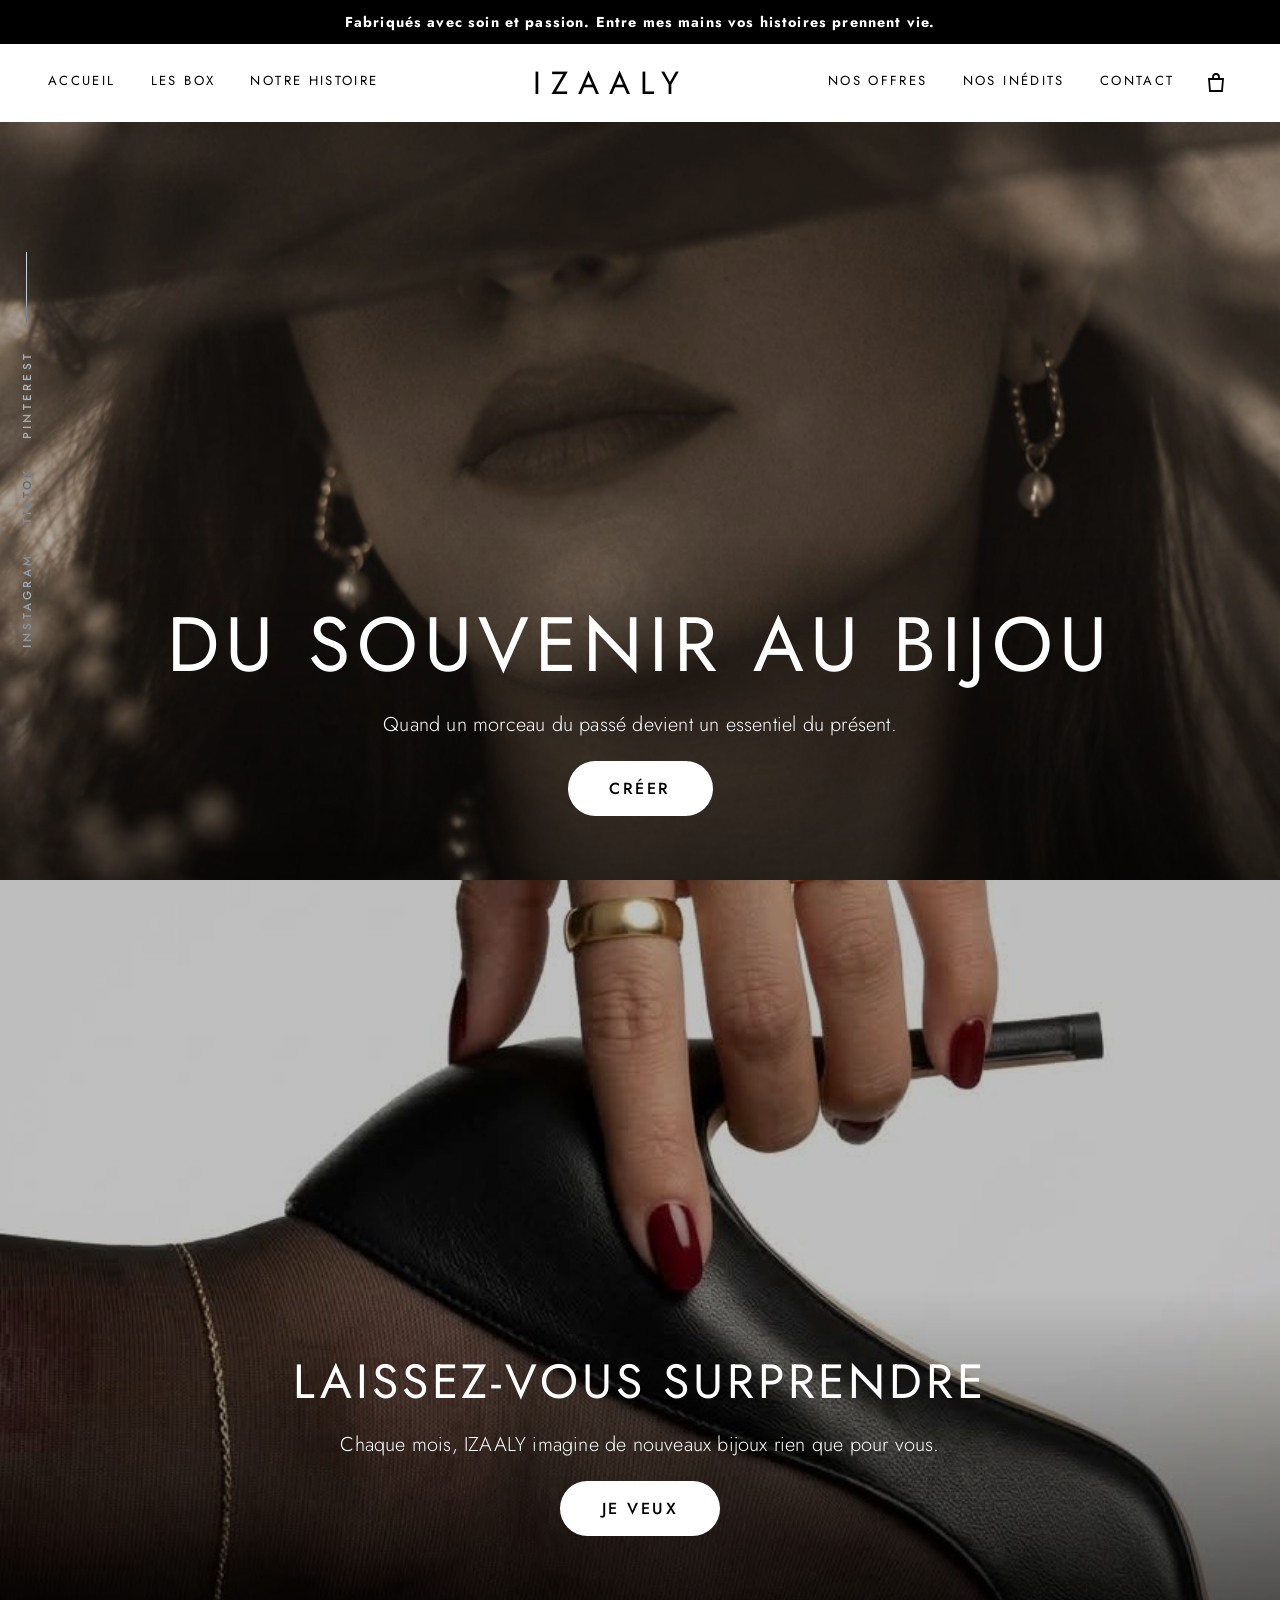
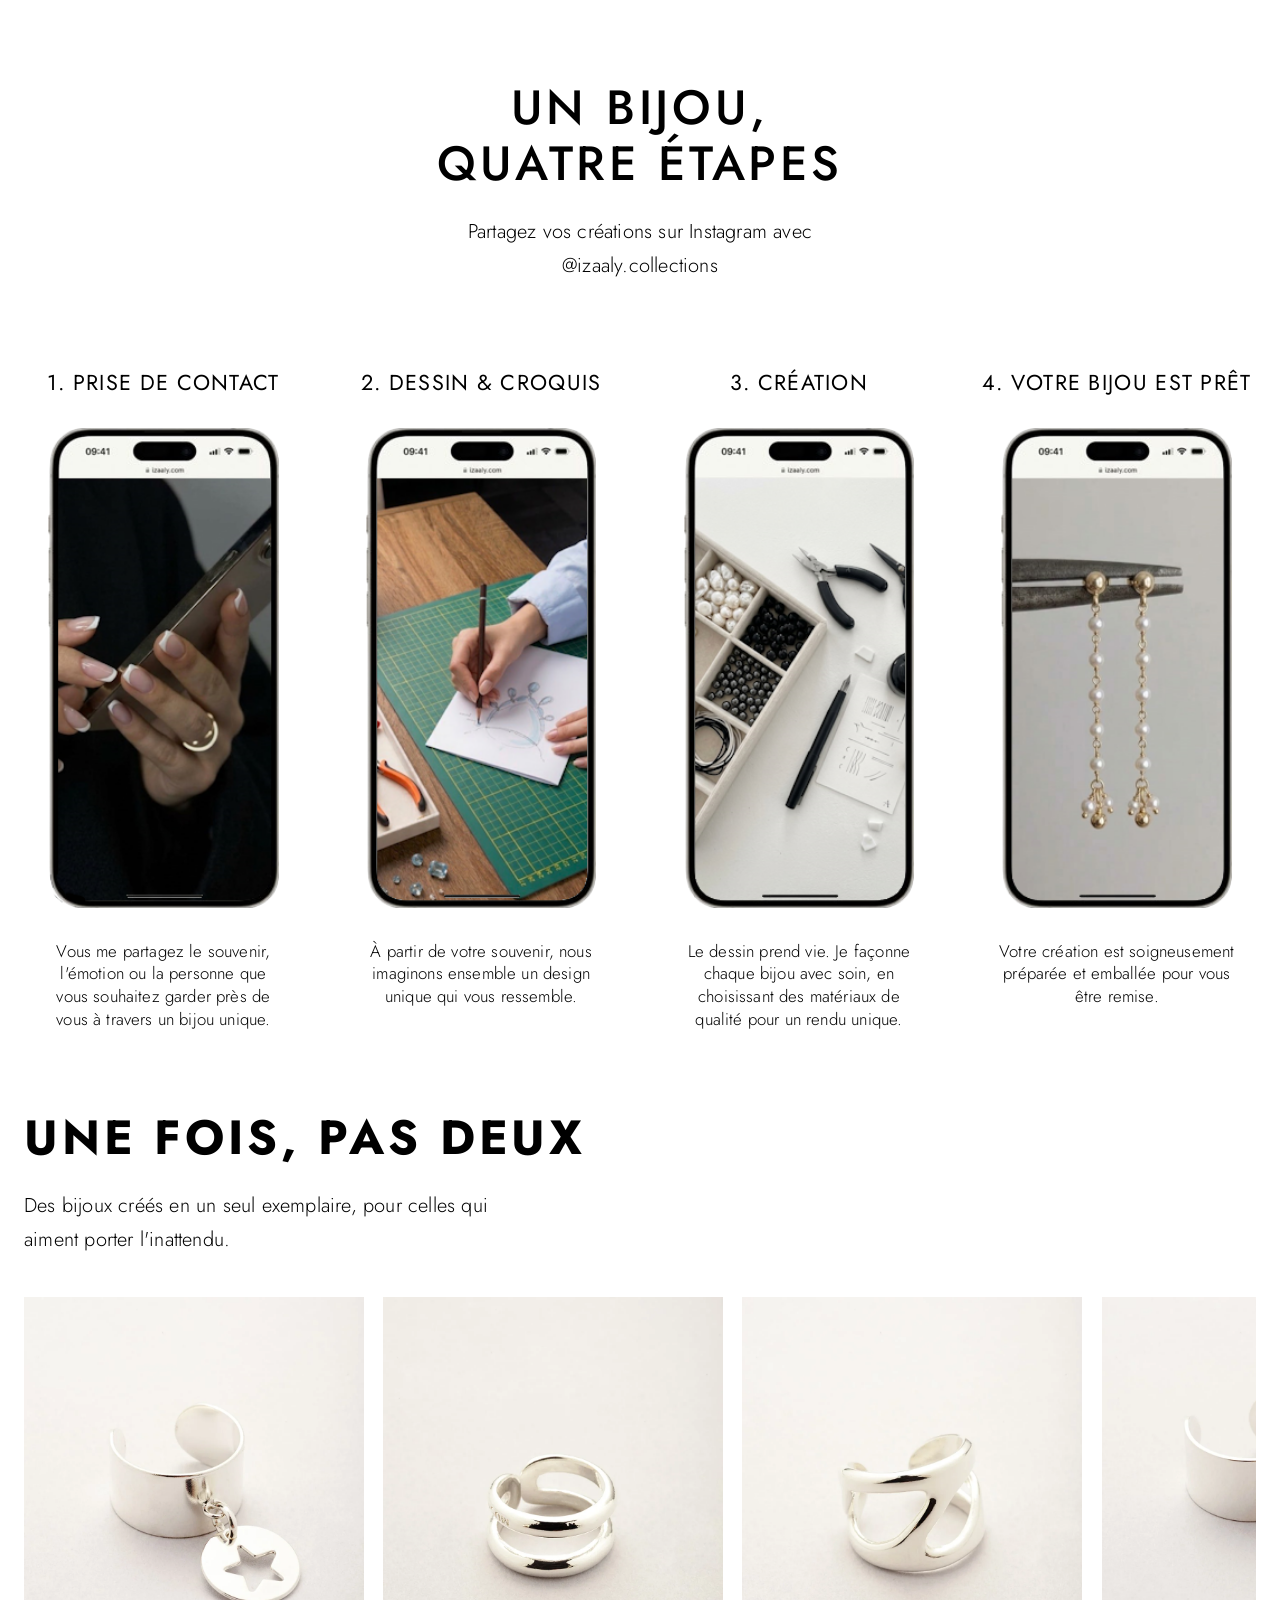
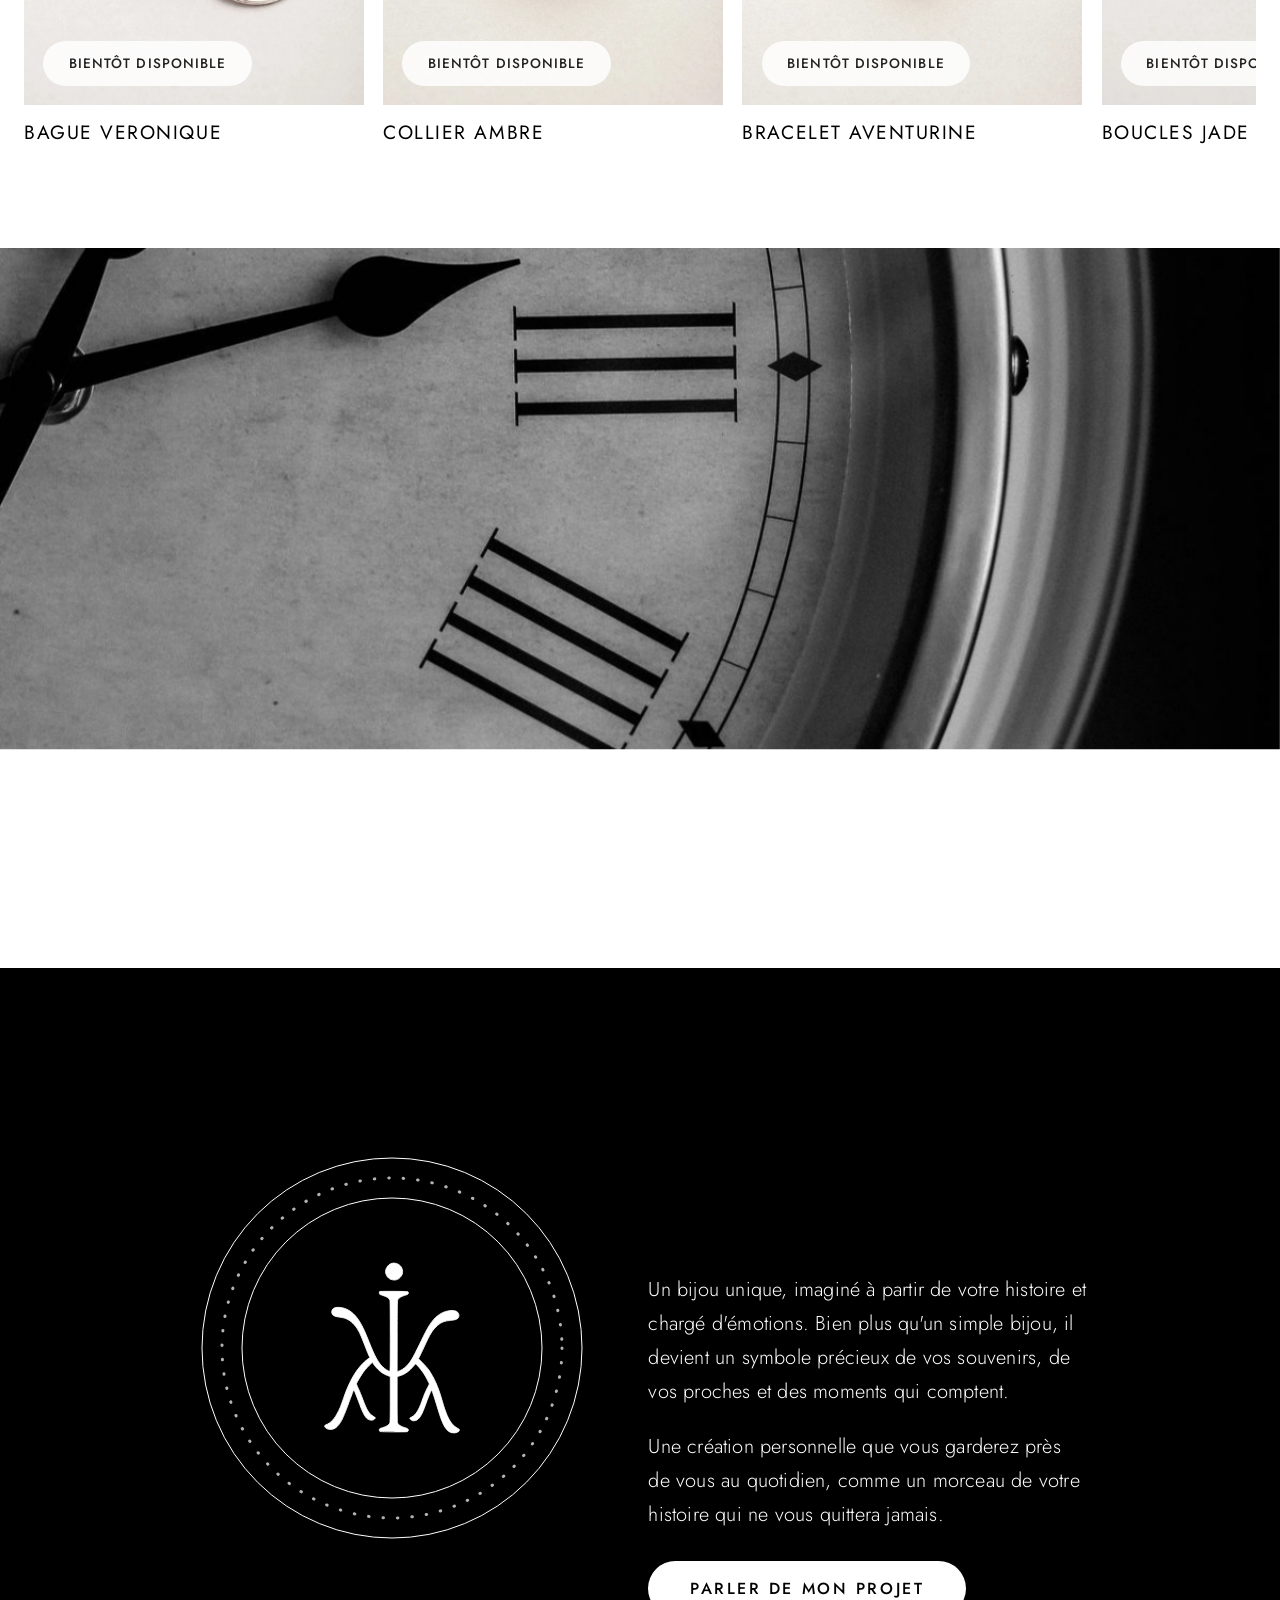
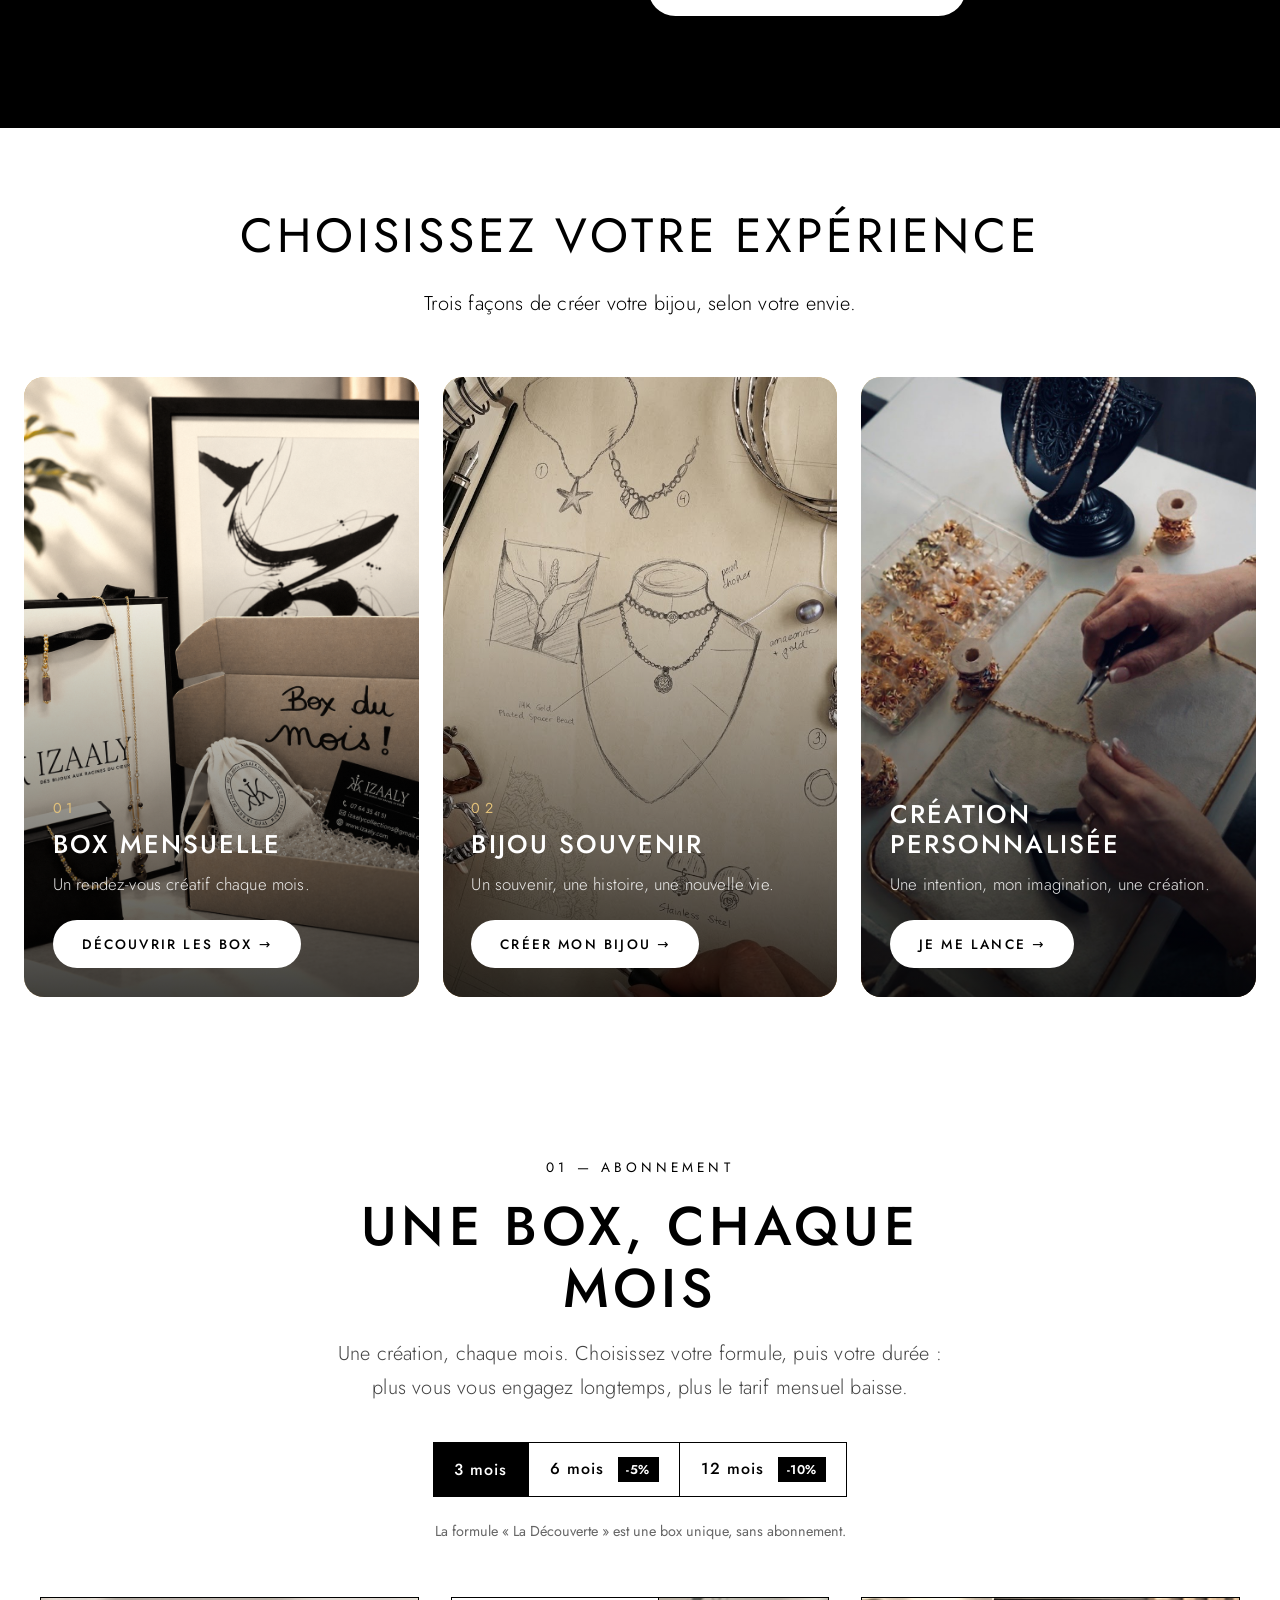
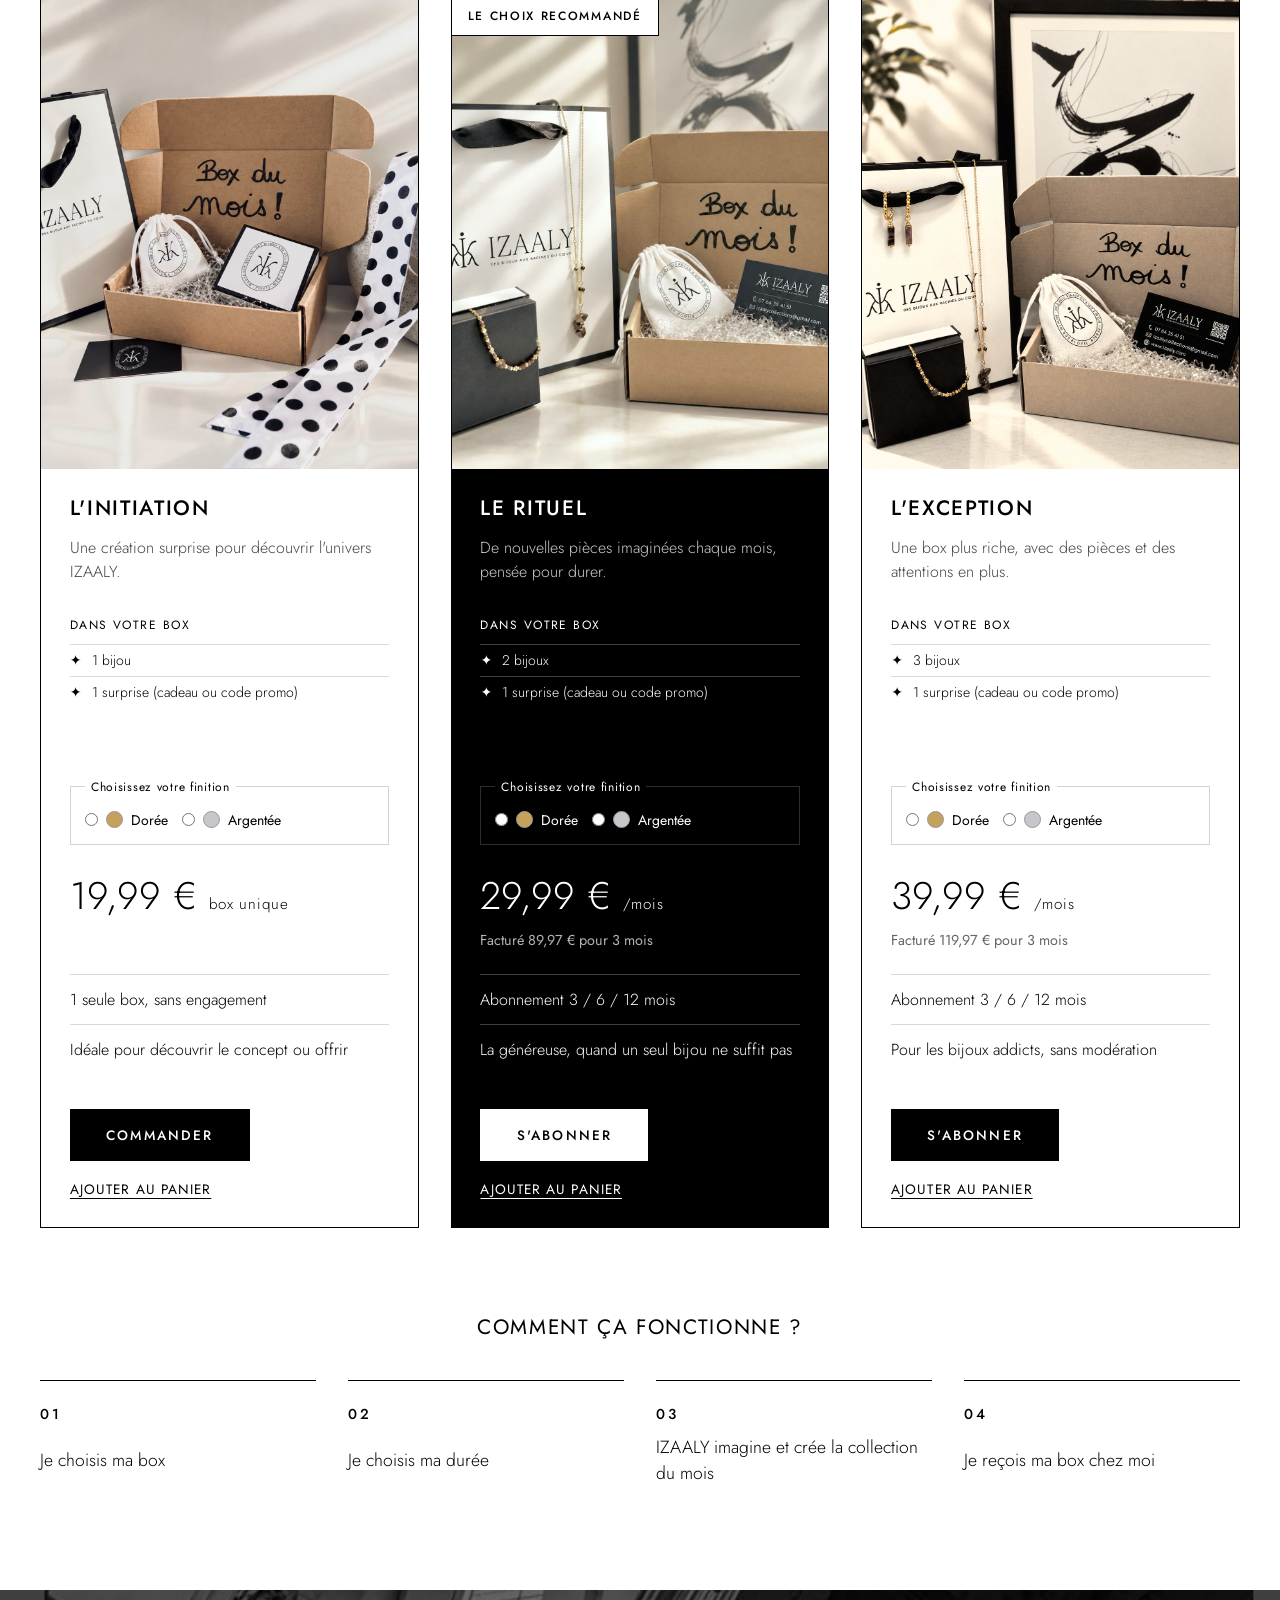
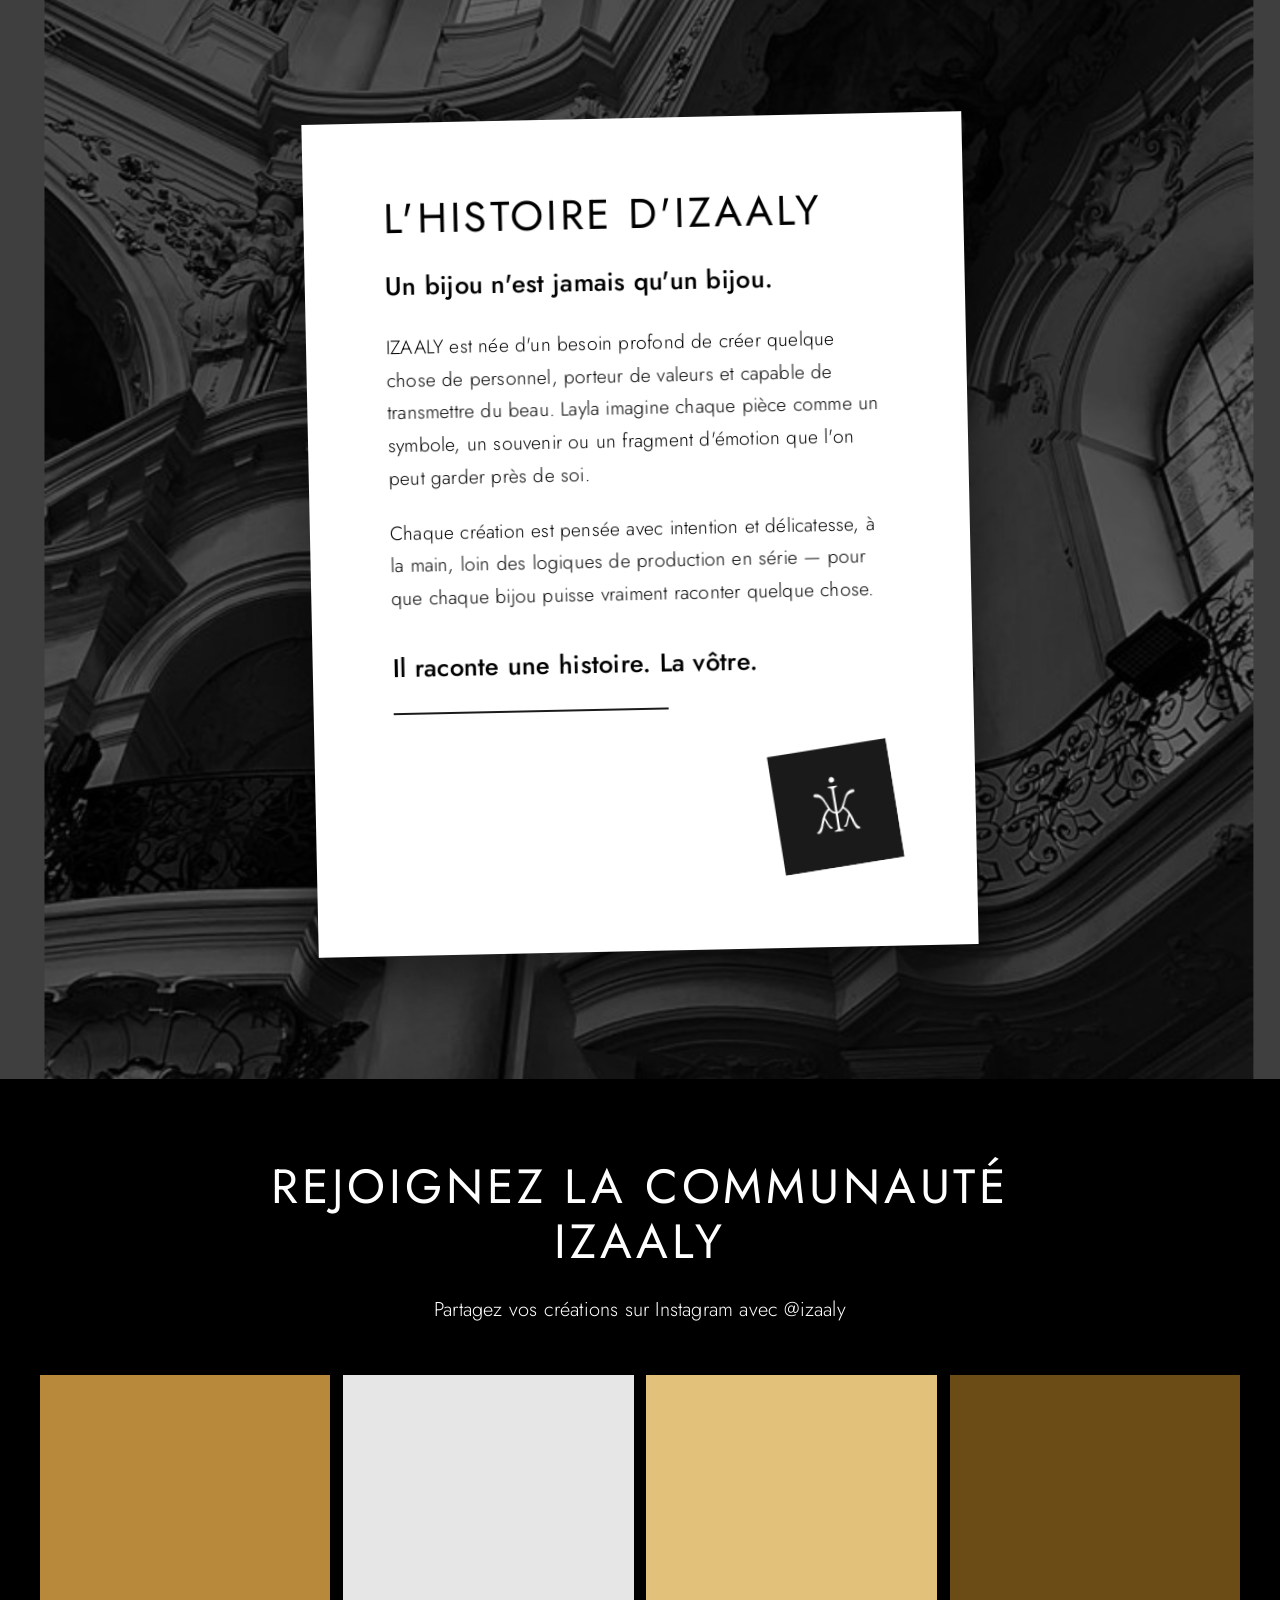
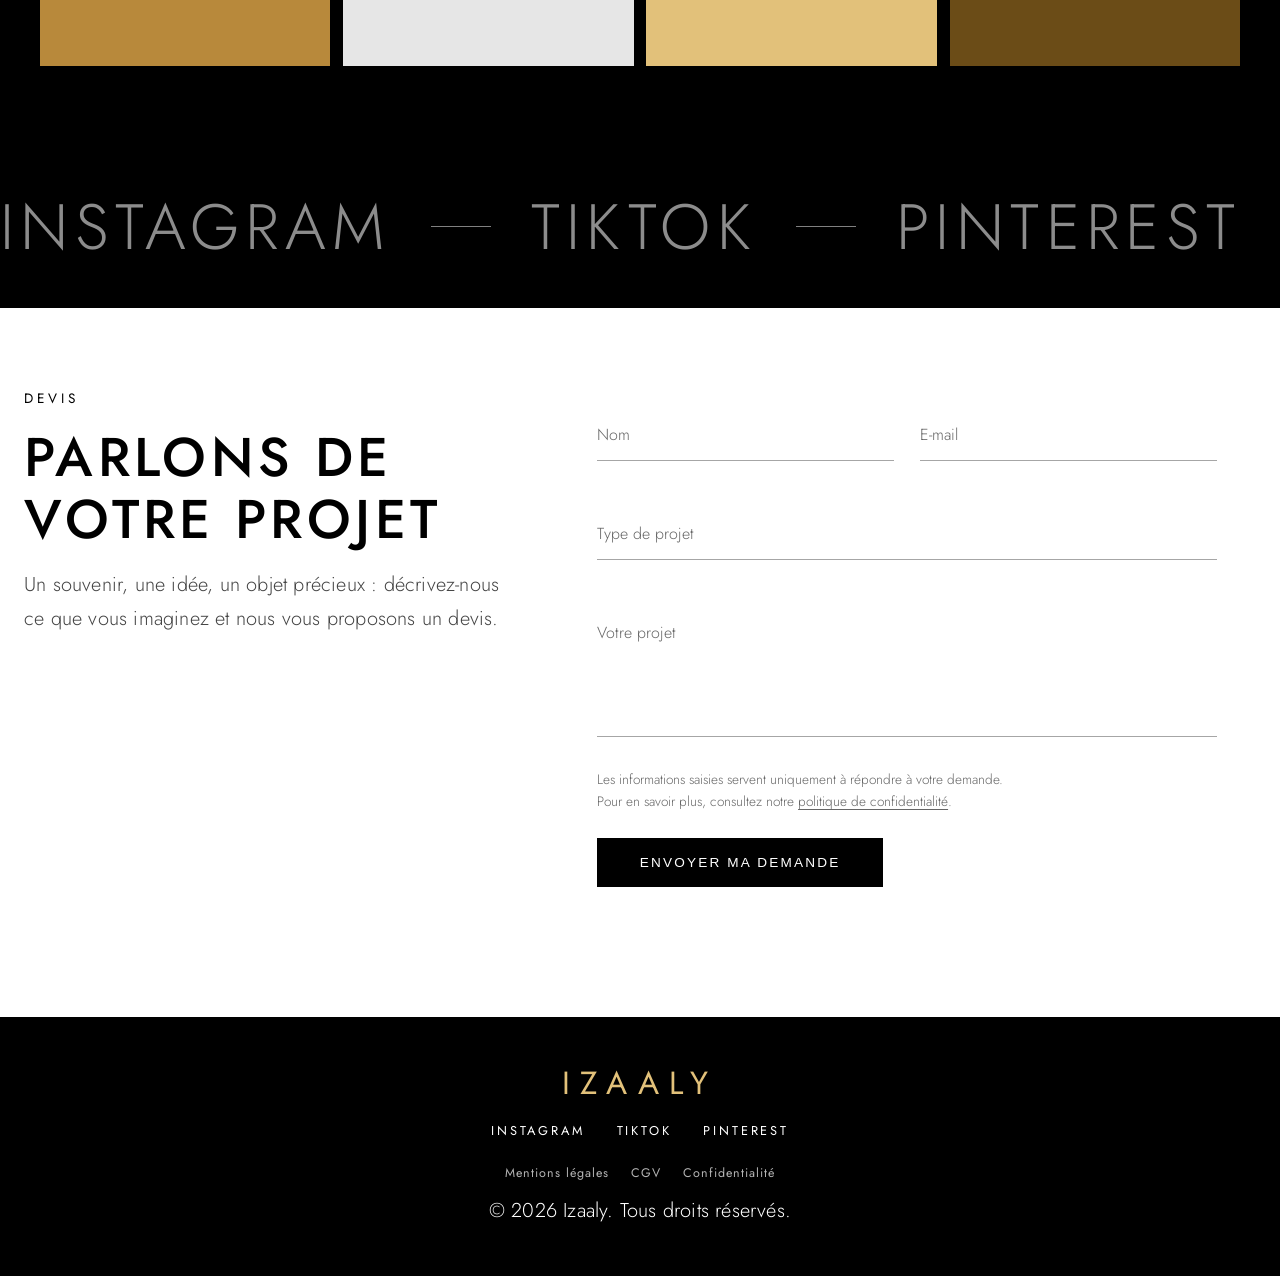
==== index.html @ 2859c308 "Add files via upload" ====
<!DOCTYPE html>
<html lang="fr">

<head>
  <meta charset="UTF-8">
  <meta name="viewport" content="width=device-width, initial-scale=1">
  <title>Izaaly — Bijoux personnalisés et créations sur mesure</title>
  <meta name="description"
    content="Izaaly crée des bijoux personnalisés et sur mesure, façonnés à la main à partir de votre histoire. Composez votre bijou ou découvrez la box mensuelle.">
  <link rel="canonical" href="https://izaaly.com/">
  <meta name="theme-color" content="#000000">

  <!-- Favicon -->
  <link rel="icon" href="./assets/img/favicon.ico" sizes="48x48">
  <link rel="icon" href="./assets/img/logo.svg" type="image/svg+xml">
  <link rel="apple-touch-icon" href="./assets/img/apple-touch-icon.png">

  <!-- Open Graph (Facebook, Instagram, WhatsApp, LinkedIn…) -->
  <meta property="og:type" content="website">
  <meta property="og:site_name" content="Izaaly">
  <meta property="og:locale" content="fr_FR">
  <meta property="og:title" content="Izaaly — Bijoux personnalisés et créations sur mesure">
  <meta property="og:description"
    content="Des bijoux imaginés à partir de votre histoire, façonnés à la main. Composez le vôtre ou découvrez la box mensuelle.">
  <meta property="og:url" content="https://izaaly.com/">
  <meta property="og:image" content="https://izaaly.com/assets/img/og-image.PNG">
  <meta property="og:image:width" content="1200">
  <meta property="og:image:height" content="630">
  <meta property="og:image:alt" content="Bijou Izaaly porté par une cliente">

  <!-- Carte Twitter / X -->
  <meta name="twitter:card" content="summary_large_image">
  <meta name="twitter:title" content="Izaaly — Bijoux personnalisés et créations sur mesure">
  <meta name="twitter:description" content="Des bijoux imaginés à partir de votre histoire, façonnés à la main.">
  <meta name="twitter:image" content="https://izaaly.com/assets/img/og-image.PNG">

  <!-- Données structurées -->
  <script type="application/ld+json">
{
  "@context": "https://schema.org",
  "@graph": [
    {
      "@type": "Organization",
      "@id": "https://izaaly.com/#organisation",
      "name": "Izaaly",
      "url": "https://izaaly.com/",
      "logo": "https://izaaly.com/assets/img/logo.svg",
      "description": "Bijoux personnalisés et créations sur mesure, façonnés à la main.",
      "sameAs": [
        "https://www.instagram.com/izaaly.collections/",
        "https://www.tiktok.com/@izaaly.collections",
        "https://pinterest.com/izaaly"
      ]
    },
    {
      "@type": "WebSite",
      "name": "Izaaly",
      "url": "https://izaaly.com/",
      "inLanguage": "fr-FR",
      "publisher": { "@id": "https://izaaly.com/#organisation" }
    }
  ]
}
</script>
  <link rel="preconnect" href="https://fonts.googleapis.com">
  <link rel="preconnect" href="https://fonts.gstatic.com" crossorigin>
  <link
    href="https://fonts.googleapis.com/css2?family=Jost:ital,wght@0,300;0,400;0,500;0,600;0,700;1,300;1,400&display=swap"
    rel="stylesheet">
  <link rel="stylesheet" href="./assets/css/style.css">
  <link rel="stylesheet" href="./assets/css/surmesure.css">
  <link rel="stylesheet" href="./assets/css/shop.css">
</head>

<body>

  <aside class="social-rail" aria-label="Réseaux sociaux">
    <a href="https://www.instagram.com/izaaly.collections/" data-social="instagram" target="_blank"
      rel="noopener">Instagram</a>
    <a href="https://www.tiktok.com/@izaaly.collections" data-social="tiktok" target="_blank" rel="noopener">TikTok</a>
    <a href="https://pinterest.com/izaaly" data-social="pinterest" target="_blank" rel="noopener">Pinterest</a>
  </aside>

  <div class="topbar" aria-live="polite">
    <span class="msg active" data-edit="topbar.1">Bijoux en acier inoxydable façonnés à la demande</span>
    <span class="msg" data-edit="topbar.2">Fabriqués avec soin et passion. Entre mes mains vos histoires prennent
      vie.</span>
    <span class="msg" data-edit="topbar.3">Livrés dans un écrin IZAALY</span>
  </div>

  <header class="header" id="header">
    <button class="burger" aria-label="Ouvrir le menu" aria-expanded="false"
      aria-controls="menu"><span></span><span></span><span></span></button>

    <nav class="nav-left" aria-label="Navigation principale">
      <a href="#hero">Accueil</a>
      <a href="#box">Les box</a>
      <a href="#histoire">Notre histoire</a>
    </nav>

    <a href="#" class="logo">IZAALY</a>

    <nav class="nav-right" aria-label="Navigation secondaire">
      <a href="#offres">Nos offres</a>
      <a href="#inedits">Nos inédits</a>
      <a href="#contact">Contact</a>
    </nav>
  </header>

  <nav class="menu" id="menu" aria-hidden="true">
    <ul>
      <li><a href="#hero">Accueil</a></li>
      <li><a href="#offres">Nos offres</a></li>
      <li><a href="#box">Les box</a></li>
      <li><a href="#inedits">Nos inédits</a></li>
      <li><a href="#histoire">Notre histoire</a></li>
      <li><a href="#contact">Contact</a></li>
    </ul>
    <div class="menu-social">
      <a href="https://www.instagram.com/izaaly.collections/" data-social="instagram" target="_blank"
        rel="noopener">Instagram</a>
      <a href="https://www.tiktok.com/@izaaly.collections" data-social="tiktok" target="_blank"
        rel="noopener">TikTok</a>
      <a href="https://pinterest.com/izaaly" data-social="pinterest" target="_blank" rel="noopener">Pinterest</a>
    </div>
  </nav>

  <main>
    <!-- HERO -->
    <section class="hero tile" id="hero">
      <div class="ph ph-hero" data-parallax data-bg="hero.image" data-overlay="0.25"></div>
      <div class="tile-text center light">
        <h1 data-edit="hero.titre">du souvenir au bijou</h1>
        <p class="serif" data-edit="hero.texte">Quand un morceau du passé devient un essentiel du présent.</p>
        <a href="#offres" class="btn" data-edit="hero.bouton">Créer</a>
      </div>
    </section>

    <!-- OFFRIR -->
    <section class="tile tile-gift">
      <div class="ph ph-gift" data-bg="gift.image" data-overlay="0.25"></div>
      <div class="tile-text center light">
        <h2 data-edit="gift.titre">LAISSEZ-VOUS SURPRENDRE</h2>
        <p class="serif" data-edit="gift.texte">Chaque mois, IZAALY imagine de nouveaux bijoux rien que pour vous.</p>
        <a href="#box" class="btn" data-edit="gift.bouton">je veux</a>
      </div>
    </section>

    <!-- CONCEPT -->
    <section class="section concept">
      <h2 class="center reveal" data-edit="concept.titre">Un bijou, <br> quatre étapes</h2>
      <p class="serif center reveal" data-edit="concept.texte">Partagez vos créations sur Instagram avec
        @izaaly.collections</p>
      <div class="steps" id="steps">
        <article class="step">
          <h3 data-edit="etape1.titre">1. Prise de contact</h3><img class="step-img" src="./assets/img/3.png"
            alt="Choisissez un modèle" data-img="etape1.image">
          <p class="serif" data-edit="etape1.texte">Vous me partagez le souvenir, l'émotion ou la personne que vous
            souhaitez garder près de vous
            à travers un bijou unique.</p>
        </article>
        <article class="step">
          <h3 data-edit="etape2.titre">2. Dessin & croquis</h3><img class="step-img" src="./assets/img/4.png"
            alt="Personnalisez votre bijou" data-img="etape2.image">
          <p class="serif" data-edit="etape2.texte">À partir de votre souvenir, nous imaginons ensemble un design unique
            qui vous ressemble.</p>
        </article>
        <article class="step">
          <h3 data-edit="etape3.titre">3. Création</h3><img class="step-img" src="./assets/img/5.png"
            alt="Validez votre création" data-img="etape3.image">
          <p class="serif" data-edit="etape3.texte">Le dessin prend vie. Je façonne chaque bijou avec soin, en
            choisissant des matériaux de
            qualité pour un rendu unique.</p>
        </article>
        <article class="step">
          <h3 data-edit="etape4.titre">4. Votre bijou est prêt</h3><img class="step-img" src="./assets/img/6.png"
            alt="Recevez votre bijou" data-img="etape4.image">
          <p class="serif" data-edit="etape4.texte">Votre création est soigneusement préparée et emballée pour vous être
            remise.</p>
        </article>
      </div>
    </section>

    <!-- MODELES -->
    <section class="section models" id="inedits">
      <h2 class="reveal" data-edit="modeles.titre">une fois, pas deux</h2>
      <p class="serif reveal" data-edit="modeles.texte">Des bijoux créés en un seul exemplaire, pour celles qui aiment
        porter l'inattendu.</p>
      <div class="rail" id="rail">
        <article class="model">
          <div class="ph ph-m1" data-bg="modele1.image"><a href="#" class="btn small">Ajouter au panier</a></div>
          <h3 data-edit="modele1.nom">Bague veronique</h3>
        </article>
        <article class="model">
          <div class="ph ph-m2" data-bg="modele2.image"><a href="#" class="btn small">Ajouter au panier</a></div>
          <h3 data-edit="modele2.nom">collier ambre</h3>
        </article>
        <article class="model">
          <div class="ph ph-m3" data-bg="modele3.image"><a href="#" class="btn small">Ajouter au panier</a></div>
          <h3 data-edit="modele3.nom">bracelet aventurine</h3>
        </article>
        <article class="model">
          <div class="ph ph-m4" data-bg="modele4.image"><a href="#" class="btn small">Ajouter au panier</a></div>
          <h3 data-edit="modele4.nom">boucles jade</h3>
        </article>
      </div>
    </section>

    <!-- ENGAGEMENT -->
    <section class="tile tile-right">
      <div class="ph ph-craft" data-parallax data-bg="engagement.image"></div>
      <div class="tile-text right light">
        <h2 data-edit="engagement.titre1">Immortalisez l'instant</h2>
        <p class="serif" data-edit="engagement.texte1">Ce qui compte mérite de durer.</p>
        <h2 data-edit="engagement.titre2">Un souvenir, un bijou</h2>
        <p class="serif" data-edit="engagement.texte2">Pour le garder près de vous.</p>
      </div>
    </section>

    <!-- SUR MESURE : remplace le bloc <div class="bespoke-art reveal"> existant -->
    <style>
      :root {
        --white: #fff;
        --black: #000
      }

      .container_bespoke {
        background: #000;
        color: #fff;
      }

      .container_bespoke h2,
      .container_bespoke h3,
      .container_bespoke p,
      .container_bespoke .eyebrow,
      .container_bespoke .serif {
        color: #fff;
      }

      .container_bespoke .bespoke-line {
        background: #fff;
      }

      .container_bespoke .btn {
        background: #fff;
        color: #000;
      }

      .container_bespoke .btn:hover {
        background: var(--gold);
        color: #fff;
      }

      .dark {
        background: #000;
        color: #fff
      }

      .section {
        padding: 5rem 1.5rem;
        display: grid;
        gap: 1.5rem
      }

      .reveal {
        opacity: 0;
        transform: translateY(24px);
        transition: opacity .9s, transform .9s
      }

      .reveal.in {
        opacity: 1;
        transform: none
      }

      .bespoke {
        align-items: center;
        gap: 3.5rem;
        overflow: hidden
      }

      .bespoke-art {
        width: 100%;
        max-width: 460px;
        margin: 0 auto
      }

      .bespoke-art svg {
        display: block;
        width: 100%;
        height: auto
      }

      .bespoke-art circle,
      .bespoke-art path {
        fill: none;
        stroke: var(--white);
        stroke-width: 1;
        stroke-dasharray: 1;
        stroke-dashoffset: 1
      }

      .bespoke-art.in circle,
      .bespoke-art.in path {
        animation: draw 2.6s cubic-bezier(.4, 0, .2, 1) forwards
      }

      .bespoke-art.in circle:nth-child(2) {
        animation-delay: .3s
      }

      .bespoke-art.in circle:nth-child(3) {
        animation-delay: .6s
      }

      .bespoke-art.in path {
        animation-delay: .9s
      }

      .bespoke-art circle.dots {
        stroke-width: 3;
        stroke-linecap: round;
        stroke-dasharray: .5 14;
        stroke-dashoffset: 0;
        opacity: .7;
        transform-box: fill-box;
        transform-origin: center;
        animation: spin 80s linear infinite
      }

      .bespoke-art.in circle.dots {
        animation: spin 80s linear infinite
      }

      @keyframes draw {
        to {
          stroke-dashoffset: 0
        }
      }

      @keyframes spin {
        to {
          transform: rotate(360deg)
        }
      }

      /* Logo Izaaly : tracé au trait, puis remplissage */
      .bespoke-art path.logo-mark {
        fill: var(--white);
        fill-opacity: 0;
        stroke: var(--white);
        stroke-width: 25;
        stroke-dasharray: 1;
        stroke-dashoffset: 1;
      }

      .bespoke-art.in path.logo-mark {
        animation:
          draw 3.2s 0.6s cubic-bezier(0.4, 0, 0.2, 1) forwards,
          fillin 1.4s 2.6s ease forwards;
      }

      @keyframes fillin {
        to {
          fill-opacity: 1;
        }
      }

      @media (prefers-reduced-motion: reduce) {
        .bespoke-art path.logo-mark {
          stroke-dashoffset: 0;
          fill-opacity: 1;
        }
      }
    </style>
    <!-- SUR MESURE -->
    <div class="container_bespoke">
      <section class="bespoke">

        <div class="bespoke-art reveal" aria-hidden="true">
          <svg viewBox="0 0 400 400">
            <circle cx="200" cy="200" r="190" pathLength="1" />
            <circle cx="200" cy="200" r="150" pathLength="1" />
            <g transform="translate(200 200) scale(0.0342 -0.0342) translate(-5340 -5632)">
              <path class="logo-mark" pathLength="1"
                d="M5517 8084 c106 -51 157 -175 121 -296 -15 -51 -77 -121 -131 -147 -94 -45 -229 -16 -295 65 -32 38 -62 116 -62 159 0 45 31 123 66 163 77 90 185 110 301 56z m296 -815 c5 -9 7 -28 3 -42 -5 -22 -18 -29 -104 -56 -108 -33 -172 -73 -199 -123 -17 -31 -18 -96 -21 -1071 l-2 -1038 22 6 c80 22 174 81 248 155 134 134 181 216 495 865 173 360 306 541 475 650 167 108 391 145 501 83 70 -39 89 -146 36 -196 -38 -36 -96 -53 -211 -62 -173 -14 -284 -56 -386 -147 -144 -127 -221 -252 -400 -648 -45 -99 -99 -213 -120 -253 l-38 -73 117 -117 c65 -64 145 -155 178 -202 155 -216 290 -519 388 -870 147 -525 263 -739 456 -841 50 -27 63 -38 61 -54 -9 -52 -72 -85 -162 -85 -105 0 -185 50 -255 160 -75 118 -125 247 -231 600 -99 328 -155 491 -167 487 -15 -5 -82 -162 -160 -377 -88 -239 -122 -319 -167 -388 -45 -71 -89 -107 -152 -123 -39 -11 -52 -10 -90 4 -38 15 -68 47 -68 71 0 2 25 16 55 30 116 57 204 193 299 461 70 196 113 300 167 402 27 50 49 97 49 104 0 20 -99 210 -154 294 -53 82 -186 245 -227 279 -22 19 -23 19 -46 -10 -158 -191 -286 -284 -452 -330 l-61 -17 0 -651 c0 -445 4 -664 11 -691 20 -72 89 -117 242 -160 61 -18 83 -41 73 -80 -3 -12 -16 -25 -28 -29 -41 -11 -778 -7 -799 4 -20 11 -26 54 -11 78 5 7 41 21 81 32 128 36 197 81 220 143 7 19 11 246 11 691 l0 663 -82 31 c-46 17 -112 50 -148 74 -80 51 -192 163 -249 247 l-43 63 -31 -28 c-67 -60 -171 -172 -225 -244 -62 -81 -199 -311 -209 -348 -4 -17 13 -61 55 -150 34 -70 91 -210 128 -312 110 -308 192 -438 309 -496 62 -30 70 -51 29 -83 -62 -49 -161 -34 -231 35 -48 49 -114 173 -167 319 -82 222 -160 422 -181 465 l-23 45 -17 -40 c-9 -22 -66 -175 -127 -340 -172 -468 -229 -585 -333 -691 -67 -68 -125 -94 -209 -94 -115 1 -220 100 -138 131 150 57 261 173 368 389 58 116 83 177 155 389 200 582 420 931 738 1171 l34 26 -20 39 c-21 41 -38 85 -168 415 -43 107 -93 226 -112 265 -93 185 -211 320 -341 388 -83 43 -118 53 -257 73 -161 23 -215 60 -215 149 0 89 63 135 183 135 166 0 322 -67 455 -195 153 -146 262 -341 443 -795 176 -442 268 -613 403 -746 66 -65 176 -134 213 -134 11 0 13 175 13 1024 0 700 -3 1034 -11 1053 -24 65 -84 106 -209 143 -41 13 -81 27 -87 33 -14 10 -18 69 -6 80 4 4 191 6 416 5 362 -3 411 -5 420 -19z" />
            </g>
            <circle class="dots" cx="200" cy="200" r="170" />
          </svg>
        </div>

        <div class="bespoke-text">
          <p class="eyebrow reveal" data-edit="surmesure.eyebrow">Bijou souvenir</p>
          <h2 class="reveal" data-edit="surmesure.titre">Création d'un bijou souvenir</h2>
          <span class="bespoke-line reveal"></span>
          <p class="serif reveal" data-edit="surmesure.texte1">
            Un bijou unique, imaginé à partir de votre histoire et chargé d'émotions.
            Bien plus qu'un simple bijou, il devient un symbole précieux de vos souvenirs,
            de vos proches et des moments qui comptent.
          </p>
          <p class="serif reveal" data-edit="surmesure.texte2">
            Une création personnelle que vous garderez près de vous au quotidien,
            comme un morceau de votre histoire qui ne vous quittera jamais.
          </p>
          <a href="#contactForm" class="btn reveal" data-edit="surmesure.bouton">Parler de mon
            projet</a>
        </div>

      </section>
    </div>

    <!-- OFFRES -->
    <section class="section offers" id="offres">
      <h2 class="center reveal" data-edit="offres.titre">Choisissez votre expérience</h2>
      <p class="serif center reveal" data-edit="offres.texte">Trois façons de créer votre bijou, selon votre envie.</p>

      <div class="offers-grid">

        <a href="#box" class="offer-card reveal">
          <img src="./assets/img/fond1.png" alt="Box mensuelle Izaaly" data-img="offre1.image">
          <div class="offer-body">
            <span class="offer-tag" data-edit="offre1.tag">Idéal pour se faire plaisir</span>
            <span class="offer-num">01</span>
            <h3 data-edit="offre1.titre">Box mensuelle</h3>
            <p class="serif" data-edit="offre1.texte">Un rendez-vous créatif chaque mois.</p>
            <span class="btn" data-edit="offre1.bouton">Découvrir les box →</span>
          </div>
        </a>

        <a href="#surmesure" data-open="surmesure" class="offer-card reveal" style="transition-delay:.15s">
          <img src="./assets/img/sur-mesure.jfif" alt="Bijou souvenir Izaaly" data-img="offre2.image">
          <div class="offer-body">
            <span class="offer-tag" data-edit="offre2.tag">Idéal pour un souvenir</span>
            <span class="offer-num">02</span>
            <h3 data-edit="offre2.titre">Bijou souvenir</h3>
            <p class="serif" data-edit="offre2.texte">Un souvenir, une histoire, une nouvelle vie.</p>
            <span class="btn" data-edit="offre2.bouton">Créer mon bijou →</span>
          </div>
        </a>

        <a href="#carteblanche" data-open="carteblanche" class="offer-card reveal" style="transition-delay:.3s">
          <img src="./assets/img/creation-personnalisee.jpg" alt="Création personnalisée Izaaly"
            data-img="offre3.image">
          <div class="offer-body">
            <span class="offer-tag" data-edit="offre3.tag">Idéal pour se faire surprendre</span>
            <h3 data-edit="offre3.titre">Création personnalisée</h3>
            <p class="serif" data-edit="offre3.texte">Une intention, mon imagination, une création.</p>
            <span class="btn" data-edit="offre3.bouton">Je me lance →</span>
          </div>
        </a>

      </div>
    </section>

    <!-- BOX / ABONNEMENT -->
    <section class="section boxes" id="box">
      <div class="boxes-head">
        <span class="eyebrow reveal" data-edit="box.eyebrow">01 — Abonnement</span>
        <h2 class="reveal" data-edit="box.titre">Une box, chaque mois</h2>
        <p class="serif reveal" data-edit="box.texte">Une création, chaque mois. Choisissez votre formule, puis votre
          durée : plus vous vous
          engagez longtemps, plus le tarif mensuel baisse.</p>
      </div>

      <div class="duration reveal" role="group" aria-label="Durée de l'abonnement">
        <button type="button" data-m="3" data-d="0" aria-pressed="true">3 mois</button>
        <button type="button" data-m="6" data-d="0.05" aria-pressed="false">6 mois <span
            class="promo">-5%</span></button>
        <button type="button" data-m="12" data-d="0.10" aria-pressed="false">12 mois <span
            class="promo">-10%</span></button>
      </div>
      <p class="box-note reveal" data-edit="box.note">La formule « La Découverte » est une box unique, sans abonnement.
      </p>

      <div class="box-grid">

        <article class="box-card reveal">
          <div class="box-photo"><img src="./assets/img/box-decouverte.jpg" alt="Box La Découverte"
              data-img="box1.image" onerror="this.remove()">
          </div>
          <div class="box-body">
            <h3 data-edit="box1.nom">l'initiation</h3>
            <p class="box-desc" data-edit="box1.desc">Une création surprise pour découvrir l'univers IZAALY.</p>


            <div class="box-includes">
              <p class="box-includes-title">Dans votre box</p>
              <ul class="box-includes-list">
                <li>1 bijou</li>
                <li>1 surprise (cadeau ou code promo)</li>
              </ul>
            </div>

            <fieldset class="box-finish">
              <legend>Choisissez votre finition</legend>
              <label class="finish-option">
                <input type="radio" name="finition-box1" value="doree" required>
                <span class="finish-dot finish-gold"></span> Dorée
              </label>
              <label class="finish-option">
                <input type="radio" name="finition-box1" value="argentee" required>
                <span class="finish-dot finish-silver"></span> Argentée
              </label>
            </fieldset>

            <p class="price"><span data-price1>19,99</span> € <small data-edit="box1.unite">box unique</small></p>
            <p class="billed">&nbsp;</p>
            <ul>
              <li data-edit="box1.li1">1 seule box, sans engagement</li>
              <li data-edit="box1.li2">Idéale pour découvrir le concept ou offrir</li>
            </ul>
            <a href="#box" class="btn" data-box="1" data-edit="box1.bouton">Commander</a>
          </div>
        </article>

        <article class="box-card featured reveal" data-base="29.99" style="transition-delay:.15s">
          <span class="badge" data-edit="box2.badge">Le choix recommandé</span>
          <div class="box-photo"><img src="./assets/img/box-essentielle.jpg" alt="Box L'Essentiel" data-img="box2.image"
              onerror="this.remove()"></div>
          <div class="box-body">
            <h3 data-edit="box2.nom">Le rituel</h3>
            <p class="box-desc" data-edit="box2.desc">De nouvelles pièces imaginées chaque mois, pensée pour durer.</p>


            <div class="box-includes">
              <p class="box-includes-title">Dans votre box</p>
              <ul class="box-includes-list">
                <li>2 bijoux</li>
                <li>1 surprise (cadeau ou code promo)</li>
              </ul>
            </div>

            <fieldset class="box-finish">
              <legend>Choisissez votre finition</legend>
              <label class="finish-option">
                <input type="radio" name="finition-box2" value="doree" required>
                <span class="finish-dot finish-gold"></span> Dorée
              </label>
              <label class="finish-option">
                <input type="radio" name="finition-box2" value="argentee" required>
                <span class="finish-dot finish-silver"></span> Argentée
              </label>
            </fieldset>


            <p class="price"><span data-price>29,99</span> € <small data-edit="box2.unite">/mois</small></p>
            <p class="billed" data-billed>Facturé 89,97 € pour 3 mois</p>
            <ul>
              <li data-edit="box2.li1">Abonnement 3 / 6 / 12 mois</li>
              <li data-edit="box2.li2">La généreuse, quand un seul bijou ne suffit pas</li>
            </ul>
            <a href="#box" class="btn" data-box="2" data-edit="box2.bouton">S'abonner</a>
          </div>
        </article>

        <article class="box-card reveal" data-base="39.99" style="transition-delay:.3s">
          <div class="box-photo"><img src="./assets/img/fond1.png" alt="Box L'Exception" data-img="box3.image"
              onerror="this.remove()"></div>
          <div class="box-body">
            <h3 data-edit="box3.nom">L'Exception</h3>
            <p class="box-desc" data-edit="box3.desc">Une box plus riche, avec des pièces et des attentions en plus.</p>



            <div class="box-includes">
              <p class="box-includes-title">Dans votre box</p>
              <ul class="box-includes-list">
                <li>3 bijoux</li>
                <li>1 surprise (cadeau ou code promo)</li>
              </ul>
            </div>

            <fieldset class="box-finish">
              <legend>Choisissez votre finition</legend>
              <label class="finish-option">
                <input type="radio" name="finition-box3" value="doree" required>
                <span class="finish-dot finish-gold"></span> Dorée
              </label>
              <label class="finish-option">
                <input type="radio" name="finition-box3" value="argentee" required>
                <span class="finish-dot finish-silver"></span> Argentée
              </label>
            </fieldset>


            <p class="price"><span data-price>39,99</span> € <small data-edit="box3.unite">/mois</small></p>
            <p class="billed" data-billed>Facturé 119,97 € pour 3 mois</p>
            <ul>
              <li data-edit="box3.li1">Abonnement 3 / 6 / 12 mois</li>
              <li data-edit="box3.li2">Pour les bijoux addicts, sans modération</li>
            </ul>
            <a href="#box" class="btn" data-box="3" data-edit="box3.bouton">S'abonner</a>
          </div>
        </article>
      </div>

      <div class="how">
        <h3 class="reveal" data-edit="how.titre">Comment ça fonctionne ?</h3>
        <ol class="how-steps">
          <li class="reveal"><span>01</span>
            <p data-edit="how.1">Je choisis ma box</p>
          </li>
          <li class="reveal" style="transition-delay:.15s"><span>02</span>
            <p data-edit="how.2">Je choisis ma durée</p>
          </li>
          <li class="reveal" style="transition-delay:.3s"><span>03</span>
            <p data-edit="how.3">IZAALY imagine et crée la collection du mois</p>
          </li>
          <li class="reveal" style="transition-delay:.45s"><span>04</span>
            <p data-edit="how.4">Je reçois ma box chez moi</p>
          </li>
        </ol>
      </div>
    </section>

    <!-- HISTOIRE -->
    <section class="story" id="histoire">
      <div class="sheet">
        <h2 data-write data-edit="histoire.titre">L'histoire d'IZAALY</h2>
        <p class="lead" data-write data-edit="histoire.accroche">Un bijou n'est jamais qu'un bijou.</p>
        <p data-write data-edit="histoire.p1">IZAALY est née d'un besoin profond de créer quelque chose de personnel,
          porteur de valeurs et
          capable de transmettre du beau. Layla imagine chaque pièce comme un symbole, un souvenir ou un fragment
          d'émotion que l'on peut garder près de soi.</p>
        <p data-write data-edit="histoire.p2">Chaque création est pensée avec intention et délicatesse, à la main, loin
          des logiques de
          production en série — pour que chaque bijou puisse vraiment raconter quelque chose.</p>
        <p class="closing" data-write data-edit="histoire.fin">Il raconte une histoire. La vôtre.</p>
        <span class="rule"></span>
        <img class="stamp" src="./assets/img/logo.svg" alt="" aria-hidden="true">
      </div>
    </section>

    <!-- AVIS CLIENTES -->
    <section class="section voices" id="avis">
      <div class="voices-head">
        <span class="eyebrow reveal" data-edit="avis.eyebrow">Elles portent IZAALY</span>
        <h2 class="reveal" data-edit="avis.titre">Votre bijou, votre histoire</h2>
        <p class="serif reveal" data-edit="avis.texte">4,9 sur 5, basé sur les avis de nos clientes.</p>
      </div>

      <div class="voices-track" id="voicesTrack"></div>

      <div class="voices-ctrl">
        <button type="button" class="vbtn" id="vPrev">Précédent</button>
        <div class="vbar"><span id="voicesBar"></span></div>
        <button type="button" class="vbtn" id="vNext">Suivant</button>
      </div>
    </section>


    <!-- COMMUNAUTE -->
    <section class="section community dark">
      <h2 class="center reveal" data-edit="communaute.titre">Rejoignez la communauté Izaaly</h2>
      <p class="serif center reveal" data-edit="communaute.texte">Partagez vos créations sur Instagram avec @izaaly</p>
      <div class="grid">
        <div class="ph ph-g1" data-bg="communaute.image1" style="background-size:cover;background-position:center">
        </div>
        <div class="ph ph-g2" data-bg="communaute.image2" style="background-size:cover;background-position:center">
        </div>
        <div class="ph ph-g3" data-bg="communaute.image3" style="background-size:cover;background-position:center">
        </div>
        <div class="ph ph-g4" data-bg="communaute.image4" style="background-size:cover;background-position:center">
        </div>
      </div>
    </section>

    <!-- BANDEAU RÉSEAUX -->
    <section class="marquee" aria-label="Suivez IZAALY">
      <div class="marquee-track">
        <div class="mq-group">
          <a href="https://www.instagram.com/izaaly.collections/" data-social="instagram" target="_blank"
            rel="noopener">Instagram</a><i class="sep"></i>
          <a href="https://www.tiktok.com/@izaaly.collections" data-social="tiktok" target="_blank"
            rel="noopener">TikTok</a><i class="sep"></i>
          <a href="https://pinterest.com/izaaly" data-social="pinterest" target="_blank" rel="noopener">Pinterest</a><i
            class="sep"></i>
          <span data-text="social.handle">@izaaly.collections</span>
        </div>
        <div class="mq-group" aria-hidden="true">
          <a href="https://www.instagram.com/izaaly.collections/" data-social="instagram" tabindex="-1">Instagram</a><i
            class="sep"></i>
          <a href="https://www.tiktok.com/@izaaly.collections" data-social="tiktok" tabindex="-1">TikTok</a><i
            class="sep"></i>
          <a href="https://pinterest.com/izaaly" data-social="pinterest" tabindex="-1">Pinterest</a><i class="sep"></i>
          <span data-text="social.handle">@izaaly</span><i class="sep"></i>
        </div>
      </div>
    </section>

    <!-- CONTACT / DEVIS -->
    <section class="section contact" id="contact">
      <div class="contact-intro">
        <span class="eyebrow reveal" data-edit="contact.eyebrow">Devis</span>
        <h2 class="reveal" data-edit="contact.titre">Parlons de votre projet</h2>
        <p class="serif reveal" data-edit="contact.texte">Un souvenir, une idée, un objet précieux : décrivez-nous ce
          que vous imaginez et nous
          vous proposons un devis.</p>
      </div>

      <form class="contact-form" id="contactForm" action="https://formspree.io/f/mwlvlbzv" method="POST">
        <div class="row">
          <div class="field reveal">
            <input type="text" id="c-nom" name="nom" placeholder=" " required autocomplete="name">
            <label for="c-nom" data-text="form.nom">Nom</label>
          </div>
          <div class="field reveal">
            <input type="email" id="c-mail" name="email" placeholder=" " required autocomplete="email">
            <label for="c-mail" data-text="form.email">E-mail</label>
          </div>
        </div>

        <div class="field reveal">
          <select data-options="form.types" id="c-type" name="projet" required>
            <option value="" disabled selected hidden></option>
            <option>Bijou souvenir</option>
            <option>Création personnalisée</option>
            <option>Box mensuelle</option>
            <option>Autre demande</option>
          </select>
          <label for="c-type" data-text="form.type">Type de projet</label>
        </div>

        <div class="field reveal">
          <textarea id="c-msg" name="message" placeholder=" " required rows="4"></textarea>
          <label for="c-msg" data-text="form.msg">Votre projet</label>
        </div>

        <input type="text" name="_gotcha" tabindex="-1" autocomplete="off" style="position:absolute;left:-9999px"
          aria-hidden="true">

        <p class="form-legal">
          Les informations saisies servent uniquement à répondre à votre demande.
          Pour en savoir plus, consultez notre
          <a href="./confidentialite.html">politique de confidentialité</a>.
        </p>

        <button type="submit" class="btn reveal" data-text="form.bouton">Envoyer ma demande</button>
        <p class="form-status" role="status" aria-live="polite"></p>
      </form>
    </section>

  </main>

  <footer class="footer">
    <span class="logo">IZAALY</span>
    <nav class="footer-social" aria-label="Réseaux sociaux">
      <a href="https://www.instagram.com/izaaly.collections/" data-social="instagram" target="_blank"
        rel="noopener">Instagram</a>
      <a href="https://www.tiktok.com/@izaaly.collections" data-social="tiktok" target="_blank"
        rel="noopener">TikTok</a>
      <a href="https://pinterest.com/izaaly" data-social="pinterest" target="_blank" rel="noopener">Pinterest</a>
    </nav>
    <nav class="footer-legal" aria-label="Informations légales">
      <a href="./mentions-legales.html">Mentions légales</a>
      <a href="./cgv.html">CGV</a>
      <a href="./confidentialite.html">Confidentialité</a>
    </nav>
    <p class="serif" data-edit="footer.copyright">© 2026 Izaaly. Tous droits réservés.</p>
  </footer>

  <script src="./assets/js/content.js"></script>
  <script src="./assets/js/script.js"></script>
  <script src="./assets/js/surmesure.js"></script>
  <script src="./assets/js/cartblanche.js"></script>
  <script src="./assets/js/shop.js"></script>

  <script>
    if (new URLSearchParams(location.search).has('admin')) {
      const s = document.createElement('script'); s.src = './assets/js/admin.js'; document.body.appendChild(s);
    }
  </script>
</body>

</html>
---- assets/css/style.css ----
:root {
  --gold: #b8893b;
  --gold-l: #e2c17a;
  --beige: #ffffff;
  --beige-d: #e6e6e6;
  --black: #000;
  --white: #fff;
  --sans: "Jost", system-ui, sans-serif;
  --serif: "Jost", system-ui, sans-serif;
}
* {
  box-sizing: border-box;
  margin: 0;
  padding: 0;
}
html {
  scroll-behavior: smooth;
}
body {
  background: var(--beige);
  color: var(--black);
  font-family: var(--sans);
  font-weight: 400;
  overflow-x: hidden;
}
a {
  color: inherit;
  text-decoration: none;
}
h1,
h2,
h3 {
  font-weight: 300;
  text-transform: none;
  line-height: 1.1;
  letter-spacing: 0;
}
h1 {
  font-size: clamp(2.8rem, 10vw, 6rem);
}
h2 {
  font-size: clamp(2.2rem, 7vw, 3.8rem);
}
h3 {
  font-size: 1.6rem;
  font-weight: 400;
}
.serif {
  font-family: var(--serif);
  font-size: clamp(1.25rem, 3.6vw, 1.7rem);
  line-height: 1.3;
}
.center {
  text-align: center;
}

/* Bandeau + header */
.topbar {
  position: relative;
  height: 44px;
  overflow: hidden;
  background: var(--black);
  color: #fff;
}
.topbar .msg {
  position: absolute;
  inset: 0;
  display: flex;
  align-items: center;
  justify-content: center;
  padding: 0 1rem;
  text-align: center;
  font-family: "Jost", system-ui, sans-serif;
  font-weight: 700;
  font-size: 0.9rem;
  letter-spacing: 0.08em;
  opacity: 0;
  transform: translateY(100%);
  transition:
    opacity 0.6s,
    transform 0.6s;
}
.topbar .msg.active {
  opacity: 1;
  transform: none;
}
.topbar .msg.leaving {
  opacity: 0;
  transform: translateY(-100%);
}
.header {
  position: sticky;
  top: 0;
  z-index: 50;
  display: flex;
  align-items: center;
  justify-content: space-between;
  padding: 1.1rem 1.4rem;
  background: var(--beige);
  transition:
    padding 0.3s,
    box-shadow 0.3s;
}
.header.small {
  padding: 0.55rem 1.4rem;
  box-shadow: 0 1px 0 var(--beige-d);
}
.logo {
  font-size: 2rem;
  font-weight: 400;
  letter-spacing: 0.3em;
  color: var(--black);
  transition: font-size 0.3s;
}
.header.small .logo {
  font-size: 1.4rem;
}
.burger {
  background: none;
  border: 0;
  cursor: pointer;
  display: grid;
  gap: 6px;
  width: 32px;
}
.burger span {
  height: 3px;
  background: var(--black);
  border-radius: 2px;
  transition: transform 0.3s;
}
.burger:hover span:nth-child(2) {
  transform: translateX(6px);
}
.cart {
  display: flex;
  gap: 0.4rem;
  align-items: center;
  font-size: 1.3rem;
}

/* Boutons */
.btn {
  display: inline-block;
  background: var(--white);
  color: var(--black);
  padding: 1rem 2.6rem;
  border-radius: 999px;
  font-weight: 500;
  letter-spacing: 0.14em;
  text-transform: uppercase;
  font-size: 1rem;
  border: 0;
  cursor: pointer;
  transition:
    background 0.3s,
    color 0.3s,
    transform 0.3s;
}
.btn:hover {
  background: var(--gold);
  color: var(--white);
  transform: translateY(-2px);
}
.btn.small {
  padding: 0.8rem 1.6rem;
  font-size: 0.85rem;
  letter-spacing: 0.08em;
}
:focus-visible {
  outline: 3px solid var(--gold);
  outline-offset: 3px;
}

/* Tuiles plein écran */
.tile {
  position: relative;
  display: block;
  min-height: 80vh;
  overflow: hidden;
  color: var(--white);
}
.tile > .ph {
  position: absolute;
  inset: -8% 0;
  will-change: transform;
}
.tile-text {
  position: absolute;
  left: 0;
  right: 0;
  bottom: 0;
  padding: 2.5rem 1.5rem 3rem;
  display: grid;
  gap: 1.2rem;
  justify-items: center;
  background: linear-gradient(transparent, rgba(0, 0, 0, 0.55));
}
.tile-text.right {
  justify-items: end;
  text-align: right;
  top: auto;
  bottom: 2rem;
}
.tile-text .btn {
  justify-self: center;
}
.hero {
  min-height: 82vh;
}

/* Placeholders (remplacez par background-image:url(...)) */
.ph {
  background: var(--beige-d);
}
.ph-hero {
  background:
    linear-gradient(rgba(0, 0, 0, 0.25), rgba(0, 0, 0, 0.25)),
    url("../img/fond1.jpg") center / cover no-repeat;
}
.ph-gift {
  background:
    linear-gradient(rgba(0, 0, 0, 0.25), rgba(0, 0, 0, 0.25)),
    url("../img/2-.jpg") center / cover no-repeat;
}
.ph-craft {
  background: url("../img/11.jpg") center / cover no-repeat;
}
.ph-s1,
.ph-s2,
.ph-s3,
.ph-s4 {
  aspect-ratio: 3/4;
  width: 100%;
  margin: 1.5rem 0;
  border-radius: 15px;
}
.ph-s1 {
  background: url("../img/3.png");
}
.ph-s2 {
  background: url("../img/4.png");
}
.ph-s3 {
  background: url("../img/5.png");
}
.ph-s4 {
  background: url("./../img/66.png");
}
.ph-m1,
.ph-m2,
.ph-m3,
.ph-m4 {
  aspect-ratio: 5/6;
  position: relative;
  display: flex;
  align-items: flex-end;
  padding: 1.2rem;
  transition: filter 0.4s;
}
.ph-m1 {
  background: url("../img/7.webp") center / cover no-repeat;
}
.ph-m2 {
  background: url("../img/8.webp") center / cover no-repeat;
}
.ph-m3 {
  background: url("../img/9.webp") center / cover no-repeat;
}
.ph-m4 {
  background: url("../img/10.webp") center / cover no-repeat;
}
.ph-c1 {
  background: linear-gradient(160deg, var(--beige-d), var(--gold-l));
}
.ph-c2 {
  background: linear-gradient(160deg, var(--gold-l), var(--gold));
}
.ph-c3 {
  background: linear-gradient(160deg, var(--beige), var(--beige-d));
}
.ph-c4 {
  background: linear-gradient(160deg, var(--gold), #3a2a10);
}
.ph-avatar {
  width: min(62vw, 280px);
  aspect-ratio: 1;
  border-radius: 50%;
  margin: 0 auto 2rem;
}
.a1 {
  background: var(--gold-l);
}
.a2 {
  background: var(--gold);
}
.a3 {
  background: var(--beige-d);
}
.ph-g1,
.ph-g2,
.ph-g3,
.ph-g4 {
  aspect-ratio: 1;
}
.ph-g1 {
  background: var(--gold);
}
.ph-g2 {
  background: var(--beige-d);
}
.ph-g3 {
  background: var(--gold-l);
}
.ph-g4 {
  background: #6b4c17;
}

/* Sections */
.section {
  padding: 5rem 1.5rem;
  display: grid;
  gap: 1.5rem;
}
.section > p.serif {
  max-width: 40ch;
}
.section.center-all,
.center {
  margin-inline: auto;
}
.section > .center {
  max-width: 30ch;
  margin-inline: auto;
}
.dark {
  background: var(--black);
  color: var(--white);
}

/* Étapes : défilement horizontal */
.steps,
.rail {
  display: flex;
  gap: 1.2rem;
  overflow-x: auto;
  scroll-snap-type: x mandatory;
  padding: 1rem 0 1.5rem;
  scrollbar-width: none;
  cursor: grab;
}
.steps::-webkit-scrollbar,
.rail::-webkit-scrollbar {
  display: none;
}
.step {
  flex: 0 0 min(78vw, 360px);
  scroll-snap-align: center;
  background: #fafafa;
  border-radius: 32px;
  padding: 2rem 1.6rem;
  text-align: center;
  border: 1px solid var(--beige-d);
  transition: transform 0.4s;
}
.step:hover {
  transform: translateY(-6px);
}
.step h3 {
  font-weight: 400;
}
.model {
  flex: 0 0 min(72vw, 340px);
  scroll-snap-align: start;
}
.model h3 {
  margin-top: 1rem;
}
.model:hover .ph {
  filter: brightness(1.05) saturate(1.2);
}

/* Catégories */
.cats {
  display: grid;
}
.cat {
  min-height: 70vh;
  color: var(--black);
}
.cat .ph {
  transition: transform 0.8s;
}
.cat:hover .ph {
  transform: scale(1.05);
}
.cat-info {
  position: absolute;
  left: 1.5rem;
  bottom: 2rem;
}
.cat .btn {
  position: absolute;
  right: 1.5rem;
  bottom: 2rem;
}

/* Communauté */
.grid {
  display: grid;
  grid-template-columns: 1fr 1fr;
  gap: 0.8rem;
  max-width: 900px;
  margin: 1.5rem auto 0;
  width: 100%;
}
.press .quote {
  font-style: italic;
}
.footer {
  background: var(--black);
  color: var(--beige);
  text-align: center;
  padding: 3rem 1.5rem;
  display: grid;
  gap: 0.8rem;
}
.footer .logo {
  color: var(--gold-l);
}

/* Animations */
.reveal {
  opacity: 0;
  transform: translateY(24px);
  transition:
    opacity 0.9s,
    transform 0.9s;
}
.reveal.in {
  opacity: 1;
  transform: none;
}

/* Section concept : 4 colonnes alignées, sans bordures */
.concept {
  padding-block: 6rem;
}
.concept .step-img {
  height: clamp(320px, 38vw, 480px);
  width: auto;
  max-width: 100%;
  object-fit: contain;
  display: block;
  margin: 2rem auto;
  border-radius: 30px;
}
.concept .step {
  background: none;
  border: 0;
  border-radius: 0;
  padding: 0;
  color: var(--black);
  text-align: center;
  display: flex;
  flex-direction: column;
  align-items: center;
}
.concept .step:hover {
  transform: none;
}
.concept .step h3 {
  font-size: 1.35rem;
  letter-spacing: 0.06em;
}
.concept .step .ph {
  width: 100%;
  aspect-ratio: 3/4;
  background-color: transparent;
  background-size: contain;
  background-repeat: no-repeat;
  background-position: center;
  margin: 2rem 0;
}
.concept .step p.serif {
  font-size: 1.25rem;
  max-width: 24ch;
  line-height: 1.35;
}
.concept h2 {
  font-weight: 700;
}
/* Typographie : Jost, élégante et ronde */
h1,
h2,
h3,
.logo {
  font-weight: 400;
  text-transform: uppercase;
  letter-spacing: 0.08em;
  line-height: 1.15;
}
h1 {
  font-size: clamp(2.2rem, 8vw, 4.8rem);
}
h2 {
  font-size: clamp(1.7rem, 5vw, 3rem);
}
h3 {
  font-size: 1.2rem;
}
.concept h2 {
  font-weight: 500;
}
.serif {
  font-weight: 300;
  font-size: clamp(1.05rem, 2.4vw, 1.25rem);
  line-height: 1.7;
  letter-spacing: 0.01em;
}
.concept .step p.serif {
  font-size: 1.05rem;
}
.btn {
  font-weight: 500;
  letter-spacing: 0.16em;
}
.logo {
  letter-spacing: 0.3em;
}

/* Section "À vous de jouer" : plus proche de la section du dessus + titre en gras */
.concept {
  padding-bottom: 3rem;
}
.models {
  padding-top: 1.5rem;
}
.models h2 {
  font-weight: 700;
}

/* Rapprocher "À vous de jouer" de la section du dessus */
.section.concept {
  padding-bottom: 0;
}
.section.concept .steps {
  padding-bottom: 0;
}
.section.models {
  padding-top: 4rem;
}

/* Catégories : photo + photo au survol */
.cat-media {
  overflow: hidden;
  background: var(--beige-d);
}
.cat-media img {
  position: absolute;
  inset: 0;
  width: 100%;
  height: 100%;
  object-fit: cover;
  transition:
    opacity 0.7s ease,
    transform 1.2s cubic-bezier(0.2, 0.7, 0.2, 1);
}
.cat-media .img-hover {
  opacity: 0;
  transform: scale(1.08);
}

/* ===== SECTION OFFRES (cartes visuelles) ===== */
.offers {
  gap: 1.2rem;
  padding: 5rem 1.5rem;
}
.offers-grid {
  display: grid;
  grid-template-columns: 1fr;
  gap: 1.2rem;
  max-width: 1300px;
  margin: 2rem auto 0;
  width: 100%;
}
.offer-card {
  position: relative;
  display: block;
  min-height: 520px;
  overflow: hidden;
  border-radius: 20px;
  color: #fff;
  background: linear-gradient(160deg, var(--gold-l), var(--gold));
}
.offer-card img {
  position: absolute;
  inset: 0;
  width: 100%;
  height: 100%;
  object-fit: cover;
  transition: transform 1s cubic-bezier(0.2, 0.7, 0.2, 1);
}
.offer-card:hover img {
  transform: scale(1.06);
}
.offer-card::after {
  content: "";
  position: absolute;
  inset: 0;
  background: linear-gradient(transparent 30%, rgba(0, 0, 0, 0.75));
}
.offer-body {
  position: absolute;
  left: 0;
  right: 0;
  bottom: 0;
  z-index: 1;
  display: grid;
  gap: 0.7rem;
  justify-items: start;
  padding: 1.8rem;
}
.offer-tag {
  position: absolute;
  top: -440px;
  left: 1.8rem;
  background: rgba(255, 255, 255, 0.92);
  color: #000;
  padding: 0.5rem 1rem;
  border-radius: 999px;
  font-size: 0.8rem;
  font-weight: 500;
  letter-spacing: 0.06em;
}
.offer-num {
  color: var(--gold-l);
  letter-spacing: 0.3em;
  font-size: 0.9rem;
}
.offer-card h3 {
  color: #fff;
  font-size: 1.6rem;
  font-weight: 500;
}
.offer-card .serif {
  color: rgba(255, 255, 255, 0.9);
  font-size: 1.05rem;
}
.offer-card .btn {
  margin-top: 0.6rem;
  padding: 0.9rem 1.8rem;
  font-size: 0.85rem;
}
.offer-card:hover .btn {
  background: var(--gold);
  color: #fff;
}

@media (min-width: 900px) {
  .offers {
    padding: 7rem 8%;
  }
  .offers-grid {
    grid-template-columns: repeat(3, 1fr);
    gap: 1.5rem;
  }
  .offer-card {
    min-height: 620px;
  }
  .offer-tag {
    top: -540px;
  }
}

/* Survol (souris) + navigation clavier */
@media (hover: hover) {
  .cat:hover .img-main,
  .cat:focus-visible .img-main {
    opacity: 0;
    transform: scale(1.04);
  }
  .cat:hover .img-hover,
  .cat:focus-visible .img-hover {
    opacity: 1;
    transform: scale(1);
  }
}

/* Texte lisible sur photo */
.cat {
  color: var(--white);
}
.cat::after {
  content: "";
  position: absolute;
  inset: 0;
  background: linear-gradient(transparent 50%, rgba(0, 0, 0, 0.5));
  pointer-events: none;
}
.cat-info,
.cat .btn {
  z-index: 1;
}

/* ===== SECTION SUR MESURE ===== */
.container_bespoke {
  background: #000;
  color: #fff;
}
.bespoke {
  display: grid;
  grid-template-columns: 1fr;
  justify-items: center;
  align-items: center;
  gap: 2.5rem;
  max-width: 1100px;
  margin: 0 auto;
  padding: 5rem 1.5rem;
}
.bespoke-art {
  width: 100%;
  max-width: 340px;
}
.bespoke-art svg {
  display: block;
  width: 100%;
  height: auto;
}
.bespoke-text {
  display: grid;
  gap: 1.3rem;
  justify-items: center;
  text-align: center;
  max-width: 520px;
}
.bespoke-text h2,
.bespoke-text p {
  color: #fff;
}
.bespoke-text .eyebrow {
  color: var(--gold-l);
  font-size: 0.85rem;
  letter-spacing: 0.3em;
  text-transform: uppercase;
}
.bespoke-line {
  display: block;
  width: 60px;
  height: 1px;
  background: var(--gold-l);
}
.bespoke-text .btn {
  justify-self: center;
  margin-top: 0.5rem;
}

/* Ordinateur : SVG à gauche, texte juste à côté */
@media (min-width: 900px) {
  .bespoke {
    grid-template-columns: minmax(0, 400px) minmax(0, 520px);
    justify-content: center;
    gap: 4.5rem;
    padding: 7rem 8%;
  }
  .bespoke-art {
    max-width: 400px;
  }
  .bespoke-text {
    justify-items: start;
    text-align: left;
  }
  .bespoke-text .btn {
    justify-self: start;
  }
}

/* Animation du SVG */
.bespoke-art circle,
.bespoke-art path {
  fill: none;
  stroke: #fff;
  stroke-width: 1;
  stroke-dasharray: 1;
  stroke-dashoffset: 1;
}
.bespoke-art.in circle,
.bespoke-art.in path {
  animation: draw 2.6s cubic-bezier(0.4, 0, 0.2, 1) forwards;
}
.bespoke-art.in circle:nth-child(2) {
  animation-delay: 0.3s;
}
.bespoke-art circle.dots {
  stroke-width: 3;
  stroke-linecap: round;
  stroke-dasharray: 0.5 14;
  stroke-dashoffset: 0;
  opacity: 0.7;
  transform-box: fill-box;
  transform-origin: center;
  animation: spin 80s linear infinite;
}
.bespoke-art.in circle.dots {
  animation: spin 80s linear infinite;
}
.bespoke-art path.logo-mark {
  fill: #fff;
  fill-opacity: 0;
  stroke: #fff;
  stroke-width: 25;
  stroke-dasharray: 1;
  stroke-dashoffset: 1;
}
.bespoke-art.in path.logo-mark {
  animation:
    draw 3.2s 0.6s cubic-bezier(0.4, 0, 0.2, 1) forwards,
    fillin 1.4s 2.6s ease forwards;
}
@keyframes draw {
  to {
    stroke-dashoffset: 0;
  }
}
@keyframes spin {
  to {
    transform: rotate(360deg);
  }
}
@keyframes fillin {
  to {
    fill-opacity: 1;
  }
}

/* Dégradé jusqu'en bas de la photo */
.tile-text.right {
  bottom: 0;
  padding-bottom: 3rem;
}

@media (min-width: 900px) {
  .section.models {
    padding-top: 5rem;
  }
}

@media (min-width: 900px) {
  .concept {
    padding-bottom: 4rem;
  }
  .models {
    padding-top: 2rem;
  }
}
/* Ordinateur : les 4 étapes côte à côte, sans défilement */
@media (min-width: 900px) {
  .concept .steps {
    display: grid;
    grid-template-columns: repeat(4, 1fr);
    gap: 3rem;
    overflow: visible;
    cursor: default;
    max-width: 1300px;
    margin: 3rem auto 0;
  }
}

@keyframes fade {
  from {
    opacity: 0;
  }
  to {
    opacity: 1;
  }
}

@media (min-width: 900px) {
  .cats {
    grid-template-columns: 1fr 1fr;
  }
  .cat {
    min-height: 85vh;
  }
  .tile-text {
    padding: 4rem 10%;
  }
  .section {
    padding: 7rem 8%;
  }
  .steps .step,
  .model {
    flex-basis: 340px;
  }
  .grid {
    grid-template-columns: repeat(4, 1fr);
    max-width: 1200px;
  }
}
@media (prefers-reduced-motion: reduce) {
  * {
    animation: none !important;
    transition: none !important;
  }
  .reveal {
    opacity: 1;
    transform: none;
  }
}

/* ===== SECTION BOX : minimaliste noir et blanc ===== */
.boxes {
  background: #fff;
  color: #000;
  padding: 5rem 1.5rem;
  justify-items: center;
  text-align: center;
  gap: 1.4rem;
}
.boxes-head {
  display: grid;
  gap: 1.1rem;
  justify-items: center;
  max-width: 640px;
}
.boxes .eyebrow {
  font-size: 0.85rem;
  letter-spacing: 0.3em;
  text-transform: uppercase;
}
.boxes h2 {
  font-size: clamp(2rem, 6vw, 3.4rem);
  font-weight: 500;
}
.boxes .serif {
  color: #444;
}
.box-note {
  font-size: 0.9rem;
  color: #666;
}

/* Durée */
.duration {
  display: inline-flex;
  border: 1px solid #000;
  margin-top: 0.8rem;
}
.duration button {
  font: inherit;
  font-weight: 500;
  letter-spacing: 0.06em;
  background: #fff;
  color: #000;
  border: 0;
  border-radius: 0;
  padding: 0.85rem 1.3rem;
  cursor: pointer;
  transition:
    background 0.3s,
    color 0.3s;
}
.duration button + button {
  border-left: 1px solid #000;
}
.duration button[aria-pressed="true"] {
  background: #000;
  color: #fff;
}

/* Cartes */
.box-grid {
  display: grid;
  gap: 1.5rem;
  width: 100%;
  max-width: 1200px;
  margin-top: 2rem;
}
.box-card {
  position: relative;
  display: flex;
  flex-direction: column;
  border: 1px solid #000;
  border-radius: 0;
  background: #fff;
  text-align: left;
}
.box-photo {
  position: relative;
  aspect-ratio: 4/5;
  overflow: hidden;
  background: #ececec;
}
.box-photo img {
  position: absolute;
  inset: 0;
  width: 100%;
  height: 100%;
  object-fit: cover;
  transition: transform 1s cubic-bezier(0.2, 0.7, 0.2, 1);
}
.box-card:hover .box-photo img {
  transform: scale(1.04);
}
.box-body {
  display: grid;
  gap: 0.9rem;
  padding: 1.8rem;
  flex: 1;
  align-content: start;
}
.box-card h3 {
  font-size: 1.3rem;
  font-weight: 500;
}
.price {
  font-size: 2.4rem;
  font-weight: 300;
  line-height: 1;
}
.price small {
  font-size: 0.95rem;
  letter-spacing: 0.06em;
}
.billed {
  font-size: 0.9rem;
  color: #666;
  min-height: 1.2em;
}
.box-card ul {
  list-style: none;
  margin: 0.6rem 0 1.2rem;
  padding: 0;
}
.box-card li {
  padding: 0.8rem 0;
  border-top: 1px solid rgba(0, 0, 0, 0.15);
  font-weight: 300;
  line-height: 1.5;
}
.box-card .btn {
  justify-self: start;
  margin-top: auto;
  background: #000;
  color: #fff;
  border: 1px solid #000;
  border-radius: 0;
  padding: 0.95rem 2.2rem;
  font-size: 0.85rem;
}
.box-card .btn:hover {
  background: #fff;
  color: #000;
  transform: none;
}

/* Formule recommandée : en noir */
.box-card.featured {
  background: #000;
  color: #fff;
}
.box-card.featured .billed {
  color: rgba(255, 255, 255, 0.7);
}
.box-card.featured li {
  border-top-color: rgba(255, 255, 255, 0.25);
}
.box-card.featured .btn {
  background: #fff;
  color: #000;
  border-color: #fff;
}
.box-card.featured .btn:hover {
  background: #000;
  color: #fff;
}
.badge {
  position: absolute;
  top: 0;
  left: 0;
  z-index: 2;
  background: #fff;
  color: #000;
  padding: 0.6rem 1rem;
  font-size: 0.75rem;
  font-weight: 500;
  letter-spacing: 0.14em;
  text-transform: uppercase;
  border: 1px solid #000;
  border-width: 0 1px 1px 0;
}

/* Comment ça fonctionne */
.how {
  margin-top: 4rem;
  display: grid;
  gap: 2.5rem;
  justify-items: center;
  width: 100%;
  max-width: 1200px;
}
.how h3 {
  font-size: 1.3rem;
}
.how-steps {
  display: grid;
  gap: 0;
  width: 100%;
  list-style: none;
  padding: 0;
  text-align: left;
}
.how-steps li {
  display: grid;
  gap: 0.6rem;
  padding: 1.5rem 0;
  border-top: 1px solid #000;
  font-weight: 300;
  font-size: 1.1rem;
}
.how-steps span {
  font-weight: 500;
  letter-spacing: 0.2em;
  font-size: 0.9rem;
}

@media (min-width: 900px) {
  .boxes {
    padding: 7rem 8%;
  }
  .box-grid {
    grid-template-columns: repeat(3, 1fr);
    gap: 2rem;
  }
  .how-steps {
    grid-template-columns: repeat(4, 1fr);
    gap: 2rem;
  }
}

/* ===== Animation des 4 étapes au scroll ===== */
.how-steps li {
  position: relative;
  border-top: 0;
}
.how-steps li:nth-child(1) {
  --d: 0s;
}
.how-steps li:nth-child(2) {
  --d: 0.15s;
}
.how-steps li:nth-child(3) {
  --d: 0.3s;
}
.how-steps li:nth-child(4) {
  --d: 0.45s;
}

/* 1. Le filet noir se dessine de gauche à droite */
.how-steps li::before {
  content: "";
  position: absolute;
  top: 0;
  left: 0;
  width: 100%;
  height: 1px;
  background: #000;
  transform: scaleX(0);
  transform-origin: left;
  transition: transform 1.1s cubic-bezier(0.2, 0.7, 0.2, 1);
  transition-delay: var(--d);
}
.how-steps li.in::before {
  transform: scaleX(1);
}

/* 2. Le numéro se resserre en apparaissant */
.how-steps span {
  display: inline-block;
  opacity: 0;
  letter-spacing: 0.7em;
  transform: translateY(14px);
  transition:
    opacity 0.8s ease,
    letter-spacing 1s cubic-bezier(0.2, 0.7, 0.2, 1),
    transform 0.8s cubic-bezier(0.2, 0.7, 0.2, 1);
  transition-delay: calc(var(--d) + 0.3s);
}
.how-steps li.in span {
  opacity: 1;
  letter-spacing: 0.2em;
  transform: none;
}

/* Survol : le filet s'épaissit */
.how-steps li::after {
  content: "";
  position: absolute;
  top: 0;
  left: 0;
  width: 100%;
  height: 3px;
  background: #000;
  transform: scaleX(0);
  transform-origin: left;
  transition: transform 0.5s cubic-bezier(0.2, 0.7, 0.2, 1);
}
.how-steps li:hover::after {
  transform: scaleX(1);
}

@media (prefers-reduced-motion: reduce) {
  .how-steps li::before {
    transform: scaleX(1);
  }
  .how-steps span {
    opacity: 1;
    letter-spacing: 0.2em;
    transform: none;
  }
}

/* ===== SECTION HISTOIRE : feuille manuscrite ===== */
.story {
  position: relative;
  display: grid;
  place-items: center;
  padding: 4rem 1.2rem;
  background: #111 url("../img/histoire.png") center / cover no-repeat;
}
.story::before {
  content: "";
  position: absolute;
  inset: 0;
  background: rgba(0, 0, 0, 0.45);
}
.sheet {
  position: relative;
  z-index: 1;
  width: min(100%, 660px);
  padding: 3rem 1.8rem 3.4rem;
  background: #fff;
  color: #000;
  box-shadow: 0 30px 60px rgba(0, 0, 0, 0.55);
  transform: rotate(-1deg);
  display: grid;
  gap: 1.4rem;
}
.sheet h2 {
  font-size: clamp(1.7rem, 5vw, 2.6rem);
  line-height: 1.15;
}
.sheet p {
  font-family: var(--serif);
  font-weight: 300;
  font-size: clamp(1.05rem, 2.4vw, 1.2rem);
  line-height: 1.7;
  letter-spacing: 0.01em;
}
.sheet .lead {
  font-size: clamp(1.3rem, 3.2vw, 1.6rem);
  font-weight: 500;
}
.sheet .closing {
  font-size: clamp(1.3rem, 3.2vw, 1.6rem);
  font-weight: 500;
  margin-top: 0.6rem;
}

/* Trait sous la dernière phrase */
.sheet .rule {
  display: block;
  width: 55%;
  height: 2px;
  background: #1b1b1b;
  transform: scaleX(0);
  transform-origin: left;
  transition: transform 1s ease var(--end, 0ms);
}
.sheet.writing .rule {
  transform: scaleX(1);
}

/* Écriture lettre par lettre */
.sheet .w {
  display: inline-block;
  white-space: nowrap;
}
.sheet .ch {
  opacity: 0;
  filter: blur(3px);
  transition:
    opacity 0.35s ease,
    filter 0.5s ease;
}
.sheet.writing .ch {
  opacity: 1;
  filter: none;
}

@media (min-width: 900px) {
  .story {
    padding: 8rem 8%;
  }
  .sheet {
    padding: 4.5rem 5rem 5rem;
    transform: rotate(-1.2deg);
  }
}
@media (prefers-reduced-motion: reduce) {
  .sheet .ch {
    opacity: 1;
    filter: none;
    transition: none;
  }
  .sheet .rule {
    transform: scaleX(1);
    transition: none;
  }
}

/* ===== Tampon IZAALY ===== */
.sheet .stamp {
  justify-self: end;
  width: 96px;
  height: 96px;
  margin-top: 1.2rem;
  opacity: 0;
  mix-blend-mode: multiply;
  transform-origin: center;
}
.sheet.writing .stamp {
  animation: stamp 0.7s cubic-bezier(0.2, 0.8, 0.3, 1) both;
  animation-delay: calc(var(--end, 0ms) + 1000ms);
}
@keyframes stamp {
  0% {
    opacity: 0;
    transform: scale(2.6) rotate(-22deg);
    filter: blur(8px);
  }
  55% {
    opacity: 1;
    transform: scale(0.9) rotate(-8deg);
    filter: blur(0);
  }
  75% {
    opacity: 0.95;
    transform: scale(1.05) rotate(-8deg);
  }
  100% {
    opacity: 0.9;
    transform: scale(1) rotate(-8deg);
  }
}

@media (min-width: 900px) {
  .sheet .stamp {
    width: 120px;
    height: 120px;
  }
}
@media (prefers-reduced-motion: reduce) {
  .sheet .stamp {
    opacity: 0.9;
    transform: rotate(-8deg);
    animation: none !important;
  }
}

/* ===== Section "Fabriqué à la demande" : voile noir d'angle ===== */
.tile-right::after {
  content: "";
  position: absolute;
  inset: 0;
  z-index: 1;
  pointer-events: none;
  background: radial-gradient(
    circle at 100% 100%,
    rgba(0, 0, 0, 0.92) 0%,
    rgba(0, 0, 0, 0.78) 30%,
    rgba(0, 0, 0, 0.4) 55%,
    transparent 78%
  );
  transform: scale(0);
  transform-origin: 100% 100%;
  opacity: 0;
  transition:
    transform 1.5s cubic-bezier(0.2, 0.7, 0.2, 1),
    opacity 1.2s ease;
}
.tile-right.in::after {
  transform: scale(1);
  opacity: 1;
}

/* Le texte passe au-dessus du voile (l'ancien dégradé du bas est retiré) */
.tile-right .tile-text {
  z-index: 2;
  background: none;
}

/* Apparition des textes, l'un après l'autre */
.tile-right .tile-text > * {
  opacity: 0;
  transform: translateY(20px);
  transition:
    opacity 0.9s ease,
    transform 0.9s cubic-bezier(0.2, 0.7, 0.2, 1);
}
.tile-right.in .tile-text > * {
  opacity: 1;
  transform: none;
}
.tile-right.in .tile-text > *:nth-child(1) {
  transition-delay: 0.6s;
}
.tile-right.in .tile-text > *:nth-child(2) {
  transition-delay: 0.8s;
}
.tile-right.in .tile-text > *:nth-child(3) {
  transition-delay: 1.05s;
}
.tile-right.in .tile-text > *:nth-child(4) {
  transition-delay: 1.25s;
}

@media (prefers-reduced-motion: reduce) {
  .tile-right::after {
    transform: none;
    opacity: 1;
  }
  .tile-right .tile-text > * {
    opacity: 1;
    transform: none;
  }
}

/* Pourcentage mis en avant */
.duration .promo {
  display: inline-block;
  margin-left: 0.5rem;
  padding: 0.2rem 0.55rem;
  background: #000;
  color: #fff;
  font-size: 0.8rem;
  font-weight: 600;
  letter-spacing: 0.04em;
  transition:
    background 0.3s,
    color 0.3s;
}
/* Bouton sélectionné (fond noir) : l'étiquette s'inverse en blanc */
.duration button[aria-pressed="true"] .promo {
  background: #fff;
  color: #000;
}
/* ===== MENU MOBILE ===== */
.menu{
  position:fixed;inset:0;z-index:45;
  display:flex;align-items:center;justify-content:center;
  padding:6rem 2rem 3rem;
  background:#000 url("../img/IMG_0389.jpeg") center / cover no-repeat;
  opacity:0;visibility:hidden;
  transition:opacity .5s ease, visibility 0s linear .5s;
}
.menu::before{content:"";position:absolute;inset:0;background:rgba(0,0,0,.90) !important;}
.menu ul{position:relative;list-style:none;display:grid;gap:1.8rem;text-align:center}
.menu a{
  position:relative;display:inline-block;color:#fff;
  font-size:clamp(1.7rem,7.5vw,2.4rem);font-weight:300;
  text-transform:uppercase;letter-spacing:.16em;
  opacity:0;translate:0 20px;
  transition:opacity .6s ease, translate .6s cubic-bezier(.2,.7,.2,1);
}
.menu a::after{
  content:"";position:absolute;left:0;bottom:-.3rem;width:100%;height:1px;
  background:#fff;transform:scaleX(0);transform-origin:left;transition:transform .4s ease;
}
.menu a:hover::after{transform:scaleX(1)}
.menu li:nth-child(1) a{--i:0}.menu li:nth-child(2) a{--i:1}.menu li:nth-child(3) a{--i:2}
.menu li:nth-child(4) a{--i:3}.menu li:nth-child(5) a{--i:4}

body.menu-open{overflow:hidden}
body.menu-open .menu{opacity:1;visibility:visible;transition:opacity .5s ease, visibility 0s}
body.menu-open .menu a{opacity:1;translate:none;transition-delay:calc(.12s * var(--i) + .2s)}

/* Header par-dessus le menu : blanc sur l'image, burger qui devient une croix */
.header{transition:padding .3s, box-shadow .3s, background .4s}
body.menu-open .header{background:transparent;box-shadow:none}
body.menu-open .header .logo,
body.menu-open .header .cart{color:#fff}
.burger span{transition:transform .35s, opacity .25s, background .3s}
body.menu-open .burger span{background:#fff}
body.menu-open .burger span:nth-child(1){transform:translateY(9px) rotate(45deg)}
body.menu-open .burger span:nth-child(2){opacity:0}
body.menu-open .burger span:nth-child(3){transform:translateY(-9px) rotate(-45deg)}

/* ===== ANIMATION D'ARRIVÉE ===== */
@keyframes heroIn{from{opacity:0;scale:1.18}to{opacity:1;scale:1}}
@keyframes rise{from{opacity:0;translate:0 28px}to{opacity:1;translate:0 0}}
@keyframes dropIn{from{opacity:0;translate:0 -16px}to{opacity:1;translate:0 0}}
@keyframes logoIn{from{opacity:0;letter-spacing:.6em}to{opacity:1;letter-spacing:.3em}}

.topbar{animation:dropIn .8s ease backwards}
.header .logo{animation:logoIn 1.6s cubic-bezier(.2,.7,.2,1) .2s backwards}
.hero .ph-hero{animation:heroIn 2.4s cubic-bezier(.2,.7,.2,1) backwards}
.hero .tile-text>*{animation:rise 1.1s cubic-bezier(.2,.7,.2,1) backwards}
.hero .tile-text>*:nth-child(1){animation-delay:.7s}
.hero .tile-text>*:nth-child(2){animation-delay:1s}
.hero .tile-text>*:nth-child(3){animation-delay:1.25s}

/* ===== CONTACT / DEVIS ===== */
.contact{
  background:#fff;
  padding:5rem 1.5rem;
  gap:3rem;
  scroll-margin-top:70px;
}
.contact-intro{display:grid;gap:1.1rem;align-content:start;max-width:480px}
.contact .eyebrow{font-size:.85rem;letter-spacing:.3em;text-transform:uppercase}
.contact h2{font-size:clamp(2rem,6vw,3.4rem);font-weight:500}
.contact .serif{color:#444}

.contact-form{display:grid;gap:1.6rem;max-width:620px;width:100%}
.contact-form .row{display:grid;gap:1.6rem}

/* Champs : simple ligne, étiquette flottante */
.field{position:relative;padding-top:1.3rem}
.field input,.field select,.field textarea{
  width:100%;
  font:inherit;font-weight:300;font-size:1.1rem;
  color:#000;background:none;
  border:0;border-bottom:1px solid rgba(0,0,0,.35);border-radius:0;
  padding:.8rem 0;outline:none;
  appearance:none;-webkit-appearance:none;
  transition:border-color .3s;
}
.field textarea{resize:none;min-height:130px}
.field label{
  position:absolute;left:0;top:2.2rem;
  font-weight:300;color:#666;pointer-events:none;
  transition:top .35s cubic-bezier(.2,.7,.2,1),font-size .35s,letter-spacing .35s,color .3s;
}
.field input:focus+label,
.field input:not(:placeholder-shown)+label,
.field textarea:focus+label,
.field textarea:not(:placeholder-shown)+label,
.field select:focus+label,
.field select:valid+label{
  top:0;font-size:.72rem;letter-spacing:.2em;text-transform:uppercase;color:#000;
}
/* Trait noir qui se dessine au clic */
.field::after{
  content:"";position:absolute;left:0;bottom:0;width:100%;height:2px;
  background:#000;transform:scaleX(0);transform-origin:left;
  transition:transform .6s cubic-bezier(.2,.7,.2,1);
}
.field:focus-within::after{transform:scaleX(1)}

/* Apparition des champs, l'un après l'autre */
.contact-form .row .field:nth-child(2){transition-delay:.12s}
.contact-form>.field:nth-of-type(2){transition-delay:.2s}
.contact-form>.field:nth-of-type(3){transition-delay:.3s}
.contact-form>.btn{transition-delay:.4s}

/* Bouton : le blanc balaie le noir au survol */
.contact-form .btn{
  justify-self:start;
  background:linear-gradient(#fff,#fff) no-repeat left center / 0% 100% #000;
  color:#fff;
  border:1px solid #000;border-radius:0;
  padding:1rem 2.6rem;font-size:.85rem;
  transition:background-size .5s cubic-bezier(.2,.7,.2,1),color .4s,opacity .3s,transform .9s;
}
.contact-form .btn:hover{background-size:100% 100%;color:#000;transform:none}
.contact-form .btn:disabled{opacity:.5;cursor:default}

.form-status{min-height:1.5em;font-weight:300;opacity:0;transform:translateY(8px);transition:opacity .6s,transform .6s}
.form-status.ok,.form-status.err{opacity:1;transform:none}
.form-status.err{color:#b00020}

@media(min-width:900px){
  .contact{
    padding:7rem 8%;
    grid-template-columns:1fr 1.2fr;
    gap:6rem;
    max-width:1400px;margin:0 auto;
  }
  .contact-form .row{grid-template-columns:1fr 1fr}
}
@media (prefers-reduced-motion:reduce){
  .field::after{transition:none}
}

/* ===== AVIS CLIENTES : carrousel ===== */
.voices{background:#fff;padding:5rem 0 4rem;gap:2.5rem;overflow:hidden}
.voices-head{display:grid;gap:1rem;justify-items:center;text-align:center;padding:0 1.5rem}
.voices .eyebrow{font-size:.85rem;letter-spacing:.3em;text-transform:uppercase}
.voices h2{font-size:clamp(2rem,6vw,3.4rem);font-weight:500}
.voices .serif{color:#444}

.voices-track{
  display:flex;align-items:flex-start;gap:1.2rem;
  overflow-x:auto;scrollbar-width:none;
  padding:0 1.5rem 3.5rem;
  cursor:grab;user-select:none;-webkit-user-select:none;
}
.voices-track::-webkit-scrollbar{display:none}
.voices-track.drag{cursor:grabbing}

.vcard{flex:0 0 min(72vw,300px);display:grid;gap:1.1rem;align-content:start}
.vcard:nth-child(even){margin-top:3rem}
.vphoto{position:relative;aspect-ratio:4/5;overflow:hidden;background:#ececec}
.vphoto img{
  position:absolute;inset:0;width:100%;height:100%;object-fit:cover;
  -webkit-user-drag:none;pointer-events:none;
  transition:filter .7s ease,transform 1.2s cubic-bezier(.2,.7,.2,1);
}
@media(hover:hover){
  .vphoto img{filter:grayscale(1)}
  .vcard:hover .vphoto img{filter:none;transform:scale(1.05)}
}
.vcard blockquote{font-weight:300;font-size:1.1rem;line-height:1.6}
.vname{font-size:.8rem;font-weight:500;letter-spacing:.18em;text-transform:uppercase}
.vname span{display:block;margin-top:.3rem;font-weight:300;letter-spacing:.06em;text-transform:none;color:#666;font-size:.9rem}

/* Commandes */
.voices-ctrl{display:flex;align-items:center;gap:1.2rem;padding:0 1.5rem}
.vbar{flex:1;height:1px;background:rgba(0,0,0,.2);overflow:hidden}
.vbar span{display:block;height:100%;background:#000;transform:scaleX(0);transform-origin:left}
.vbtn{
  font:inherit;font-size:.78rem;font-weight:500;letter-spacing:.14em;text-transform:uppercase;
  background:#fff;color:#000;border:1px solid #000;border-radius:0;
  padding:.75rem 1.2rem;cursor:pointer;transition:background .3s,color .3s;
}
.vbtn:hover{background:#000;color:#fff}

@media(min-width:900px){
  .voices{padding:7rem 0 5rem}
  .voices-track{padding:0 8% 4rem;gap:1.6rem}
  .vcard{flex-basis:340px}
  .voices-ctrl{padding:0 8%;max-width:1400px;margin:0 auto;width:100%}
}

/* ===== NAVBAR ORDINATEUR ===== */
.nav-left,.nav-right{display:none}

@media(min-width:900px){
  .burger,.menu{display:none}

  .header{justify-content:space-between;padding:1.3rem 3rem}
  .header.small{padding:.7rem 3rem}

  .nav-left,.nav-right{display:flex;flex:1;gap:2.2rem;align-items:center}
  .nav-right{justify-content:flex-end}

  .nav-left a,.nav-right a{
    position:relative;
    padding-bottom:.35rem;
    font-size:.82rem;
    font-weight:400;
    letter-spacing:.18em;
    text-transform:uppercase;
    white-space:nowrap;
  }
  /* Trait noir qui se dessine au survol */
  .nav-left a::after,.nav-right a::after{
    content:"";position:absolute;left:0;bottom:0;width:100%;height:1px;
    background:#000;transform:scaleX(0);transform-origin:left;
    transition:transform .45s cubic-bezier(.2,.7,.2,1);
  }
  .nav-left a:hover::after,.nav-right a:hover::after{transform:scaleX(1)}

  /* Panier collé au bord droit, sans décaler le logo */
  .cart{
    display:flex !important;
    position:absolute;
    right:3rem;top:50%;
    translate:0 -50%;
  }
}

/* ===== HERO ORDINATEUR : photo pleine largeur, remontée ===== */
@media(min-width:900px){
  .hero.tile{min-height:calc(100svh - 142px)}

  .hero.tile > .ph-hero{
    background-position:center top, center 18%;
  }
}

/* ===== RÉSEAUX ===== */

/* Colonne verticale, ordinateur uniquement */
.social-rail{display:none}
@media(min-width:900px){
  .social-rail{
    position:fixed;left:1.2rem;top:50%;z-index:40;
    display:flex;align-items:center;gap:1.8rem;
    writing-mode:vertical-rl;
    transform:translateY(-50%) rotate(180deg);
    mix-blend-mode:difference;   /* blanc sur fond sombre, noir sur fond clair */
    color:#fff;
  }
  .social-rail::after{content:"";width:1px;height:70px;background:#fff}
  .social-rail a{
    font-size:.72rem;font-weight:500;
    letter-spacing:.28em;text-transform:uppercase;
    transition:letter-spacing .4s cubic-bezier(.2,.7,.2,1);
  }
  .social-rail a:hover{letter-spacing:.5em}
}

/* Menu mobile */
.menu-social{
  position:absolute;left:0;right:0;bottom:2.4rem;
  display:flex;justify-content:center;gap:1.8rem;
}
.menu .menu-social a{--i:5;font-size:.8rem;letter-spacing:.22em}

/* Bandeau défilant */
.marquee{background:#000;color:#fff;overflow:hidden;padding:2.2rem 0}
.marquee-track{display:flex;width:max-content;animation:mq 34s linear infinite}
.marquee:hover .marquee-track{animation-play-state:paused}
.mq-group{display:flex;align-items:center;gap:2.5rem;padding-right:2.5rem}
.mq-group a,.mq-group span{
  font-size:clamp(1.8rem,5vw,4rem);font-weight:300;
  text-transform:uppercase;letter-spacing:.1em;white-space:nowrap;
}
.mq-group a{opacity:.55;transition:opacity .4s}
.mq-group a:hover{opacity:1}
.sep{display:block;width:60px;height:1px;background:#fff;opacity:.5;flex:none}
@keyframes mq{to{transform:translateX(-50%)}}

/* Pied de page */
.footer-social{display:flex;justify-content:center;flex-wrap:wrap;gap:2rem;margin:.4rem 0}
.footer-social a{
  position:relative;color:#fff;padding-bottom:.3rem;
  font-size:.8rem;font-weight:400;letter-spacing:.22em;text-transform:uppercase;
}
.footer-social a::after{
  content:"";position:absolute;left:0;bottom:0;width:100%;height:1px;background:#fff;
  transform:scaleX(0);transform-origin:left;transition:transform .45s cubic-bezier(.2,.7,.2,1);
}
.footer-social a:hover::after{transform:scaleX(1)}

@media (prefers-reduced-motion:reduce){
  .marquee-track{animation:none}
}
/* ===== Pied de page légal + pages légales ===== */
.footer-legal{display:flex;justify-content:center;flex-wrap:wrap;gap:1.4rem}
.footer-legal a{font-size:.78rem;letter-spacing:.08em;color:rgba(255,255,255,.7);transition:color .3s}
.footer-legal a:hover{color:#fff}
.legal-head{display:flex;justify-content:space-between;align-items:center;padding:1.3rem 1.5rem;border-bottom:1px solid #e6e6e6}
.legal-head a:last-child{font-size:.8rem;letter-spacing:.14em;text-transform:uppercase}
.legal{max-width:760px;margin:0 auto;padding:4rem 1.5rem 6rem}
.legal h1{font-size:clamp(1.8rem,5vw,2.8rem);margin-bottom:.6rem}
.legal h2{font-size:1.1rem;margin:2.4rem 0 .6rem}
.legal p,.legal li{font-weight:300;line-height:1.75;margin:.5rem 0}
.legal ul{padding-left:1.2rem}
.legal .maj{color:#666;font-size:.9rem}
.legal .todo{background:#fff3b0;padding:0 .25rem}

/* Description des box, note des avis */
.box-desc{font-weight:300;line-height:1.5;color:#444}
.box-card.featured .box-desc{color:rgba(255,255,255,.8)}
.vnote{font-size:.8rem;font-weight:500;letter-spacing:.2em}

/* Mention RGPD du formulaire */
.form-legal {
  max-width: 52ch;
  font-size: 0.85rem;
  font-weight: 300;
  line-height: 1.6;
  color: #666;
}
.form-legal a {
  text-decoration: underline;
  text-underline-offset: 3px;
}
.form-legal a:hover {
  color: var(--gold);
}

/* Remplace le panier : garde le logo centré sur mobile */
.header-spacer { width: 32px; }
@media (min-width: 900px) {
  .header-spacer { display: none; }
}

html { overflow-x: clip; }

/* Mobile : logo centré (remplace l'ancien panier) */
.header::after {
  content: "";
  width: 32px; /* même largeur que le burger */
}
@media (min-width: 900px) {
  .header::after { display: none; }
}


/* Contenu des box */
.box-includes {
  margin: 18px 0;
}

.box-includes-title {
  font-size: 12px;
  text-transform: uppercase;
  letter-spacing: 0.12em;
  margin-bottom: 10px;
}

.box-includes-list {
  list-style: none;
  padding: 0;
  margin: 0;
}

.box-includes-list li {
  padding: 5px 0;
  font-size: 14px;
}

.box-includes-list li::before {
  content: "✦";
  margin-right: 10px;
}

/* Choix de finition */
.box-finish {
  border: 1px solid rgba(128, 128, 128, 0.35);
  padding: 14px;
  margin: 18px 0;
  display: flex;
  flex-wrap: wrap;
  gap: 14px;
}

.box-finish legend {
  padding: 0 6px;
  font-size: 12px;
  letter-spacing: 0.06em;
}

.finish-option {
  display: inline-flex;
  align-items: center;
  gap: 8px;
  cursor: pointer;
  font-size: 14px;
}

.finish-option input {
  accent-color: #000;
}

.finish-dot {
  display: inline-block;
  width: 17px;
  height: 17px;
  border-radius: 50%;
  border: 1px solid #999;
}

.finish-gold {
  background: #c6a15b;
}

.finish-silver {
  background: #c5c7cb;
}
---- assets/css/surmesure.css ----
/* surmesure.css — assistant « Bijou à partir d'un objet » */
.sm-lock { overflow: hidden; }
.sm-root {
  position: fixed; inset: 0; z-index: 9000;
  display: flex; flex-direction: column; height: 100vh; height: 100dvh;
  background: #000; color: #fff;
  font-family: "Jost", system-ui, sans-serif; font-weight: 300;
  animation: smFade .4s ease;
}
.sm-root * { box-sizing: border-box; }
.sm-head { display: flex; justify-content: space-between; align-items: center; padding: 1rem 1.4rem; }
.sm-logo { font-size: 1.3rem; font-weight: 400; letter-spacing: .3em; }
.sm-x { background: none; border: 1px solid #666; color: #fff; padding: .55rem 1rem; font: 500 .8rem Jost, sans-serif; letter-spacing: .1em; text-transform: uppercase; cursor: pointer; }
.sm-x:hover { border-color: #fff; }
.sm-bar { height: 2px; background: #2a2a2a; }
.sm-bar i { display: block; height: 100%; width: 0; background: #fff; transition: width .6s cubic-bezier(.2,.7,.2,1); }
.sm-main { flex: 1; overflow-y: auto; display: flex; padding: 1.5rem 1.4rem 2rem; }
.sm-stage { margin: auto; width: min(640px, 100%); animation: smIn .5s cubic-bezier(.2,.7,.2,1); }
.sm-stage.back { animation-name: smInBack; }
.sm-count { font-size: .8rem; letter-spacing: .2em; text-transform: uppercase; color: #999; margin-bottom: .8rem; }
.sm-root h2 { font-size: clamp(1.6rem, 5vw, 2.4rem); font-weight: 300; text-transform: none; letter-spacing: .02em; line-height: 1.2; margin-bottom: .8rem; outline: none; color: #fff; }
.sm-hint { color: #bbb; line-height: 1.6; margin-bottom: 1.5rem; font-size: 1.05rem; }
.sm-label { font-size: .8rem; letter-spacing: .15em; text-transform: uppercase; color: #999; margin: 1.4rem 0 .6rem; }
.sm-grid { display: grid; gap: .7rem; grid-template-columns: 1fr; }
.sm-chips { display: flex; flex-wrap: wrap; gap: .6rem; }
@media (min-width: 560px) { .sm-grid { grid-template-columns: 1fr 1fr; } }
.sm-card { position: relative; display: block; cursor: pointer; }
.sm-card input { position: absolute; opacity: 0; inset: 0; width: 100%; height: 100%; margin: 0; cursor: pointer; }
.sm-card span { display: block; padding: .95rem 1.1rem; border: 1px solid #555; font-size: 1.05rem; transition: background .25s, color .25s, border-color .25s, transform .25s; }
.sm-card:hover span { border-color: #fff; }
.sm-card input:checked + span { background: #fff; color: #000; border-color: #fff; transform: scale(1.02); }
.sm-card input:focus-visible + span { outline: 3px solid #b8893b; outline-offset: 2px; }
.sm-f { display: grid; gap: .4rem; margin-top: 1.1rem; font-size: .9rem; color: #ccc; }
.sm-f input, .sm-f textarea { font: inherit; font-size: 1.1rem; color: #fff; background: none; border: 0; border-bottom: 1px solid #777; padding: .7rem 0; outline: none; border-radius: 0; resize: none; color-scheme: dark; width: 100%; }
.sm-f input:focus, .sm-f textarea:focus { border-color: #fff; }
.sm-check { display: flex; gap: .7rem; align-items: flex-start; margin-top: 1.4rem; font-size: .9rem; line-height: 1.5; color: #ccc; cursor: pointer; }
.sm-check input { margin-top: .25rem; width: 1.1rem; height: 1.1rem; accent-color: #fff; flex: none; }
.sm-check a { text-decoration: underline; }
.sm-err { min-height: 1.4em; margin-top: 1rem; color: #ff8a8a; font-size: .95rem; }
.sm-steps { list-style: none; counter-reset: s; display: grid; gap: .8rem; margin: 1.4rem 0; padding: 0; }
.sm-steps li { counter-increment: s; display: flex; gap: 1rem; align-items: baseline; color: #ddd; }
.sm-steps li::before { content: "0" counter(s); letter-spacing: .2em; color: #b8893b; font-weight: 500; }
.sm-ring { width: 150px; margin: 0 0 1.2rem; }
.sm-ring circle { fill: none; stroke: #fff; stroke-width: 1.2; stroke-dasharray: 1; stroke-dashoffset: 1; animation: smDraw 2.4s cubic-bezier(.4,0,.2,1) forwards; }
.sm-ring circle:nth-child(2) { animation-delay: .3s; }
.sm-ring circle.d { stroke-width: 4; stroke-linecap: round; stroke-dasharray: .5 14; stroke-dashoffset: 0; opacity: .7; transform-box: fill-box; transform-origin: center; animation: smSpin 60s linear infinite; }
.sm-foot { display: flex; justify-content: space-between; gap: 1rem; padding: 1rem 1.4rem calc(1rem + env(safe-area-inset-bottom, 0px)); border-top: 1px solid #222; }
.sm-btn { font: 500 .95rem Jost, sans-serif; letter-spacing: .14em; text-transform: uppercase; padding: 1rem 2.2rem; border-radius: 999px; border: 1px solid #fff; background: #fff; color: #000; cursor: pointer; transition: background .3s, color .3s, transform .3s; }
.sm-btn:hover { background: #b8893b; border-color: #b8893b; color: #fff; transform: translateY(-2px); }
.sm-btn:disabled { opacity: .5; cursor: default; transform: none; }
.sm-btn.ghost { background: none; color: #fff; border-color: #555; }
.sm-btn.ghost:hover { border-color: #fff; background: none; color: #fff; }
.sm-btn[hidden] { display: none; }
.sm-hp { position: absolute; left: -9999px; }
.sm-root :focus-visible { outline: 3px solid #b8893b; outline-offset: 3px; }
@keyframes smFade { from { opacity: 0; } to { opacity: 1; } }
@keyframes smIn { from { opacity: 0; transform: translateX(28px); } to { opacity: 1; transform: none; } }
@keyframes smInBack { from { opacity: 0; transform: translateX(-28px); } to { opacity: 1; transform: none; } }
@keyframes smDraw { to { stroke-dashoffset: 0; } }
@keyframes smSpin { to { transform: rotate(360deg); } }
@media (prefers-reduced-motion: reduce) {
  .sm-root, .sm-root * { animation: none !important; transition: none !important; }
  .sm-ring circle { stroke-dashoffset: 0; }
}
---- assets/css/shop.css ----
/* shop.css — panier, pièces inédites, box, page de commande. Thème Izaaly : noir, blanc, doré (#b8893b), Jost. */

/* ===== Bouton panier du header ===== */
#header .cart-btn {
  position: relative; display: grid; place-items: center;
  width: 32px; height: 32px; padding: 0; border: 0; background: none;
  color: var(--black); cursor: pointer; transition: transform .3s;
}
#header .cart-btn:hover { transform: translateY(-2px); }
.header.has-cart::after { display: none; }              /* remplace le faux élément d'équilibrage mobile */
.cart-count {
  position: absolute; top: -6px; right: -9px; min-width: 18px; height: 18px; padding: 0 4px;
  border-radius: 999px; background: #000; color: #fff; text-align: center;
  font: 500 .7rem/18px "Jost", system-ui, sans-serif;
}
.cart-count[hidden] { display: none; }
body.menu-open .header .cart-btn { color: #fff; }
body.menu-open .header .cart-count { background: #fff; color: #000; }
@media (min-width: 900px) {
  #header .cart-btn { position: absolute; right: 3rem; top: 50%; translate: 0 -50%; }
  #header .cart-btn:hover { transform: none; }
  .header.has-cart .nav-right { padding-right: 3.6rem; }
}

/* ===== Pièces inédites ===== */
.ph-prod {
  aspect-ratio: 5 / 6; position: relative; display: flex; align-items: flex-end;
  padding: 1.2rem; background: var(--beige-d) center / cover no-repeat; transition: filter .4s;
}
.model-desc { margin-top: .4rem; font-weight: 300; font-size: .95rem; line-height: 1.5; color: #555; }
.model-price { margin-top: .5rem; font-weight: 500; letter-spacing: .06em; }
.model.is-sold .ph { filter: grayscale(1) opacity(.75); }
.model.is-sold h3 { color: #777; }
.btn.small:disabled { opacity: .85; cursor: default; transform: none; background: #fff; color: #555; }
.btn.small[aria-disabled="true"] { cursor: default; opacity: .85; }
.btn.small[aria-disabled="true"]:hover { background: #fff; color: #000; transform: none; }

/* ===== Box : lien « Ajouter au panier » sous le bouton principal ===== */
.box-add {
  justify-self: start; margin-top: .2rem; padding: 0; border: 0; background: none; color: inherit; cursor: pointer;
  font: 400 .85rem "Jost", sans-serif; letter-spacing: .08em; text-transform: uppercase;
  text-decoration: underline; text-underline-offset: 4px; transition: color .3s;
}
.box-add:hover { color: var(--gold); }

/* ===== Tiroir ===== */
.shop-lock { overflow: hidden; }
.shop-over { position: fixed; inset: 0; z-index: 9100; background: rgba(0, 0, 0, .55); opacity: 0; transition: opacity .3s; }
.shop-over.open { opacity: 1; }
.shop-drawer {
  position: fixed; top: 0; right: 0; bottom: 0; z-index: 9101;
  display: flex; flex-direction: column; width: min(420px, 100%);
  background: #fff; color: #000; font-family: "Jost", system-ui, sans-serif;
  transform: translateX(100%); transition: transform .32s cubic-bezier(.2, .7, .2, 1);
}
.shop-drawer.open { transform: none; }
.shop-over[hidden], .shop-drawer[hidden], .shop-toast[hidden] { display: none; }
.shop-top { display: flex; justify-content: space-between; align-items: center; padding: 1.2rem 1.4rem; border-bottom: 1px solid #000; }
.shop-top h2 { font-size: 1.1rem; font-weight: 500; letter-spacing: .14em; text-transform: uppercase; }
.shop-x, .shop-rm {
  border: 0; background: none; color: #000; cursor: pointer; text-decoration: underline;
  text-underline-offset: 4px; font: 400 .85rem "Jost", sans-serif; letter-spacing: .08em; text-transform: uppercase;
}
.shop-x:hover, .shop-rm:hover { color: var(--gold); }
.shop-list { flex: 1; overflow-y: auto; list-style: none; padding: 0 1.4rem; }
.shop-item { display: grid; grid-template-columns: 72px 1fr auto; gap: 1rem; align-items: center; padding: 1rem 0; border-bottom: 1px solid rgba(0, 0, 0, .15); }
.shop-img { width: 72px; height: 86px; background: var(--beige-d) center / cover no-repeat; }
.shop-img.is-box { display: grid; place-items: center; background: #000; color: var(--gold-l); font: 500 .8rem "Jost", sans-serif; letter-spacing: .25em; }
.shop-name { font-weight: 500; letter-spacing: .06em; text-transform: uppercase; font-size: .9rem; }
.shop-detail { margin-top: .25rem; font-weight: 300; font-size: .85rem; line-height: 1.4; color: #555; }
.shop-price { margin-top: .3rem; font-weight: 300; }
.shop-empty { padding: 2rem 1.4rem; font-weight: 300; color: #555; }
.shop-empty[hidden], .shop-foot[hidden] { display: none; }
.shop-foot { padding: 1.2rem 1.4rem calc(1.2rem + env(safe-area-inset-bottom, 0px)); border-top: 1px solid #000; display: grid; gap: .9rem; }
.shop-total { display: flex; justify-content: space-between; font-size: 1.1rem; }
.shop-total strong { font-weight: 500; }
.shop-note { font-size: .85rem; font-weight: 300; line-height: 1.5; color: #555; }
.shop-methods { font-size: .8rem; letter-spacing: .08em; text-transform: uppercase; color: #777; }
.shop-err { min-height: 1.2em; color: #b00020; font-size: .9rem; }
.shop-pay {
  width: 100%; padding: 1rem 1.6rem; border: 1px solid #000; border-radius: 999px; background: #000; color: #fff; cursor: pointer;
  font: 500 .95rem "Jost", sans-serif; letter-spacing: .16em; text-transform: uppercase; transition: background .3s, border-color .3s, transform .3s;
}
.shop-pay:hover { background: var(--gold); border-color: var(--gold); transform: translateY(-2px); }
.shop-pay:disabled { opacity: .45; cursor: default; transform: none; background: #000; border-color: #000; }
.shop-drawer :focus-visible, .shop-thanks :focus-visible, .order :focus-visible { outline: 3px solid var(--gold); outline-offset: 3px; }

/* ===== Message et remerciement ===== */
.shop-toast {
  position: fixed; left: 50%; bottom: 1.4rem; z-index: 9200; translate: -50% 0; max-width: calc(100% - 2rem);
  padding: .9rem 1.4rem; background: #000; color: #fff; font: 400 .95rem "Jost", sans-serif; text-align: center;
  animation: shopRise .4s cubic-bezier(.2, .7, .2, 1);
}
.shop-toast.bad { background: #b00020; }
.shop-thanks { position: fixed; inset: 0; z-index: 9300; display: grid; place-items: center; padding: 1.4rem; background: rgba(0, 0, 0, .7); }
.shop-thanks-box { width: min(460px, 100%); display: grid; gap: 1.2rem; padding: 2rem; background: #fff; color: #000; text-align: center; font-family: "Jost", sans-serif; animation: shopRise .5s cubic-bezier(.2, .7, .2, 1); }
.shop-thanks-box h2 { font-size: 1.4rem; font-weight: 400; letter-spacing: .1em; text-transform: uppercase; }
.shop-thanks-box p { font-weight: 300; line-height: 1.6; }
@keyframes shopRise { from { opacity: 0; transform: translateY(16px); } to { opacity: 1; transform: none; } }

/* ===== Page de commande ===== */
.order { max-width: 1100px; margin: 0 auto; padding: 2rem 1.5rem 5rem; }
.order-back { display: inline-block; margin-bottom: 1.4rem; font-size: .85rem; letter-spacing: .1em; text-transform: uppercase; text-decoration: underline; text-underline-offset: 4px; }
.order-back:hover { color: var(--gold); }
.order h1 { margin-bottom: 2rem; font-size: clamp(1.8rem, 5vw, 3rem); }
.order [hidden] { display: none; }
.order-lead { font-weight: 300; line-height: 1.7; max-width: 52ch; }
.order-lead a { text-decoration: underline; text-underline-offset: 4px; }
.order-grid { display: grid; gap: 1.5rem; align-items: start; }
.order-card { display: grid; gap: 1.2rem; padding: 1.6rem; border: 1px solid #000; background: #fff; }
.order-card h2 { font-size: 1.1rem; font-weight: 500; letter-spacing: .14em; }
.order-card .shop-list { flex: none; overflow: visible; padding: 0; }
.order-sums { display: grid; gap: .7rem; }
.order-sums div { display: flex; justify-content: space-between; gap: 1rem; font-weight: 300; }
.order-sums .is-total { padding-top: .8rem; border-top: 1px solid #000; font-size: 1.2rem; font-weight: 500; }
.order-note { font-size: .9rem; font-weight: 300; line-height: 1.6; color: #444; }
.order-off { padding: 1rem 1.2rem; border: 1px dashed var(--gold); background: #faf6ee; font-weight: 300; line-height: 1.6; }
.pm-group { display: grid; gap: .7rem; }
.pm {
  display: grid; gap: .2rem; text-align: left; padding: 1rem 1.2rem; border: 1px solid #000; background: #fff; color: #000; cursor: pointer;
  font-family: "Jost", sans-serif; transition: background .25s, color .25s;
}
.pm strong { font-weight: 500; letter-spacing: .1em; text-transform: uppercase; font-size: .95rem; }
.pm span { font-weight: 300; font-size: .85rem; opacity: .8; }
.pm[aria-pressed="true"] { background: #000; color: #fff; }
.pm.is-off { cursor: not-allowed; border-style: dashed; border-color: #999; color: #777; background: #f6f6f6; }
.order-cgv { display: flex; gap: .7rem; align-items: flex-start; font-size: .9rem; line-height: 1.5; cursor: pointer; }
.order-cgv input { margin-top: .25rem; width: 1.1rem; height: 1.1rem; accent-color: #000; flex: none; }
.order-cgv a { text-decoration: underline; text-underline-offset: 3px; }
.order-secure { font-size: .8rem; letter-spacing: .06em; color: #666; text-align: center; }
@media (min-width: 900px) {
  .order-grid { grid-template-columns: 1.15fr 1fr; gap: 2rem; }
  .order-card.is-pay { position: sticky; top: 90px; }
}
@media (prefers-reduced-motion: reduce) {
  .shop-drawer, .shop-over, .shop-toast, .shop-thanks-box { transition: none !important; animation: none !important; }
}

/* ===== Page de commande : étapes, choix, formulaires, compte ===== */
.order-steps { display: grid; gap: 1.5rem; }
.step-n { margin-right: .6rem; color: var(--gold); letter-spacing: .2em; }
.order-sub { font-size: .8rem; font-weight: 500; letter-spacing: .16em; text-transform: uppercase; color: #555; }
h2.order-sub { margin: 2rem 0 1rem; }
.opt-group { display: grid; gap: .7rem; }
.opt { position: relative; display: block; cursor: pointer; }
.opt input { position: absolute; inset: 0; width: 100%; height: 100%; margin: 0; opacity: 0; cursor: pointer; }
.opt > span { display: grid; gap: .25rem; padding: 1rem 1.2rem; border: 1px solid #000; background: #fff; color: #000; transition: background .25s, color .25s; }
.opt strong { font-weight: 500; letter-spacing: .1em; text-transform: uppercase; font-size: .95rem; }
.opt small { font-weight: 300; font-size: .88rem; line-height: 1.4; opacity: .85; }
.opt input:checked + span { background: #000; color: #fff; }
.opt input:disabled { cursor: not-allowed; }
.opt input:disabled + span { border-style: dashed; border-color: #999; color: #777; background: #f6f6f6; }
.opt input:focus-visible + span { outline: 3px solid var(--gold); outline-offset: 3px; }
.of { display: grid; gap: .4rem; margin-top: .9rem; font-size: .9rem; color: #444; }
.of input { font: inherit; font-size: 1.05rem; padding: .7rem 0; border: 0; border-bottom: 1px solid #000; border-radius: 0; background: none; color: #000; outline: none; width: 100%; }
.of input:focus { border-bottom-width: 2px; }
.of-row { display: grid; gap: 1rem; }
.of-actions, .acct-in { display: flex; gap: .8rem; flex-wrap: wrap; align-items: center; justify-content: space-between; margin-top: 1rem; }
.acct-in { margin-top: 0; }
.ob { padding: .8rem 1.4rem; border: 1px solid #000; border-radius: 999px; background: #000; color: #fff; cursor: pointer; font: 500 .8rem "Jost", sans-serif; letter-spacing: .12em; text-transform: uppercase; transition: background .3s, color .3s; }
.ob:hover { background: var(--gold); border-color: var(--gold); color: #fff; }
.ob.ghost { background: #fff; color: #000; }
.cp-msg { min-height: 1.2em; margin-top: .6rem; font-size: .9rem; line-height: 1.5; color: #b00020; }
.cp-msg.ok { color: #1c6b36; }
.cp-form { display: grid; gap: .6rem; align-content: start; }
.cp-form .box-add { justify-self: start; }
.cp-orders { list-style: none; display: grid; gap: .8rem; padding: 0; }
.cp-order { padding: 1rem 1.2rem; border: 1px solid #000; }
.cp-h { font-weight: 500; letter-spacing: .06em; }
.cp-d { margin-top: .3rem; font-weight: 300; font-size: .92rem; color: #444; }
@media (min-width: 560px) { .of-row { grid-template-columns: 1fr 1fr; } }
@media (min-width: 900px) {
  .order-grid:has(.order-steps) { grid-template-columns: 1.15fr 1fr; }
  .order-grid .order-steps { grid-column: 1; grid-row: 1; }
  .order-grid .is-recap { grid-column: 2; grid-row: 1; position: sticky; top: 90px; }
  .order-card.is-pay { position: static; }
}
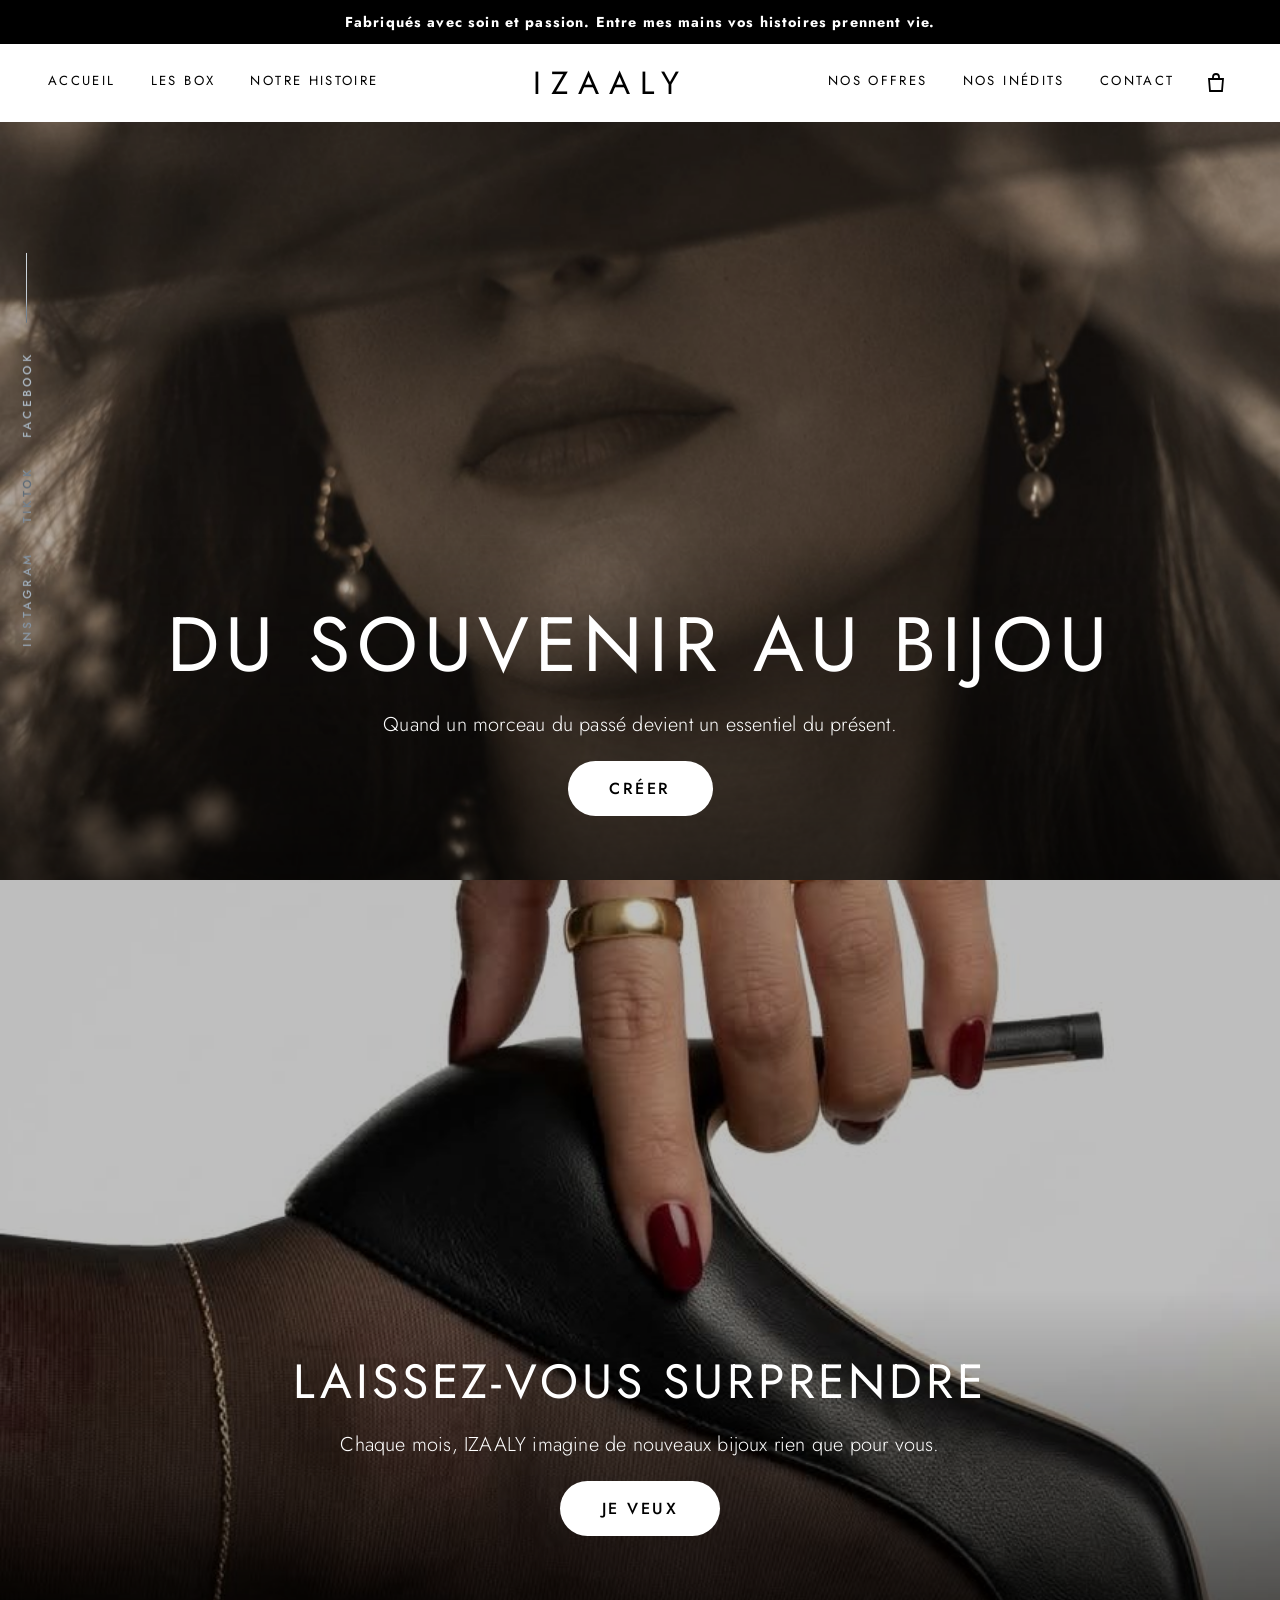
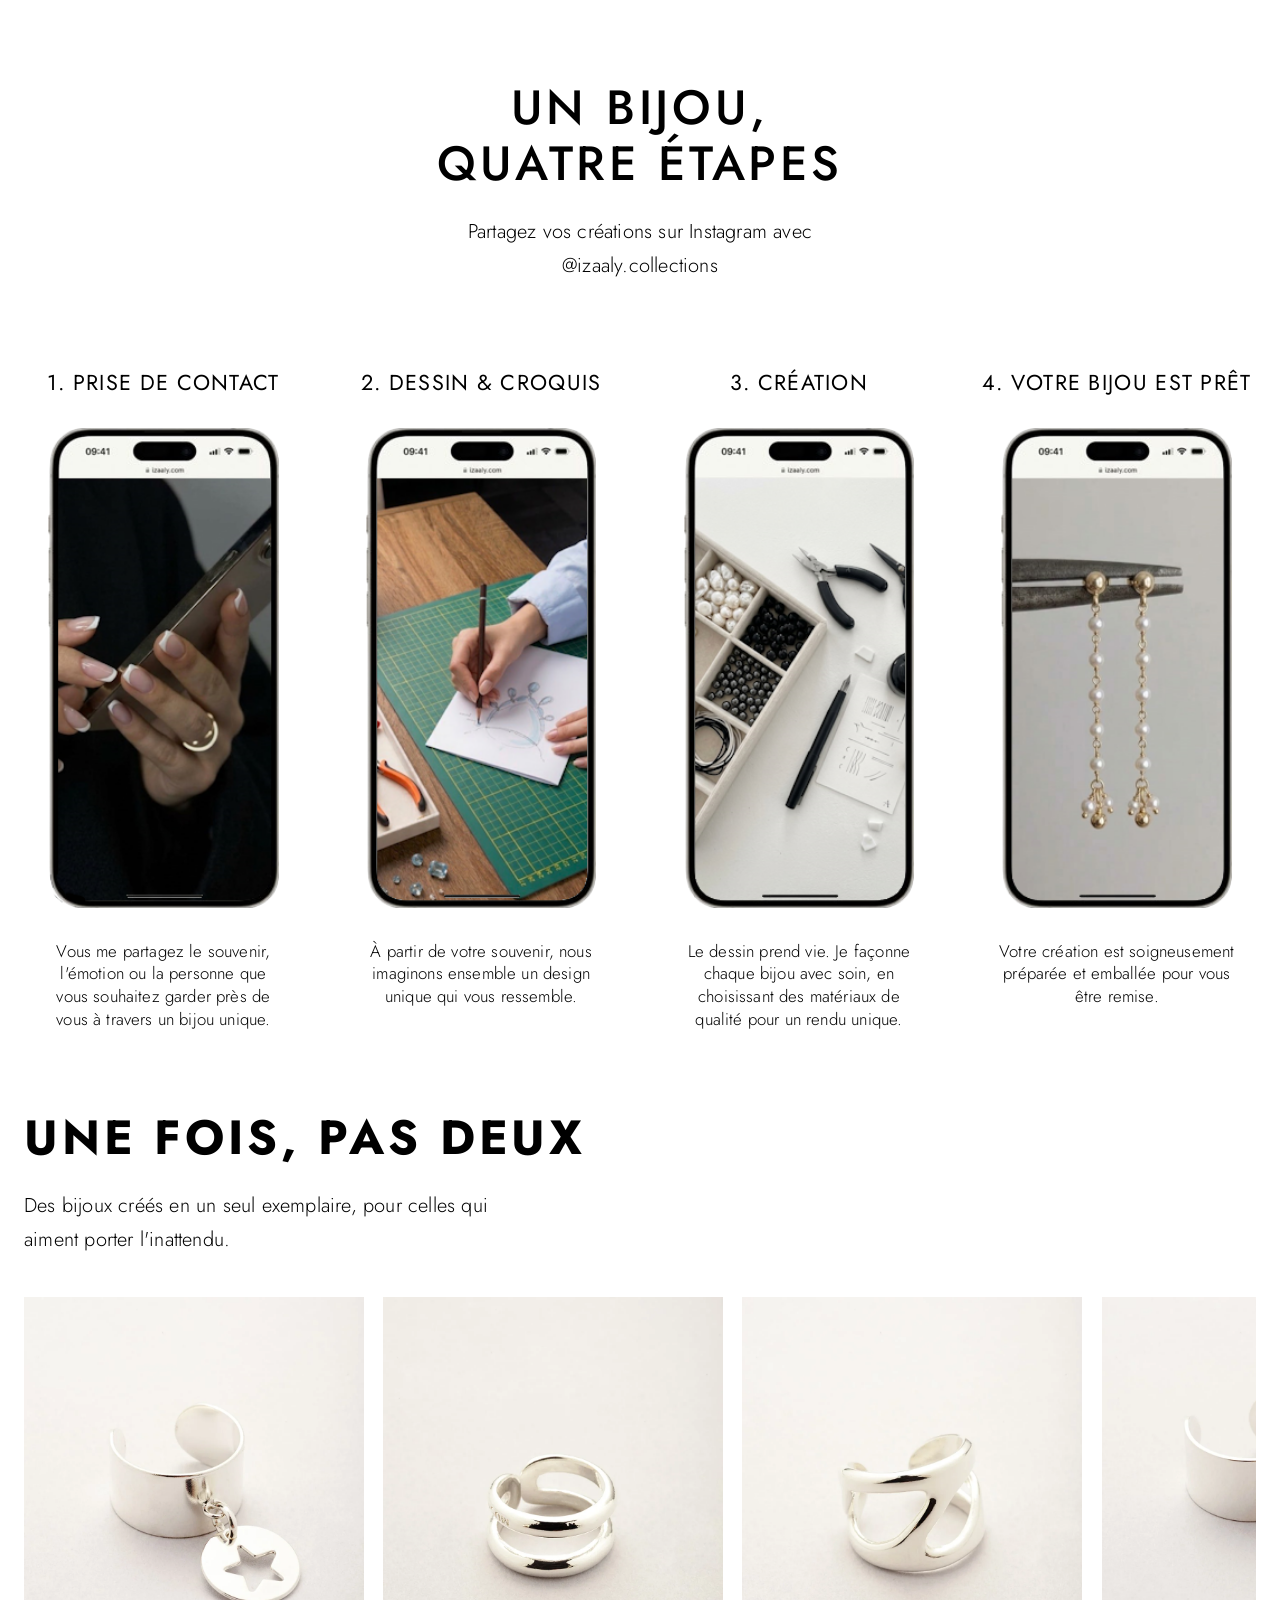
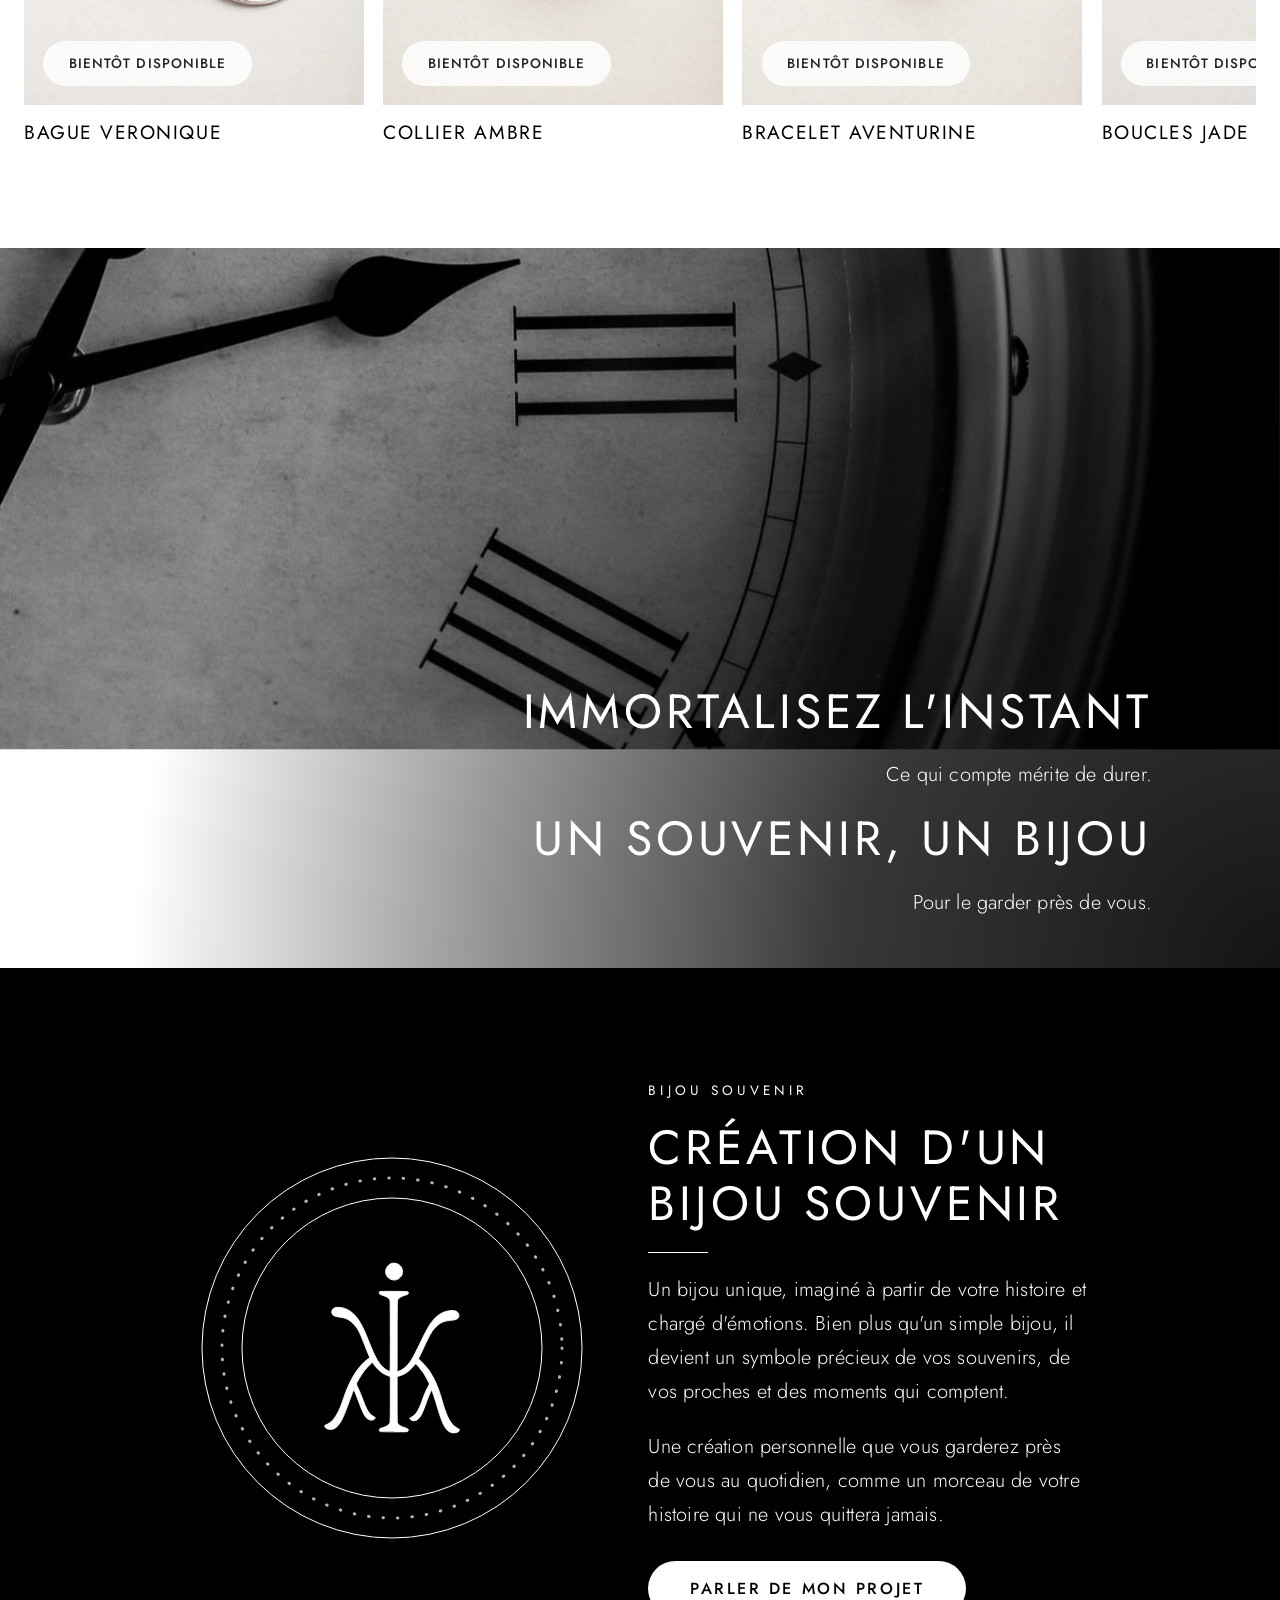
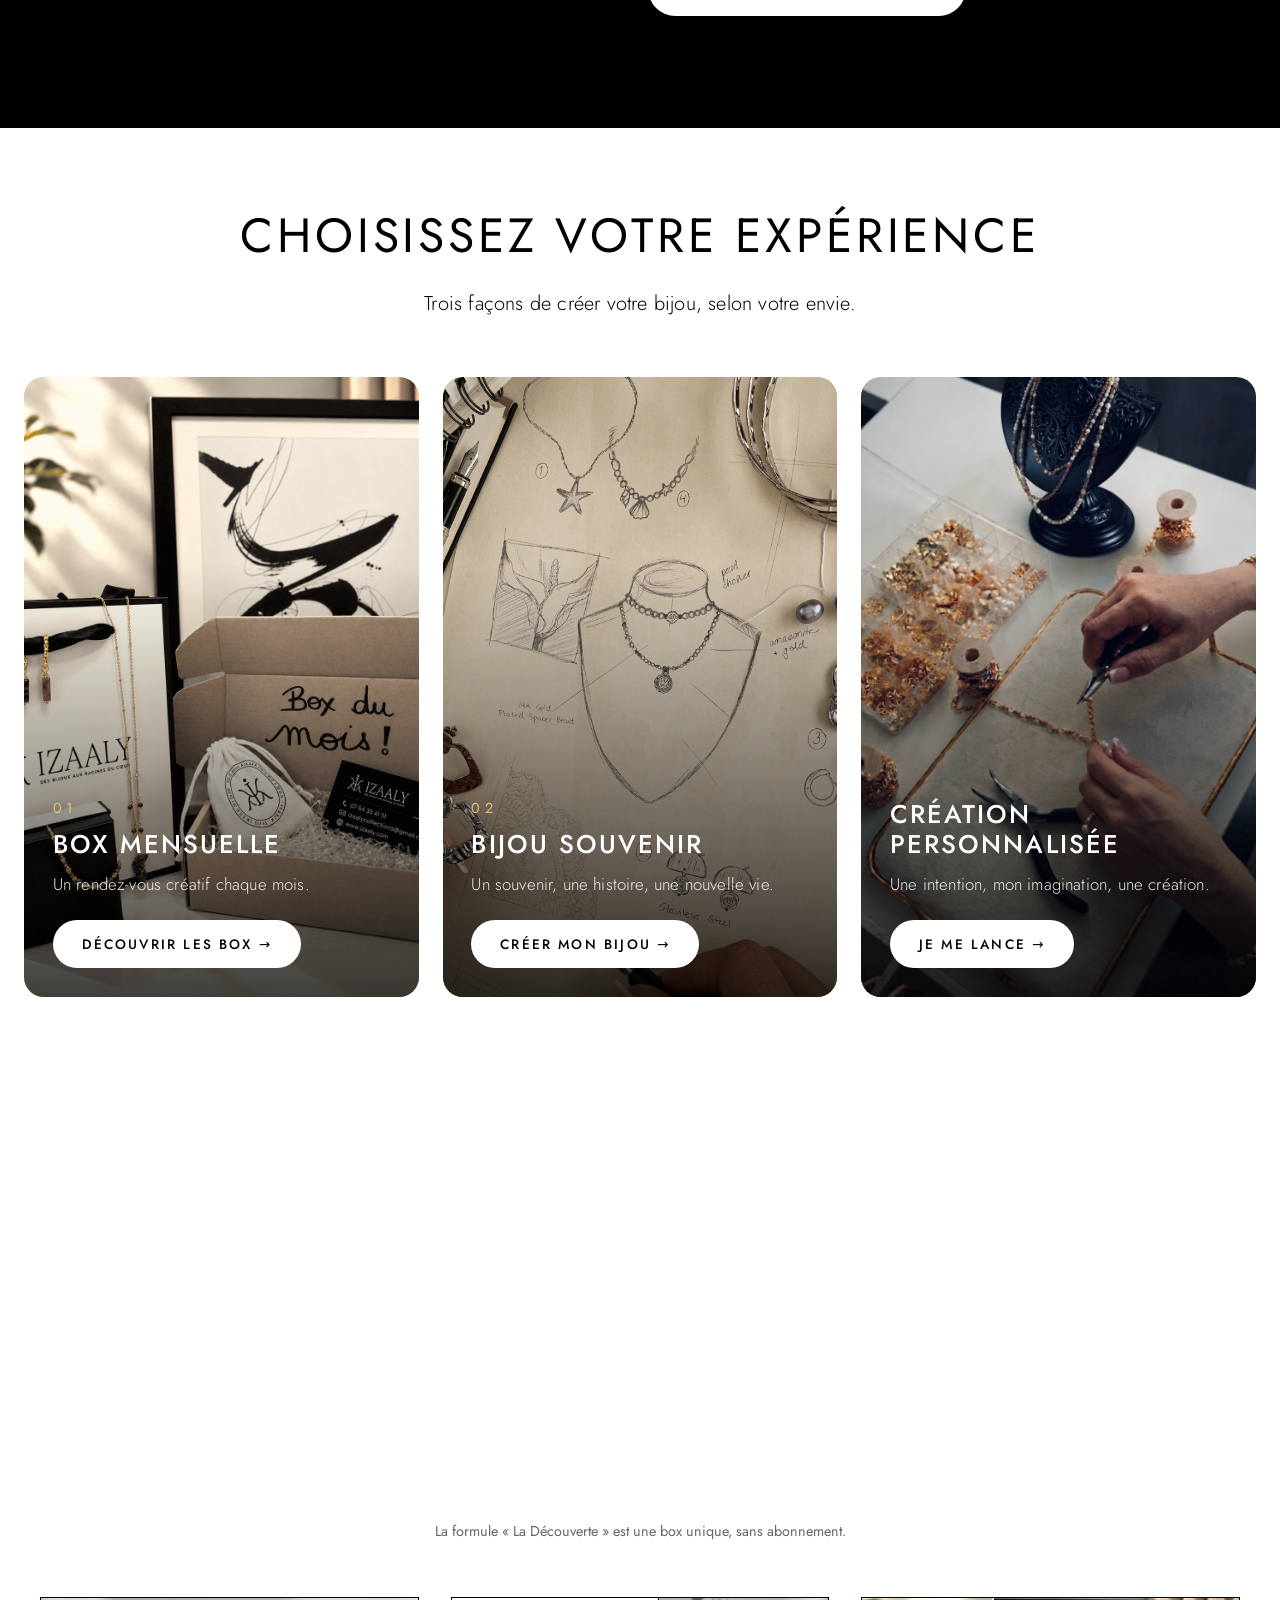
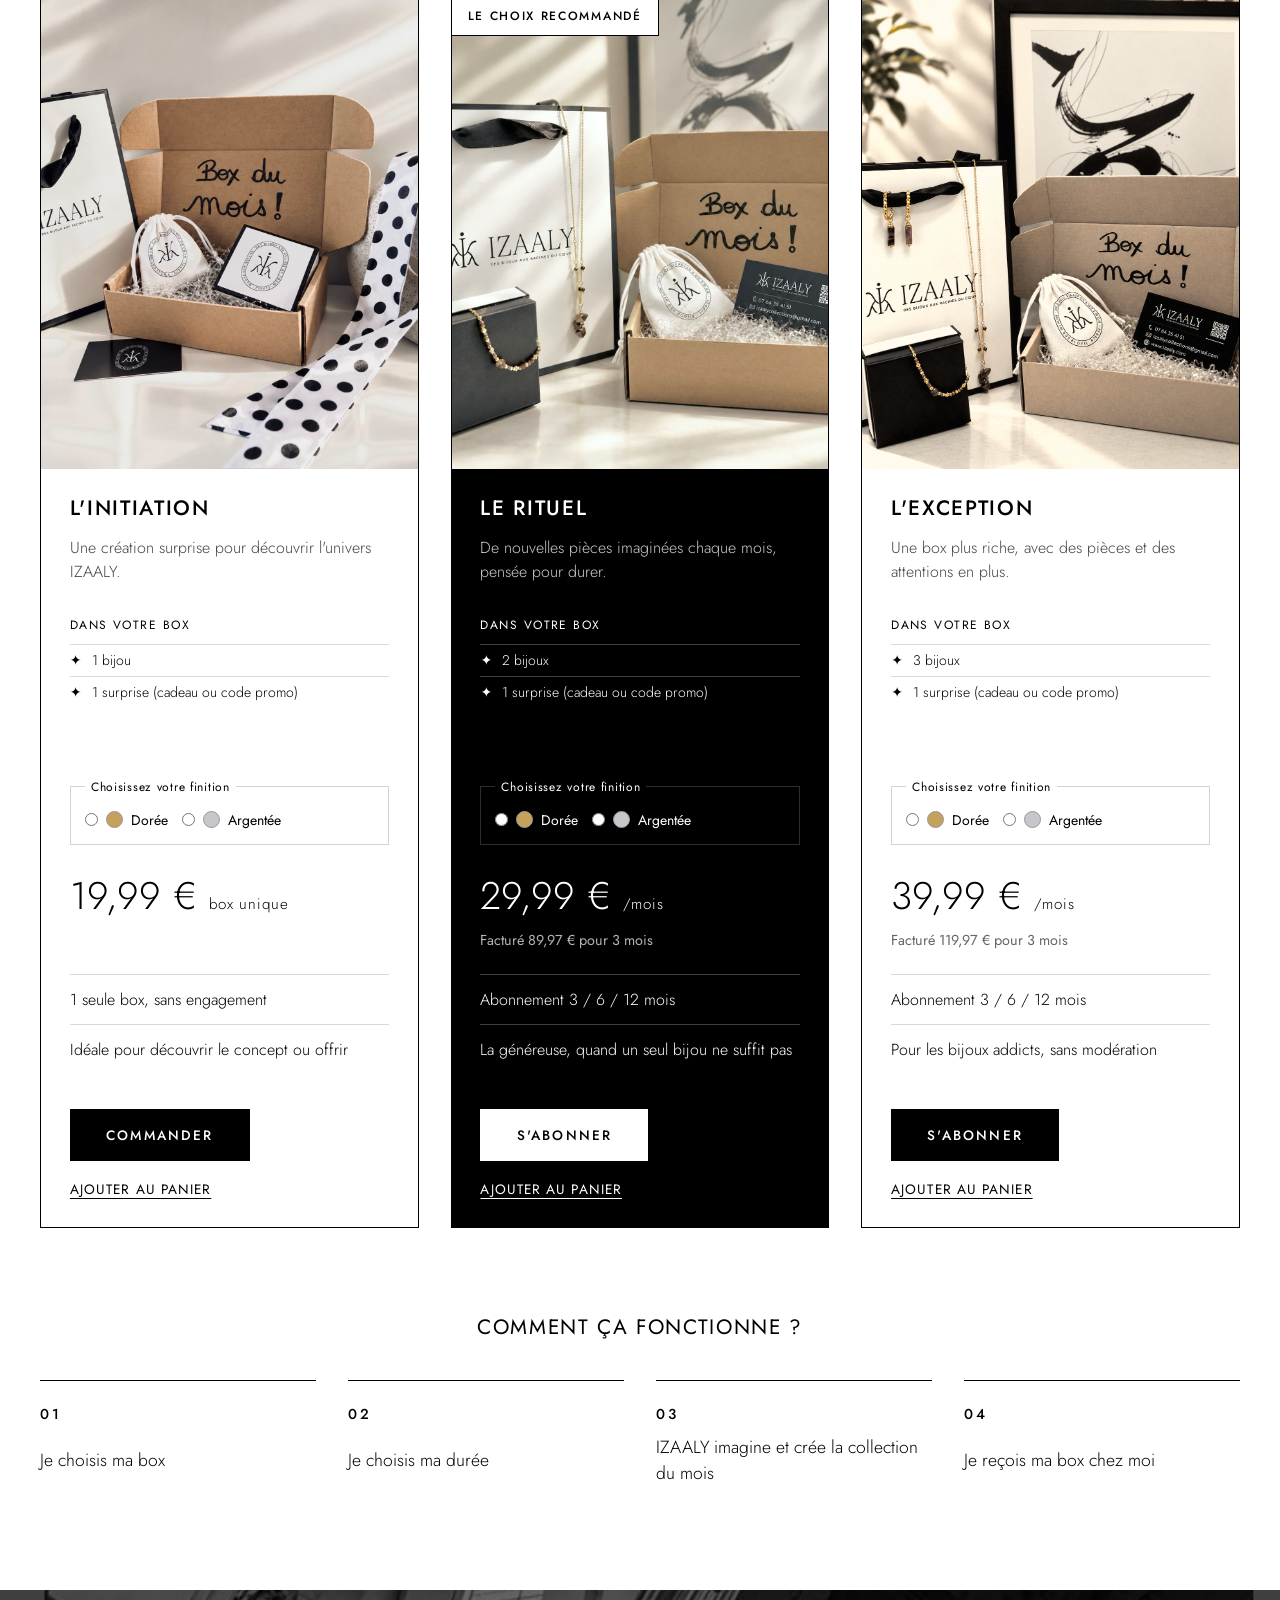
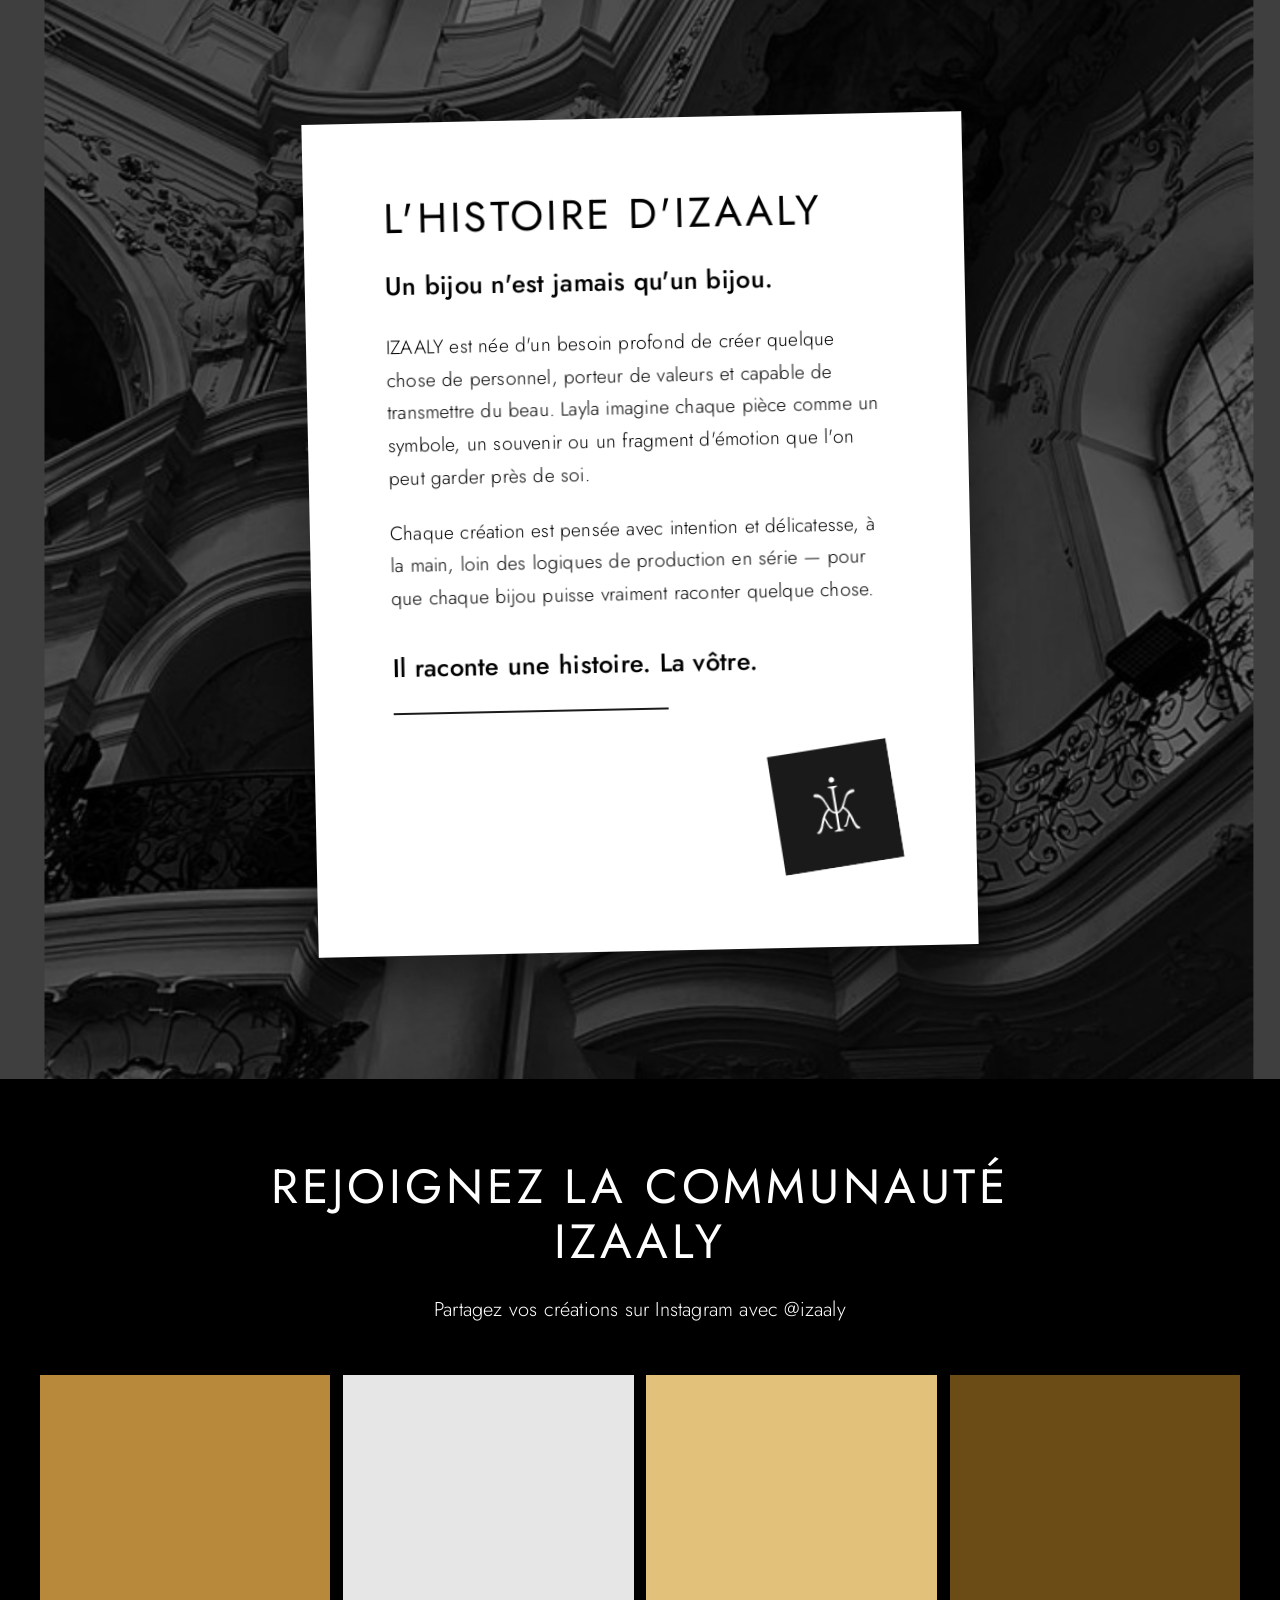
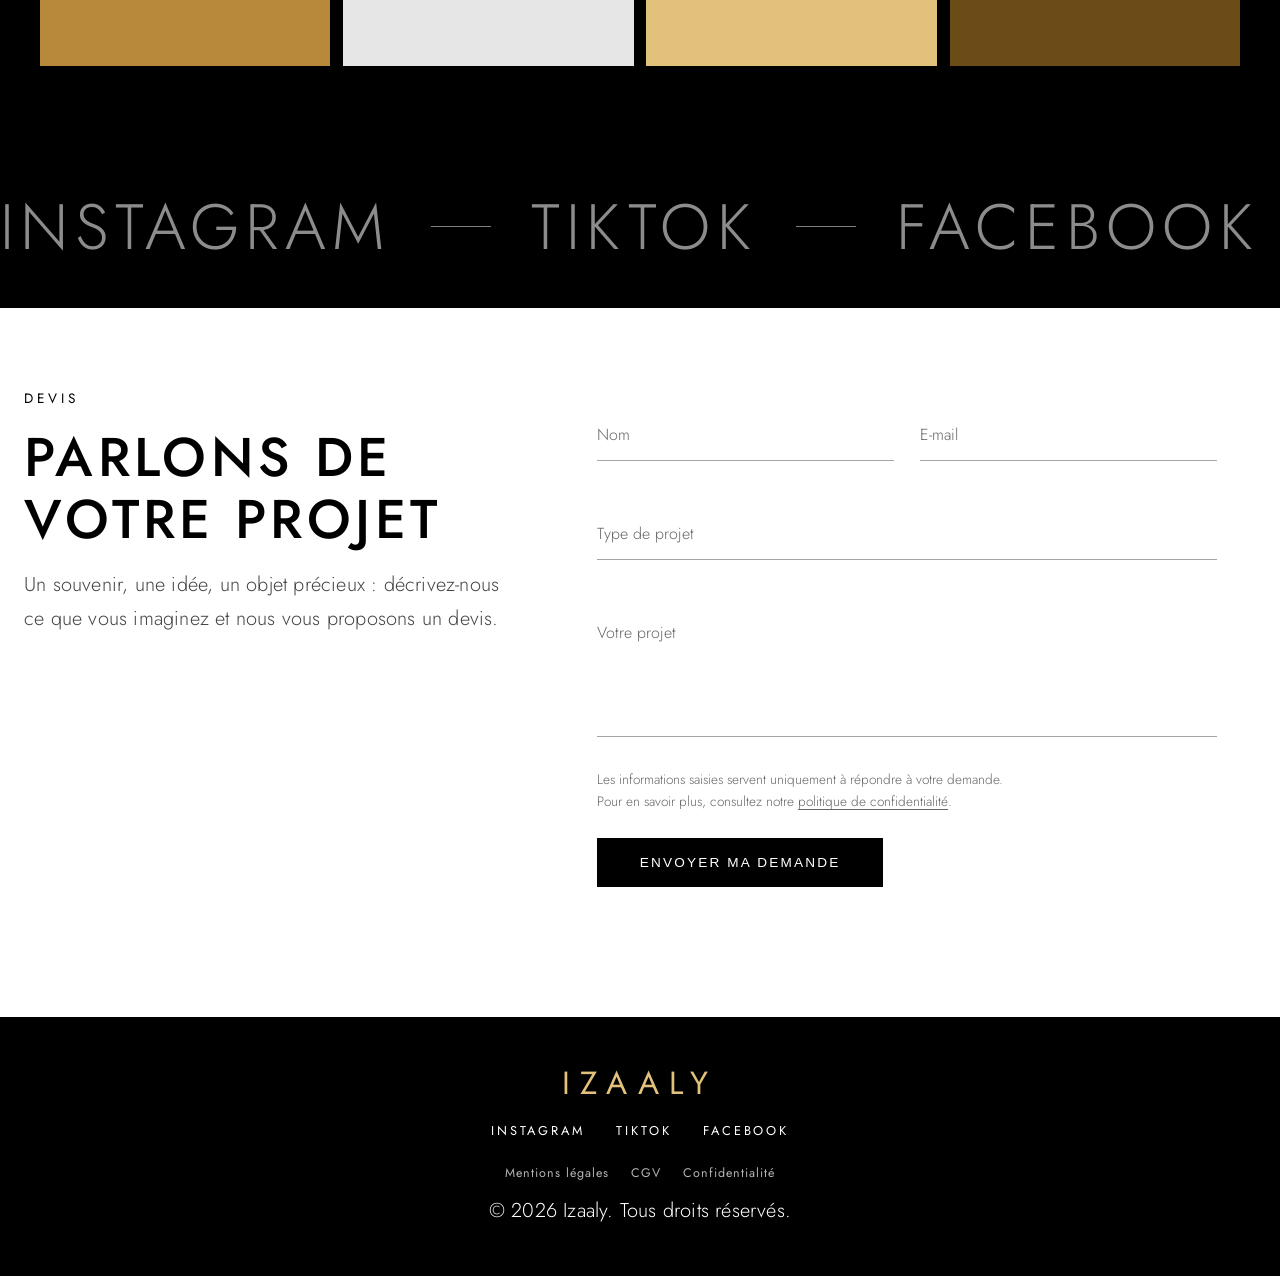
==== commit 922b3e56: "Update index.html" ====
--- a/index.html
+++ b/index.html
@@ -49,7 +49,7 @@
       "sameAs": [
         "https://www.instagram.com/izaaly.collections/",
         "https://www.tiktok.com/@izaaly.collections",
-        "https://pinterest.com/izaaly"
+        "https://www.facebook.com/people/Izaaly-Collections/61576125283925/#"
       ]
     },
     {
@@ -78,7 +78,7 @@
     <a href="https://www.instagram.com/izaaly.collections/" data-social="instagram" target="_blank"
       rel="noopener">Instagram</a>
     <a href="https://www.tiktok.com/@izaaly.collections" data-social="tiktok" target="_blank" rel="noopener">TikTok</a>
-    <a href="https://pinterest.com/izaaly" data-social="pinterest" target="_blank" rel="noopener">Pinterest</a>
+    <a href="https://www.facebook.com/people/Izaaly-Collections/61576125283925/#" data-social="facebook" target="_blank" rel="noopener">Facebook</a>
   </aside>
 
   <div class="topbar" aria-live="polite">
@@ -121,7 +121,7 @@
         rel="noopener">Instagram</a>
       <a href="https://www.tiktok.com/@izaaly.collections" data-social="tiktok" target="_blank"
         rel="noopener">TikTok</a>
-      <a href="https://pinterest.com/izaaly" data-social="pinterest" target="_blank" rel="noopener">Pinterest</a>
+      <a href="https://www.facebook.com/people/Izaaly-Collections/61576125283925/#" data-social="facebook" target="_blank" rel="noopener">Facebook</a>
     </div>
   </nav>
 
@@ -673,7 +673,7 @@
             rel="noopener">Instagram</a><i class="sep"></i>
           <a href="https://www.tiktok.com/@izaaly.collections" data-social="tiktok" target="_blank"
             rel="noopener">TikTok</a><i class="sep"></i>
-          <a href="https://pinterest.com/izaaly" data-social="pinterest" target="_blank" rel="noopener">Pinterest</a><i
+          <a href="https://www.facebook.com/people/Izaaly-Collections/61576125283925/#" data-social="facebook" target="_blank" rel="noopener">Facebook</a><i
             class="sep"></i>
           <span data-text="social.handle">@izaaly.collections</span>
         </div>
@@ -682,7 +682,7 @@
             class="sep"></i>
           <a href="https://www.tiktok.com/@izaaly.collections" data-social="tiktok" tabindex="-1">TikTok</a><i
             class="sep"></i>
-          <a href="https://pinterest.com/izaaly" data-social="pinterest" tabindex="-1">Pinterest</a><i class="sep"></i>
+          <a href="https://www.facebook.com/people/Izaaly-Collections/61576125283925/#" data-social="facebook" tabindex="-1">Facebook</a><i class="sep"></i>
           <span data-text="social.handle">@izaaly</span><i class="sep"></i>
         </div>
       </div>
@@ -749,7 +749,7 @@
         rel="noopener">Instagram</a>
       <a href="https://www.tiktok.com/@izaaly.collections" data-social="tiktok" target="_blank"
         rel="noopener">TikTok</a>
-      <a href="https://pinterest.com/izaaly" data-social="pinterest" target="_blank" rel="noopener">Pinterest</a>
+      <a href="https://www.facebook.com/people/Izaaly-Collections/61576125283925/#" data-social="facebook" target="_blank" rel="noopener">Facebook</a>
     </nav>
     <nav class="footer-legal" aria-label="Informations légales">
       <a href="./mentions-legales.html">Mentions légales</a>
@@ -772,4 +772,4 @@
   </script>
 </body>
 
-</html>+</html>
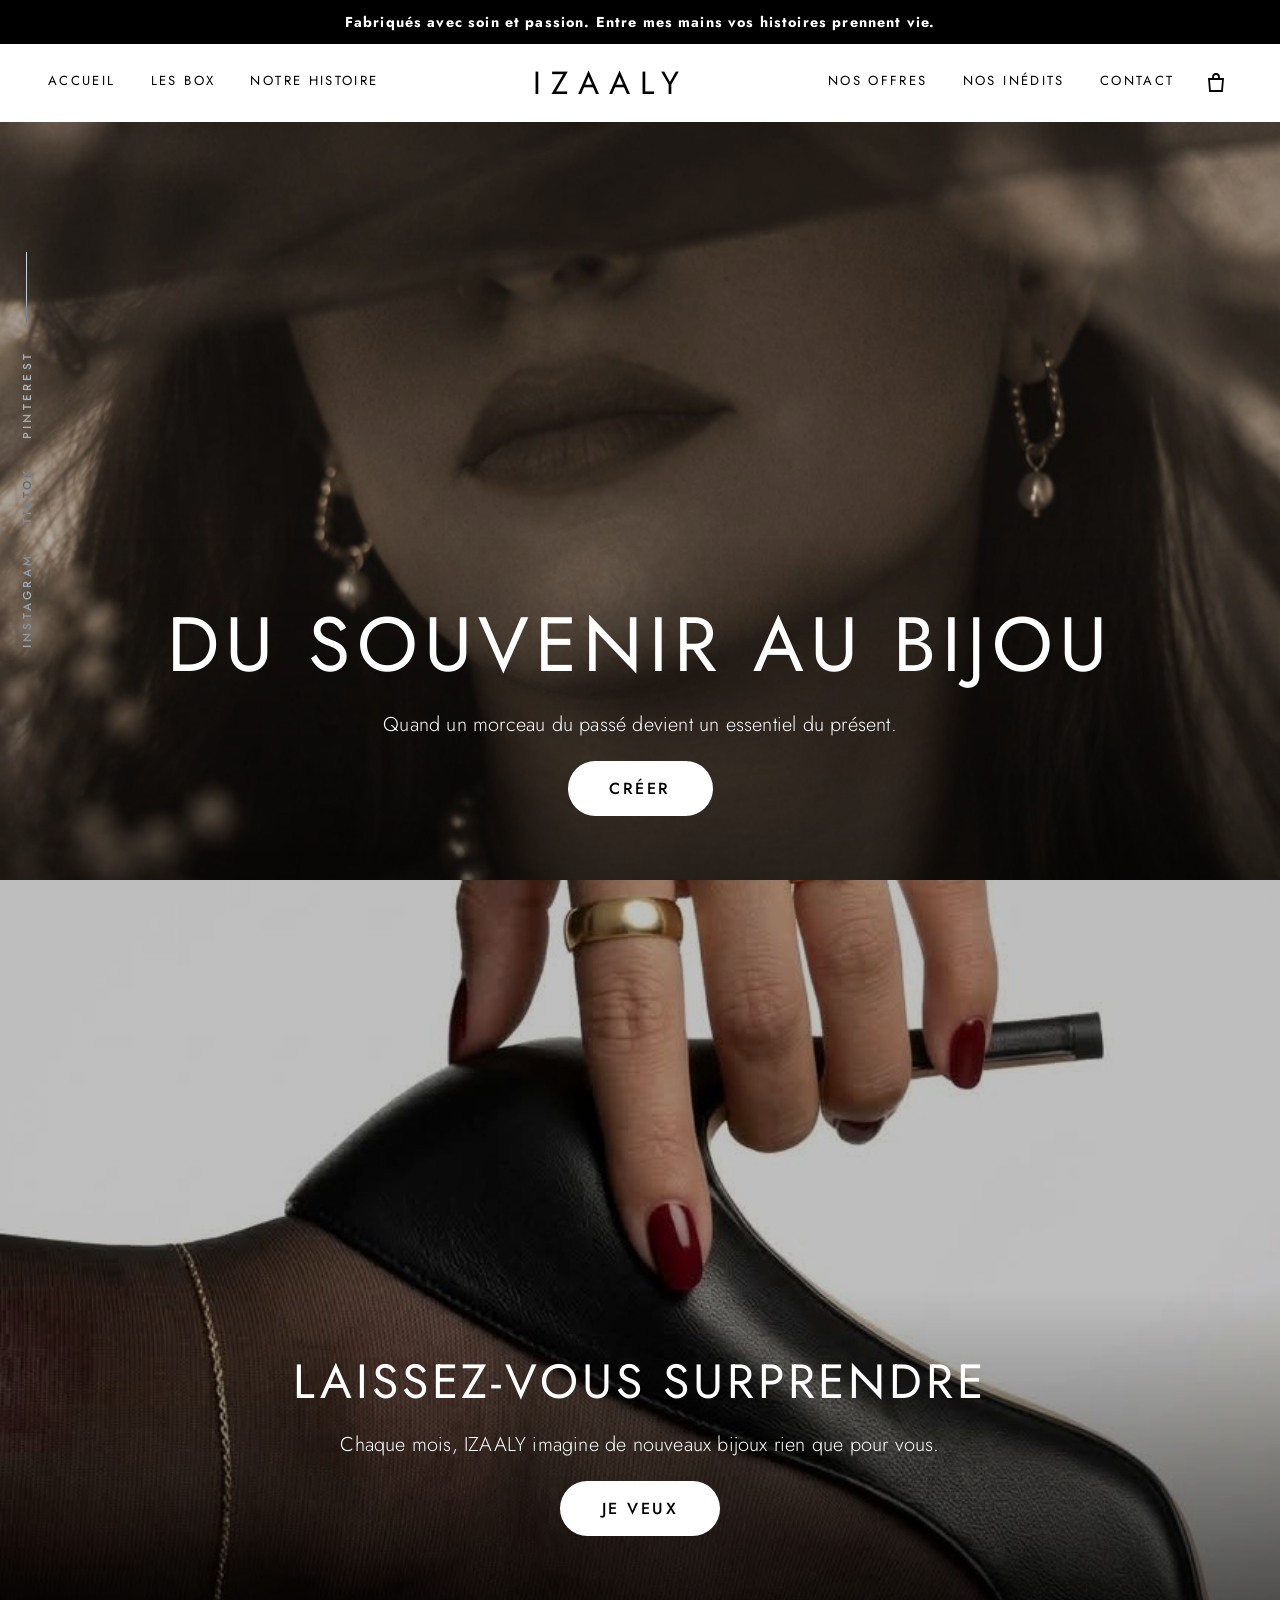
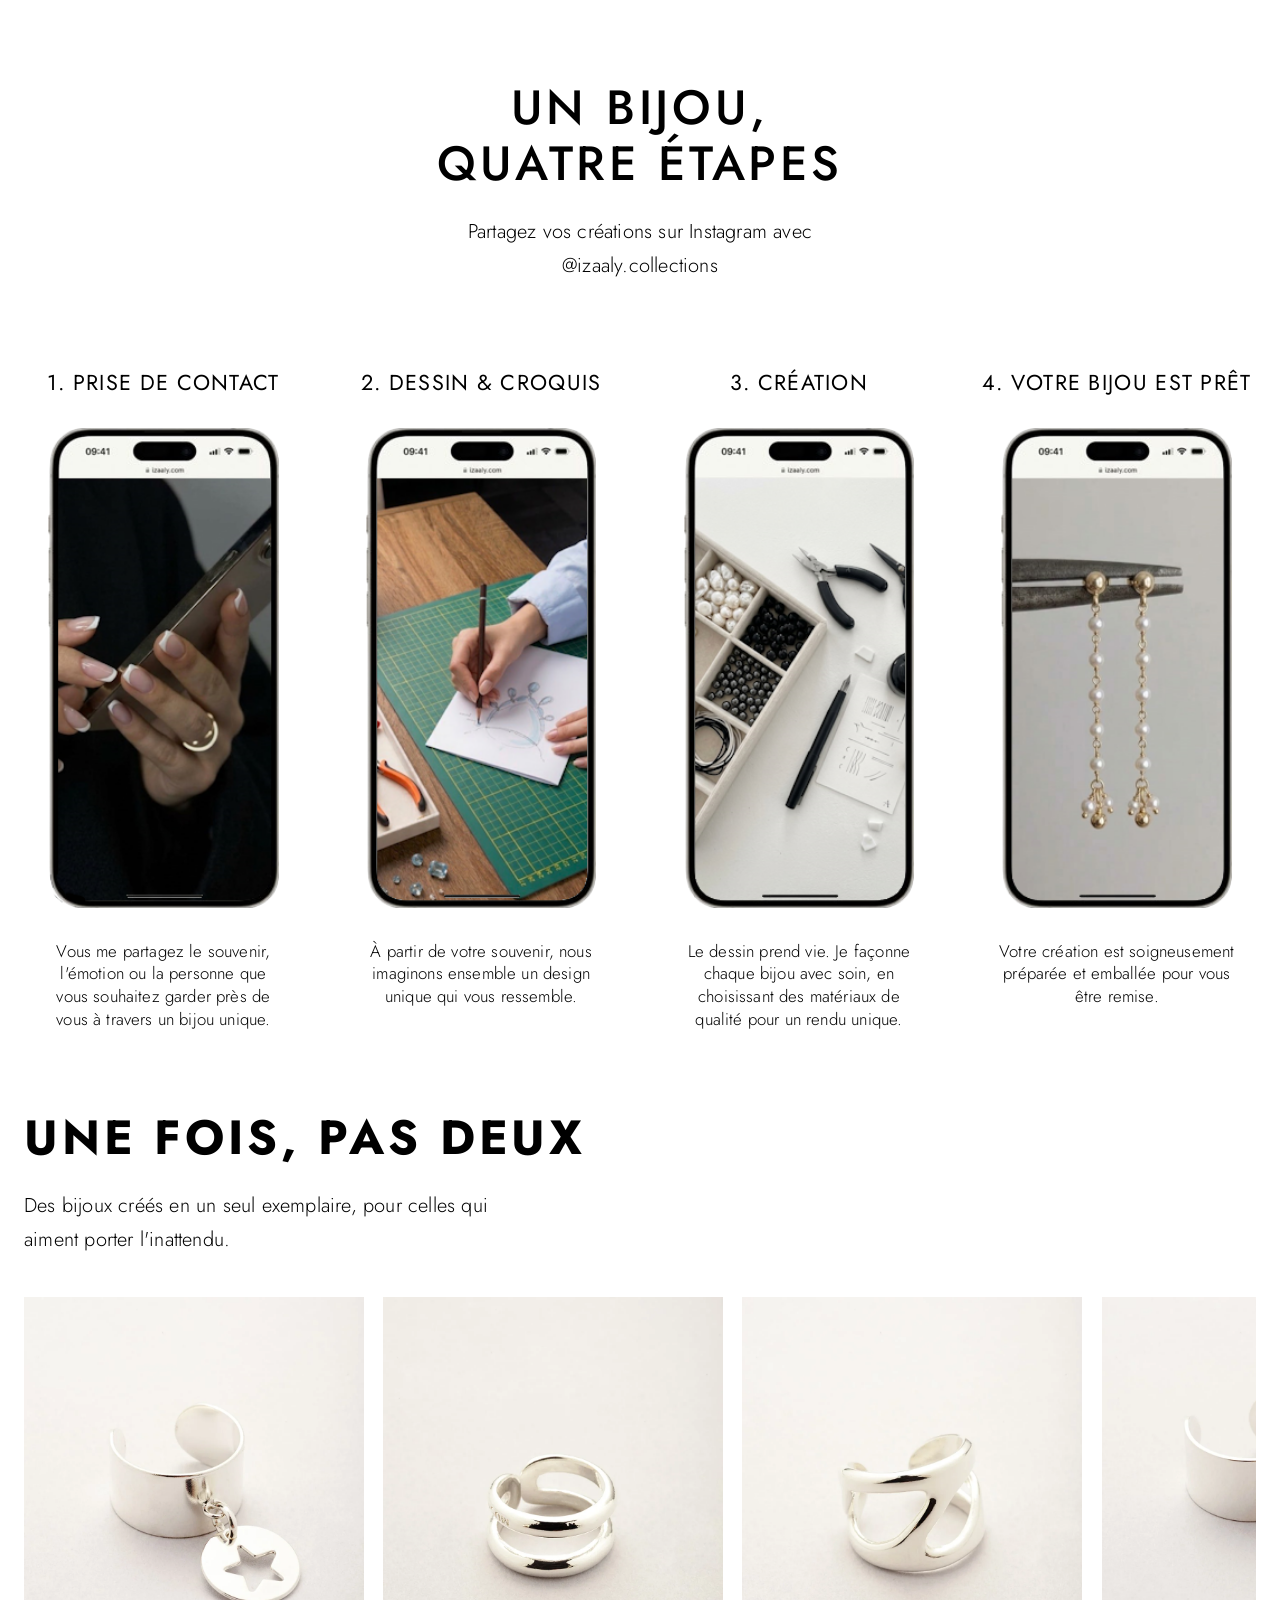
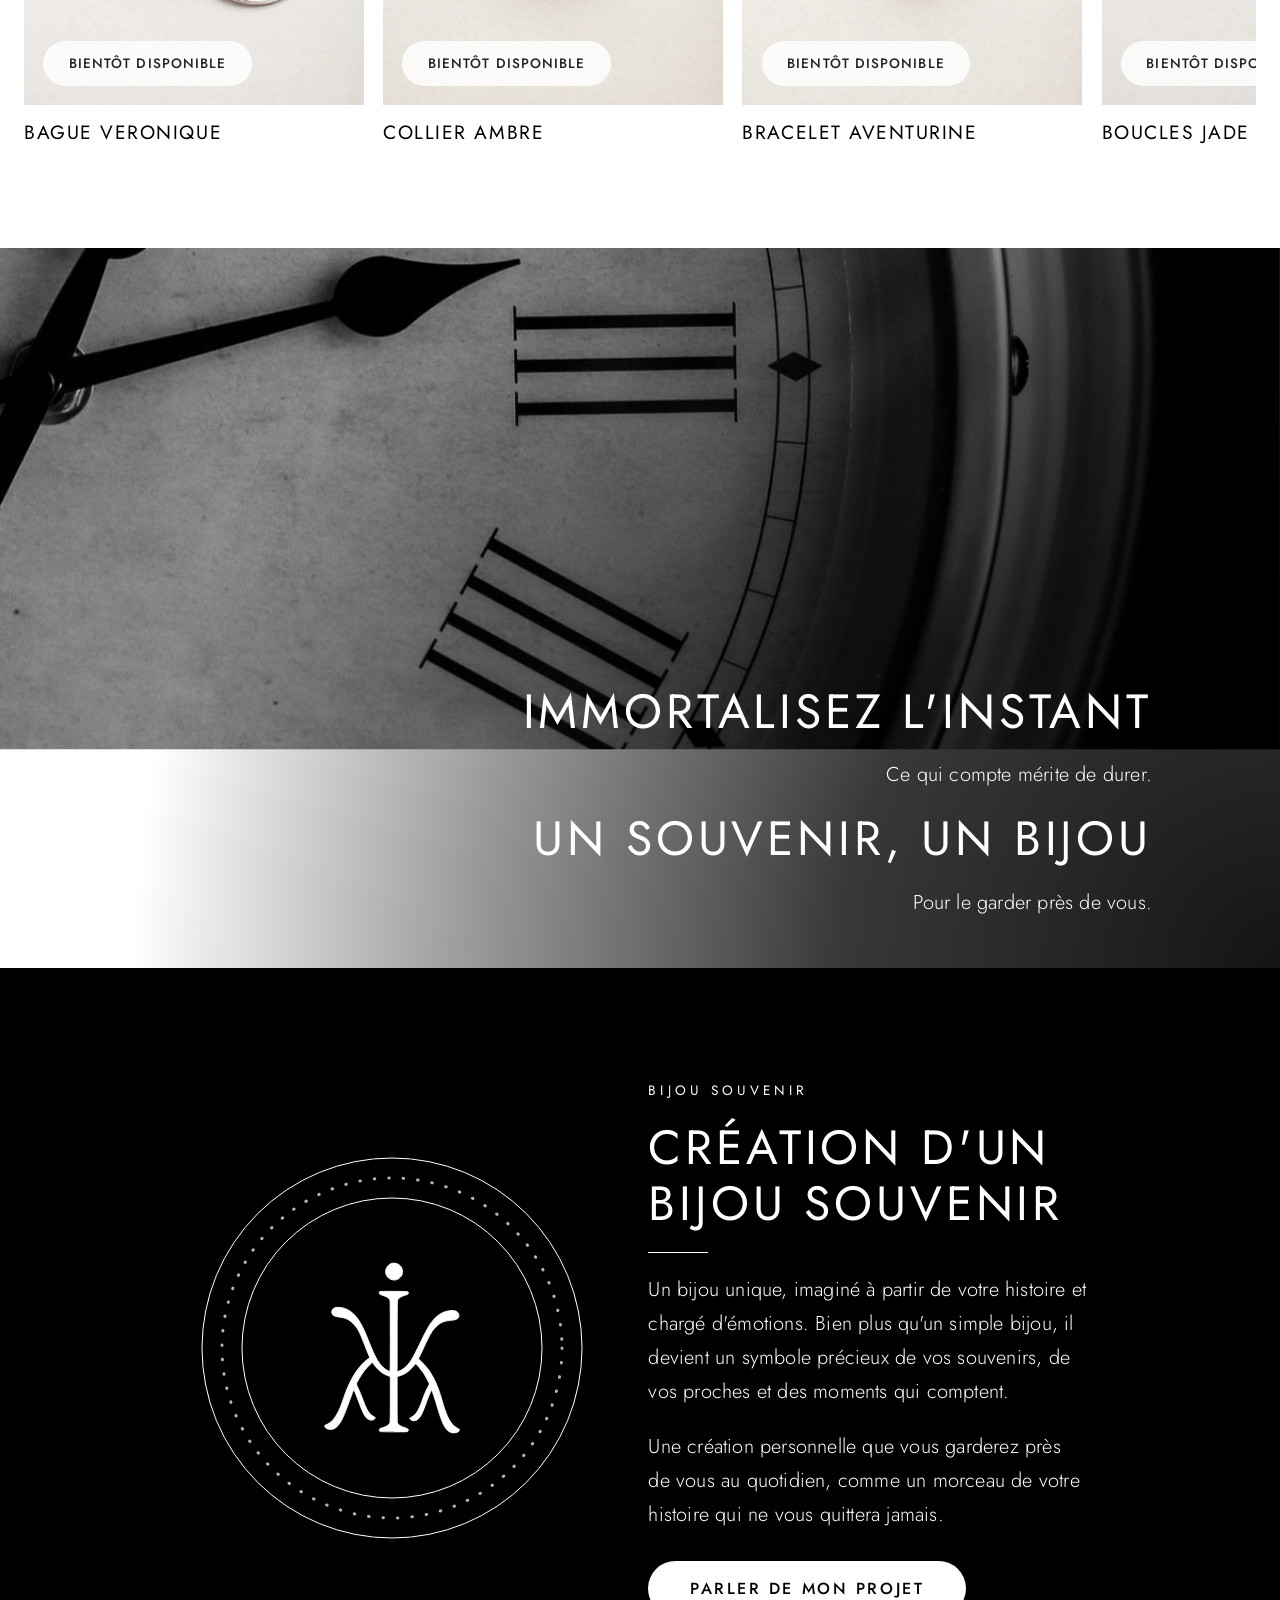
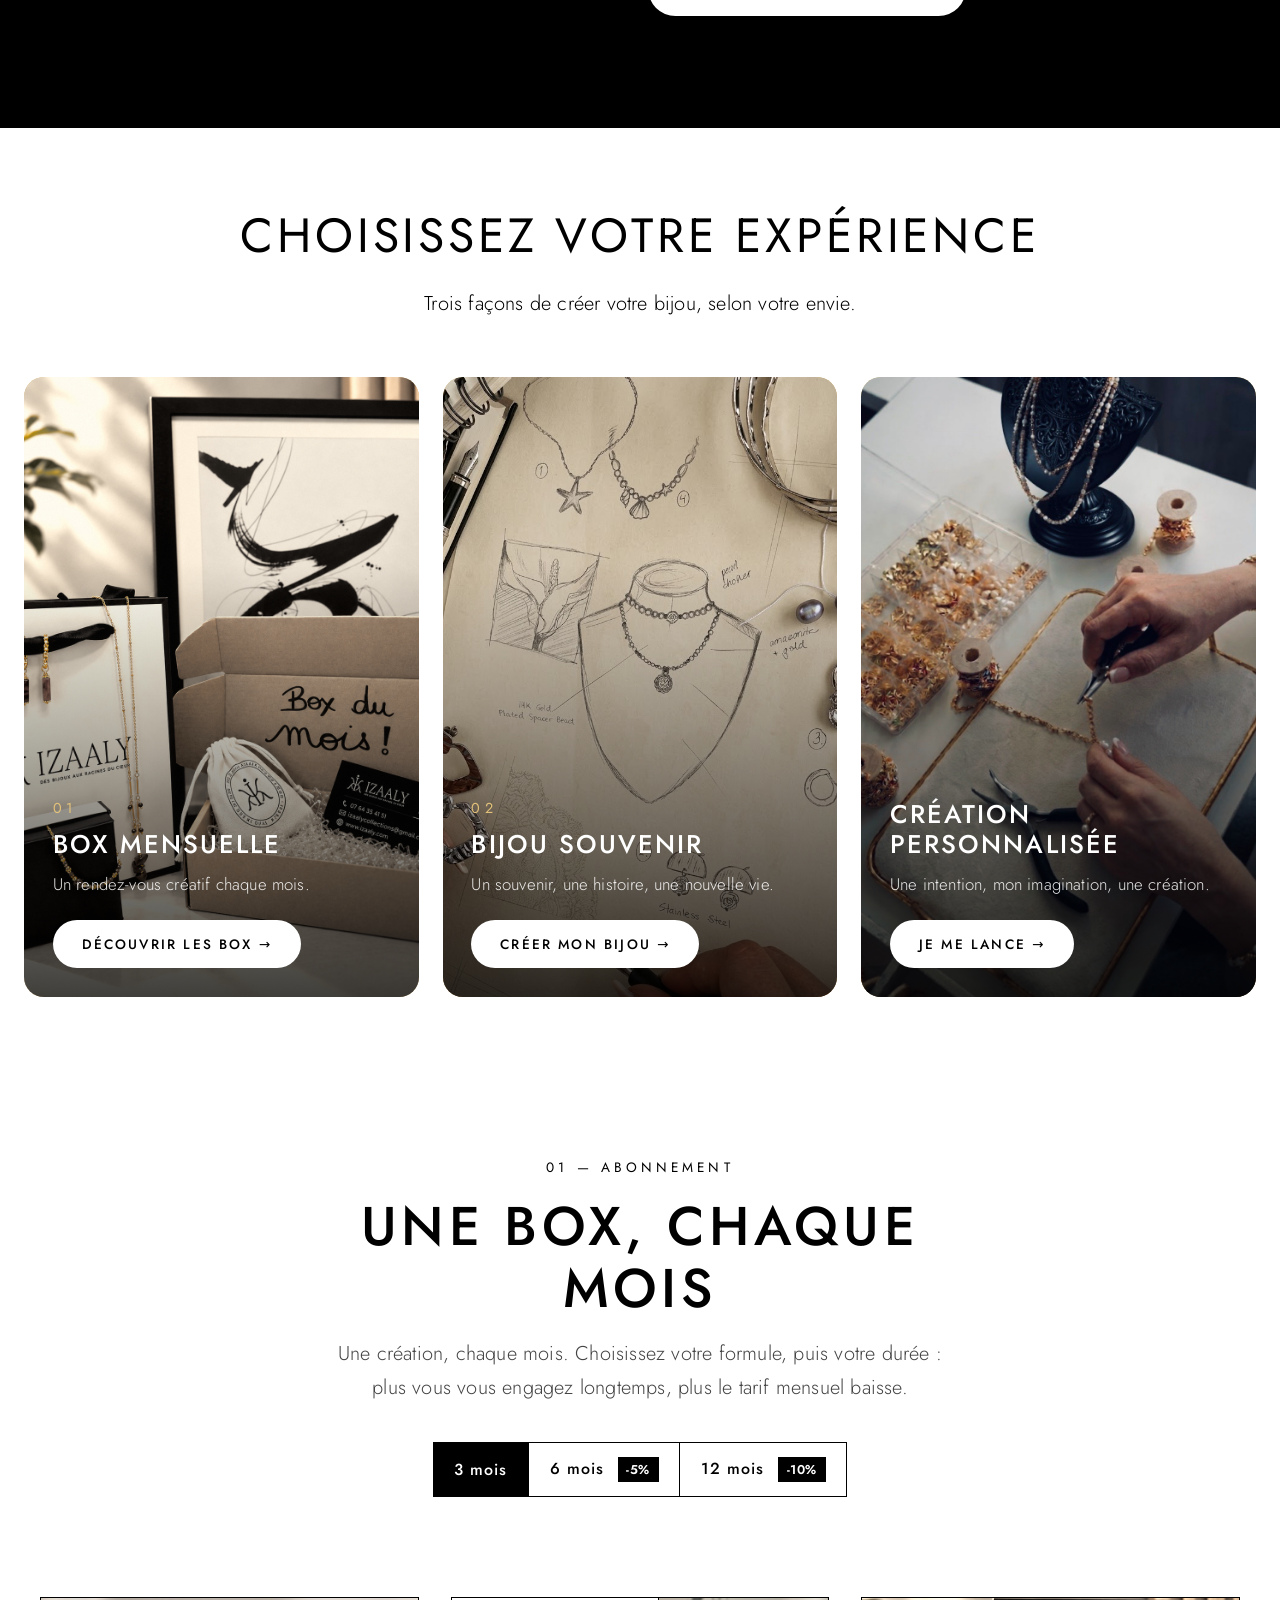
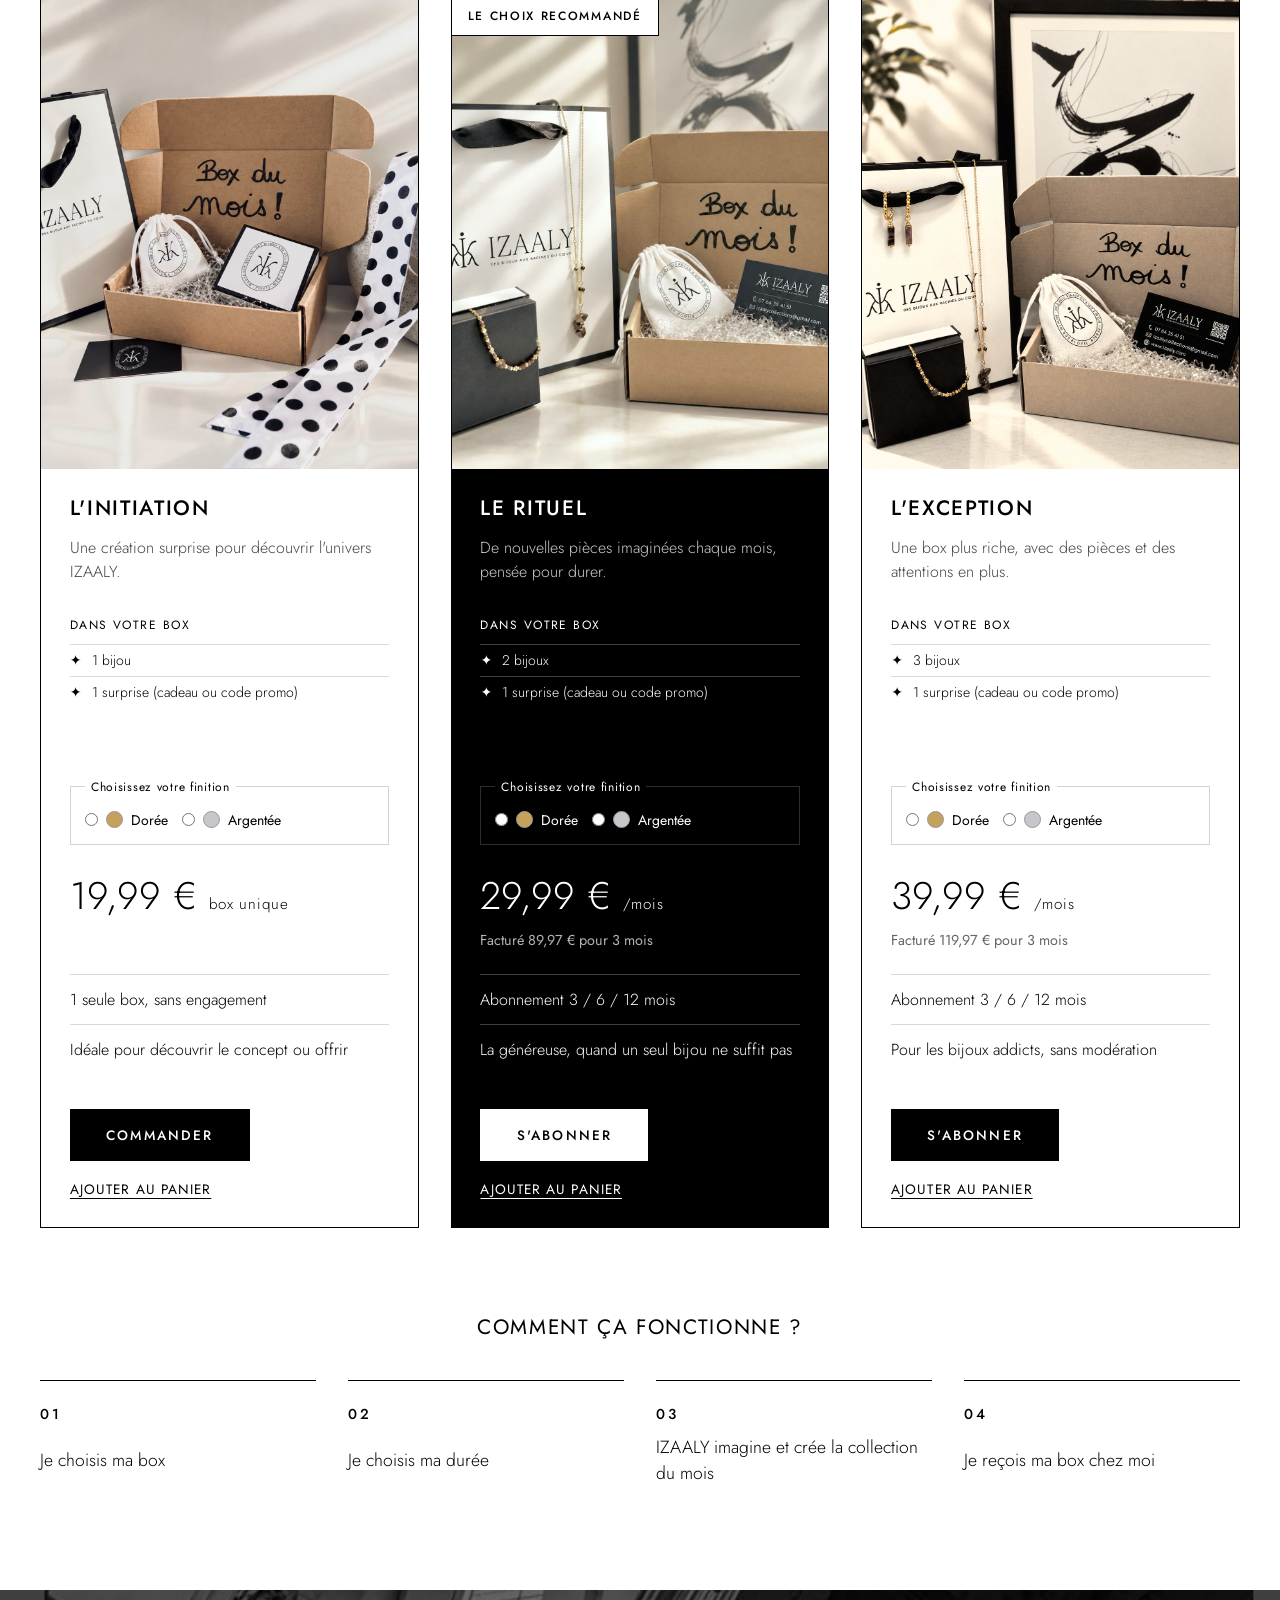
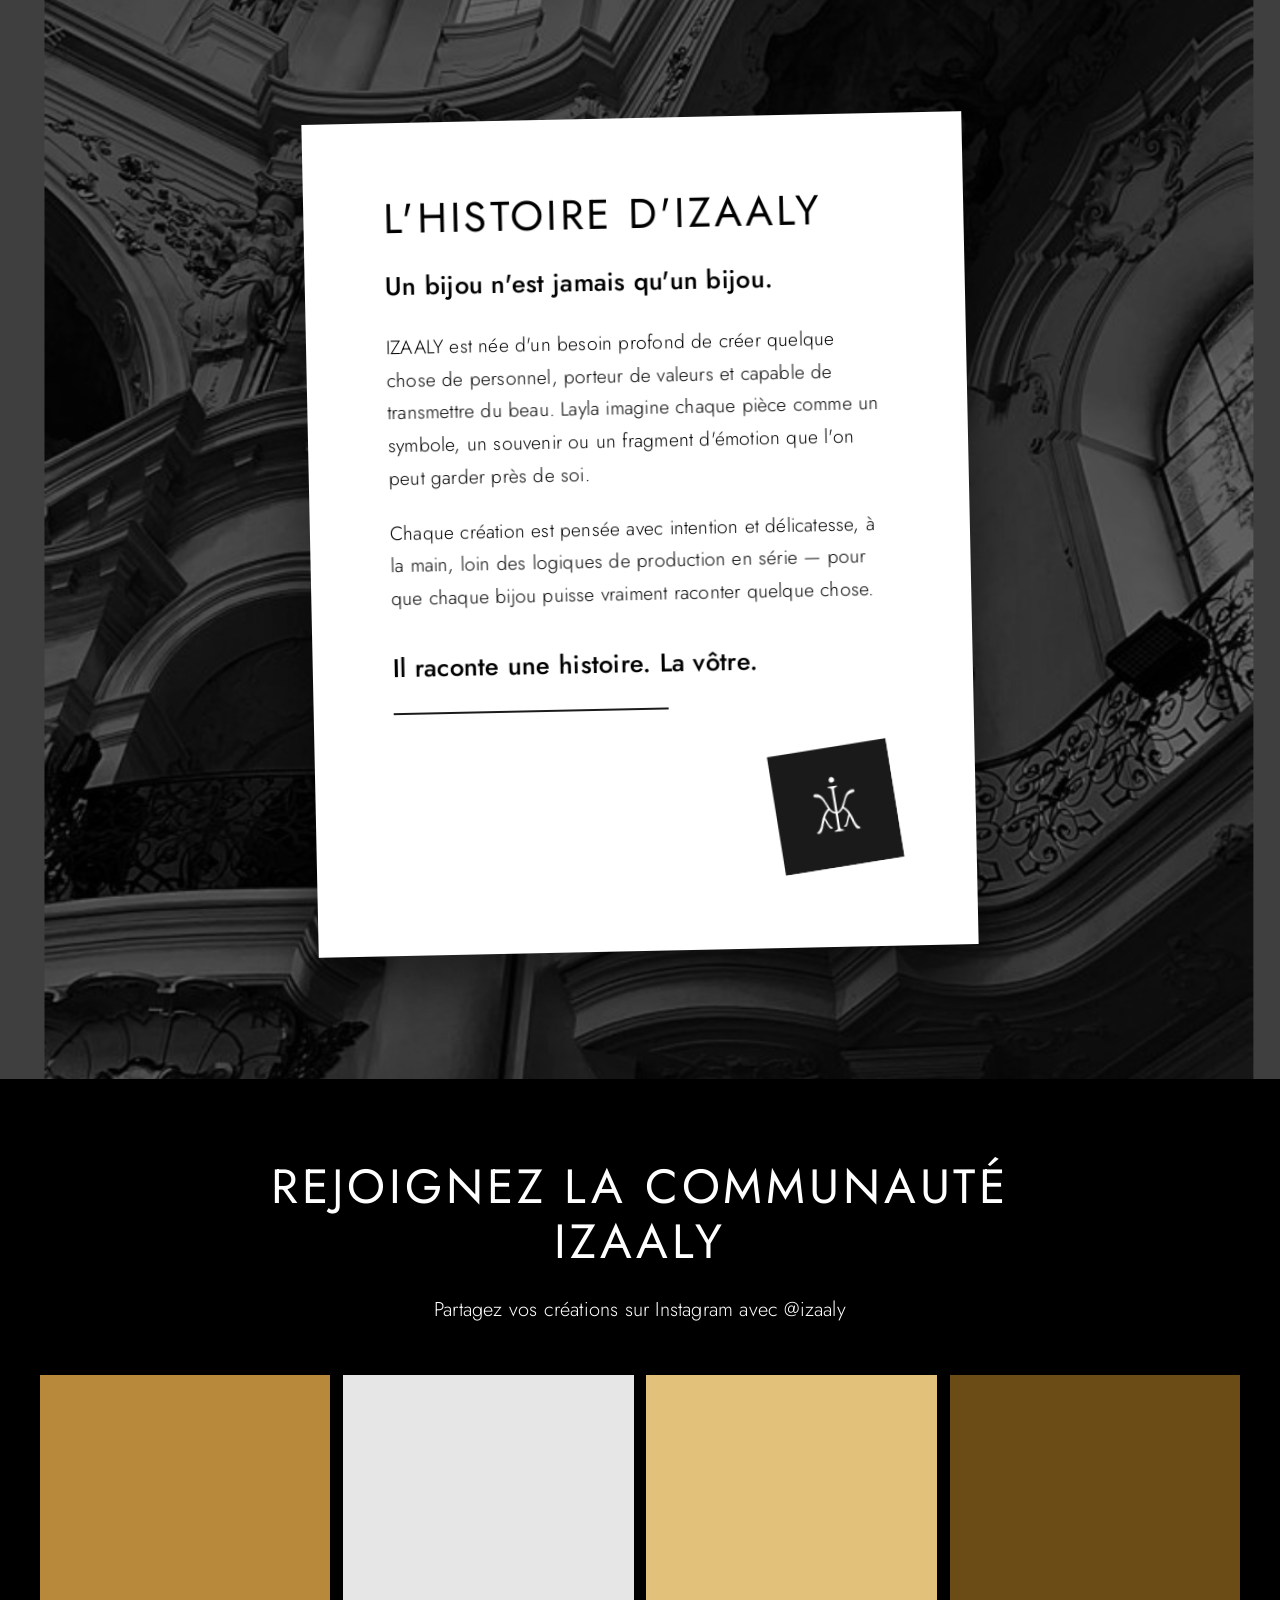
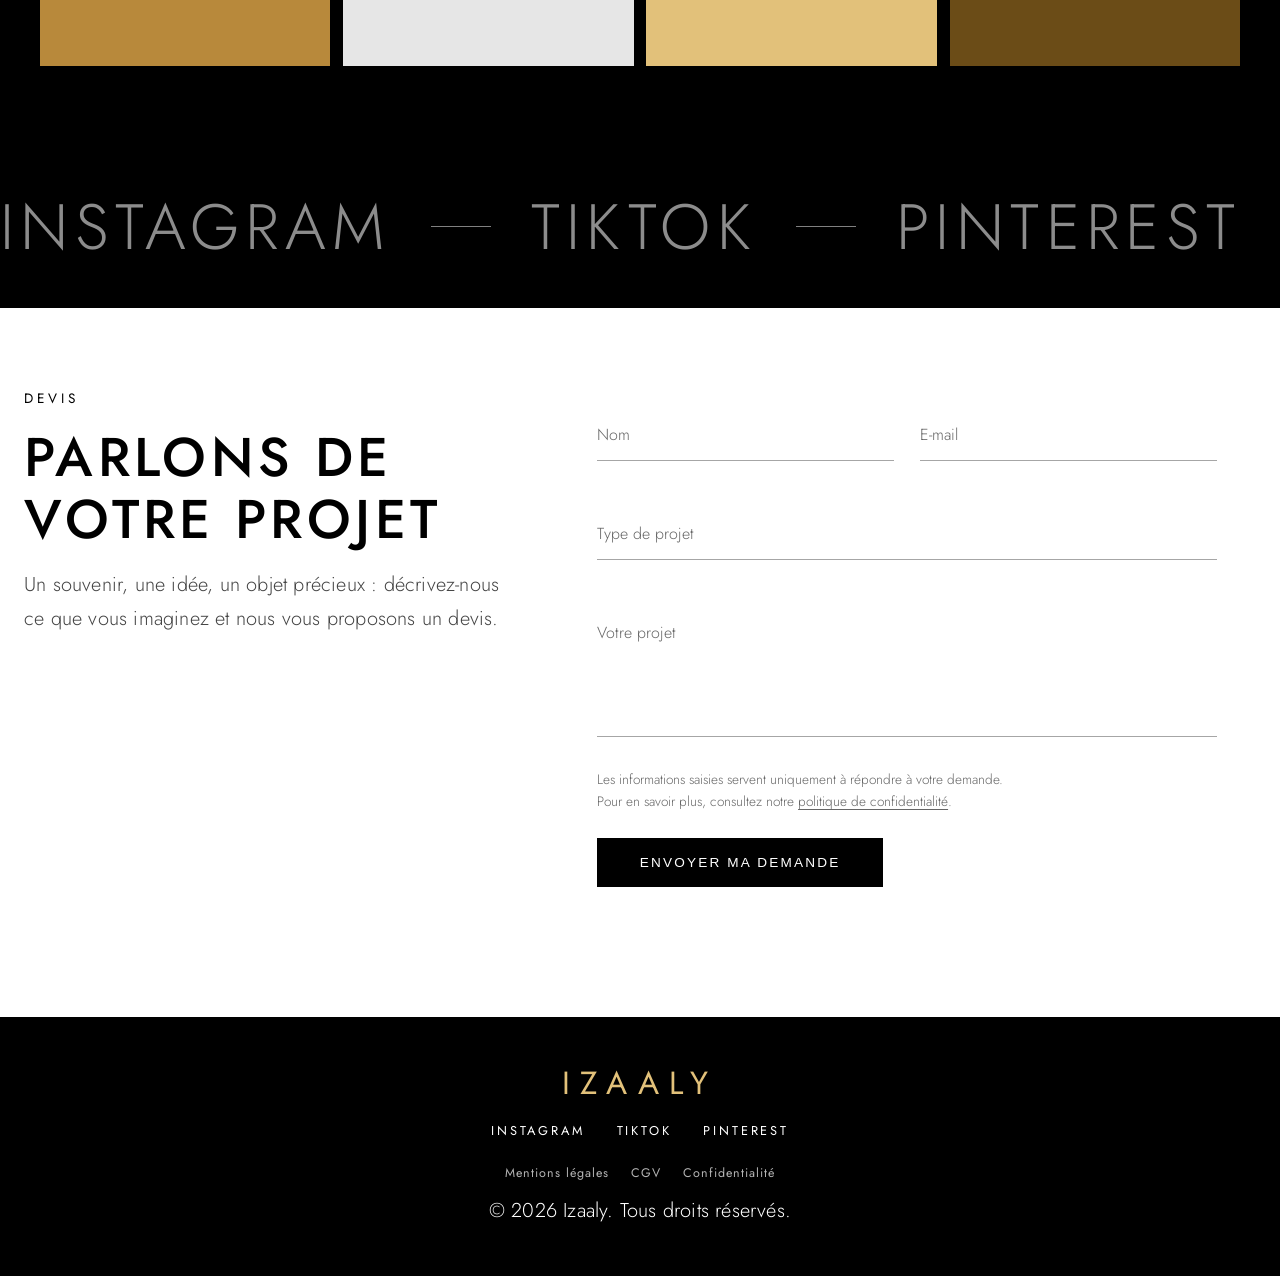
==== commit c76a45ff: "Update social media links and add localization attributes Replaced Facebook links with Pinterest lin" ====
--- a/index.html
+++ b/index.html
@@ -49,7 +49,7 @@
       "sameAs": [
         "https://www.instagram.com/izaaly.collections/",
         "https://www.tiktok.com/@izaaly.collections",
-        "https://www.facebook.com/people/Izaaly-Collections/61576125283925/#"
+        "https://pinterest.com/izaaly"
       ]
     },
     {
@@ -78,7 +78,7 @@
     <a href="https://www.instagram.com/izaaly.collections/" data-social="instagram" target="_blank"
       rel="noopener">Instagram</a>
     <a href="https://www.tiktok.com/@izaaly.collections" data-social="tiktok" target="_blank" rel="noopener">TikTok</a>
-    <a href="https://www.facebook.com/people/Izaaly-Collections/61576125283925/#" data-social="facebook" target="_blank" rel="noopener">Facebook</a>
+    <a href="https://pinterest.com/izaaly" data-social="pinterest" target="_blank" rel="noopener">Pinterest</a>
   </aside>
 
   <div class="topbar" aria-live="polite">
@@ -93,35 +93,35 @@
       aria-controls="menu"><span></span><span></span><span></span></button>
 
     <nav class="nav-left" aria-label="Navigation principale">
-      <a href="#hero">Accueil</a>
-      <a href="#box">Les box</a>
-      <a href="#histoire">Notre histoire</a>
+      <a href="#hero" data-edit="nav.accueil">Accueil</a>
+      <a href="#box" data-edit="nav.box">Les box</a>
+      <a href="#histoire" data-edit="nav.histoire">Notre histoire</a>
     </nav>
 
     <a href="#" class="logo">IZAALY</a>
 
     <nav class="nav-right" aria-label="Navigation secondaire">
-      <a href="#offres">Nos offres</a>
-      <a href="#inedits">Nos inédits</a>
-      <a href="#contact">Contact</a>
+      <a href="#offres" data-edit="nav.offres">Nos offres</a>
+      <a href="#inedits" data-edit="nav.inedits">Nos inédits</a>
+      <a href="#contact" data-edit="nav.contact">Contact</a>
     </nav>
   </header>
 
   <nav class="menu" id="menu" aria-hidden="true">
     <ul>
-      <li><a href="#hero">Accueil</a></li>
-      <li><a href="#offres">Nos offres</a></li>
-      <li><a href="#box">Les box</a></li>
-      <li><a href="#inedits">Nos inédits</a></li>
-      <li><a href="#histoire">Notre histoire</a></li>
-      <li><a href="#contact">Contact</a></li>
+      <li><a href="#hero" data-edit="nav.accueil">Accueil</a></li>
+      <li><a href="#offres" data-edit="nav.offres">Nos offres</a></li>
+      <li><a href="#box" data-edit="nav.box">Les box</a></li>
+      <li><a href="#inedits" data-edit="nav.inedits">Nos inédits</a></li>
+      <li><a href="#histoire" data-edit="nav.histoire">Notre histoire</a></li>
+      <li><a href="#contact" data-edit="nav.contact">Contact</a></li>
     </ul>
     <div class="menu-social">
       <a href="https://www.instagram.com/izaaly.collections/" data-social="instagram" target="_blank"
         rel="noopener">Instagram</a>
       <a href="https://www.tiktok.com/@izaaly.collections" data-social="tiktok" target="_blank"
         rel="noopener">TikTok</a>
-      <a href="https://www.facebook.com/people/Izaaly-Collections/61576125283925/#" data-social="facebook" target="_blank" rel="noopener">Facebook</a>
+      <a href="https://pinterest.com/izaaly" data-social="pinterest" target="_blank" rel="noopener">Pinterest</a>
     </div>
   </nav>
 
@@ -484,15 +484,15 @@
 
 
             <div class="box-includes">
-              <p class="box-includes-title">Dans votre box</p>
+              <p class="box-includes-title" data-edit="box1.inclus.titre">Dans votre box</p>
               <ul class="box-includes-list">
-                <li>1 bijou</li>
-                <li>1 surprise (cadeau ou code promo)</li>
+                <li data-edit="box1.inclus.bijoux">1 bijou</li>
+                <li data-edit="box1.inclus.surprise">1 surprise (cadeau ou code promo)</li>
               </ul>
             </div>
 
             <fieldset class="box-finish">
-              <legend>Choisissez votre finition</legend>
+              <legend data-edit="box1.finition.titre">Choisissez votre finition</legend>
               <label class="finish-option">
                 <input type="radio" name="finition-box1" value="doree" required>
                 <span class="finish-dot finish-gold"></span> Dorée
@@ -523,15 +523,15 @@
 
 
             <div class="box-includes">
-              <p class="box-includes-title">Dans votre box</p>
+              <p class="box-includes-title" data-edit="box2.inclus.titre">Dans votre box</p>
               <ul class="box-includes-list">
-                <li>2 bijoux</li>
-                <li>1 surprise (cadeau ou code promo)</li>
+                <li data-edit="box2.inclus.bijoux">2 bijoux</li>
+                <li data-edit="box2.inclus.surprise">1 surprise (cadeau ou code promo)</li>
               </ul>
             </div>
 
             <fieldset class="box-finish">
-              <legend>Choisissez votre finition</legend>
+              <legend data-edit="box2.finition.titre">Choisissez votre finition</legend>
               <label class="finish-option">
                 <input type="radio" name="finition-box2" value="doree" required>
                 <span class="finish-dot finish-gold"></span> Dorée
@@ -563,15 +563,15 @@
 
 
             <div class="box-includes">
-              <p class="box-includes-title">Dans votre box</p>
+              <p class="box-includes-title" data-edit="box3.inclus.titre">Dans votre box</p>
               <ul class="box-includes-list">
-                <li>3 bijoux</li>
-                <li>1 surprise (cadeau ou code promo)</li>
+                <li data-edit="box3.inclus.bijoux">3 bijoux</li>
+                <li data-edit="box3.inclus.surprise">1 surprise (cadeau ou code promo)</li>
               </ul>
             </div>
 
             <fieldset class="box-finish">
-              <legend>Choisissez votre finition</legend>
+              <legend data-edit="box3.finition.titre">Choisissez votre finition</legend>
               <label class="finish-option">
                 <input type="radio" name="finition-box3" value="doree" required>
                 <span class="finish-dot finish-gold"></span> Dorée
@@ -642,9 +642,9 @@
       <div class="voices-track" id="voicesTrack"></div>
 
       <div class="voices-ctrl">
-        <button type="button" class="vbtn" id="vPrev">Précédent</button>
+        <button type="button" class="vbtn" id="vPrev" data-edit="avis.precedent">Précédent</button>
         <div class="vbar"><span id="voicesBar"></span></div>
-        <button type="button" class="vbtn" id="vNext">Suivant</button>
+        <button type="button" class="vbtn" id="vNext" data-edit="avis.suivant">Suivant</button>
       </div>
     </section>
 
@@ -673,7 +673,7 @@
             rel="noopener">Instagram</a><i class="sep"></i>
           <a href="https://www.tiktok.com/@izaaly.collections" data-social="tiktok" target="_blank"
             rel="noopener">TikTok</a><i class="sep"></i>
-          <a href="https://www.facebook.com/people/Izaaly-Collections/61576125283925/#" data-social="facebook" target="_blank" rel="noopener">Facebook</a><i
+          <a href="https://pinterest.com/izaaly" data-social="pinterest" target="_blank" rel="noopener">Pinterest</a><i
             class="sep"></i>
           <span data-text="social.handle">@izaaly.collections</span>
         </div>
@@ -682,7 +682,7 @@
             class="sep"></i>
           <a href="https://www.tiktok.com/@izaaly.collections" data-social="tiktok" tabindex="-1">TikTok</a><i
             class="sep"></i>
-          <a href="https://www.facebook.com/people/Izaaly-Collections/61576125283925/#" data-social="facebook" tabindex="-1">Facebook</a><i class="sep"></i>
+          <a href="https://pinterest.com/izaaly" data-social="pinterest" tabindex="-1">Pinterest</a><i class="sep"></i>
           <span data-text="social.handle">@izaaly</span><i class="sep"></i>
         </div>
       </div>
@@ -730,9 +730,9 @@
           aria-hidden="true">
 
         <p class="form-legal">
-          Les informations saisies servent uniquement à répondre à votre demande.
-          Pour en savoir plus, consultez notre
-          <a href="./confidentialite.html">politique de confidentialité</a>.
+          <span data-edit="form.legal.texte">Les informations saisies servent uniquement à répondre à votre demande.
+          Pour en savoir plus, consultez notre</span>
+          <a href="./confidentialite.html" data-edit="form.legal.lien">politique de confidentialité</a>.
         </p>
 
         <button type="submit" class="btn reveal" data-text="form.bouton">Envoyer ma demande</button>
@@ -749,12 +749,12 @@
         rel="noopener">Instagram</a>
       <a href="https://www.tiktok.com/@izaaly.collections" data-social="tiktok" target="_blank"
         rel="noopener">TikTok</a>
-      <a href="https://www.facebook.com/people/Izaaly-Collections/61576125283925/#" data-social="facebook" target="_blank" rel="noopener">Facebook</a>
+      <a href="https://pinterest.com/izaaly" data-social="pinterest" target="_blank" rel="noopener">Pinterest</a>
     </nav>
     <nav class="footer-legal" aria-label="Informations légales">
-      <a href="./mentions-legales.html">Mentions légales</a>
-      <a href="./cgv.html">CGV</a>
-      <a href="./confidentialite.html">Confidentialité</a>
+      <a href="./mentions-legales.html" data-edit="footer.mentions">Mentions légales</a>
+      <a href="./cgv.html" data-edit="footer.cgv">CGV</a>
+      <a href="./confidentialite.html" data-edit="footer.confidentialite">Confidentialité</a>
     </nav>
     <p class="serif" data-edit="footer.copyright">© 2026 Izaaly. Tous droits réservés.</p>
   </footer>
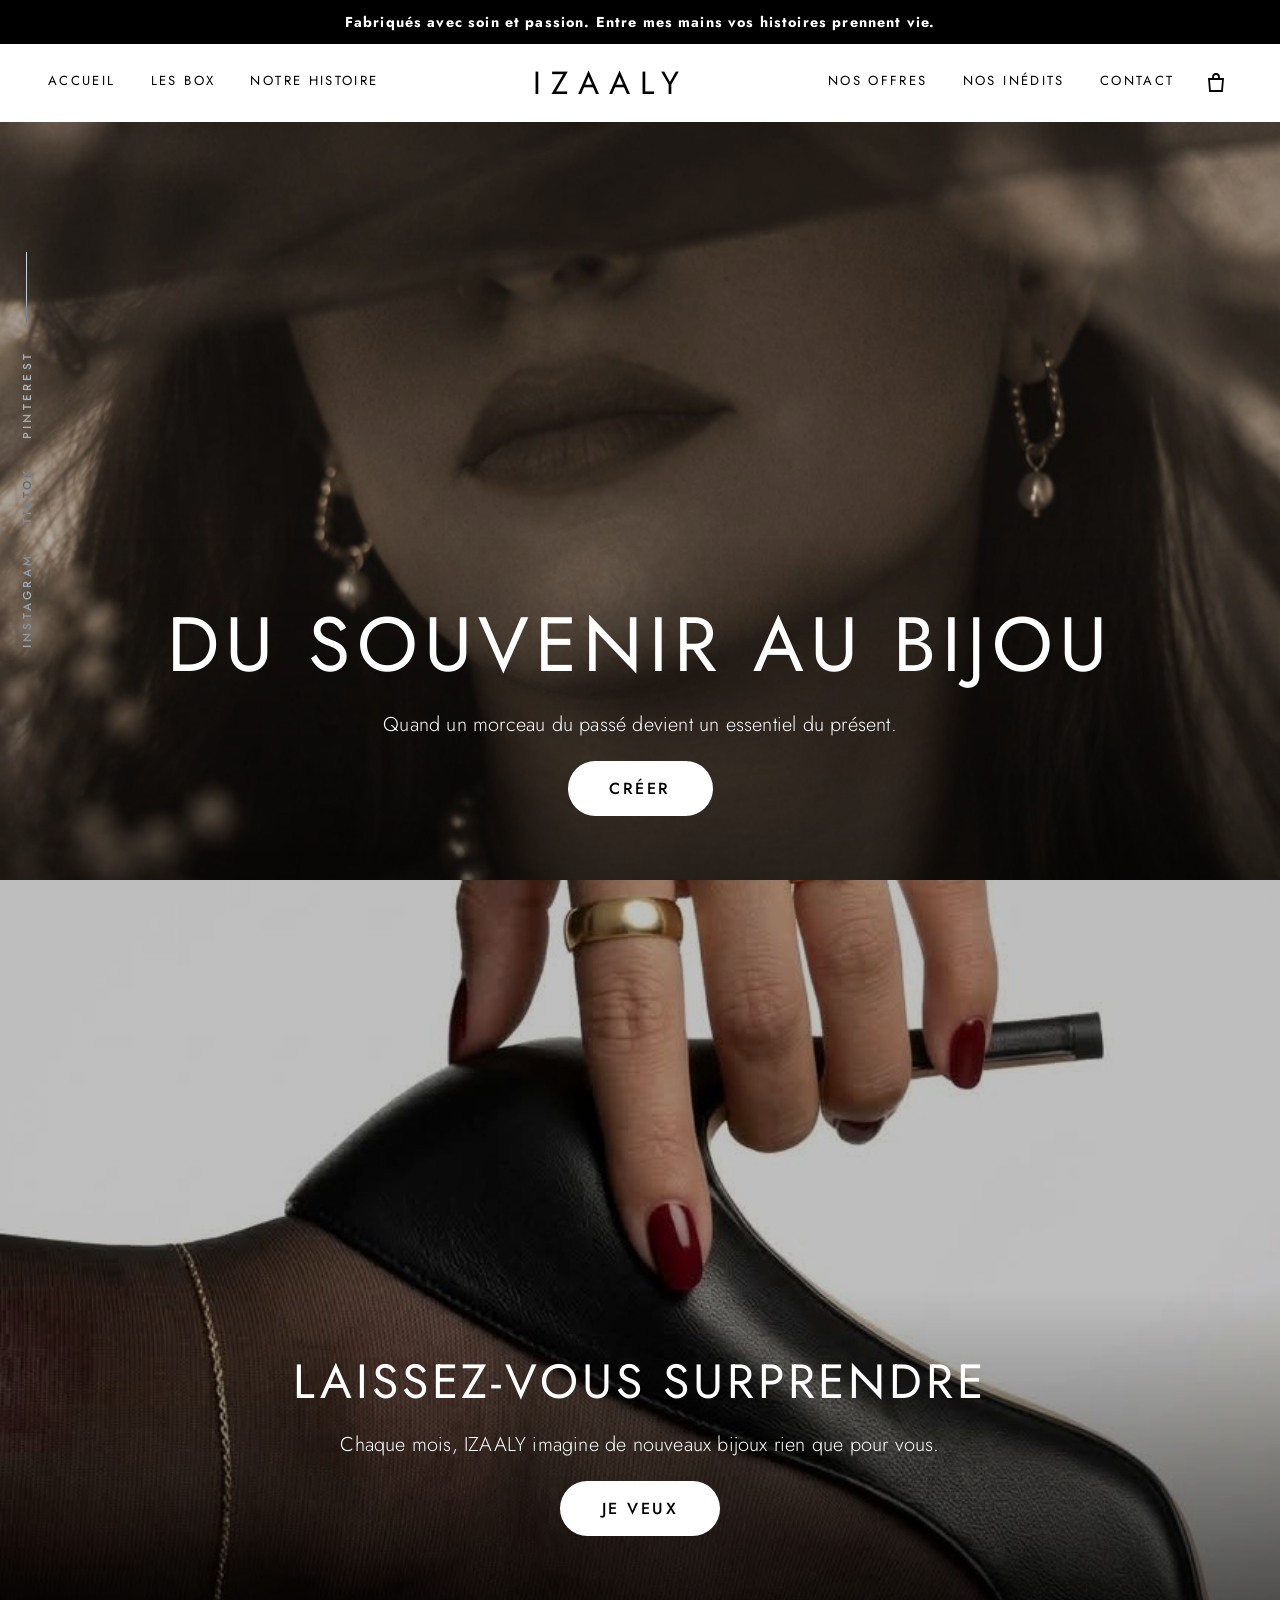
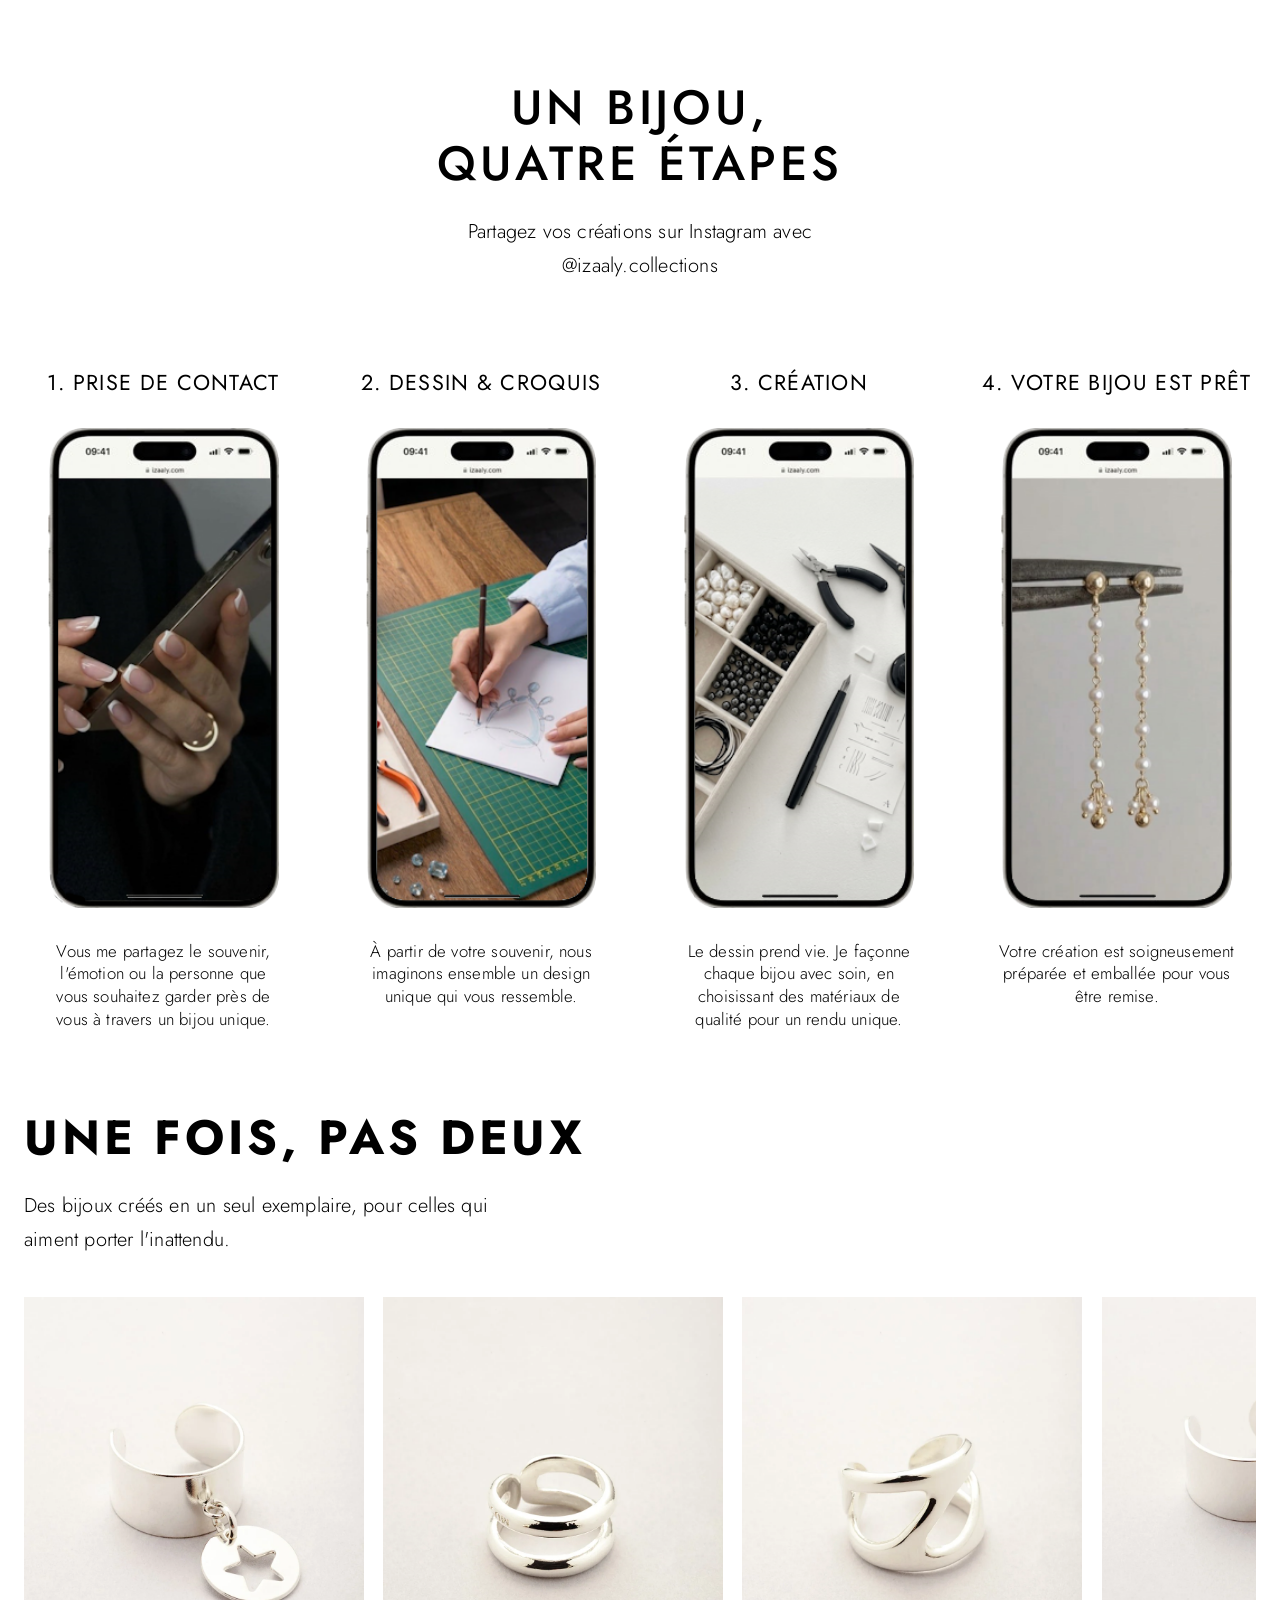
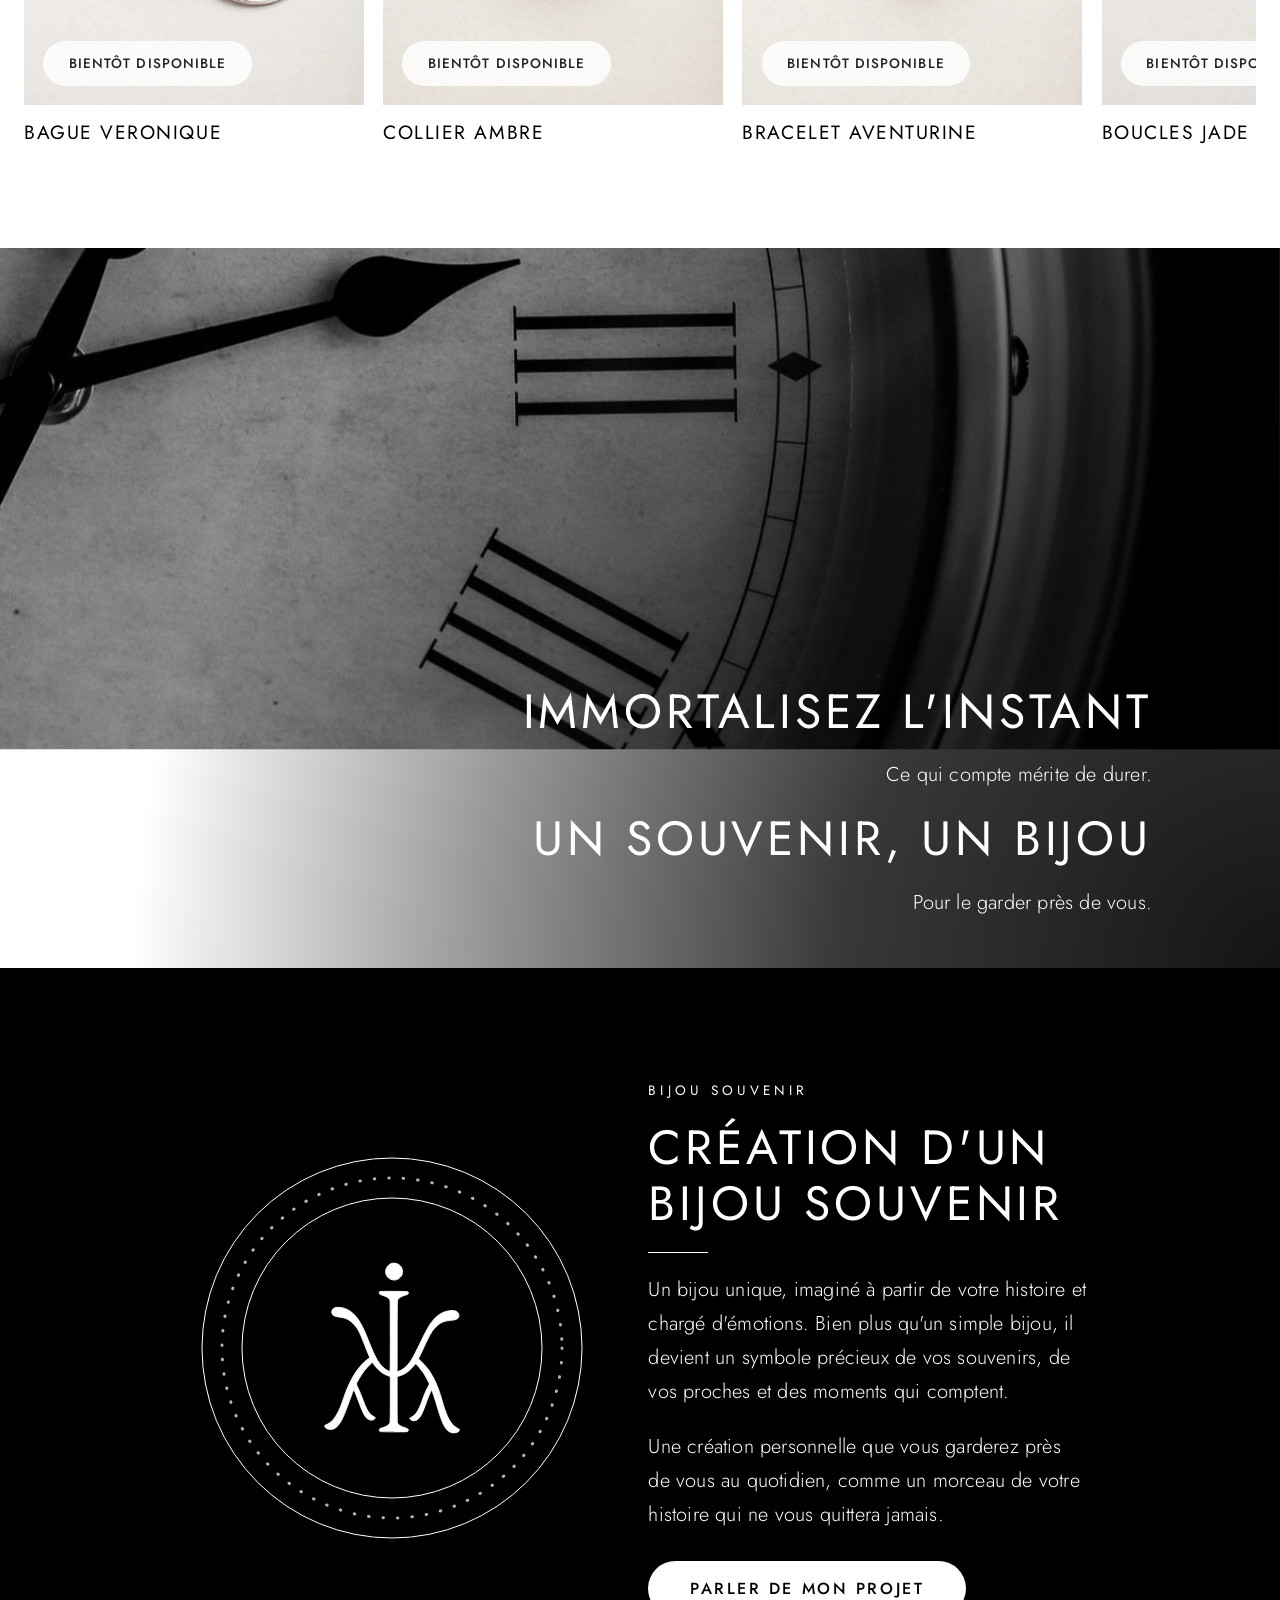
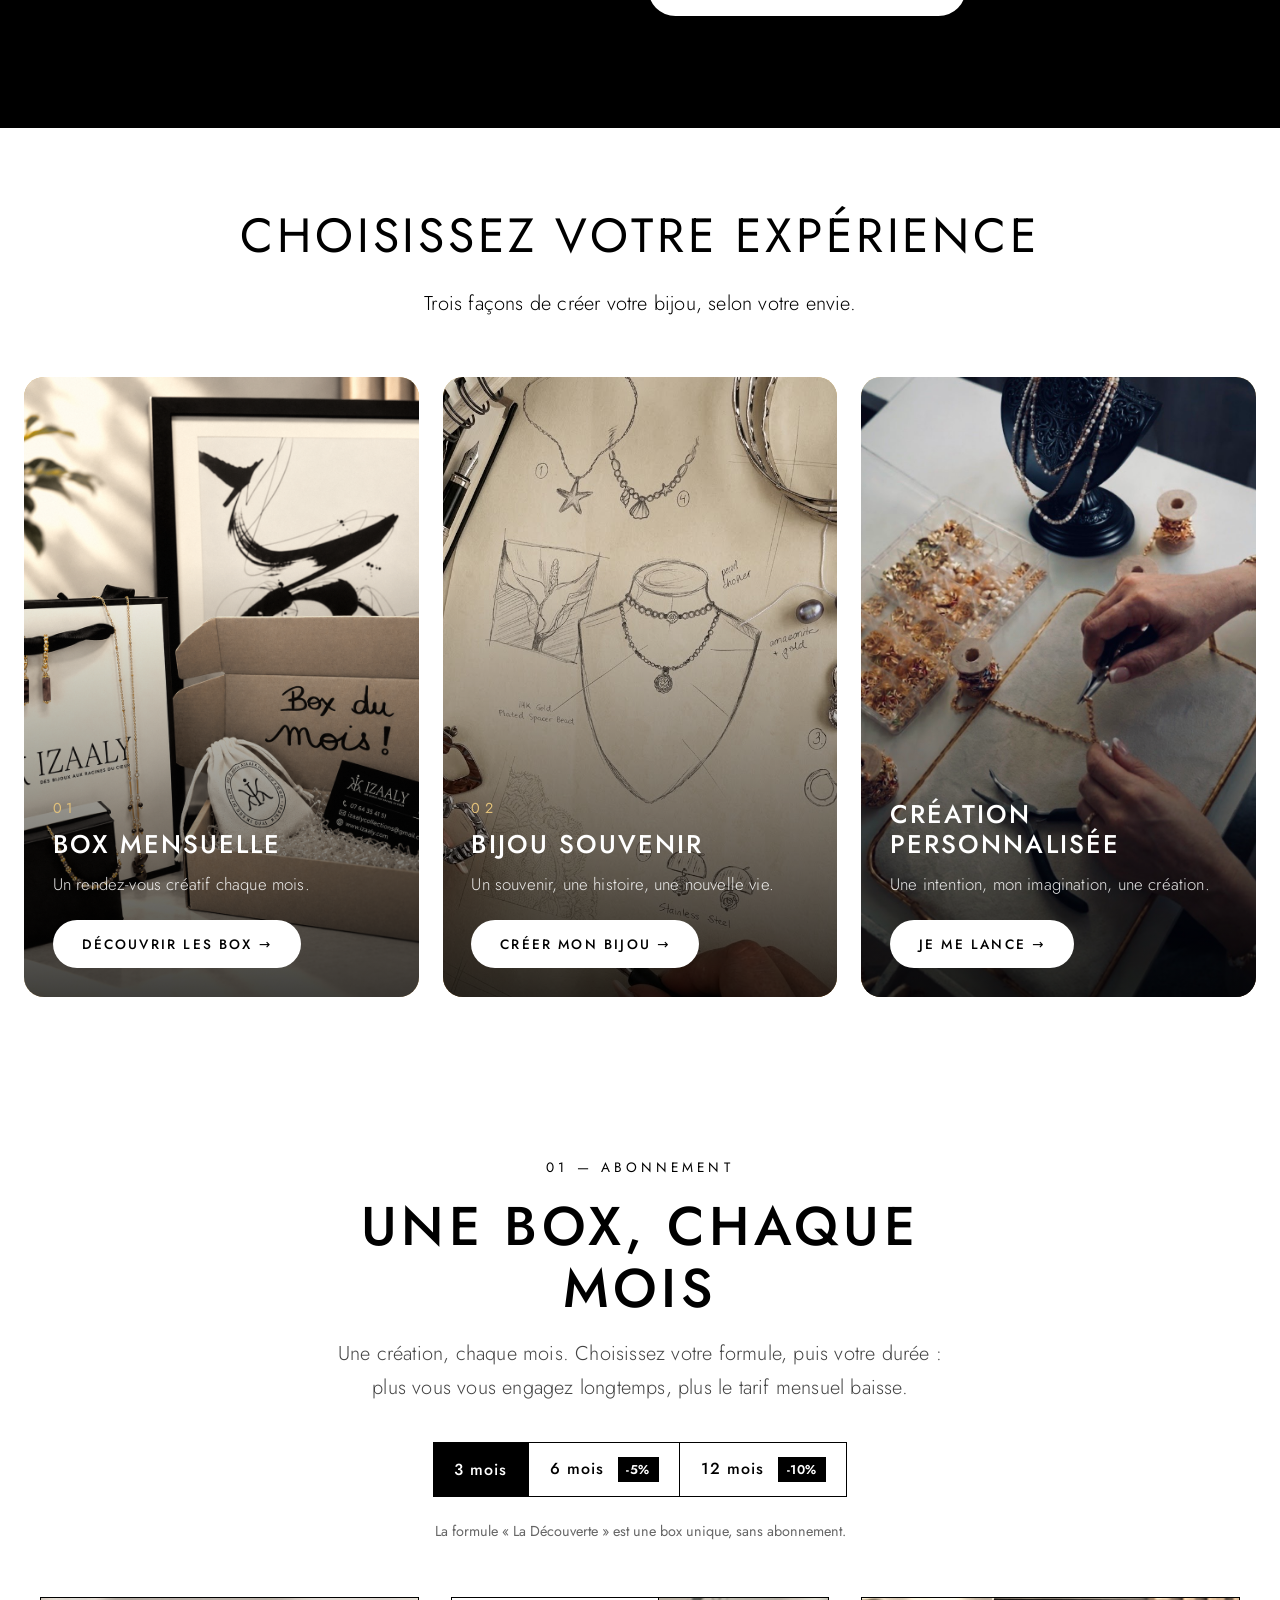
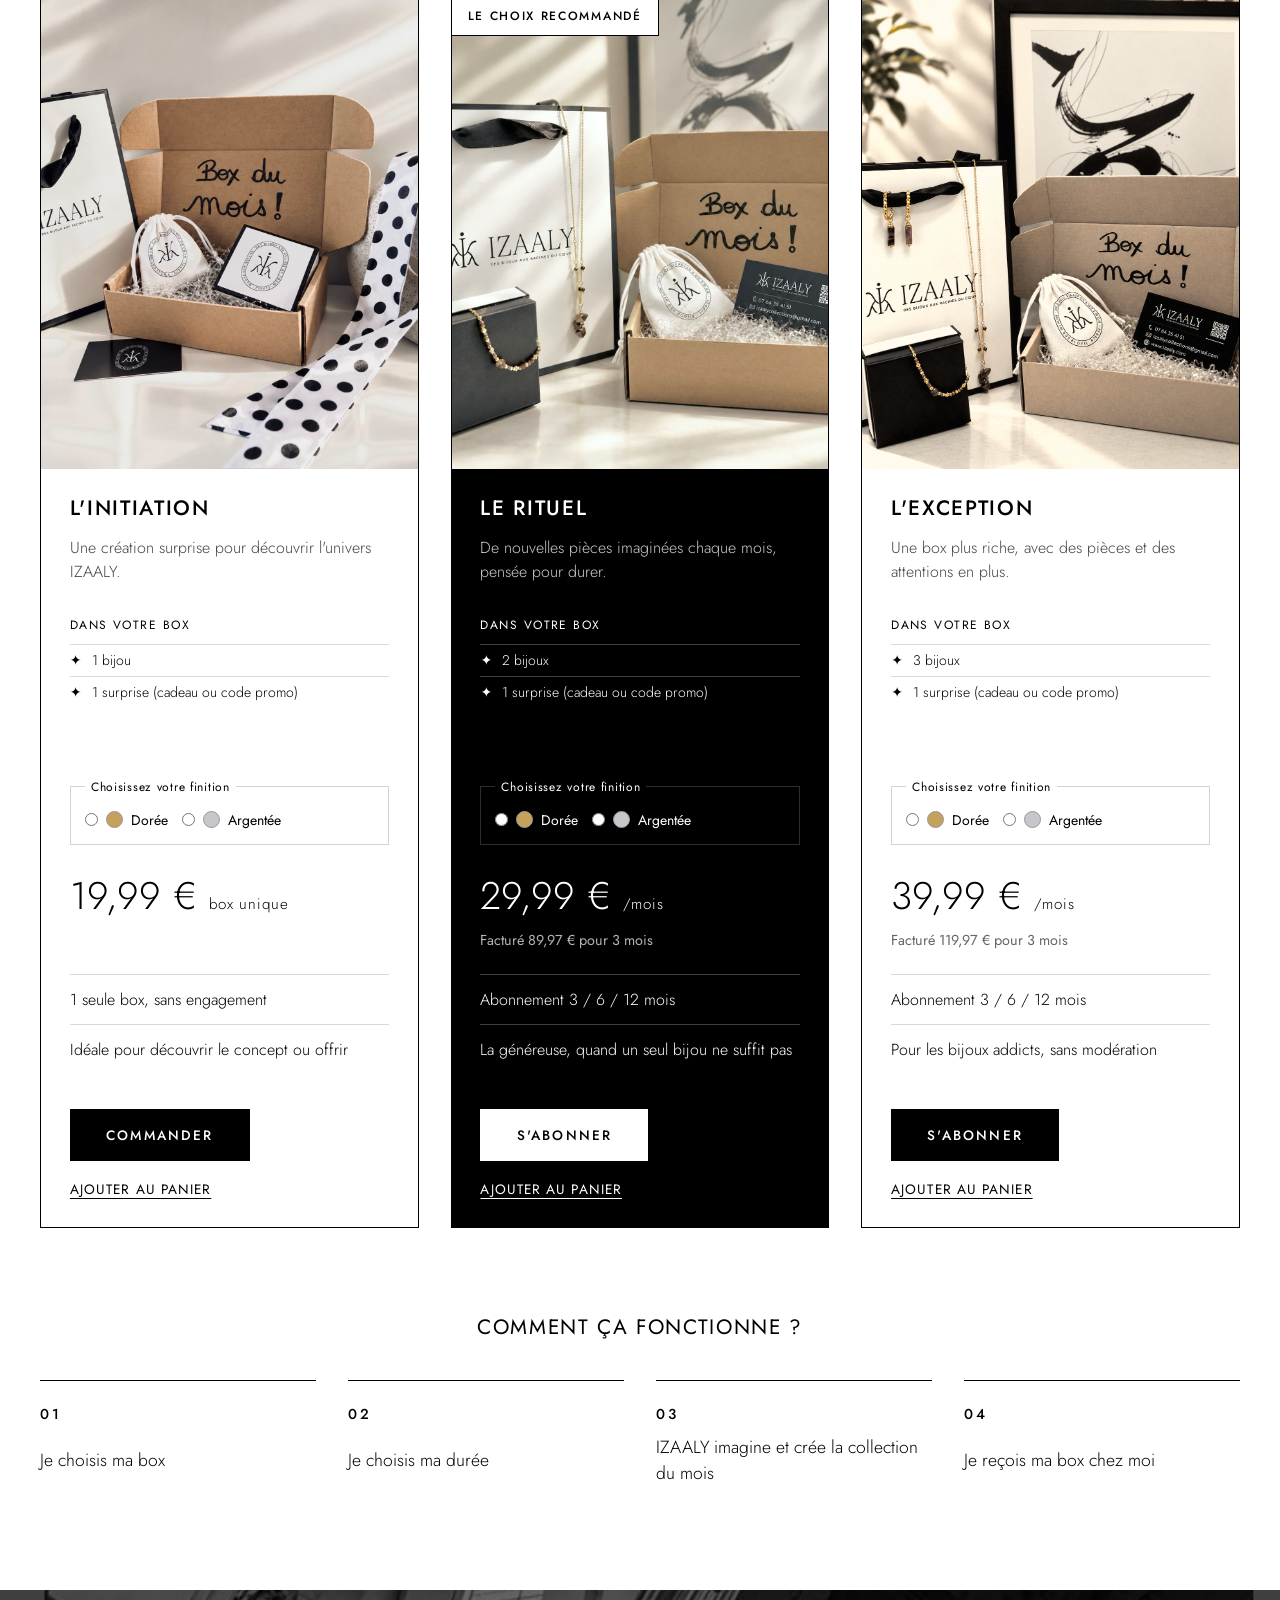
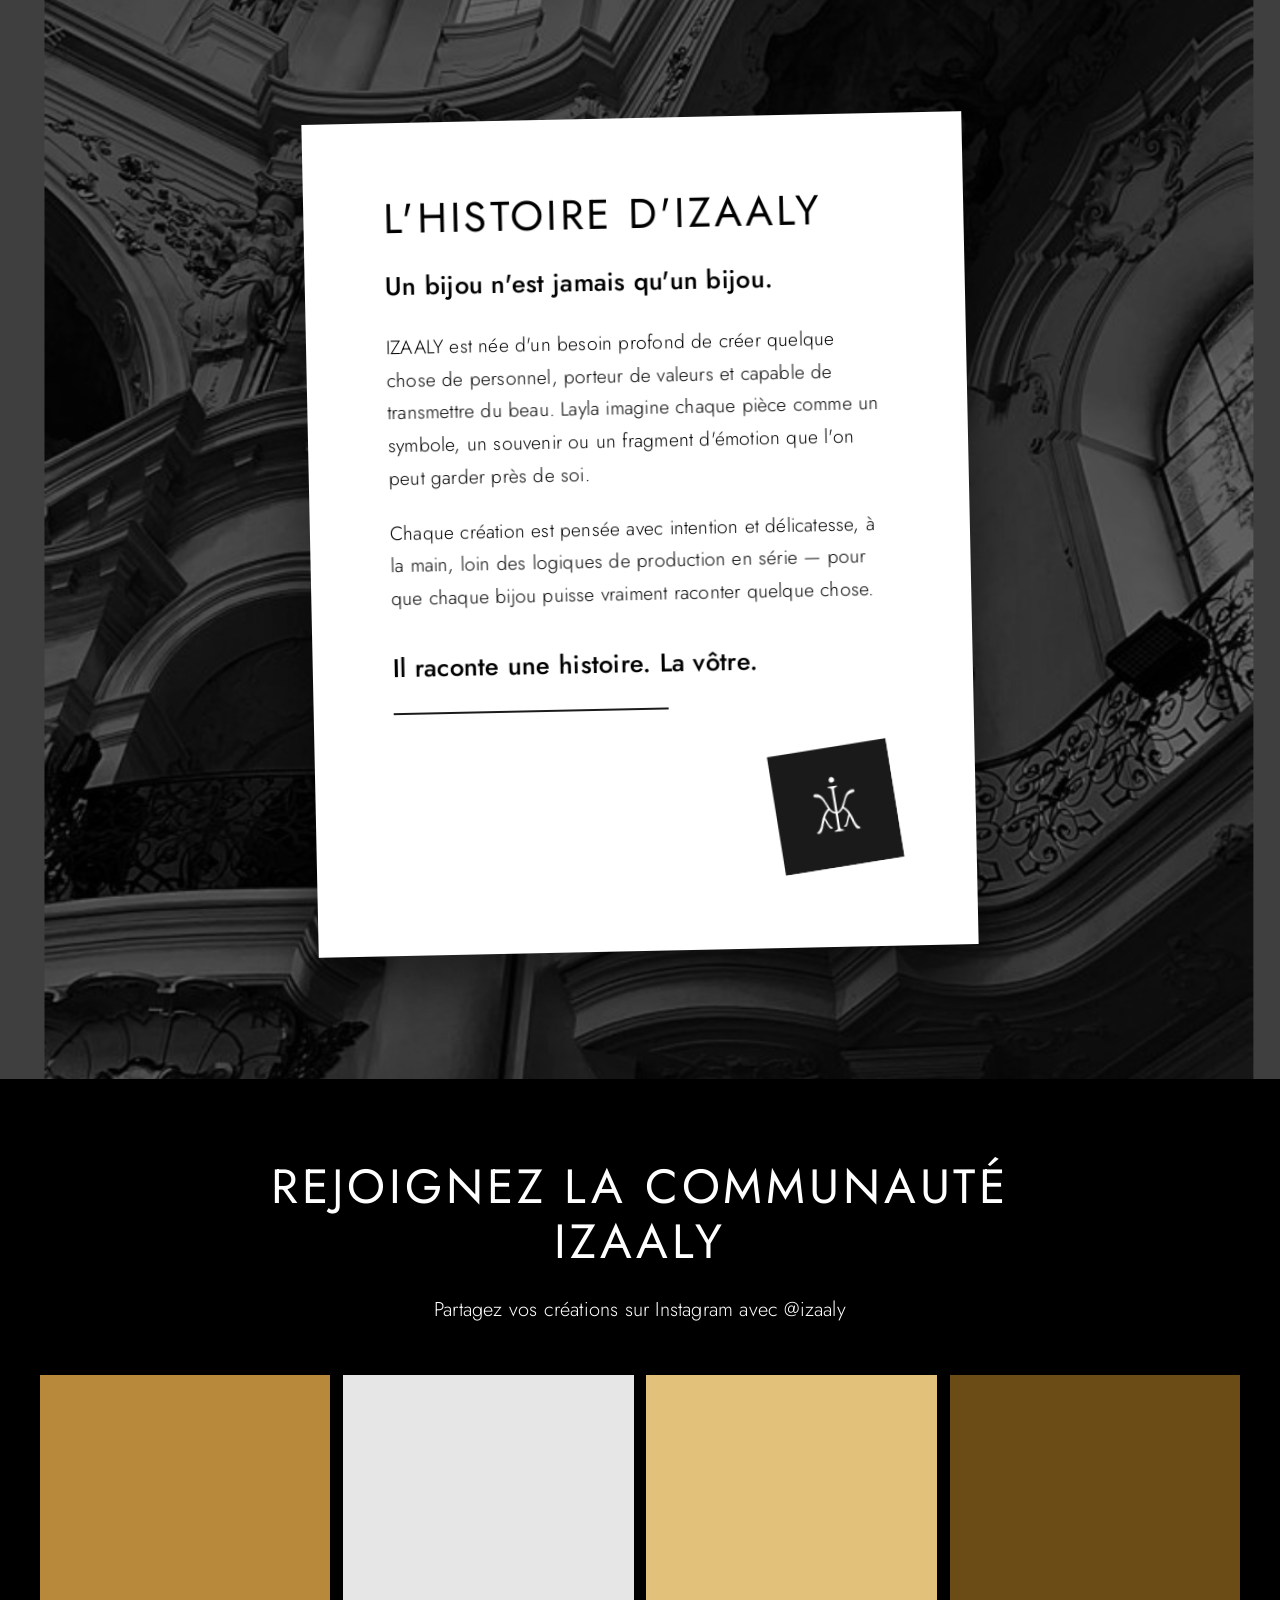
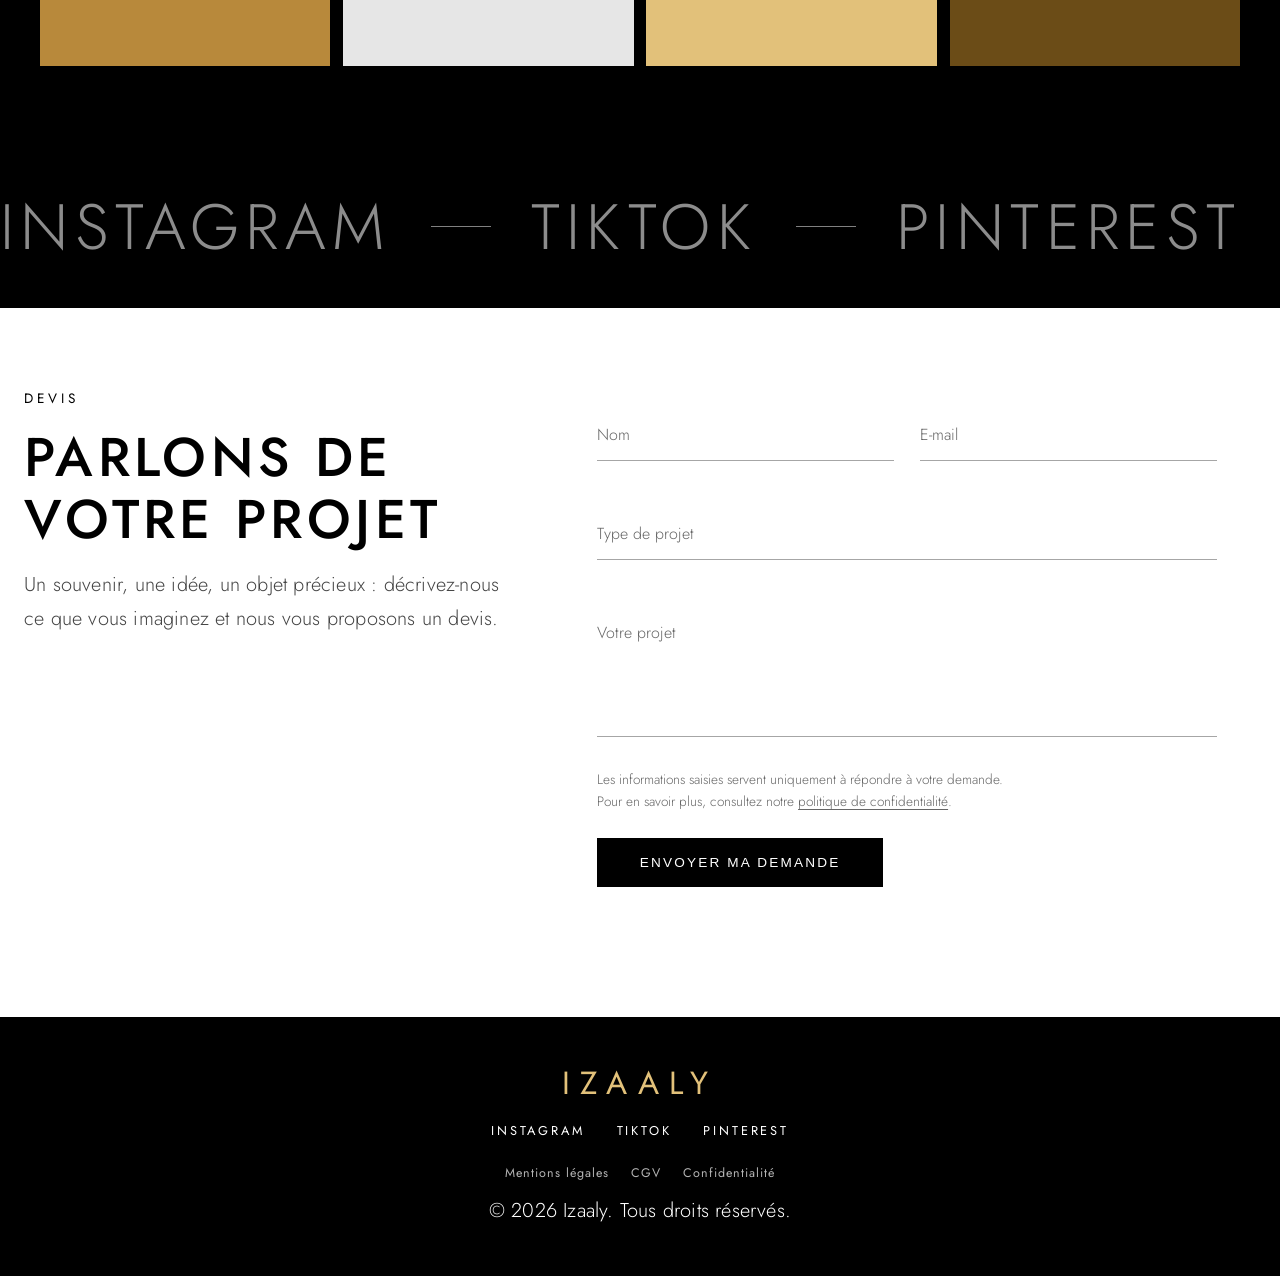
==== commit 45b86367: "Fix image URLs in meta tags Updated Open Graph and Twitter image URLs to use lowercase file extensio" ====
--- a/index.html
+++ b/index.html
@@ -23,7 +23,7 @@
   <meta property="og:description"
     content="Des bijoux imaginés à partir de votre histoire, façonnés à la main. Composez le vôtre ou découvrez la box mensuelle.">
   <meta property="og:url" content="https://izaaly.com/">
-  <meta property="og:image" content="https://izaaly.com/assets/img/og-image.PNG">
+  <meta property="og:image" content="https://izaaly.com/assets/img/og-image.png">
   <meta property="og:image:width" content="1200">
   <meta property="og:image:height" content="630">
   <meta property="og:image:alt" content="Bijou Izaaly porté par une cliente">
@@ -32,7 +32,7 @@
   <meta name="twitter:card" content="summary_large_image">
   <meta name="twitter:title" content="Izaaly — Bijoux personnalisés et créations sur mesure">
   <meta name="twitter:description" content="Des bijoux imaginés à partir de votre histoire, façonnés à la main.">
-  <meta name="twitter:image" content="https://izaaly.com/assets/img/og-image.PNG">
+  <meta name="twitter:image" content="https://izaaly.com/assets/img/og-image.png">
 
   <!-- Données structurées -->
   <script type="application/ld+json">
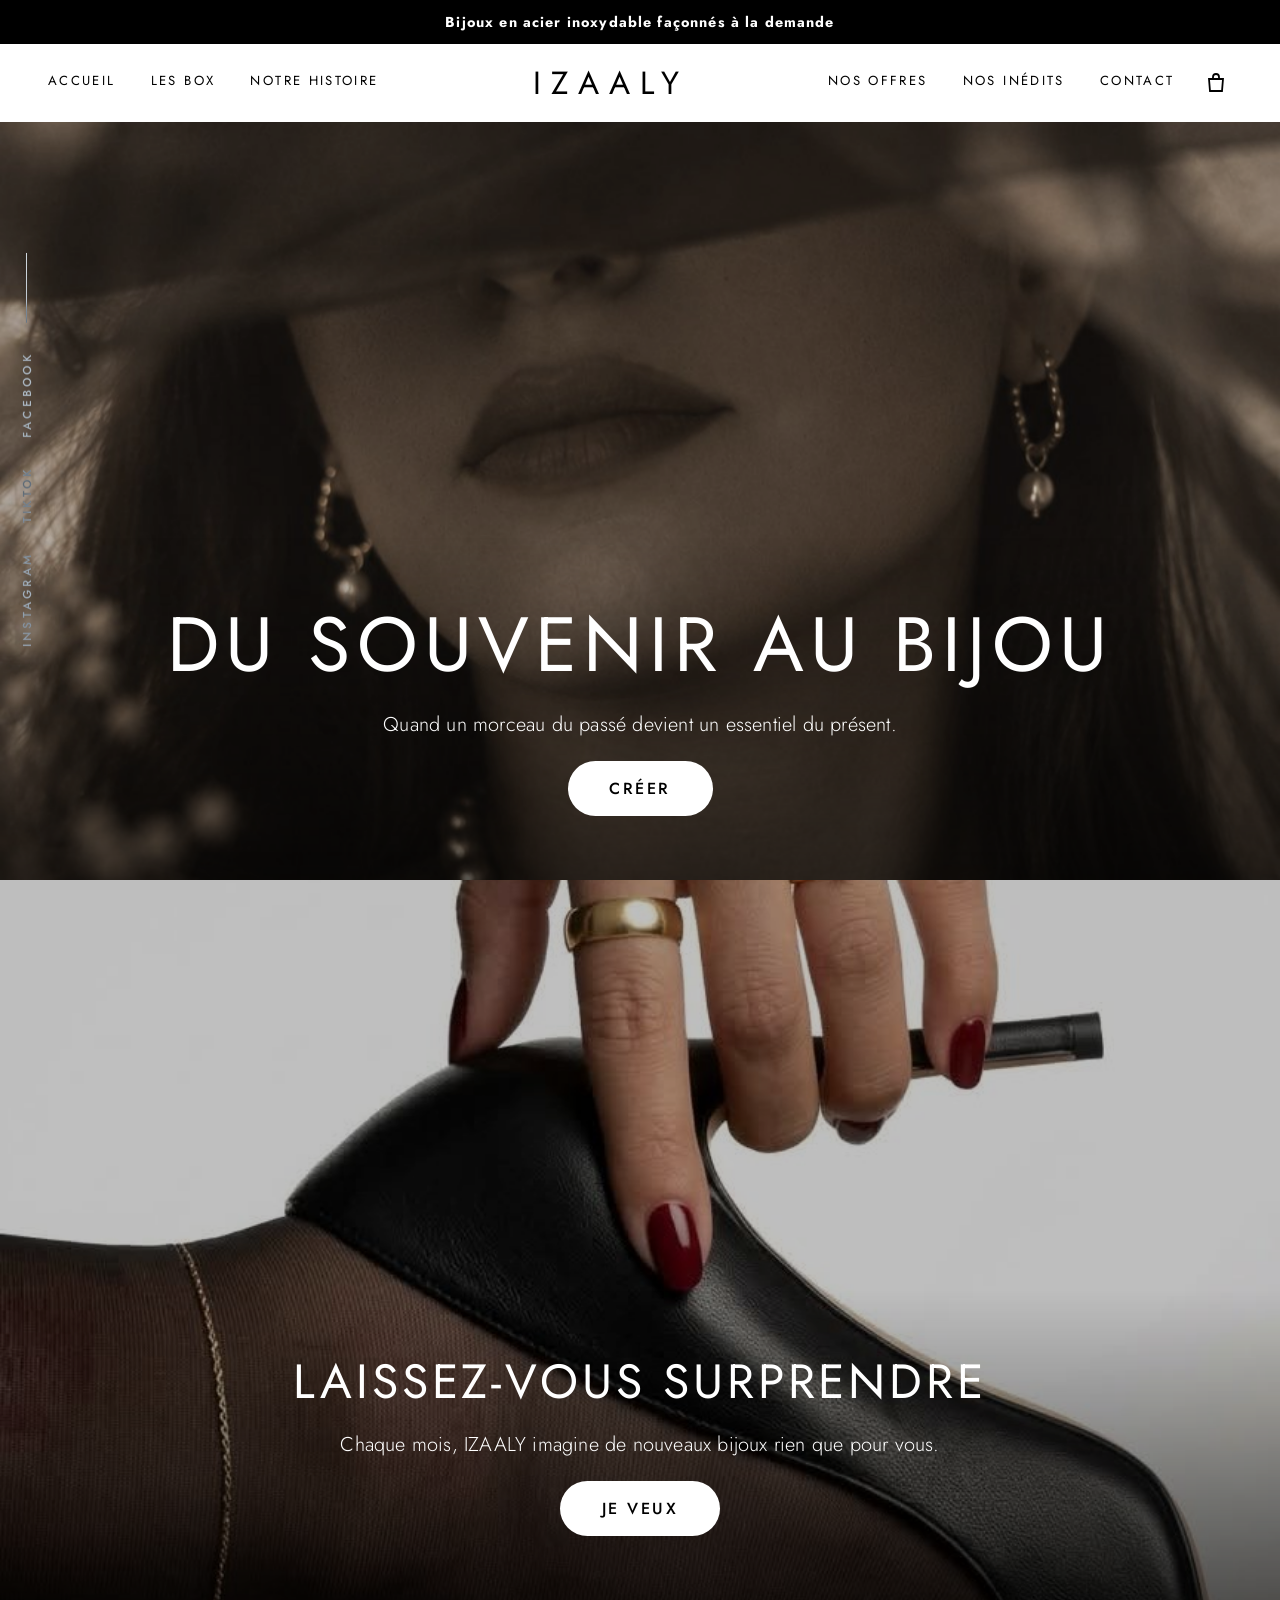
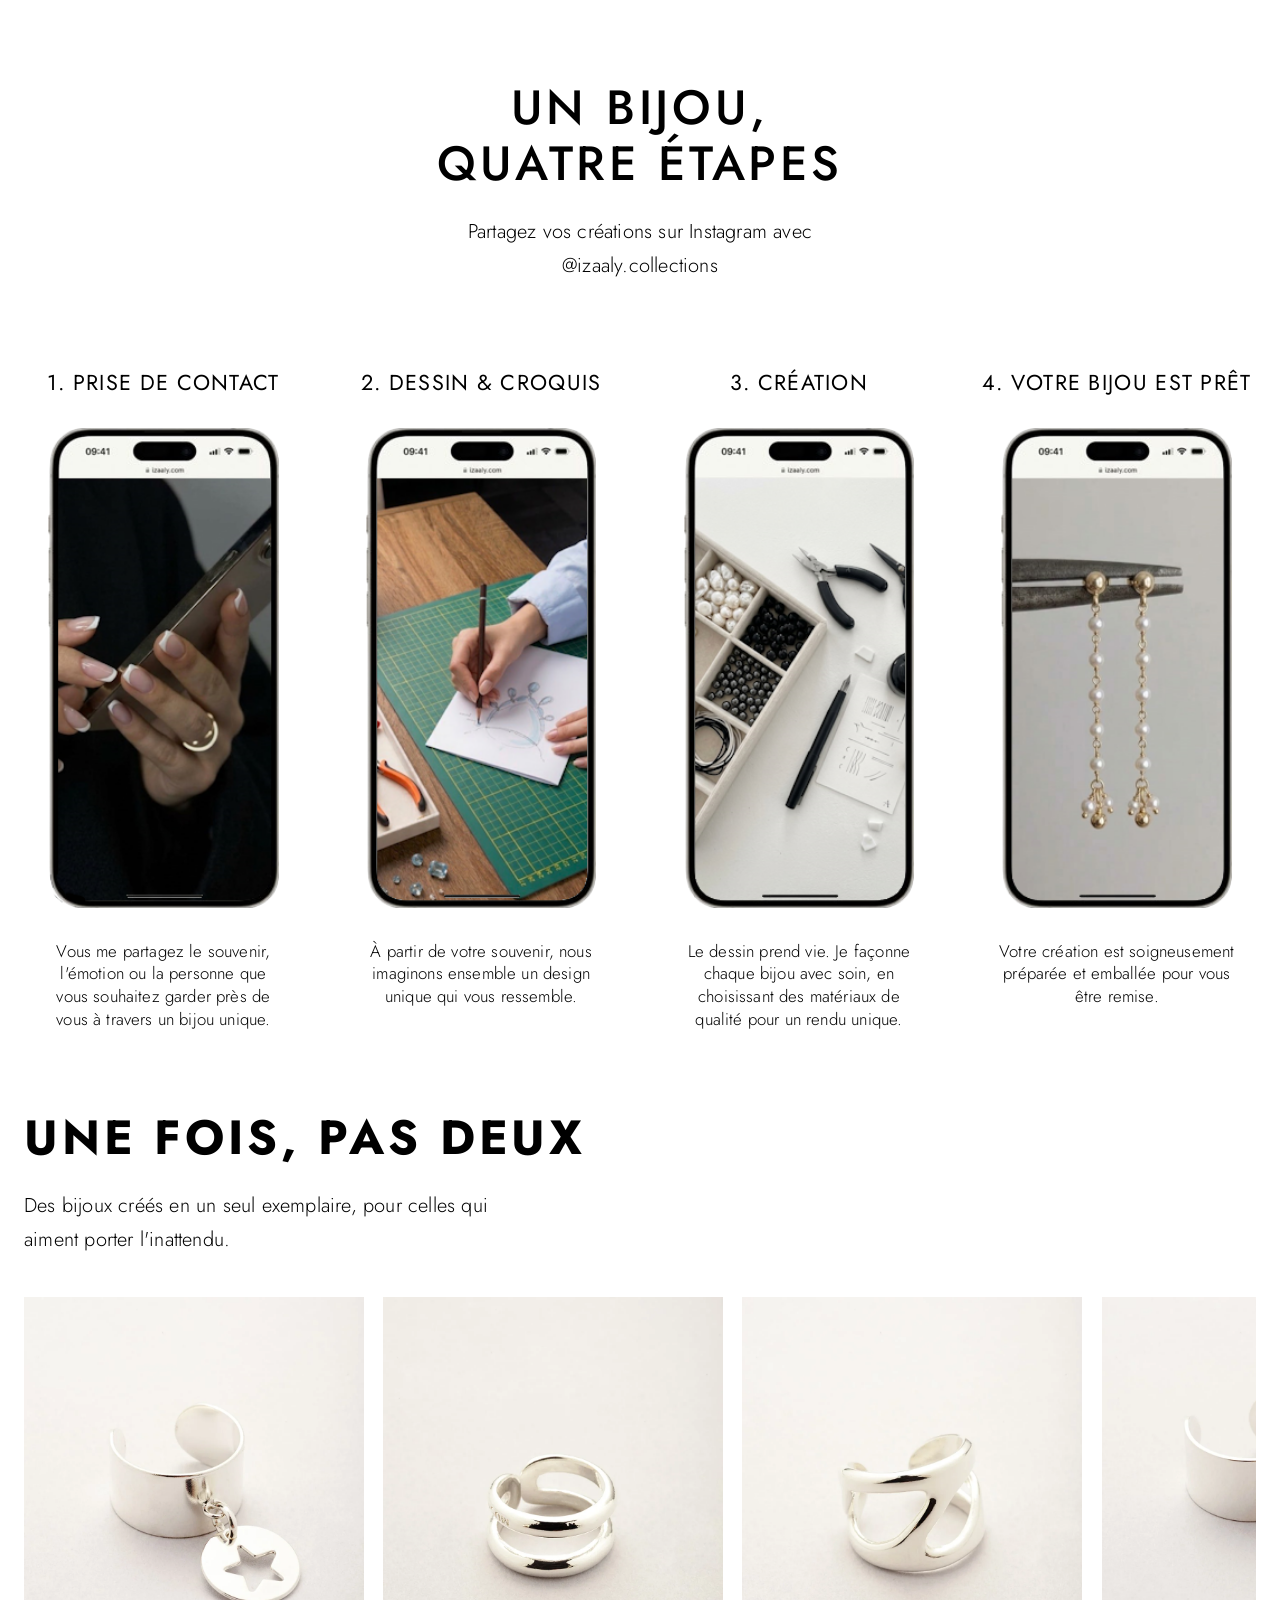
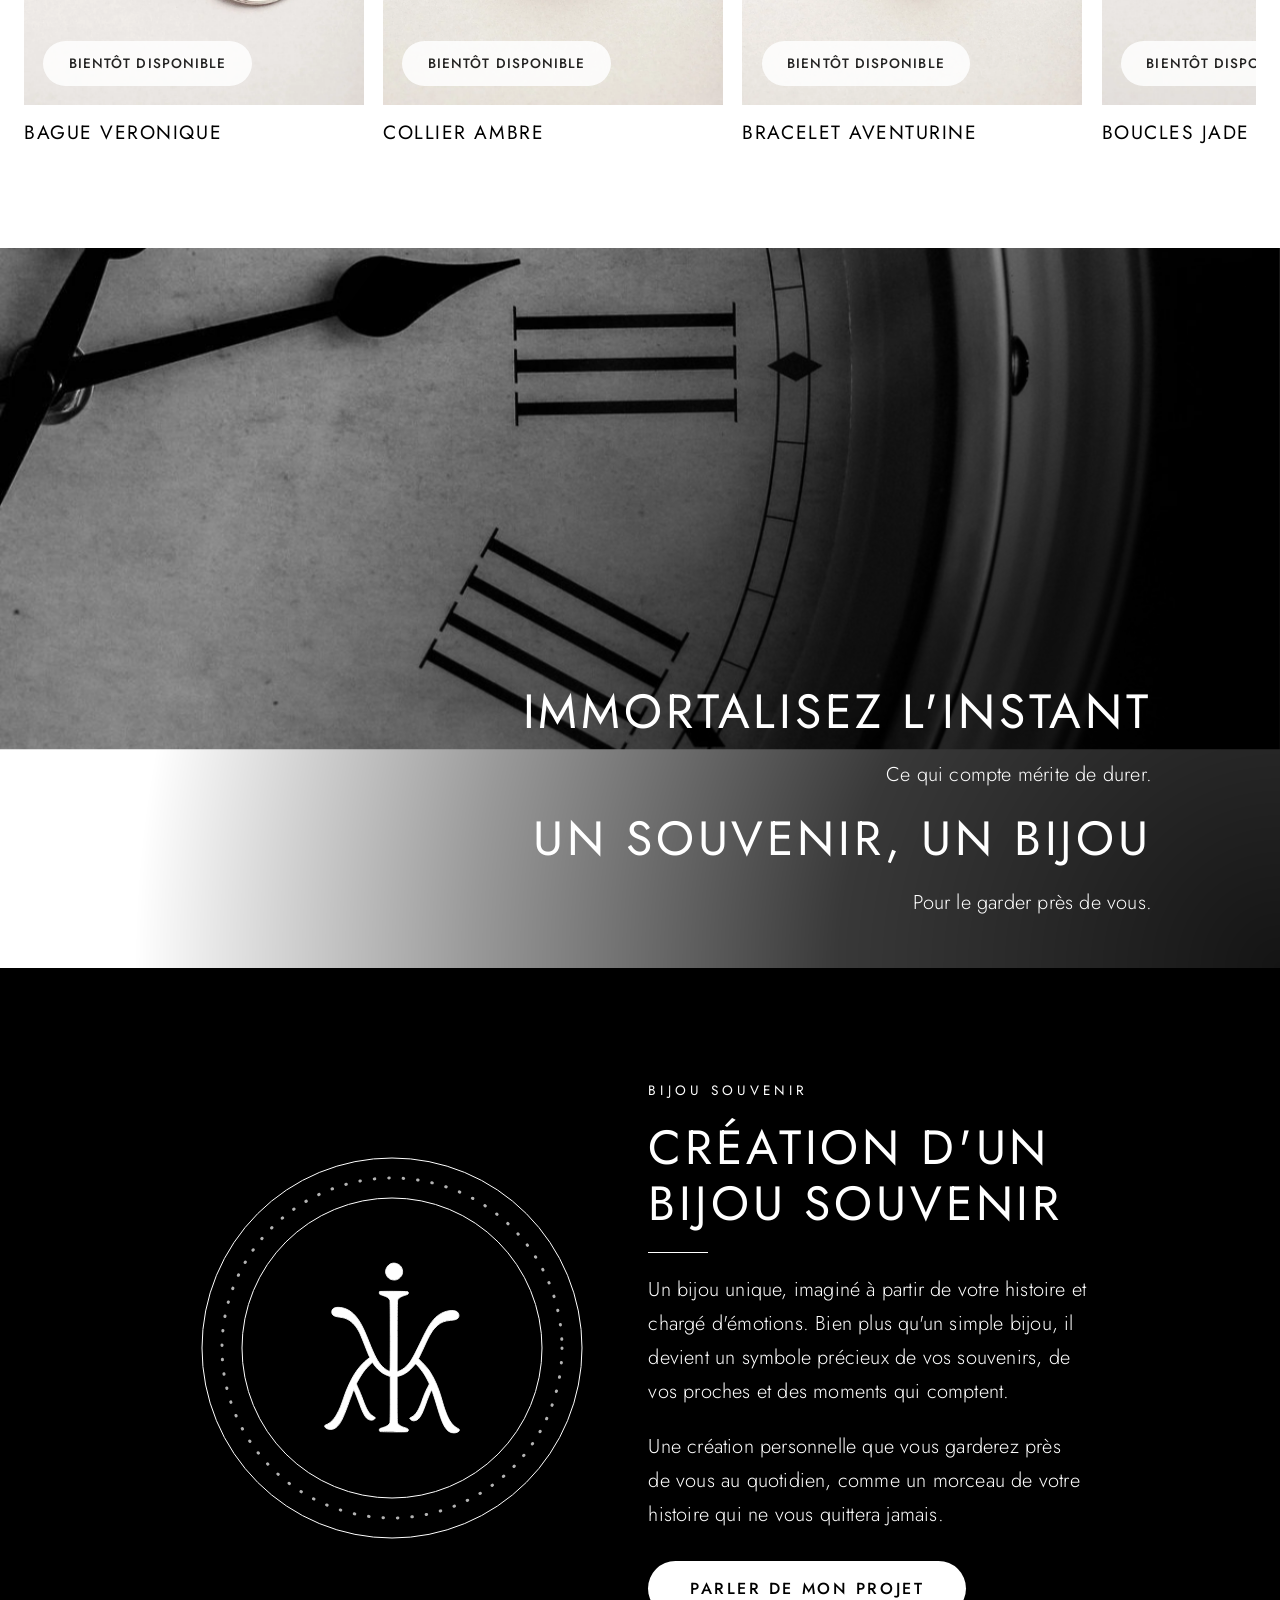
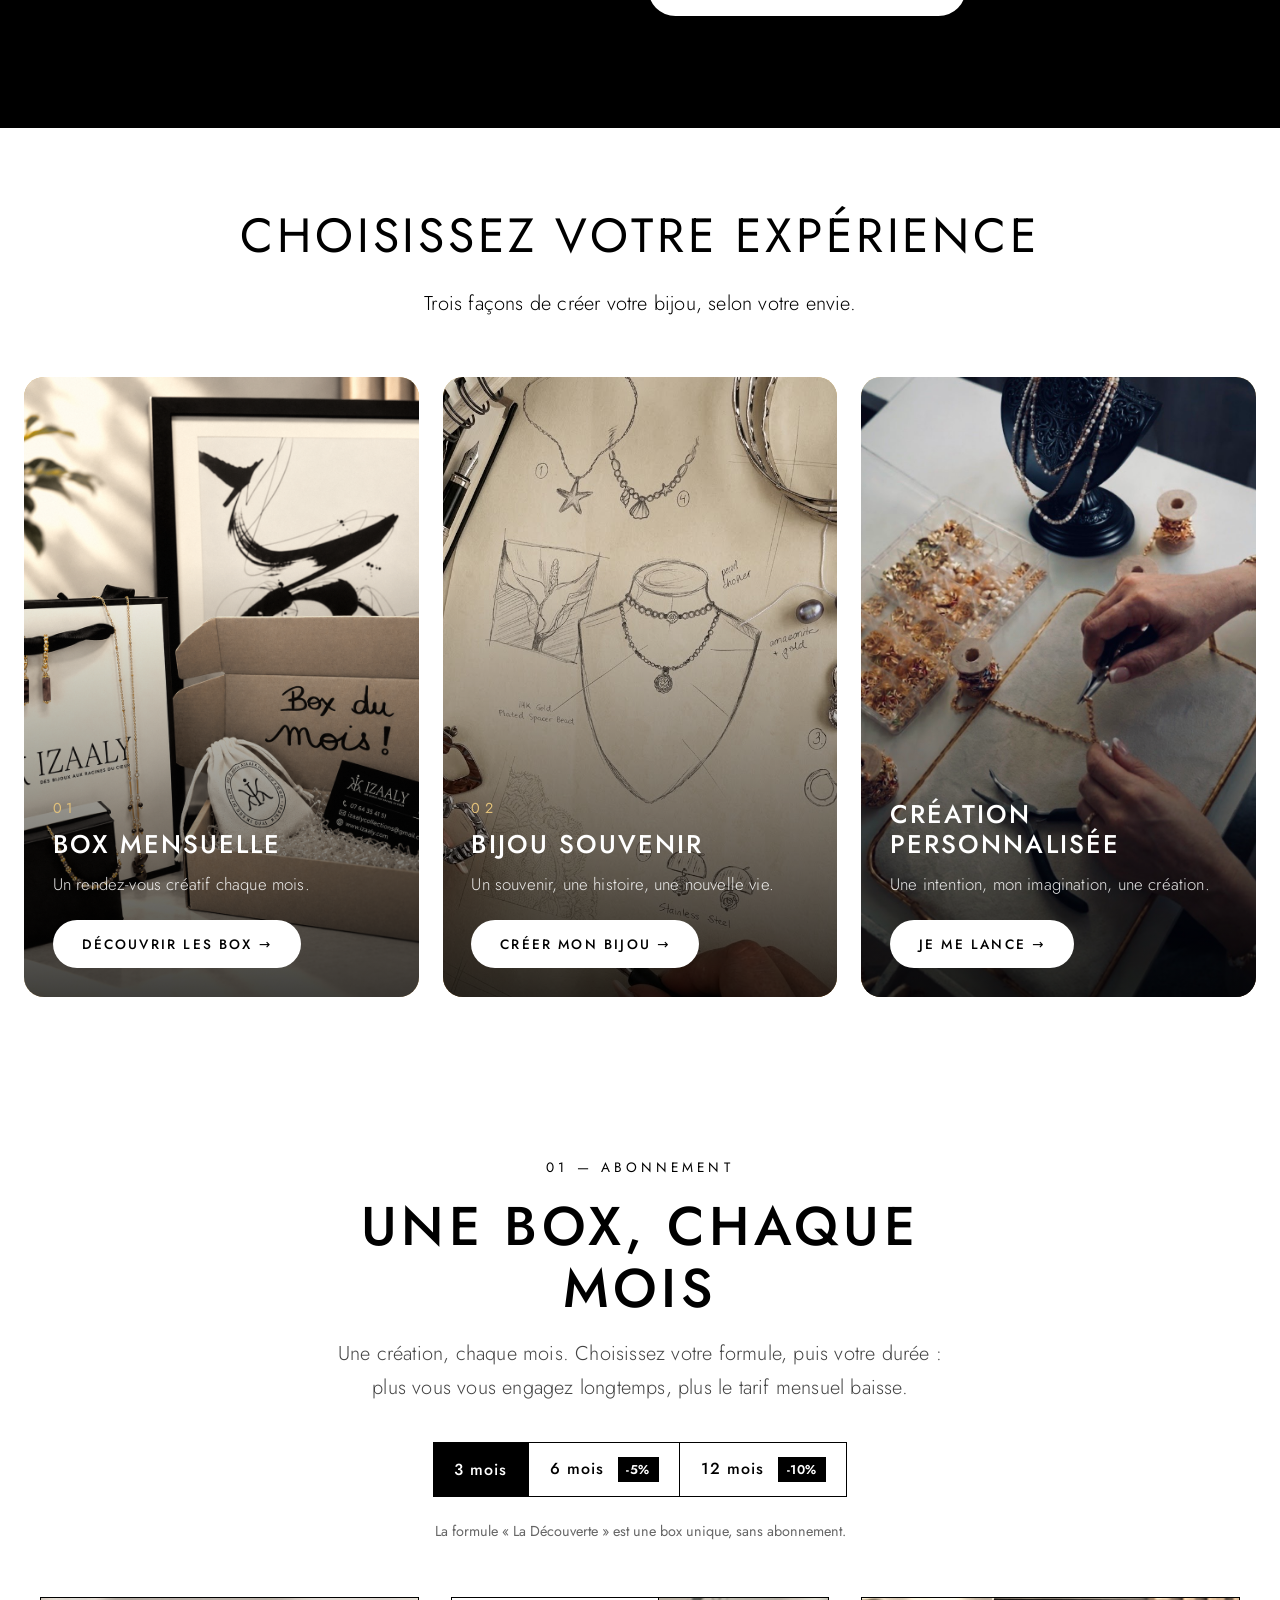
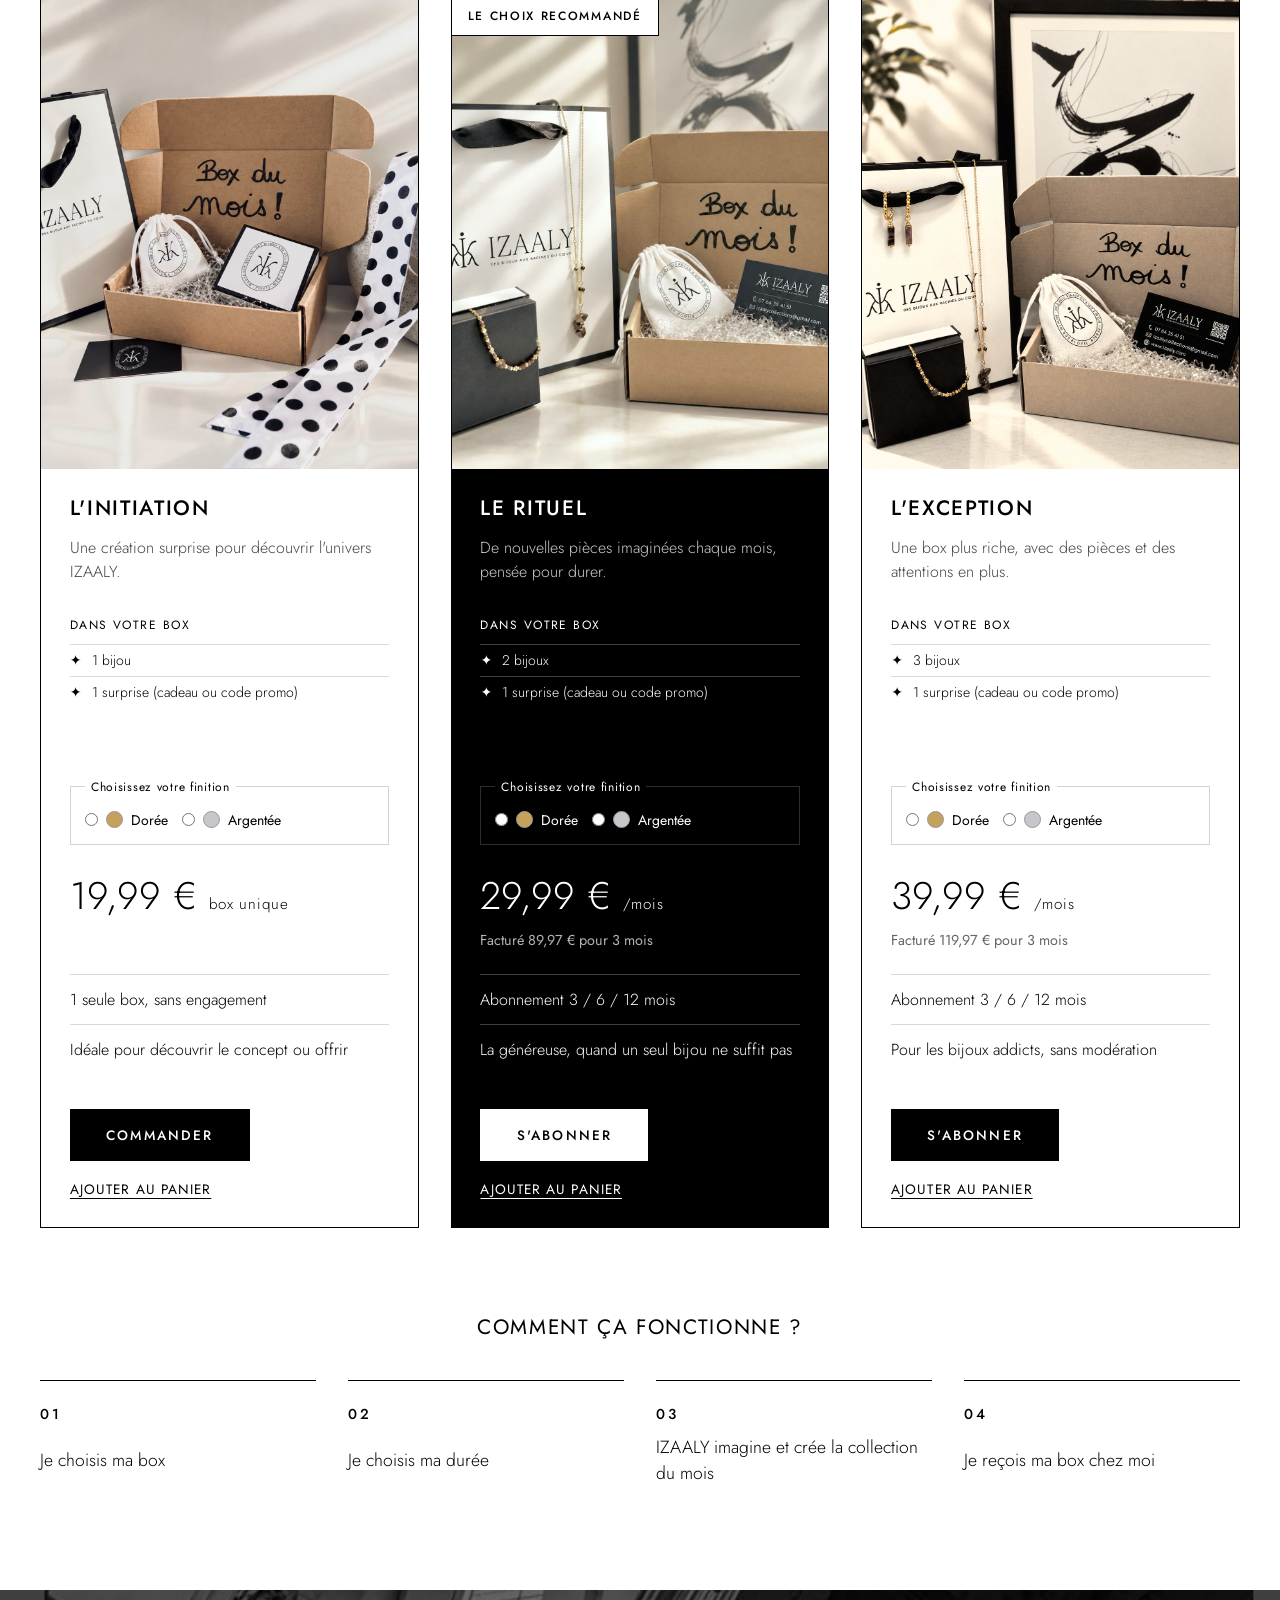
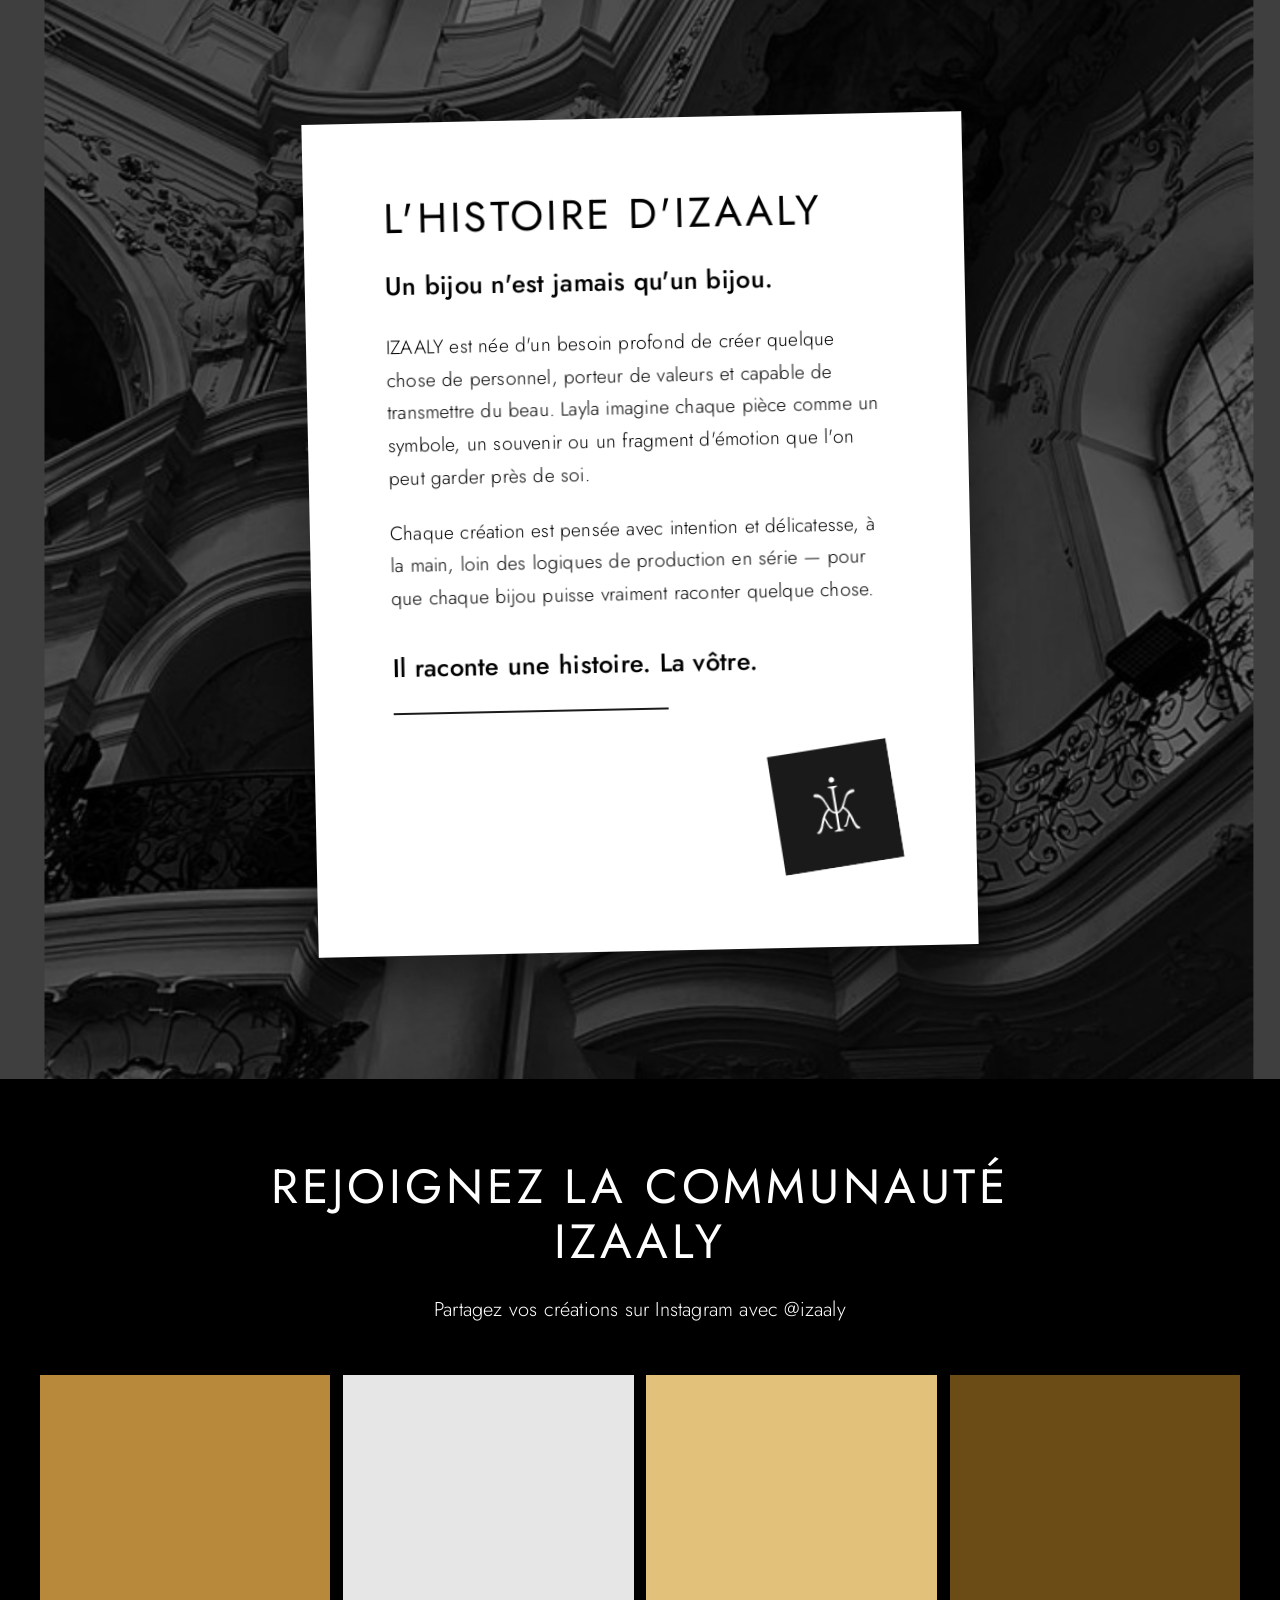
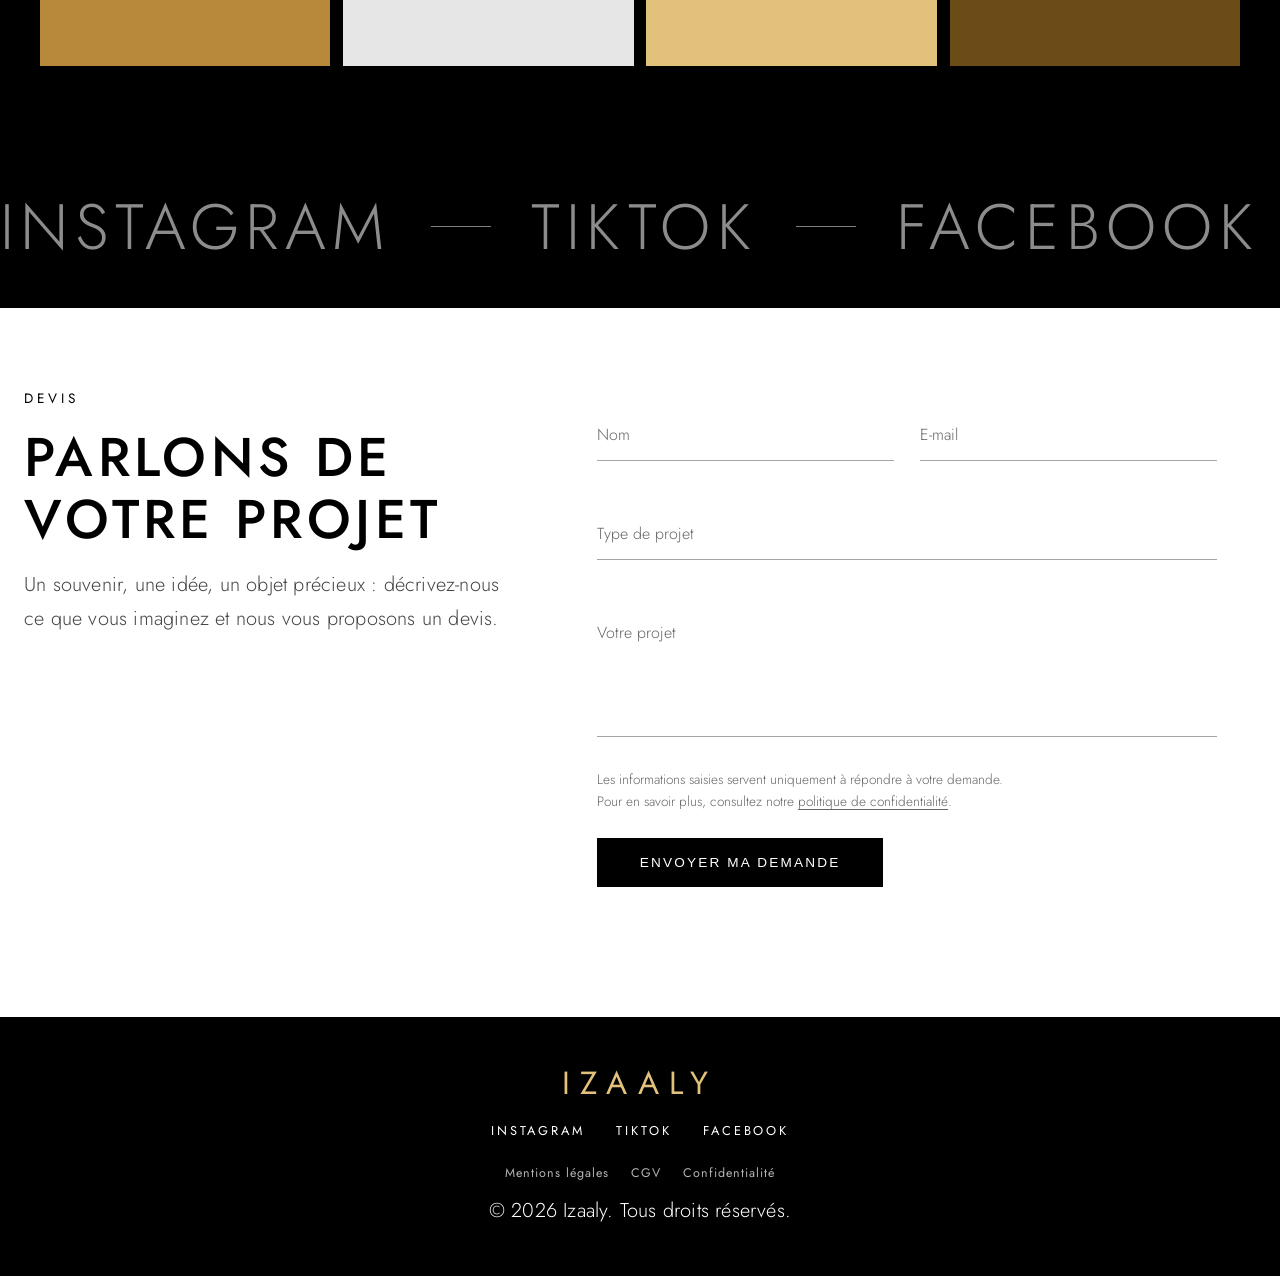
==== commit 722fc84b: "Update index.html" ====
--- a/index.html
+++ b/index.html
@@ -49,7 +49,7 @@
       "sameAs": [
         "https://www.instagram.com/izaaly.collections/",
         "https://www.tiktok.com/@izaaly.collections",
-        "https://pinterest.com/izaaly"
+        "https://www.facebook.com/people/Izaaly-Collections/61576125283925/"
       ]
     },
     {
@@ -78,7 +78,7 @@
     <a href="https://www.instagram.com/izaaly.collections/" data-social="instagram" target="_blank"
       rel="noopener">Instagram</a>
     <a href="https://www.tiktok.com/@izaaly.collections" data-social="tiktok" target="_blank" rel="noopener">TikTok</a>
-    <a href="https://pinterest.com/izaaly" data-social="pinterest" target="_blank" rel="noopener">Pinterest</a>
+    <a href="https://www.facebook.com/people/Izaaly-Collections/61576125283925/" data-social="facebook" target="_blank" rel="noopener">Facebook</a>
   </aside>
 
   <div class="topbar" aria-live="polite">
@@ -121,7 +121,7 @@
         rel="noopener">Instagram</a>
       <a href="https://www.tiktok.com/@izaaly.collections" data-social="tiktok" target="_blank"
         rel="noopener">TikTok</a>
-      <a href="https://pinterest.com/izaaly" data-social="pinterest" target="_blank" rel="noopener">Pinterest</a>
+      <a href="https://https://www.facebook.com/people/Izaaly-Collections/61576125283925/" data-social="facebook" target="_blank" rel="noopener">Facebook</a>
     </div>
   </nav>
 
@@ -673,7 +673,7 @@
             rel="noopener">Instagram</a><i class="sep"></i>
           <a href="https://www.tiktok.com/@izaaly.collections" data-social="tiktok" target="_blank"
             rel="noopener">TikTok</a><i class="sep"></i>
-          <a href="https://pinterest.com/izaaly" data-social="pinterest" target="_blank" rel="noopener">Pinterest</a><i
+          <a href="https://www.facebook.com/people/Izaaly-Collections/61576125283925/" data-social="facebook" target="_blank" rel="noopener">Facebook</a><i
             class="sep"></i>
           <span data-text="social.handle">@izaaly.collections</span>
         </div>
@@ -682,8 +682,8 @@
             class="sep"></i>
           <a href="https://www.tiktok.com/@izaaly.collections" data-social="tiktok" tabindex="-1">TikTok</a><i
             class="sep"></i>
-          <a href="https://pinterest.com/izaaly" data-social="pinterest" tabindex="-1">Pinterest</a><i class="sep"></i>
-          <span data-text="social.handle">@izaaly</span><i class="sep"></i>
+          <a href="https://www.facebook.com/people/Izaaly-Collections/61576125283925/" data-social="facebook" tabindex="-1">Facebook</a><i class="sep"></i>
+          <span data-text="social.handle">@izaalycollections</span><i class="sep"></i>
         </div>
       </div>
     </section>
@@ -749,7 +749,7 @@
         rel="noopener">Instagram</a>
       <a href="https://www.tiktok.com/@izaaly.collections" data-social="tiktok" target="_blank"
         rel="noopener">TikTok</a>
-      <a href="https://pinterest.com/izaaly" data-social="pinterest" target="_blank" rel="noopener">Pinterest</a>
+      <a href="https://www.facebook.com/people/Izaaly-Collections/61576125283925/" data-social="facebook" target="_blank" rel="noopener">Facebook</a>
     </nav>
     <nav class="footer-legal" aria-label="Informations légales">
       <a href="./mentions-legales.html" data-edit="footer.mentions">Mentions légales</a>
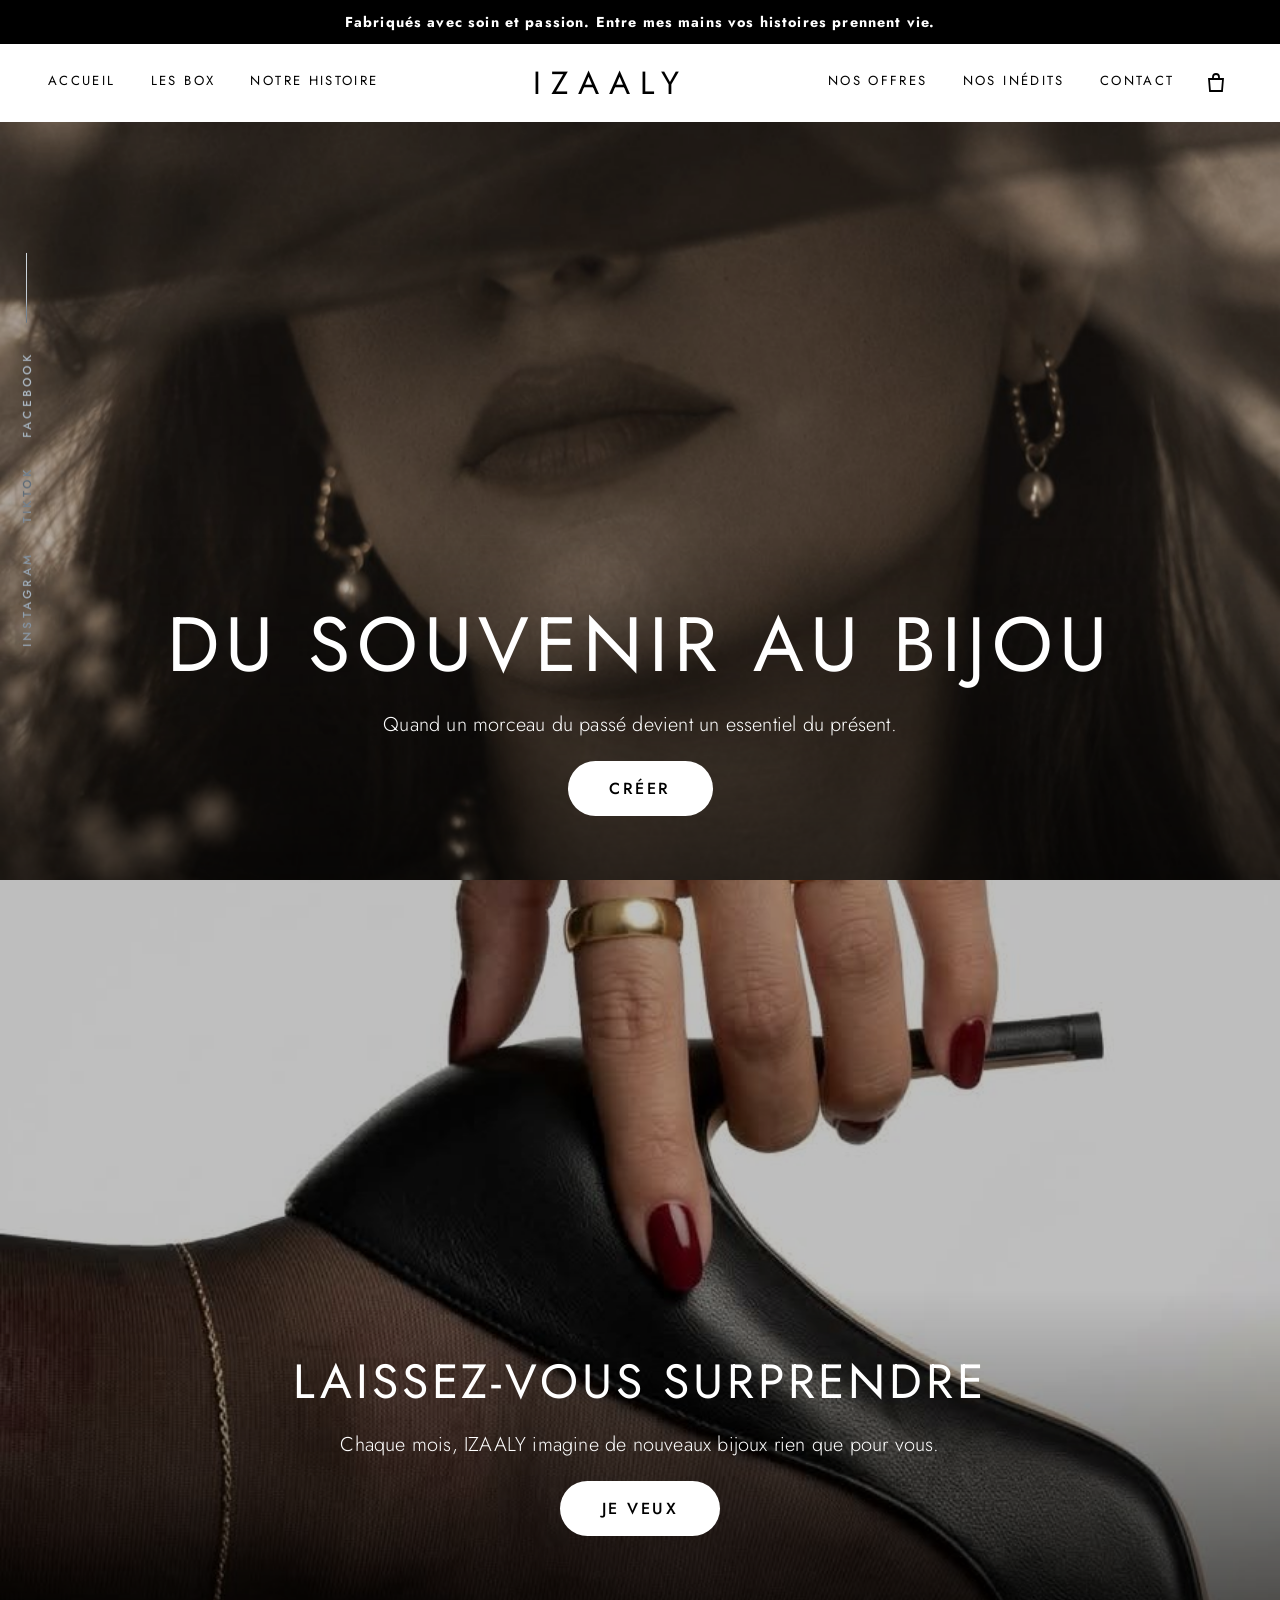
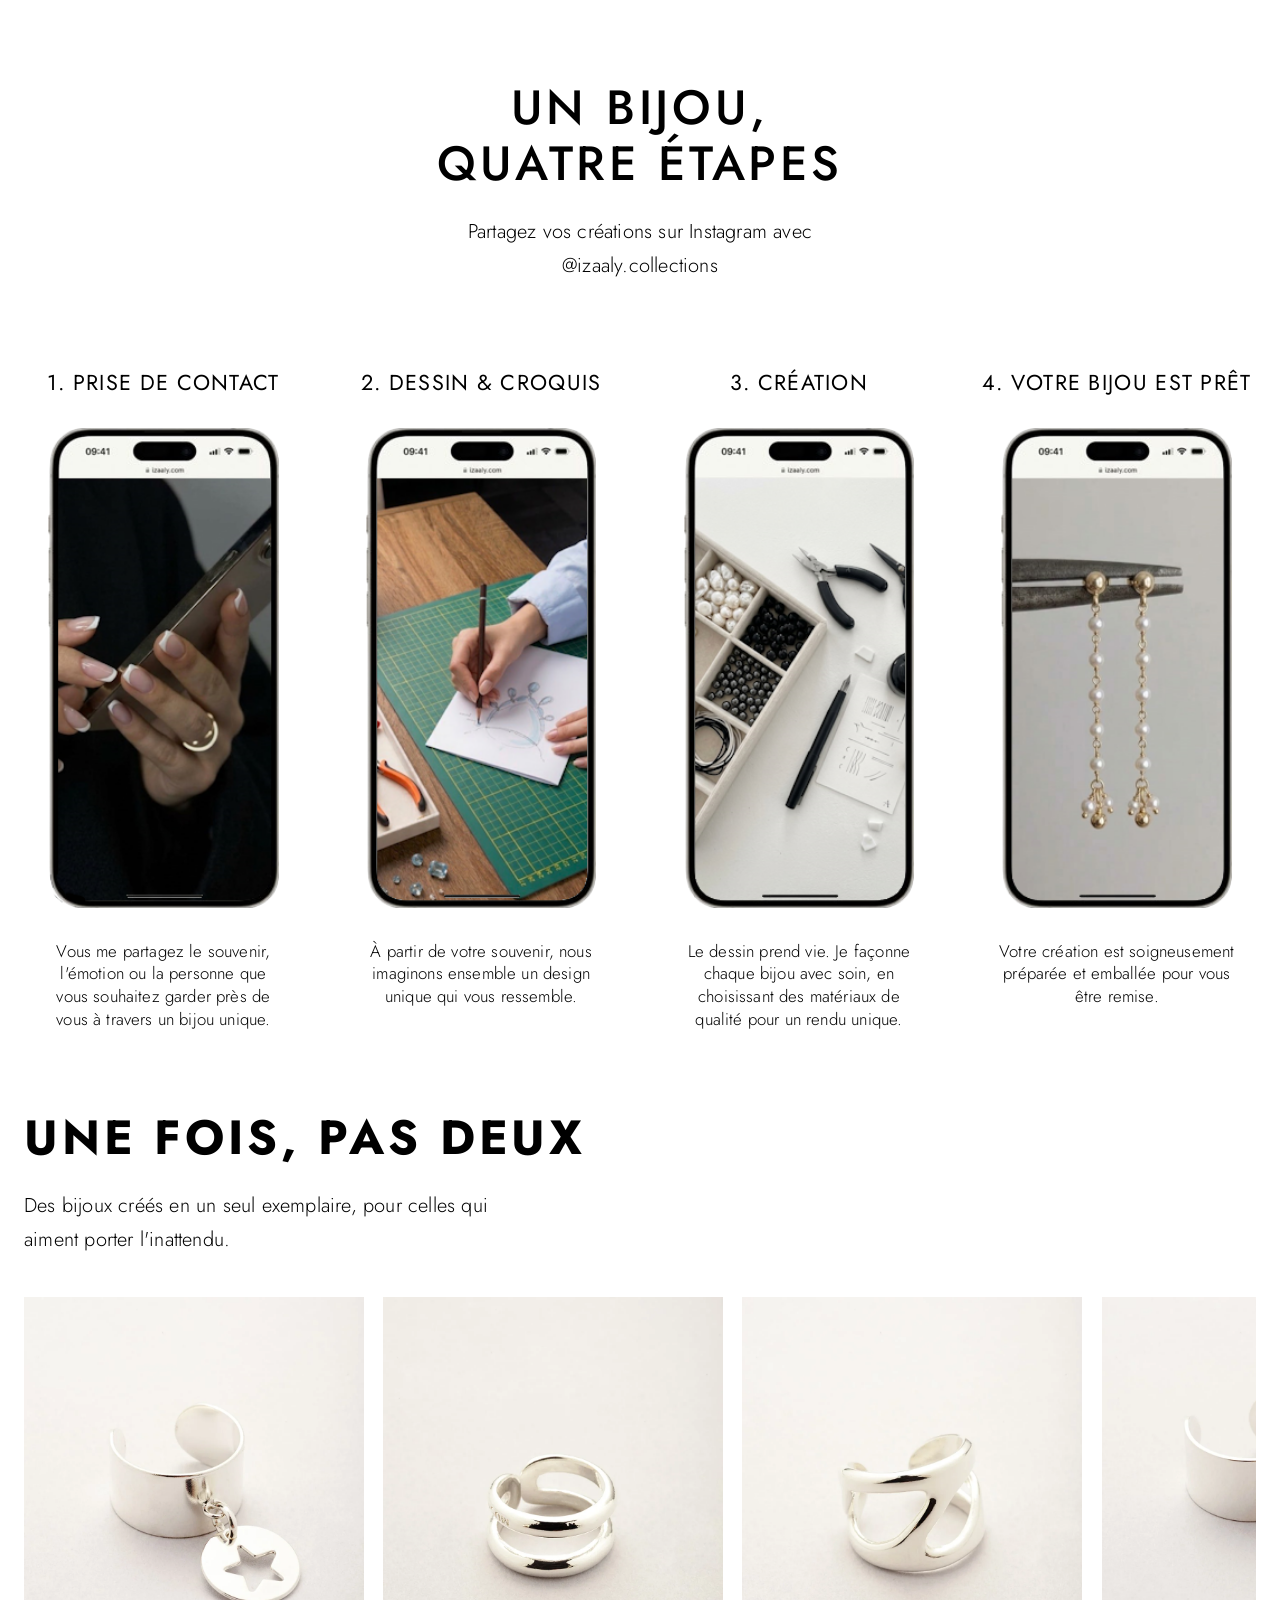
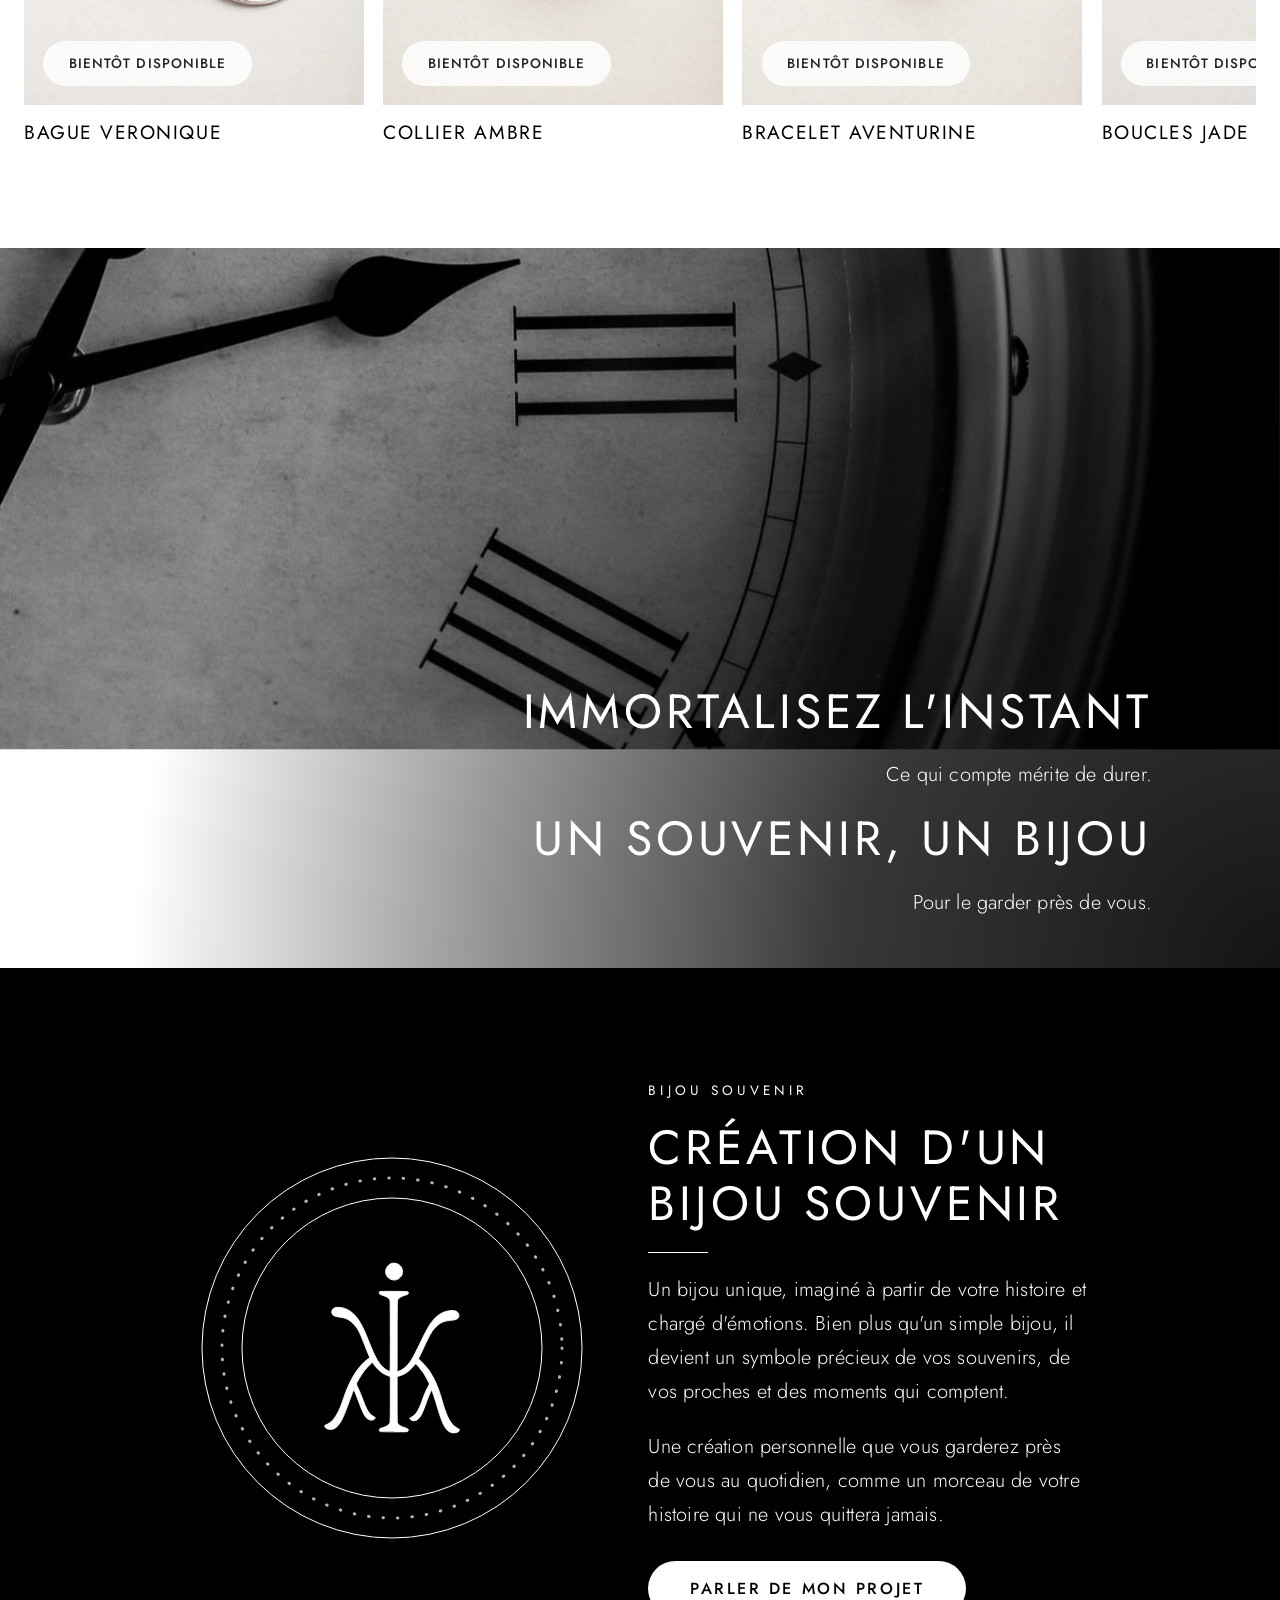
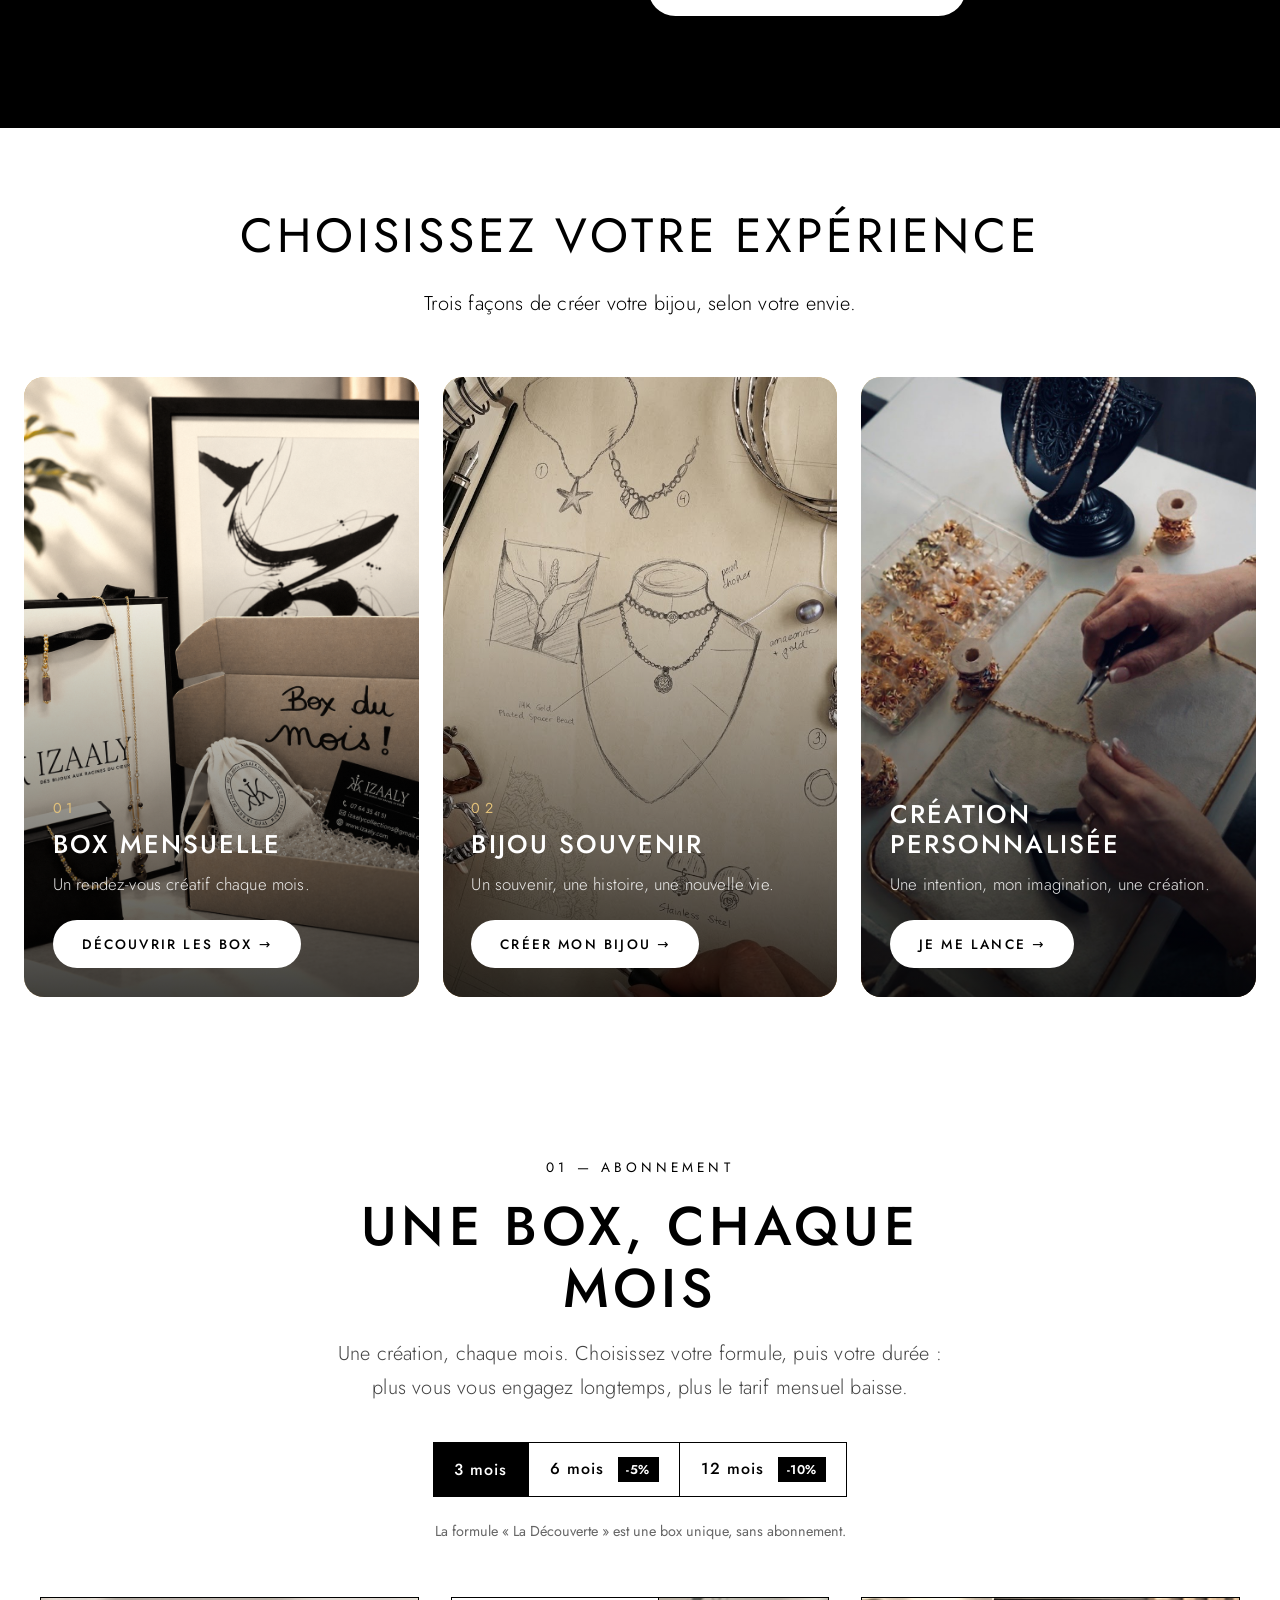
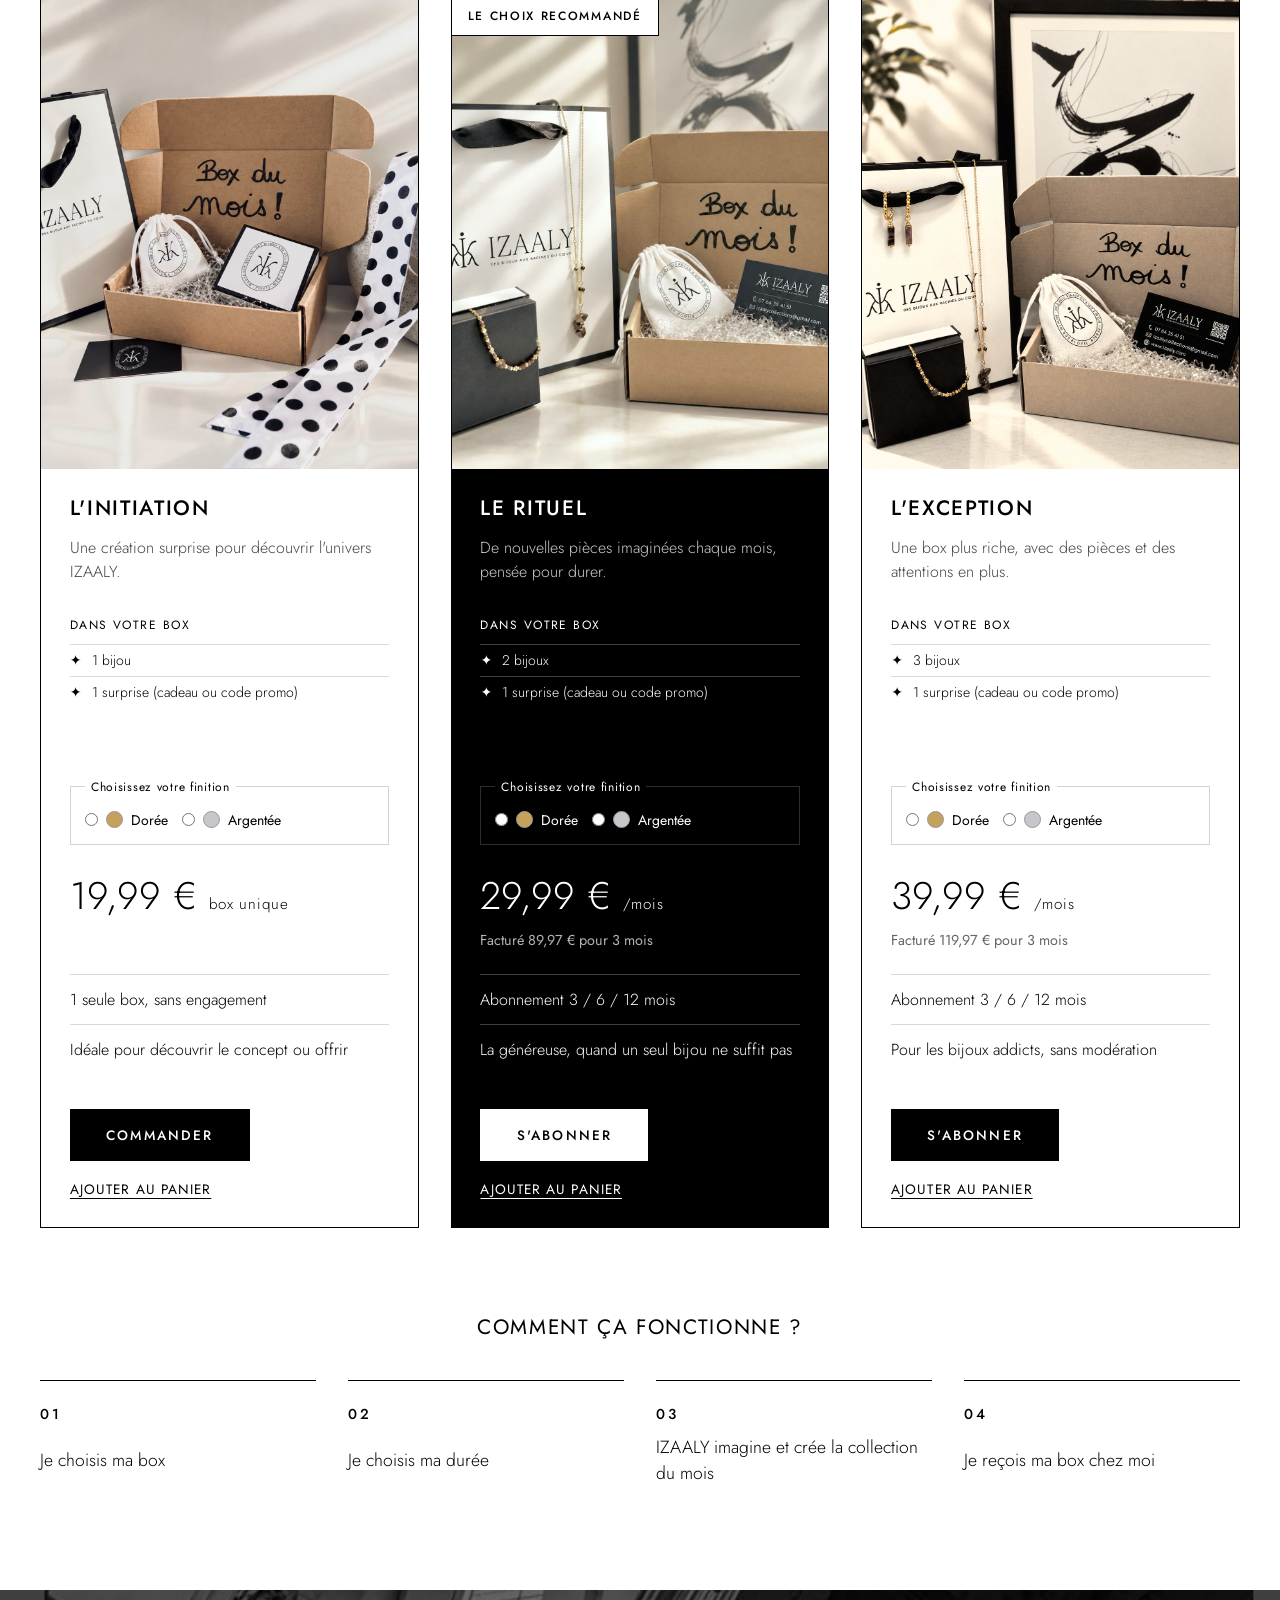
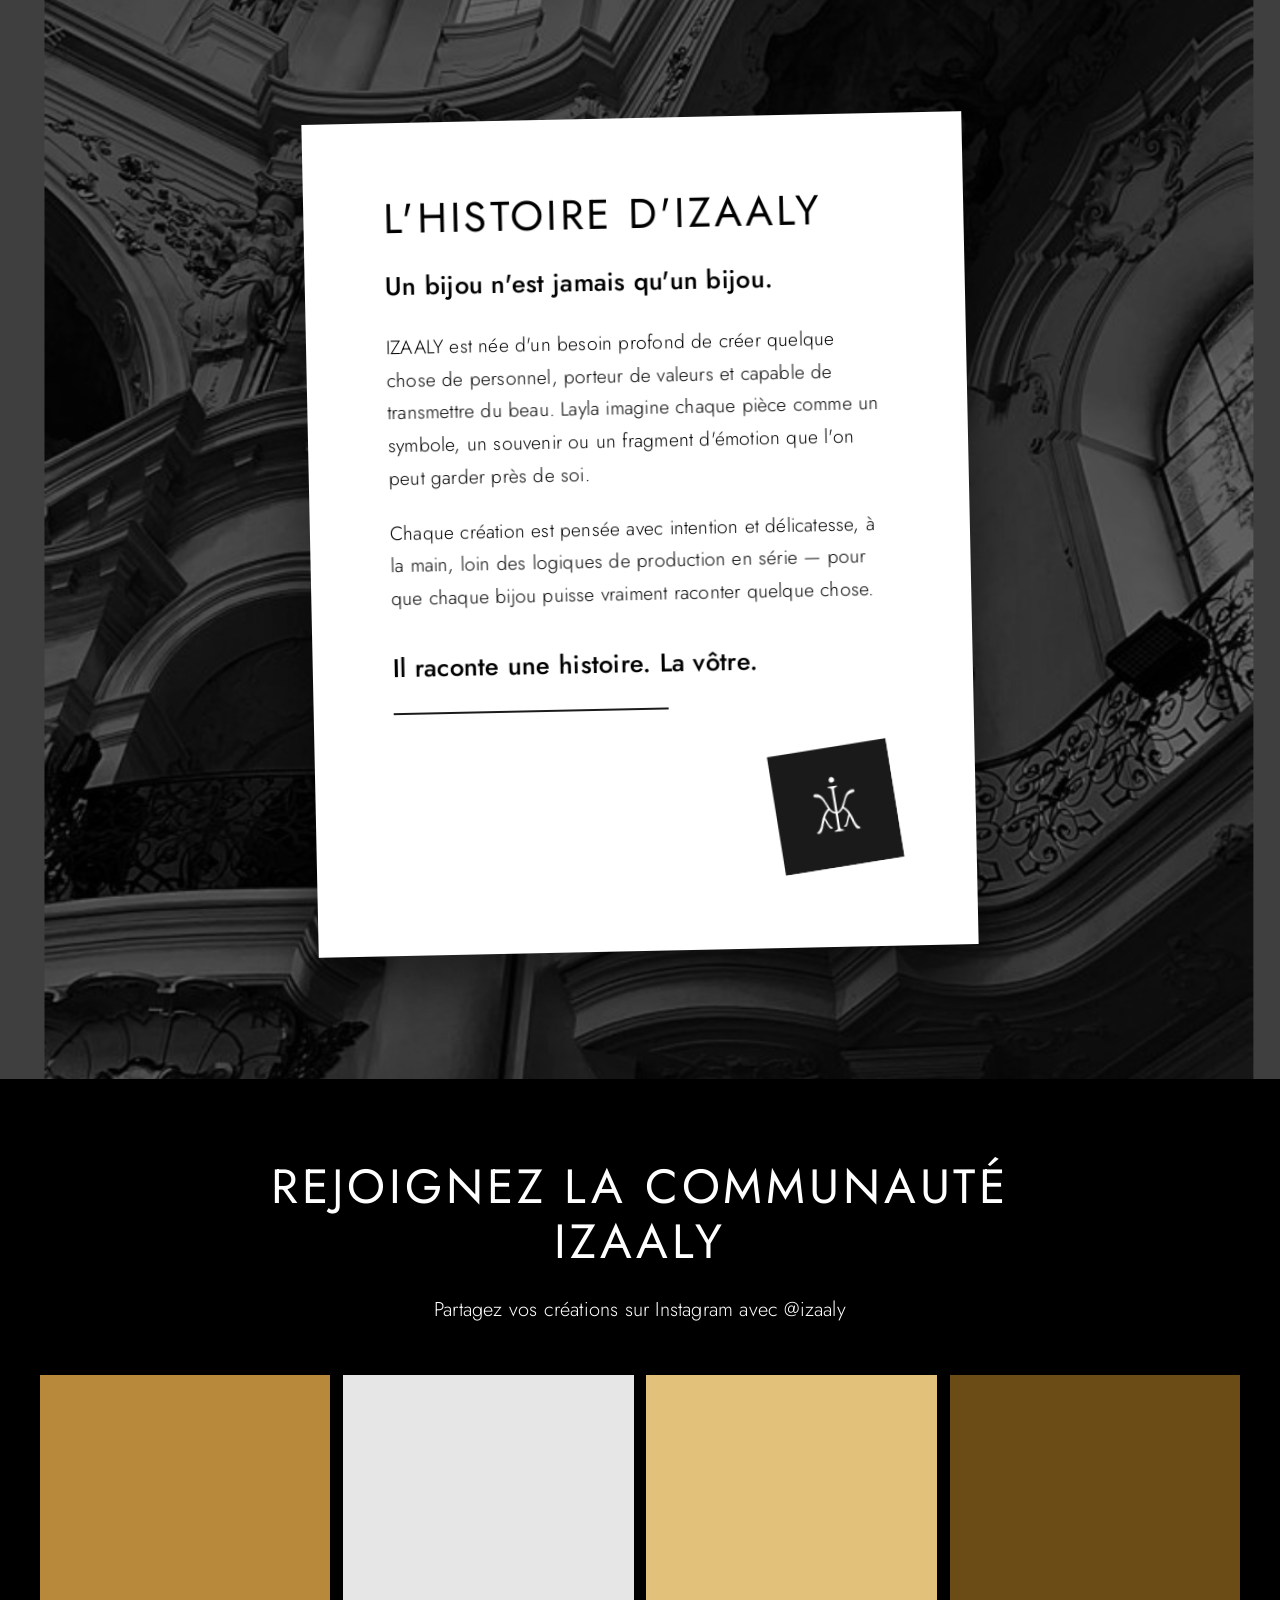
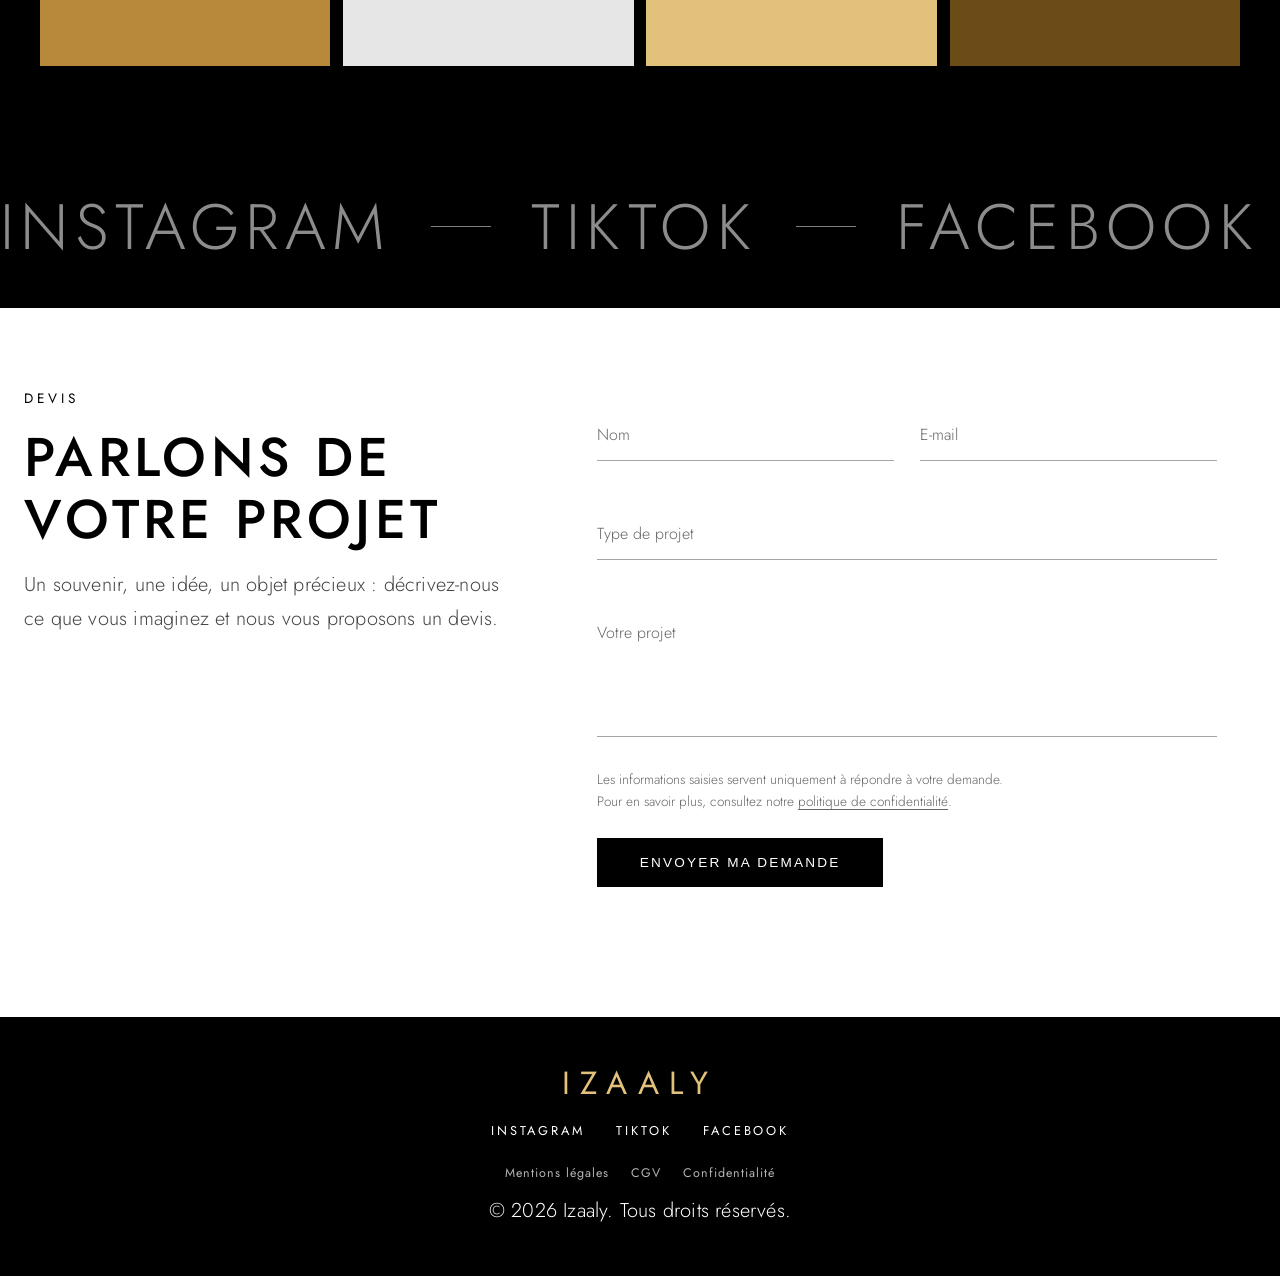
==== commit 716667af: "Update index.html" ====
--- a/index.html
+++ b/index.html
@@ -726,9 +726,6 @@
           <label for="c-msg" data-text="form.msg">Votre projet</label>
         </div>
 
-        <input type="text" name="_gotcha" tabindex="-1" autocomplete="off" style="position:absolute;left:-9999px"
-          aria-hidden="true">
-
         <p class="form-legal">
           <span data-edit="form.legal.texte">Les informations saisies servent uniquement à répondre à votre demande.
           Pour en savoir plus, consultez notre</span>
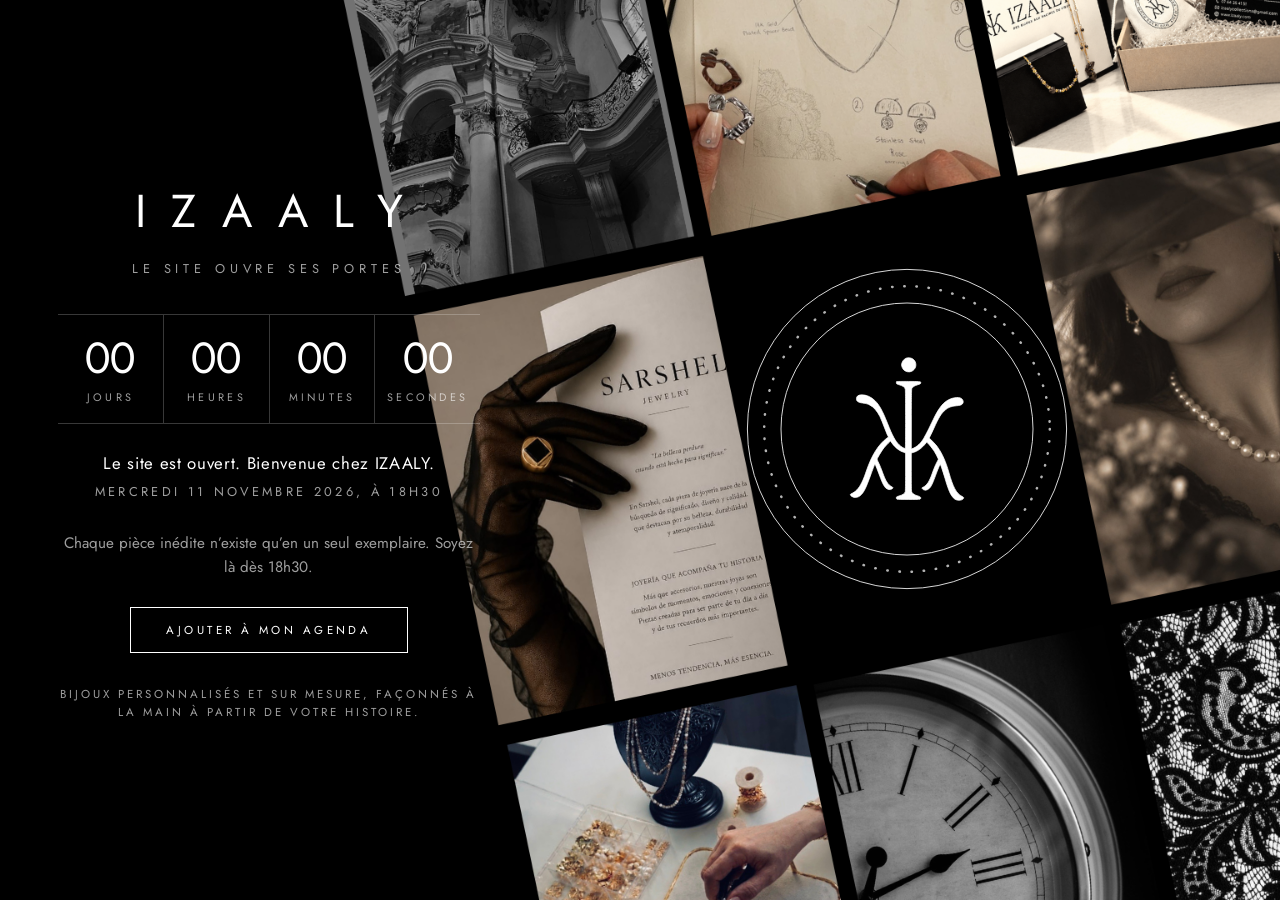
==== commit 0731bffd: "Rename compte-a-rebours.html to index.html" ====
--- a/index.html
+++ b/index.html
@@ -1,384 +1,282 @@
 <!DOCTYPE html>
 <html lang="fr">
-
 <head>
-  <meta charset="UTF-8">
-  <meta name="viewport" content="width=device-width, initial-scale=1">
-  <title>Izaaly — Bijoux personnalisés et créations sur mesure</title>
-  <meta name="description"
-    content="Izaaly crée des bijoux personnalisés et sur mesure, façonnés à la main à partir de votre histoire. Composez votre bijou ou découvrez la box mensuelle.">
-  <link rel="canonical" href="https://izaaly.com/">
-  <meta name="theme-color" content="#000000">
-
-  <!-- Favicon -->
-  <link rel="icon" href="./assets/img/favicon.ico" sizes="48x48">
-  <link rel="icon" href="./assets/img/logo.svg" type="image/svg+xml">
-  <link rel="apple-touch-icon" href="./assets/img/apple-touch-icon.png">
-
-  <!-- Open Graph (Facebook, Instagram, WhatsApp, LinkedIn…) -->
-  <meta property="og:type" content="website">
-  <meta property="og:site_name" content="Izaaly">
-  <meta property="og:locale" content="fr_FR">
-  <meta property="og:title" content="Izaaly — Bijoux personnalisés et créations sur mesure">
-  <meta property="og:description"
-    content="Des bijoux imaginés à partir de votre histoire, façonnés à la main. Composez le vôtre ou découvrez la box mensuelle.">
-  <meta property="og:url" content="https://izaaly.com/">
-  <meta property="og:image" content="https://izaaly.com/assets/img/og-image.png">
-  <meta property="og:image:width" content="1200">
-  <meta property="og:image:height" content="630">
-  <meta property="og:image:alt" content="Bijou Izaaly porté par une cliente">
-
-  <!-- Carte Twitter / X -->
-  <meta name="twitter:card" content="summary_large_image">
-  <meta name="twitter:title" content="Izaaly — Bijoux personnalisés et créations sur mesure">
-  <meta name="twitter:description" content="Des bijoux imaginés à partir de votre histoire, façonnés à la main.">
-  <meta name="twitter:image" content="https://izaaly.com/assets/img/og-image.png">
-
-  <!-- Données structurées -->
-  <script type="application/ld+json">
-{
-  "@context": "https://schema.org",
-  "@graph": [
-    {
-      "@type": "Organization",
-      "@id": "https://izaaly.com/#organisation",
-      "name": "Izaaly",
-      "url": "https://izaaly.com/",
-      "logo": "https://izaaly.com/assets/img/logo.svg",
-      "description": "Bijoux personnalisés et créations sur mesure, façonnés à la main.",
-      "sameAs": [
-        "https://www.instagram.com/izaaly.collections/",
-        "https://www.tiktok.com/@izaaly.collections",
-        "https://www.facebook.com/people/Izaaly-Collections/61576125283925/"
-      ]
-    },
-    {
-      "@type": "WebSite",
-      "name": "Izaaly",
-      "url": "https://izaaly.com/",
-      "inLanguage": "fr-FR",
-      "publisher": { "@id": "https://izaaly.com/#organisation" }
+<meta charset="utf-8">
+<meta name="viewport" content="width=device-width, initial-scale=1">
+<title>IZAALY — Ouverture du site</title>
+<meta name="description" content="Bijoux personnalisés et sur mesure, façonnés à la main. Ouverture le mercredi 11 novembre 2026 à 18h30.">
+
+<!-- Police de secours (proche de Glacial Indifference) -->
+<link rel="preconnect" href="https://fonts.googleapis.com">
+<link rel="preconnect" href="https://fonts.gstatic.com" crossorigin>
+<link href="https://fonts.googleapis.com/css2?family=Jost:wght@300;400;500&display=swap" rel="stylesheet">
+
+<style>
+  /* Glacial Indifference : place les fichiers dans /fonts/ (voir explications) */
+  @font-face {
+    font-family: "Glacial Indifference";
+    src: url("fonts/GlacialIndifference-Regular.woff2") format("woff2"),
+         url("fonts/GlacialIndifference-Regular.otf") format("opentype");
+    font-weight: 400; font-display: swap;
+  }
+  @font-face {
+    font-family: "Glacial Indifference";
+    src: url("fonts/GlacialIndifference-Bold.woff2") format("woff2"),
+         url("fonts/GlacialIndifference-Bold.otf") format("opentype");
+    font-weight: 700; font-display: swap;
+  }
+
+  :root {
+    --noir: #000;
+    --blanc: #fff;
+    --gris: rgba(255,255,255,.62);
+    --trait: rgba(255,255,255,.22);
+    --police: "Glacial Indifference", "Jost", "Helvetica Neue", Arial, sans-serif;
+  }
+
+  * { box-sizing: border-box; margin: 0; padding: 0; }
+  html, body { height: 100%; }
+
+  body {
+    background: var(--noir);
+    color: var(--blanc);
+    font-family: var(--police);
+    font-weight: 400;
+    -webkit-font-smoothing: antialiased;
+  }
+
+  .page {
+    min-height: 100vh;
+    background: var(--noir);
+    position: relative;
+    display: flex;
+    align-items: center;
+  }
+
+  .contenu {
+    width: 42%;
+    padding: 4rem clamp(2rem, 4.5vw, 5rem);
+    text-align: center;
+  }
+
+  .logo {
+    font-size: clamp(2.2rem, 3.6vw, 3.6rem);
+    font-weight: 400;
+    letter-spacing: .55em;
+    margin-right: -.55em; /* recentre malgré l'espacement */
+  }
+
+  .accroche {
+    margin-top: 1.2rem;
+    font-size: .8rem;
+    letter-spacing: .38em;
+    text-transform: uppercase;
+    color: var(--gris);
+  }
+
+  .compteur {
+    margin: 3rem 0 2.2rem;
+    display: grid;
+    grid-template-columns: repeat(4, 1fr);
+    border-top: 1px solid var(--trait);
+    border-bottom: 1px solid var(--trait);
+  }
+  .bloc { padding: 1.6rem .4rem 1.3rem; }
+  .bloc + .bloc { border-left: 1px solid var(--trait); }
+  .nombre {
+    display: block;
+    font-size: clamp(2rem, 3.4vw, 3.4rem);
+    font-weight: 400;
+    line-height: 1;
+    font-variant-numeric: tabular-nums;
+  }
+  .unite {
+    display: block;
+    margin-top: .8rem;
+    font-size: .68rem;
+    letter-spacing: .3em;
+    text-transform: uppercase;
+    color: var(--gris);
+  }
+
+  .phrase { font-size: 1.05rem; letter-spacing: .04em; }
+  .date {
+    margin-top: .5rem;
+    font-size: .8rem;
+    letter-spacing: .26em;
+    text-transform: uppercase;
+    color: var(--gris);
+  }
+
+  .note {
+    margin: 2.6rem auto 0;
+    max-width: 30em;
+    font-size: .95rem;
+    line-height: 1.7;
+    color: var(--gris);
+  }
+
+  .agenda {
+    display: inline-block;
+    margin-top: 2rem;
+    padding: 1rem 2.2rem;
+    background: transparent;
+    color: var(--blanc);
+    border: 1px solid var(--blanc);
+    font-family: var(--police);
+    font-size: .72rem;
+    letter-spacing: .3em;
+    text-transform: uppercase;
+    cursor: pointer;
+    transition: background .3s, color .3s;
+  }
+  .agenda:hover, .agenda:focus-visible { background: var(--blanc); color: var(--noir); outline: none; }
+
+  .signature {
+    margin-top: 3rem;
+    font-size: .72rem;
+    letter-spacing: .26em;
+    text-transform: uppercase;
+    color: var(--gris);
+  }
+
+  /* Tablette / mobile : texte en haut, photos en dessous */
+  @media (max-width: 900px) {
+    .page { flex-direction: column; background: var(--noir); }
+    .contenu { width: 100%; padding: 3.5rem 1.5rem 2.5rem; }
+    .nombre { font-size: clamp(1.8rem, 9vw, 2.8rem); }
+    .unite { letter-spacing: .18em; font-size: .6rem; }
+  }
+
+  /* ===== Pas de scroll : tout s'adapte à la hauteur de l'écran ===== */
+  html, body { height: 100%; overflow: hidden; overscroll-behavior: none; }
+  .page { height: 100vh; height: 100dvh; min-height: 0; overflow: hidden; }
+
+  .contenu { padding: 2vh clamp(2rem, 4.5vw, 5rem); }
+  .logo { font-size: clamp(1.6rem, min(3.6vw, 6vh), 3.6rem); }
+  .accroche { margin-top: 1.6vh; font-size: clamp(.62rem, 1.5vh, .8rem); }
+  .compteur { margin: 4vh 0 3vh; }
+  .bloc { padding: 2.4vh .4rem 2vh; }
+  .nombre { font-size: clamp(1.6rem, min(3.4vw, 6vh), 3.4rem); }
+  .unite { margin-top: 1vh; font-size: clamp(.55rem, 1.3vh, .68rem); }
+  .phrase { font-size: clamp(.85rem, 2vh, 1.05rem); }
+  .date { margin-top: .8vh; font-size: clamp(.62rem, 1.5vh, .8rem); }
+  .note { margin-top: 3.5vh; font-size: clamp(.78rem, 1.9vh, .95rem); line-height: 1.55; }
+  .agenda { margin-top: 3vh; padding: 1.6vh 2.2rem; font-size: clamp(.6rem, 1.4vh, .72rem); }
+  .signature { margin-top: 3.5vh; font-size: clamp(.58rem, 1.4vh, .72rem); line-height: 1.6; }
+
+  @media (max-width: 900px) {
+    .page { flex-direction: column; align-items: stretch; }
+    .contenu { flex: 0 0 auto; padding: 3vh 1.2rem 1.5vh; }
+    .logo { letter-spacing: .4em; margin-right: -.4em; }
+    .compteur { margin: 2.5vh 0 2vh; }
+    .bloc { padding: 1.8vh .2rem 1.5vh; }
+    .nombre { font-size: clamp(1.5rem, min(9vw, 5.5vh), 2.8rem); }
+    .unite { letter-spacing: .16em; }
+    .note { margin-top: 2vh; }
+    .agenda { margin-top: 2vh; }
+    .signature { margin-top: 2vh; letter-spacing: .14em; }
+  }
+
+  /* ===== Photos + logo animé dans le trou noir ===== */
+  .contenu { position: relative; z-index: 2; }
+  .visuel { position: absolute; inset: 0; overflow: hidden; z-index: 1; }
+  .scene {            /* équivalent de background-size: cover, ancré à droite */
+    position: absolute; right: 0; top: 50%; transform: translateY(-50%);
+    width: max(100vw, 177.78vh); width: max(100vw, 177.78dvh);
+    aspect-ratio: 16 / 9;
+  }
+  .fond { display: block; width: 100%; height: 100%; }
+  .logo-anime {       /* centré sur le trou noir de l'image (1472 ; 515 sur 1920×1080) */
+    position: absolute; left: 76.67%; top: 47.7%; width: 21%;
+    transform: translate(-50%, -50%);
+  }
+  .logo-anime svg { display: block; width: 100%; height: auto; overflow: visible; }
+
+  /* Animation du logo (reprise de votre projet) */
+  .bespoke-art circle, .bespoke-art path { fill: none; stroke: #fff; stroke-width: 1; stroke-dasharray: 1; stroke-dashoffset: 1; }
+  .bespoke-art.in circle, .bespoke-art.in path { animation: draw 2.6s cubic-bezier(.4,0,.2,1) forwards; }
+  .bespoke-art.in circle:nth-child(2) { animation-delay: .3s; }
+  .bespoke-art.in circle:nth-child(3) { animation-delay: .6s; }
+  .bespoke-art circle.dots { stroke-width: 3; stroke-linecap: round; stroke-dasharray: .5 14; stroke-dashoffset: 0; opacity: .7;
+    transform-box: fill-box; transform-origin: center; animation: spin 80s linear infinite; }
+  .bespoke-art.in circle.dots { animation: spin 80s linear infinite; }
+  .bespoke-art path.logo-mark { fill: #fff; fill-opacity: 0; stroke: #fff; stroke-width: 25; stroke-dasharray: 1; stroke-dashoffset: 1; }
+  .bespoke-art.in path.logo-mark { animation: draw 3.2s .6s cubic-bezier(.4,0,.2,1) forwards, fillin 1.4s 2.6s ease forwards; }
+  @keyframes draw { to { stroke-dashoffset: 0; } }
+  @keyframes spin { to { transform: rotate(360deg); } }
+  @keyframes fillin { to { fill-opacity: 1; } }
+  @media (prefers-reduced-motion: reduce) {
+    .bespoke-art circle, .bespoke-art path { stroke-dashoffset: 0; }
+    .bespoke-art path.logo-mark { fill-opacity: 1; }
+    .bespoke-art circle.dots { animation: none; }
+  }
+
+  @media (max-width: 900px) {
+    .visuel { position: relative; inset: auto; flex: 1 1 0; min-height: 0; }
+    .scene { top: auto; bottom: 0; transform: none; width: 172vw; }
+  }
+
+  /* ===== Version téléphone : photo plein écran + logo animé + texte blanc ===== */
+  .logo-mobile { display: none; }
+  @media (max-width: 900px) {
+    .page {
+      background: #000 url("./assets/img/fond-mobile.jpg") center / cover no-repeat;
+      flex-direction: column; justify-content: center; align-items: stretch;
     }
-  ]
-}
-</script>
-  <link rel="preconnect" href="https://fonts.googleapis.com">
-  <link rel="preconnect" href="https://fonts.gstatic.com" crossorigin>
-  <link
-    href="https://fonts.googleapis.com/css2?family=Jost:ital,wght@0,300;0,400;0,500;0,600;0,700;1,300;1,400&display=swap"
-    rel="stylesheet">
-  <link rel="stylesheet" href="./assets/css/style.css">
-  <link rel="stylesheet" href="./assets/css/surmesure.css">
-  <link rel="stylesheet" href="./assets/css/shop.css">
+    .visuel { display: none; }
+    .logo-mobile {
+      display: block; position: relative; z-index: 2; flex: 0 0 auto;
+      width: min(46vw, 24vh); margin: 2vh auto 0;
+    }
+    .logo-mobile svg { display: block; width: 100%; height: auto; overflow: visible; }
+    .contenu { padding: 1.5vh 1.2rem 3vh; }
+    .contenu, .contenu * { color: #fff; }
+    .contenu { text-shadow: 0 1px 14px rgba(0,0,0,.55); }
+    .accroche, .unite, .date, .note, .signature { color: rgba(255,255,255,.85); }
+    .compteur, .bloc + .bloc { border-color: rgba(255,255,255,.35); }
+    .agenda { border-color: #fff; }
+    .agenda:hover, .agenda:focus-visible { background: #fff; color: #000; text-shadow: none; }
+  }
+</style>
 </head>
-
 <body>
-
-  <aside class="social-rail" aria-label="Réseaux sociaux">
-    <a href="https://www.instagram.com/izaaly.collections/" data-social="instagram" target="_blank"
-      rel="noopener">Instagram</a>
-    <a href="https://www.tiktok.com/@izaaly.collections" data-social="tiktok" target="_blank" rel="noopener">TikTok</a>
-    <a href="https://www.facebook.com/people/Izaaly-Collections/61576125283925/" data-social="facebook" target="_blank" rel="noopener">Facebook</a>
-  </aside>
-
-  <div class="topbar" aria-live="polite">
-    <span class="msg active" data-edit="topbar.1">Bijoux en acier inoxydable façonnés à la demande</span>
-    <span class="msg" data-edit="topbar.2">Fabriqués avec soin et passion. Entre mes mains vos histoires prennent
-      vie.</span>
-    <span class="msg" data-edit="topbar.3">Livrés dans un écrin IZAALY</span>
-  </div>
-
-  <header class="header" id="header">
-    <button class="burger" aria-label="Ouvrir le menu" aria-expanded="false"
-      aria-controls="menu"><span></span><span></span><span></span></button>
-
-    <nav class="nav-left" aria-label="Navigation principale">
-      <a href="#hero" data-edit="nav.accueil">Accueil</a>
-      <a href="#box" data-edit="nav.box">Les box</a>
-      <a href="#histoire" data-edit="nav.histoire">Notre histoire</a>
-    </nav>
-
-    <a href="#" class="logo">IZAALY</a>
-
-    <nav class="nav-right" aria-label="Navigation secondaire">
-      <a href="#offres" data-edit="nav.offres">Nos offres</a>
-      <a href="#inedits" data-edit="nav.inedits">Nos inédits</a>
-      <a href="#contact" data-edit="nav.contact">Contact</a>
-    </nav>
-  </header>
-
-  <nav class="menu" id="menu" aria-hidden="true">
-    <ul>
-      <li><a href="#hero" data-edit="nav.accueil">Accueil</a></li>
-      <li><a href="#offres" data-edit="nav.offres">Nos offres</a></li>
-      <li><a href="#box" data-edit="nav.box">Les box</a></li>
-      <li><a href="#inedits" data-edit="nav.inedits">Nos inédits</a></li>
-      <li><a href="#histoire" data-edit="nav.histoire">Notre histoire</a></li>
-      <li><a href="#contact" data-edit="nav.contact">Contact</a></li>
-    </ul>
-    <div class="menu-social">
-      <a href="https://www.instagram.com/izaaly.collections/" data-social="instagram" target="_blank"
-        rel="noopener">Instagram</a>
-      <a href="https://www.tiktok.com/@izaaly.collections" data-social="tiktok" target="_blank"
-        rel="noopener">TikTok</a>
-      <a href="https://https://www.facebook.com/people/Izaaly-Collections/61576125283925/" data-social="facebook" target="_blank" rel="noopener">Facebook</a>
+  <main class="page">
+    <div class="logo-mobile bespoke-art" aria-hidden="true">
+<svg viewBox="0 0 400 400" role="img" aria-label="Logo IZAALY">
+            <circle cx="200" cy="200" r="190" pathLength="1" />
+            <circle cx="200" cy="200" r="150" pathLength="1" />
+            <g transform="translate(200 200) scale(0.0342 -0.0342) translate(-5340 -5632)">
+              <path class="logo-mark" pathLength="1"
+                d="M5517 8084 c106 -51 157 -175 121 -296 -15 -51 -77 -121 -131 -147 -94 -45 -229 -16 -295 65 -32 38 -62 116 -62 159 0 45 31 123 66 163 77 90 185 110 301 56z m296 -815 c5 -9 7 -28 3 -42 -5 -22 -18 -29 -104 -56 -108 -33 -172 -73 -199 -123 -17 -31 -18 -96 -21 -1071 l-2 -1038 22 6 c80 22 174 81 248 155 134 134 181 216 495 865 173 360 306 541 475 650 167 108 391 145 501 83 70 -39 89 -146 36 -196 -38 -36 -96 -53 -211 -62 -173 -14 -284 -56 -386 -147 -144 -127 -221 -252 -400 -648 -45 -99 -99 -213 -120 -253 l-38 -73 117 -117 c65 -64 145 -155 178 -202 155 -216 290 -519 388 -870 147 -525 263 -739 456 -841 50 -27 63 -38 61 -54 -9 -52 -72 -85 -162 -85 -105 0 -185 50 -255 160 -75 118 -125 247 -231 600 -99 328 -155 491 -167 487 -15 -5 -82 -162 -160 -377 -88 -239 -122 -319 -167 -388 -45 -71 -89 -107 -152 -123 -39 -11 -52 -10 -90 4 -38 15 -68 47 -68 71 0 2 25 16 55 30 116 57 204 193 299 461 70 196 113 300 167 402 27 50 49 97 49 104 0 20 -99 210 -154 294 -53 82 -186 245 -227 279 -22 19 -23 19 -46 -10 -158 -191 -286 -284 -452 -330 l-61 -17 0 -651 c0 -445 4 -664 11 -691 20 -72 89 -117 242 -160 61 -18 83 -41 73 -80 -3 -12 -16 -25 -28 -29 -41 -11 -778 -7 -799 4 -20 11 -26 54 -11 78 5 7 41 21 81 32 128 36 197 81 220 143 7 19 11 246 11 691 l0 663 -82 31 c-46 17 -112 50 -148 74 -80 51 -192 163 -249 247 l-43 63 -31 -28 c-67 -60 -171 -172 -225 -244 -62 -81 -199 -311 -209 -348 -4 -17 13 -61 55 -150 34 -70 91 -210 128 -312 110 -308 192 -438 309 -496 62 -30 70 -51 29 -83 -62 -49 -161 -34 -231 35 -48 49 -114 173 -167 319 -82 222 -160 422 -181 465 l-23 45 -17 -40 c-9 -22 -66 -175 -127 -340 -172 -468 -229 -585 -333 -691 -67 -68 -125 -94 -209 -94 -115 1 -220 100 -138 131 150 57 261 173 368 389 58 116 83 177 155 389 200 582 420 931 738 1171 l34 26 -20 39 c-21 41 -38 85 -168 415 -43 107 -93 226 -112 265 -93 185 -211 320 -341 388 -83 43 -118 53 -257 73 -161 23 -215 60 -215 149 0 89 63 135 183 135 166 0 322 -67 455 -195 153 -146 262 -341 443 -795 176 -442 268 -613 403 -746 66 -65 176 -134 213 -134 11 0 13 175 13 1024 0 700 -3 1034 -11 1053 -24 65 -84 106 -209 143 -41 13 -81 27 -87 33 -14 10 -18 69 -6 80 4 4 191 6 416 5 362 -3 411 -5 420 -19z" />
+            </g>
+            <circle class="dots" cx="200" cy="200" r="170" />
+          </svg>
     </div>
-  </nav>
-
-  <main>
-    <!-- HERO -->
-    <section class="hero tile" id="hero">
-      <div class="ph ph-hero" data-parallax data-bg="hero.image" data-overlay="0.25"></div>
-      <div class="tile-text center light">
-        <h1 data-edit="hero.titre">du souvenir au bijou</h1>
-        <p class="serif" data-edit="hero.texte">Quand un morceau du passé devient un essentiel du présent.</p>
-        <a href="#offres" class="btn" data-edit="hero.bouton">Créer</a>
+    <section class="contenu">
+      <h1 class="logo">IZAALY</h1>
+      <p class="accroche">Le site ouvre ses portes</p>
+
+      <div class="compteur" role="timer" aria-live="off">
+        <div class="bloc"><span class="nombre" id="jours">--</span><span class="unite">jours</span></div>
+        <div class="bloc"><span class="nombre" id="heures">--</span><span class="unite">heures</span></div>
+        <div class="bloc"><span class="nombre" id="minutes">--</span><span class="unite">minutes</span></div>
+        <div class="bloc"><span class="nombre" id="secondes">--</span><span class="unite">secondes</span></div>
       </div>
+
+      <p class="phrase" id="phrase">Ouverture dans&nbsp;…</p>
+      <p class="date">Mercredi 11 novembre 2026, à 18h30</p>
+
+      <p class="note">Chaque pièce inédite n’existe qu’en un seul exemplaire. Soyez là dès 18h30.</p>
+      <button class="agenda" id="agenda" type="button">Ajouter à mon agenda</button>
+
+      <p class="signature">Bijoux personnalisés et sur mesure, façonnés à la main à partir de votre histoire.</p>
     </section>
-
-    <!-- OFFRIR -->
-    <section class="tile tile-gift">
-      <div class="ph ph-gift" data-bg="gift.image" data-overlay="0.25"></div>
-      <div class="tile-text center light">
-        <h2 data-edit="gift.titre">LAISSEZ-VOUS SURPRENDRE</h2>
-        <p class="serif" data-edit="gift.texte">Chaque mois, IZAALY imagine de nouveaux bijoux rien que pour vous.</p>
-        <a href="#box" class="btn" data-edit="gift.bouton">je veux</a>
-      </div>
-    </section>
-
-    <!-- CONCEPT -->
-    <section class="section concept">
-      <h2 class="center reveal" data-edit="concept.titre">Un bijou, <br> quatre étapes</h2>
-      <p class="serif center reveal" data-edit="concept.texte">Partagez vos créations sur Instagram avec
-        @izaaly.collections</p>
-      <div class="steps" id="steps">
-        <article class="step">
-          <h3 data-edit="etape1.titre">1. Prise de contact</h3><img class="step-img" src="./assets/img/3.png"
-            alt="Choisissez un modèle" data-img="etape1.image">
-          <p class="serif" data-edit="etape1.texte">Vous me partagez le souvenir, l'émotion ou la personne que vous
-            souhaitez garder près de vous
-            à travers un bijou unique.</p>
-        </article>
-        <article class="step">
-          <h3 data-edit="etape2.titre">2. Dessin & croquis</h3><img class="step-img" src="./assets/img/4.png"
-            alt="Personnalisez votre bijou" data-img="etape2.image">
-          <p class="serif" data-edit="etape2.texte">À partir de votre souvenir, nous imaginons ensemble un design unique
-            qui vous ressemble.</p>
-        </article>
-        <article class="step">
-          <h3 data-edit="etape3.titre">3. Création</h3><img class="step-img" src="./assets/img/5.png"
-            alt="Validez votre création" data-img="etape3.image">
-          <p class="serif" data-edit="etape3.texte">Le dessin prend vie. Je façonne chaque bijou avec soin, en
-            choisissant des matériaux de
-            qualité pour un rendu unique.</p>
-        </article>
-        <article class="step">
-          <h3 data-edit="etape4.titre">4. Votre bijou est prêt</h3><img class="step-img" src="./assets/img/6.png"
-            alt="Recevez votre bijou" data-img="etape4.image">
-          <p class="serif" data-edit="etape4.texte">Votre création est soigneusement préparée et emballée pour vous être
-            remise.</p>
-        </article>
-      </div>
-    </section>
-
-    <!-- MODELES -->
-    <section class="section models" id="inedits">
-      <h2 class="reveal" data-edit="modeles.titre">une fois, pas deux</h2>
-      <p class="serif reveal" data-edit="modeles.texte">Des bijoux créés en un seul exemplaire, pour celles qui aiment
-        porter l'inattendu.</p>
-      <div class="rail" id="rail">
-        <article class="model">
-          <div class="ph ph-m1" data-bg="modele1.image"><a href="#" class="btn small">Ajouter au panier</a></div>
-          <h3 data-edit="modele1.nom">Bague veronique</h3>
-        </article>
-        <article class="model">
-          <div class="ph ph-m2" data-bg="modele2.image"><a href="#" class="btn small">Ajouter au panier</a></div>
-          <h3 data-edit="modele2.nom">collier ambre</h3>
-        </article>
-        <article class="model">
-          <div class="ph ph-m3" data-bg="modele3.image"><a href="#" class="btn small">Ajouter au panier</a></div>
-          <h3 data-edit="modele3.nom">bracelet aventurine</h3>
-        </article>
-        <article class="model">
-          <div class="ph ph-m4" data-bg="modele4.image"><a href="#" class="btn small">Ajouter au panier</a></div>
-          <h3 data-edit="modele4.nom">boucles jade</h3>
-        </article>
-      </div>
-    </section>
-
-    <!-- ENGAGEMENT -->
-    <section class="tile tile-right">
-      <div class="ph ph-craft" data-parallax data-bg="engagement.image"></div>
-      <div class="tile-text right light">
-        <h2 data-edit="engagement.titre1">Immortalisez l'instant</h2>
-        <p class="serif" data-edit="engagement.texte1">Ce qui compte mérite de durer.</p>
-        <h2 data-edit="engagement.titre2">Un souvenir, un bijou</h2>
-        <p class="serif" data-edit="engagement.texte2">Pour le garder près de vous.</p>
-      </div>
-    </section>
-
-    <!-- SUR MESURE : remplace le bloc <div class="bespoke-art reveal"> existant -->
-    <style>
-      :root {
-        --white: #fff;
-        --black: #000
-      }
-
-      .container_bespoke {
-        background: #000;
-        color: #fff;
-      }
-
-      .container_bespoke h2,
-      .container_bespoke h3,
-      .container_bespoke p,
-      .container_bespoke .eyebrow,
-      .container_bespoke .serif {
-        color: #fff;
-      }
-
-      .container_bespoke .bespoke-line {
-        background: #fff;
-      }
-
-      .container_bespoke .btn {
-        background: #fff;
-        color: #000;
-      }
-
-      .container_bespoke .btn:hover {
-        background: var(--gold);
-        color: #fff;
-      }
-
-      .dark {
-        background: #000;
-        color: #fff
-      }
-
-      .section {
-        padding: 5rem 1.5rem;
-        display: grid;
-        gap: 1.5rem
-      }
-
-      .reveal {
-        opacity: 0;
-        transform: translateY(24px);
-        transition: opacity .9s, transform .9s
-      }
-
-      .reveal.in {
-        opacity: 1;
-        transform: none
-      }
-
-      .bespoke {
-        align-items: center;
-        gap: 3.5rem;
-        overflow: hidden
-      }
-
-      .bespoke-art {
-        width: 100%;
-        max-width: 460px;
-        margin: 0 auto
-      }
-
-      .bespoke-art svg {
-        display: block;
-        width: 100%;
-        height: auto
-      }
-
-      .bespoke-art circle,
-      .bespoke-art path {
-        fill: none;
-        stroke: var(--white);
-        stroke-width: 1;
-        stroke-dasharray: 1;
-        stroke-dashoffset: 1
-      }
-
-      .bespoke-art.in circle,
-      .bespoke-art.in path {
-        animation: draw 2.6s cubic-bezier(.4, 0, .2, 1) forwards
-      }
-
-      .bespoke-art.in circle:nth-child(2) {
-        animation-delay: .3s
-      }
-
-      .bespoke-art.in circle:nth-child(3) {
-        animation-delay: .6s
-      }
-
-      .bespoke-art.in path {
-        animation-delay: .9s
-      }
-
-      .bespoke-art circle.dots {
-        stroke-width: 3;
-        stroke-linecap: round;
-        stroke-dasharray: .5 14;
-        stroke-dashoffset: 0;
-        opacity: .7;
-        transform-box: fill-box;
-        transform-origin: center;
-        animation: spin 80s linear infinite
-      }
-
-      .bespoke-art.in circle.dots {
-        animation: spin 80s linear infinite
-      }
-
-      @keyframes draw {
-        to {
-          stroke-dashoffset: 0
-        }
-      }
-
-      @keyframes spin {
-        to {
-          transform: rotate(360deg)
-        }
-      }
-
-      /* Logo Izaaly : tracé au trait, puis remplissage */
-      .bespoke-art path.logo-mark {
-        fill: var(--white);
-        fill-opacity: 0;
-        stroke: var(--white);
-        stroke-width: 25;
-        stroke-dasharray: 1;
-        stroke-dashoffset: 1;
-      }
-
-      .bespoke-art.in path.logo-mark {
-        animation:
-          draw 3.2s 0.6s cubic-bezier(0.4, 0, 0.2, 1) forwards,
-          fillin 1.4s 2.6s ease forwards;
-      }
-
-      @keyframes fillin {
-        to {
-          fill-opacity: 1;
-        }
-      }
-
-      @media (prefers-reduced-motion: reduce) {
-        .bespoke-art path.logo-mark {
-          stroke-dashoffset: 0;
-          fill-opacity: 1;
-        }
-      }
-    </style>
-    <!-- SUR MESURE -->
-    <div class="container_bespoke">
-      <section class="bespoke">
-
-        <div class="bespoke-art reveal" aria-hidden="true">
-          <svg viewBox="0 0 400 400">
+    <div class="visuel">
+      <div class="scene">
+        <img class="fond" src="./assets/img/fond-logo.png" alt="" aria-hidden="true">
+        <div class="logo-anime bespoke-art" id="logoAnime">
+<svg viewBox="0 0 400 400" role="img" aria-label="Logo IZAALY">
             <circle cx="200" cy="200" r="190" pathLength="1" />
             <circle cx="200" cy="200" r="150" pathLength="1" />
             <g transform="translate(200 200) scale(0.0342 -0.0342) translate(-5340 -5632)">
@@ -388,385 +286,78 @@
             <circle class="dots" cx="200" cy="200" r="170" />
           </svg>
         </div>
-
-        <div class="bespoke-text">
-          <p class="eyebrow reveal" data-edit="surmesure.eyebrow">Bijou souvenir</p>
-          <h2 class="reveal" data-edit="surmesure.titre">Création d'un bijou souvenir</h2>
-          <span class="bespoke-line reveal"></span>
-          <p class="serif reveal" data-edit="surmesure.texte1">
-            Un bijou unique, imaginé à partir de votre histoire et chargé d'émotions.
-            Bien plus qu'un simple bijou, il devient un symbole précieux de vos souvenirs,
-            de vos proches et des moments qui comptent.
-          </p>
-          <p class="serif reveal" data-edit="surmesure.texte2">
-            Une création personnelle que vous garderez près de vous au quotidien,
-            comme un morceau de votre histoire qui ne vous quittera jamais.
-          </p>
-          <a href="#contactForm" class="btn reveal" data-edit="surmesure.bouton">Parler de mon
-            projet</a>
-        </div>
-
-      </section>
+      </div>
     </div>
-
-    <!-- OFFRES -->
-    <section class="section offers" id="offres">
-      <h2 class="center reveal" data-edit="offres.titre">Choisissez votre expérience</h2>
-      <p class="serif center reveal" data-edit="offres.texte">Trois façons de créer votre bijou, selon votre envie.</p>
-
-      <div class="offers-grid">
-
-        <a href="#box" class="offer-card reveal">
-          <img src="./assets/img/fond1.png" alt="Box mensuelle Izaaly" data-img="offre1.image">
-          <div class="offer-body">
-            <span class="offer-tag" data-edit="offre1.tag">Idéal pour se faire plaisir</span>
-            <span class="offer-num">01</span>
-            <h3 data-edit="offre1.titre">Box mensuelle</h3>
-            <p class="serif" data-edit="offre1.texte">Un rendez-vous créatif chaque mois.</p>
-            <span class="btn" data-edit="offre1.bouton">Découvrir les box →</span>
-          </div>
-        </a>
-
-        <a href="#surmesure" data-open="surmesure" class="offer-card reveal" style="transition-delay:.15s">
-          <img src="./assets/img/sur-mesure.jfif" alt="Bijou souvenir Izaaly" data-img="offre2.image">
-          <div class="offer-body">
-            <span class="offer-tag" data-edit="offre2.tag">Idéal pour un souvenir</span>
-            <span class="offer-num">02</span>
-            <h3 data-edit="offre2.titre">Bijou souvenir</h3>
-            <p class="serif" data-edit="offre2.texte">Un souvenir, une histoire, une nouvelle vie.</p>
-            <span class="btn" data-edit="offre2.bouton">Créer mon bijou →</span>
-          </div>
-        </a>
-
-        <a href="#carteblanche" data-open="carteblanche" class="offer-card reveal" style="transition-delay:.3s">
-          <img src="./assets/img/creation-personnalisee.jpg" alt="Création personnalisée Izaaly"
-            data-img="offre3.image">
-          <div class="offer-body">
-            <span class="offer-tag" data-edit="offre3.tag">Idéal pour se faire surprendre</span>
-            <h3 data-edit="offre3.titre">Création personnalisée</h3>
-            <p class="serif" data-edit="offre3.texte">Une intention, mon imagination, une création.</p>
-            <span class="btn" data-edit="offre3.bouton">Je me lance →</span>
-          </div>
-        </a>
-
-      </div>
-    </section>
-
-    <!-- BOX / ABONNEMENT -->
-    <section class="section boxes" id="box">
-      <div class="boxes-head">
-        <span class="eyebrow reveal" data-edit="box.eyebrow">01 — Abonnement</span>
-        <h2 class="reveal" data-edit="box.titre">Une box, chaque mois</h2>
-        <p class="serif reveal" data-edit="box.texte">Une création, chaque mois. Choisissez votre formule, puis votre
-          durée : plus vous vous
-          engagez longtemps, plus le tarif mensuel baisse.</p>
-      </div>
-
-      <div class="duration reveal" role="group" aria-label="Durée de l'abonnement">
-        <button type="button" data-m="3" data-d="0" aria-pressed="true">3 mois</button>
-        <button type="button" data-m="6" data-d="0.05" aria-pressed="false">6 mois <span
-            class="promo">-5%</span></button>
-        <button type="button" data-m="12" data-d="0.10" aria-pressed="false">12 mois <span
-            class="promo">-10%</span></button>
-      </div>
-      <p class="box-note reveal" data-edit="box.note">La formule « La Découverte » est une box unique, sans abonnement.
-      </p>
-
-      <div class="box-grid">
-
-        <article class="box-card reveal">
-          <div class="box-photo"><img src="./assets/img/box-decouverte.jpg" alt="Box La Découverte"
-              data-img="box1.image" onerror="this.remove()">
-          </div>
-          <div class="box-body">
-            <h3 data-edit="box1.nom">l'initiation</h3>
-            <p class="box-desc" data-edit="box1.desc">Une création surprise pour découvrir l'univers IZAALY.</p>
-
-
-            <div class="box-includes">
-              <p class="box-includes-title" data-edit="box1.inclus.titre">Dans votre box</p>
-              <ul class="box-includes-list">
-                <li data-edit="box1.inclus.bijoux">1 bijou</li>
-                <li data-edit="box1.inclus.surprise">1 surprise (cadeau ou code promo)</li>
-              </ul>
-            </div>
-
-            <fieldset class="box-finish">
-              <legend data-edit="box1.finition.titre">Choisissez votre finition</legend>
-              <label class="finish-option">
-                <input type="radio" name="finition-box1" value="doree" required>
-                <span class="finish-dot finish-gold"></span> Dorée
-              </label>
-              <label class="finish-option">
-                <input type="radio" name="finition-box1" value="argentee" required>
-                <span class="finish-dot finish-silver"></span> Argentée
-              </label>
-            </fieldset>
-
-            <p class="price"><span data-price1>19,99</span> € <small data-edit="box1.unite">box unique</small></p>
-            <p class="billed">&nbsp;</p>
-            <ul>
-              <li data-edit="box1.li1">1 seule box, sans engagement</li>
-              <li data-edit="box1.li2">Idéale pour découvrir le concept ou offrir</li>
-            </ul>
-            <a href="#box" class="btn" data-box="1" data-edit="box1.bouton">Commander</a>
-          </div>
-        </article>
-
-        <article class="box-card featured reveal" data-base="29.99" style="transition-delay:.15s">
-          <span class="badge" data-edit="box2.badge">Le choix recommandé</span>
-          <div class="box-photo"><img src="./assets/img/box-essentielle.jpg" alt="Box L'Essentiel" data-img="box2.image"
-              onerror="this.remove()"></div>
-          <div class="box-body">
-            <h3 data-edit="box2.nom">Le rituel</h3>
-            <p class="box-desc" data-edit="box2.desc">De nouvelles pièces imaginées chaque mois, pensée pour durer.</p>
-
-
-            <div class="box-includes">
-              <p class="box-includes-title" data-edit="box2.inclus.titre">Dans votre box</p>
-              <ul class="box-includes-list">
-                <li data-edit="box2.inclus.bijoux">2 bijoux</li>
-                <li data-edit="box2.inclus.surprise">1 surprise (cadeau ou code promo)</li>
-              </ul>
-            </div>
-
-            <fieldset class="box-finish">
-              <legend data-edit="box2.finition.titre">Choisissez votre finition</legend>
-              <label class="finish-option">
-                <input type="radio" name="finition-box2" value="doree" required>
-                <span class="finish-dot finish-gold"></span> Dorée
-              </label>
-              <label class="finish-option">
-                <input type="radio" name="finition-box2" value="argentee" required>
-                <span class="finish-dot finish-silver"></span> Argentée
-              </label>
-            </fieldset>
-
-
-            <p class="price"><span data-price>29,99</span> € <small data-edit="box2.unite">/mois</small></p>
-            <p class="billed" data-billed>Facturé 89,97 € pour 3 mois</p>
-            <ul>
-              <li data-edit="box2.li1">Abonnement 3 / 6 / 12 mois</li>
-              <li data-edit="box2.li2">La généreuse, quand un seul bijou ne suffit pas</li>
-            </ul>
-            <a href="#box" class="btn" data-box="2" data-edit="box2.bouton">S'abonner</a>
-          </div>
-        </article>
-
-        <article class="box-card reveal" data-base="39.99" style="transition-delay:.3s">
-          <div class="box-photo"><img src="./assets/img/fond1.png" alt="Box L'Exception" data-img="box3.image"
-              onerror="this.remove()"></div>
-          <div class="box-body">
-            <h3 data-edit="box3.nom">L'Exception</h3>
-            <p class="box-desc" data-edit="box3.desc">Une box plus riche, avec des pièces et des attentions en plus.</p>
-
-
-
-            <div class="box-includes">
-              <p class="box-includes-title" data-edit="box3.inclus.titre">Dans votre box</p>
-              <ul class="box-includes-list">
-                <li data-edit="box3.inclus.bijoux">3 bijoux</li>
-                <li data-edit="box3.inclus.surprise">1 surprise (cadeau ou code promo)</li>
-              </ul>
-            </div>
-
-            <fieldset class="box-finish">
-              <legend data-edit="box3.finition.titre">Choisissez votre finition</legend>
-              <label class="finish-option">
-                <input type="radio" name="finition-box3" value="doree" required>
-                <span class="finish-dot finish-gold"></span> Dorée
-              </label>
-              <label class="finish-option">
-                <input type="radio" name="finition-box3" value="argentee" required>
-                <span class="finish-dot finish-silver"></span> Argentée
-              </label>
-            </fieldset>
-
-
-            <p class="price"><span data-price>39,99</span> € <small data-edit="box3.unite">/mois</small></p>
-            <p class="billed" data-billed>Facturé 119,97 € pour 3 mois</p>
-            <ul>
-              <li data-edit="box3.li1">Abonnement 3 / 6 / 12 mois</li>
-              <li data-edit="box3.li2">Pour les bijoux addicts, sans modération</li>
-            </ul>
-            <a href="#box" class="btn" data-box="3" data-edit="box3.bouton">S'abonner</a>
-          </div>
-        </article>
-      </div>
-
-      <div class="how">
-        <h3 class="reveal" data-edit="how.titre">Comment ça fonctionne ?</h3>
-        <ol class="how-steps">
-          <li class="reveal"><span>01</span>
-            <p data-edit="how.1">Je choisis ma box</p>
-          </li>
-          <li class="reveal" style="transition-delay:.15s"><span>02</span>
-            <p data-edit="how.2">Je choisis ma durée</p>
-          </li>
-          <li class="reveal" style="transition-delay:.3s"><span>03</span>
-            <p data-edit="how.3">IZAALY imagine et crée la collection du mois</p>
-          </li>
-          <li class="reveal" style="transition-delay:.45s"><span>04</span>
-            <p data-edit="how.4">Je reçois ma box chez moi</p>
-          </li>
-        </ol>
-      </div>
-    </section>
-
-    <!-- HISTOIRE -->
-    <section class="story" id="histoire">
-      <div class="sheet">
-        <h2 data-write data-edit="histoire.titre">L'histoire d'IZAALY</h2>
-        <p class="lead" data-write data-edit="histoire.accroche">Un bijou n'est jamais qu'un bijou.</p>
-        <p data-write data-edit="histoire.p1">IZAALY est née d'un besoin profond de créer quelque chose de personnel,
-          porteur de valeurs et
-          capable de transmettre du beau. Layla imagine chaque pièce comme un symbole, un souvenir ou un fragment
-          d'émotion que l'on peut garder près de soi.</p>
-        <p data-write data-edit="histoire.p2">Chaque création est pensée avec intention et délicatesse, à la main, loin
-          des logiques de
-          production en série — pour que chaque bijou puisse vraiment raconter quelque chose.</p>
-        <p class="closing" data-write data-edit="histoire.fin">Il raconte une histoire. La vôtre.</p>
-        <span class="rule"></span>
-        <img class="stamp" src="./assets/img/logo.svg" alt="" aria-hidden="true">
-      </div>
-    </section>
-
-    <!-- AVIS CLIENTES -->
-    <section class="section voices" id="avis">
-      <div class="voices-head">
-        <span class="eyebrow reveal" data-edit="avis.eyebrow">Elles portent IZAALY</span>
-        <h2 class="reveal" data-edit="avis.titre">Votre bijou, votre histoire</h2>
-        <p class="serif reveal" data-edit="avis.texte">4,9 sur 5, basé sur les avis de nos clientes.</p>
-      </div>
-
-      <div class="voices-track" id="voicesTrack"></div>
-
-      <div class="voices-ctrl">
-        <button type="button" class="vbtn" id="vPrev" data-edit="avis.precedent">Précédent</button>
-        <div class="vbar"><span id="voicesBar"></span></div>
-        <button type="button" class="vbtn" id="vNext" data-edit="avis.suivant">Suivant</button>
-      </div>
-    </section>
-
-
-    <!-- COMMUNAUTE -->
-    <section class="section community dark">
-      <h2 class="center reveal" data-edit="communaute.titre">Rejoignez la communauté Izaaly</h2>
-      <p class="serif center reveal" data-edit="communaute.texte">Partagez vos créations sur Instagram avec @izaaly</p>
-      <div class="grid">
-        <div class="ph ph-g1" data-bg="communaute.image1" style="background-size:cover;background-position:center">
-        </div>
-        <div class="ph ph-g2" data-bg="communaute.image2" style="background-size:cover;background-position:center">
-        </div>
-        <div class="ph ph-g3" data-bg="communaute.image3" style="background-size:cover;background-position:center">
-        </div>
-        <div class="ph ph-g4" data-bg="communaute.image4" style="background-size:cover;background-position:center">
-        </div>
-      </div>
-    </section>
-
-    <!-- BANDEAU RÉSEAUX -->
-    <section class="marquee" aria-label="Suivez IZAALY">
-      <div class="marquee-track">
-        <div class="mq-group">
-          <a href="https://www.instagram.com/izaaly.collections/" data-social="instagram" target="_blank"
-            rel="noopener">Instagram</a><i class="sep"></i>
-          <a href="https://www.tiktok.com/@izaaly.collections" data-social="tiktok" target="_blank"
-            rel="noopener">TikTok</a><i class="sep"></i>
-          <a href="https://www.facebook.com/people/Izaaly-Collections/61576125283925/" data-social="facebook" target="_blank" rel="noopener">Facebook</a><i
-            class="sep"></i>
-          <span data-text="social.handle">@izaaly.collections</span>
-        </div>
-        <div class="mq-group" aria-hidden="true">
-          <a href="https://www.instagram.com/izaaly.collections/" data-social="instagram" tabindex="-1">Instagram</a><i
-            class="sep"></i>
-          <a href="https://www.tiktok.com/@izaaly.collections" data-social="tiktok" tabindex="-1">TikTok</a><i
-            class="sep"></i>
-          <a href="https://www.facebook.com/people/Izaaly-Collections/61576125283925/" data-social="facebook" tabindex="-1">Facebook</a><i class="sep"></i>
-          <span data-text="social.handle">@izaalycollections</span><i class="sep"></i>
-        </div>
-      </div>
-    </section>
-
-    <!-- CONTACT / DEVIS -->
-    <section class="section contact" id="contact">
-      <div class="contact-intro">
-        <span class="eyebrow reveal" data-edit="contact.eyebrow">Devis</span>
-        <h2 class="reveal" data-edit="contact.titre">Parlons de votre projet</h2>
-        <p class="serif reveal" data-edit="contact.texte">Un souvenir, une idée, un objet précieux : décrivez-nous ce
-          que vous imaginez et nous
-          vous proposons un devis.</p>
-      </div>
-
-      <form class="contact-form" id="contactForm" action="https://formspree.io/f/mwlvlbzv" method="POST">
-        <div class="row">
-          <div class="field reveal">
-            <input type="text" id="c-nom" name="nom" placeholder=" " required autocomplete="name">
-            <label for="c-nom" data-text="form.nom">Nom</label>
-          </div>
-          <div class="field reveal">
-            <input type="email" id="c-mail" name="email" placeholder=" " required autocomplete="email">
-            <label for="c-mail" data-text="form.email">E-mail</label>
-          </div>
-        </div>
-
-        <div class="field reveal">
-          <select data-options="form.types" id="c-type" name="projet" required>
-            <option value="" disabled selected hidden></option>
-            <option>Bijou souvenir</option>
-            <option>Création personnalisée</option>
-            <option>Box mensuelle</option>
-            <option>Autre demande</option>
-          </select>
-          <label for="c-type" data-text="form.type">Type de projet</label>
-        </div>
-
-        <div class="field reveal">
-          <textarea id="c-msg" name="message" placeholder=" " required rows="4"></textarea>
-          <label for="c-msg" data-text="form.msg">Votre projet</label>
-        </div>
-
-        <p class="form-legal">
-          <span data-edit="form.legal.texte">Les informations saisies servent uniquement à répondre à votre demande.
-          Pour en savoir plus, consultez notre</span>
-          <a href="./confidentialite.html" data-edit="form.legal.lien">politique de confidentialité</a>.
-        </p>
-
-        <button type="submit" class="btn reveal" data-text="form.bouton">Envoyer ma demande</button>
-        <p class="form-status" role="status" aria-live="polite"></p>
-      </form>
-    </section>
-
   </main>
 
-  <footer class="footer">
-    <span class="logo">IZAALY</span>
-    <nav class="footer-social" aria-label="Réseaux sociaux">
-      <a href="https://www.instagram.com/izaaly.collections/" data-social="instagram" target="_blank"
-        rel="noopener">Instagram</a>
-      <a href="https://www.tiktok.com/@izaaly.collections" data-social="tiktok" target="_blank"
-        rel="noopener">TikTok</a>
-      <a href="https://www.facebook.com/people/Izaaly-Collections/61576125283925/" data-social="facebook" target="_blank" rel="noopener">Facebook</a>
-    </nav>
-    <nav class="footer-legal" aria-label="Informations légales">
-      <a href="./mentions-legales.html" data-edit="footer.mentions">Mentions légales</a>
-      <a href="./cgv.html" data-edit="footer.cgv">CGV</a>
-      <a href="./confidentialite.html" data-edit="footer.confidentialite">Confidentialité</a>
-    </nav>
-    <p class="serif" data-edit="footer.copyright">© 2026 Izaaly. Tous droits réservés.</p>
-  </footer>
-
-  <script src="./assets/js/content.js"></script>
-  <script src="./assets/js/script.js"></script>
-  <script src="./assets/js/surmesure.js"></script>
-  <script src="./assets/js/cartblanche.js"></script>
-  <script src="./assets/js/shop.js"></script>
-
-  <script>
-    if (new URLSearchParams(location.search).has('admin')) {
-      const s = document.createElement('script'); s.src = './assets/js/admin.js'; document.body.appendChild(s);
+<script>
+  // Lance l'animation du logo au chargement
+  requestAnimationFrame(() => document.querySelectorAll(".bespoke-art").forEach(el => el.classList.add("in")));
+
+  // Ouverture : 11 novembre 2026, 18h30, heure de Paris (UTC+1 en novembre)
+  const OUVERTURE = new Date("2026-11-11T18:30:00+01:00");
+
+  const $ = id => document.getElementById(id);
+  const pad = n => String(n).padStart(2, "0");
+  const pluriel = (n, mot) => `${n} ${mot}${n > 1 ? "s" : ""}`;
+
+  function maj() {
+    const reste = OUVERTURE - new Date();
+
+    if (reste <= 0) {
+      ["jours", "heures", "minutes", "secondes"].forEach(id => $(id).textContent = "00");
+      $("phrase").textContent = "Le site est ouvert. Bienvenue chez IZAALY.";
+      clearInterval(minuteur);
+      return;
     }
-  </script>
+
+    const s = Math.floor(reste / 1000);
+    const j = Math.floor(s / 86400);
+    const h = Math.floor((s % 86400) / 3600);
+    const m = Math.floor((s % 3600) / 60);
+    const sec = s % 60;
+
+    $("jours").textContent = pad(j);
+    $("heures").textContent = pad(h);
+    $("minutes").textContent = pad(m);
+    $("secondes").textContent = pad(sec);
+    $("phrase").textContent =
+      `Ouverture dans ${pluriel(j, "jour")}, ${pluriel(h, "heure")} et ${pluriel(m, "minute")}.`;
+  }
+  maj();
+  const minuteur = setInterval(maj, 1000);
+
+  // Ajouter à l'agenda : génère un fichier .ics (compatible Apple, Google, Outlook)
+  $("agenda").addEventListener("click", () => {
+    const ics = [
+      "BEGIN:VCALENDAR",
+      "VERSION:2.0",
+      "PRODID:-//IZAALY//Ouverture//FR",
+      "BEGIN:VEVENT",
+      "UID:ouverture-izaaly-20261111@izaaly",
+      "DTSTAMP:20261110T000000Z",
+      "DTSTART:20261111T173000Z",
+      "DTEND:20261111T183000Z",
+      "SUMMARY:Ouverture du site IZAALY",
+      "DESCRIPTION:Chaque pièce inédite n’existe qu’en un seul exemplaire. Soyez là dès 18h30.",
+      "BEGIN:VALARM",
+      "TRIGGER:-PT15M",
+      "ACTION:DISPLAY",
+      "DESCRIPTION:Ouverture du site IZAALY dans 15 minutes",
+      "END:VALARM",
+      "END:VEVENT",
+      "END:VCALENDAR"
+    ].join("\r\n");
+
+    const blob = new Blob([ics], { type: "text/calendar;charset=utf-8" });
+    const a = document.createElement("a");
+    a.href = URL.createObjectURL(blob);
+    a.download = "ouverture-izaaly.ics";
+    document.body.appendChild(a);
+    a.click();
+    a.remove();
+    setTimeout(() => URL.revokeObjectURL(a.href), 1000);
+  });
+</script>
 </body>
-
 </html>
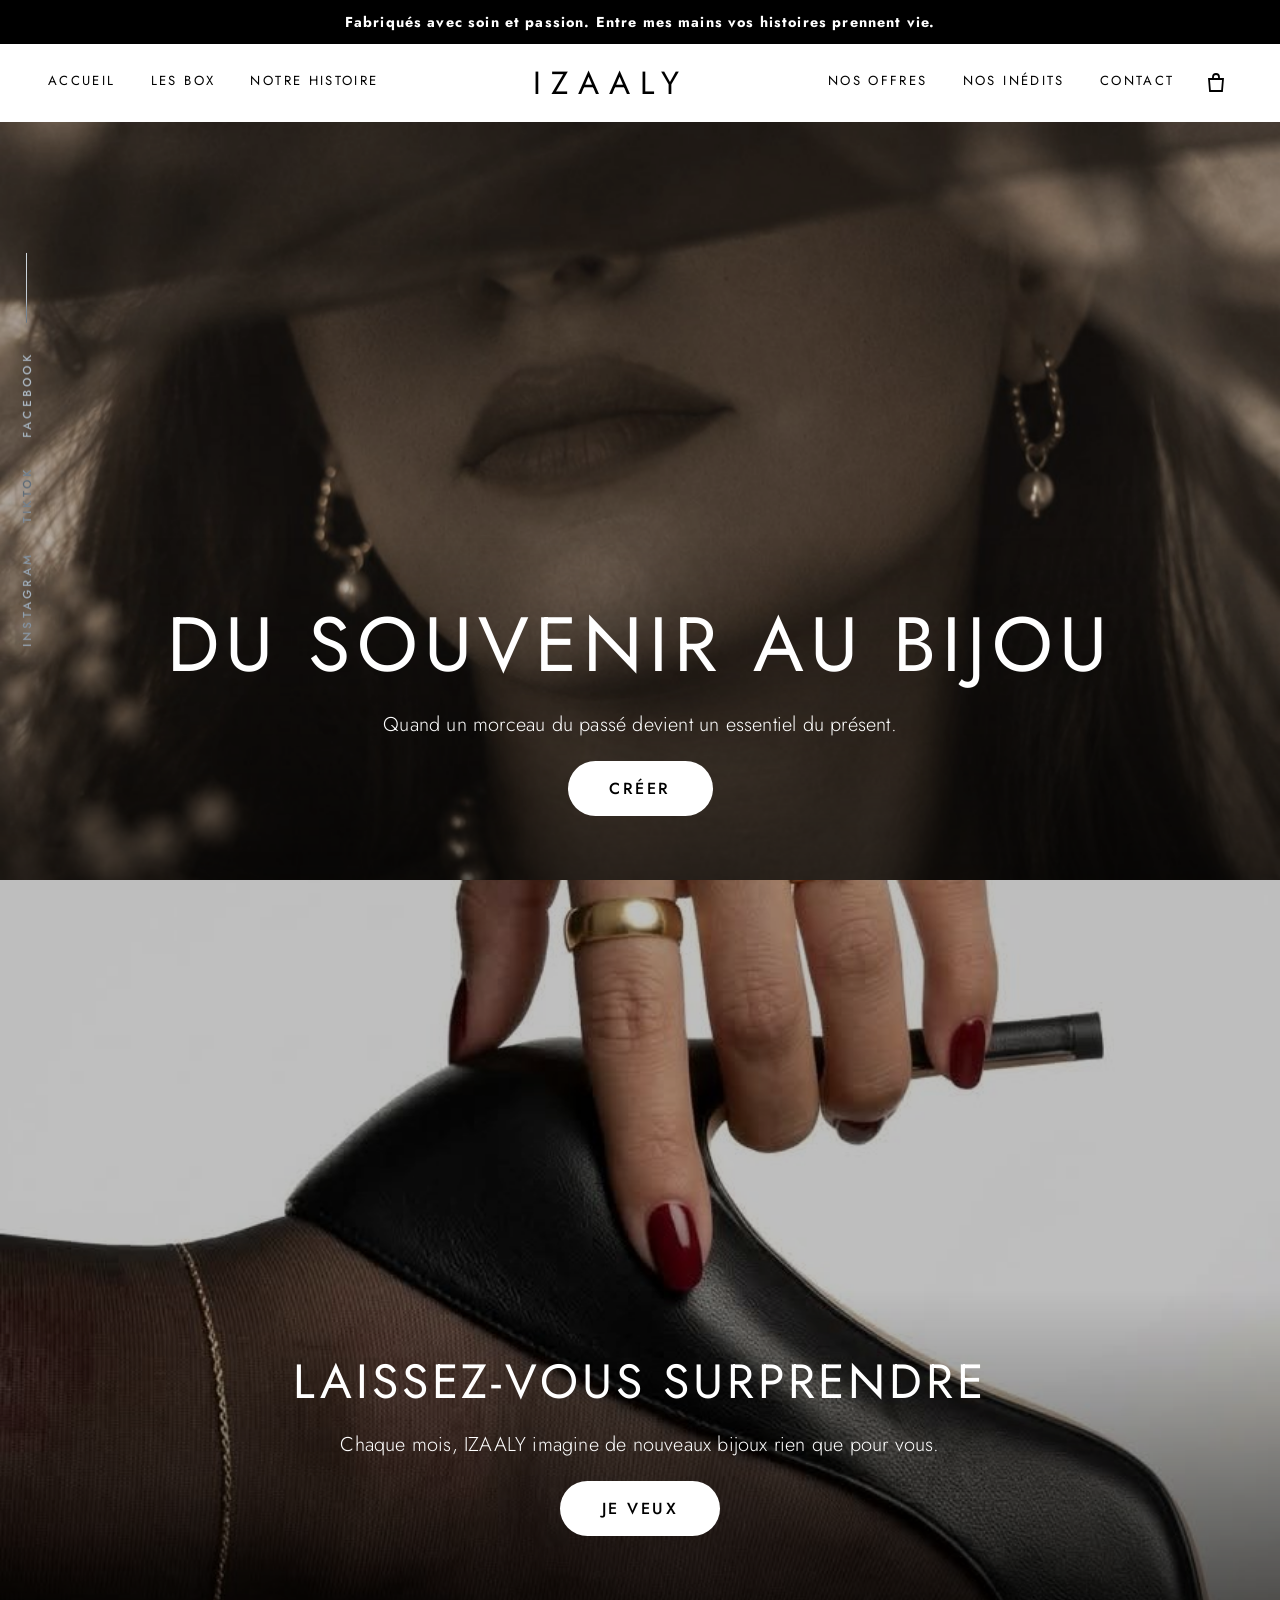
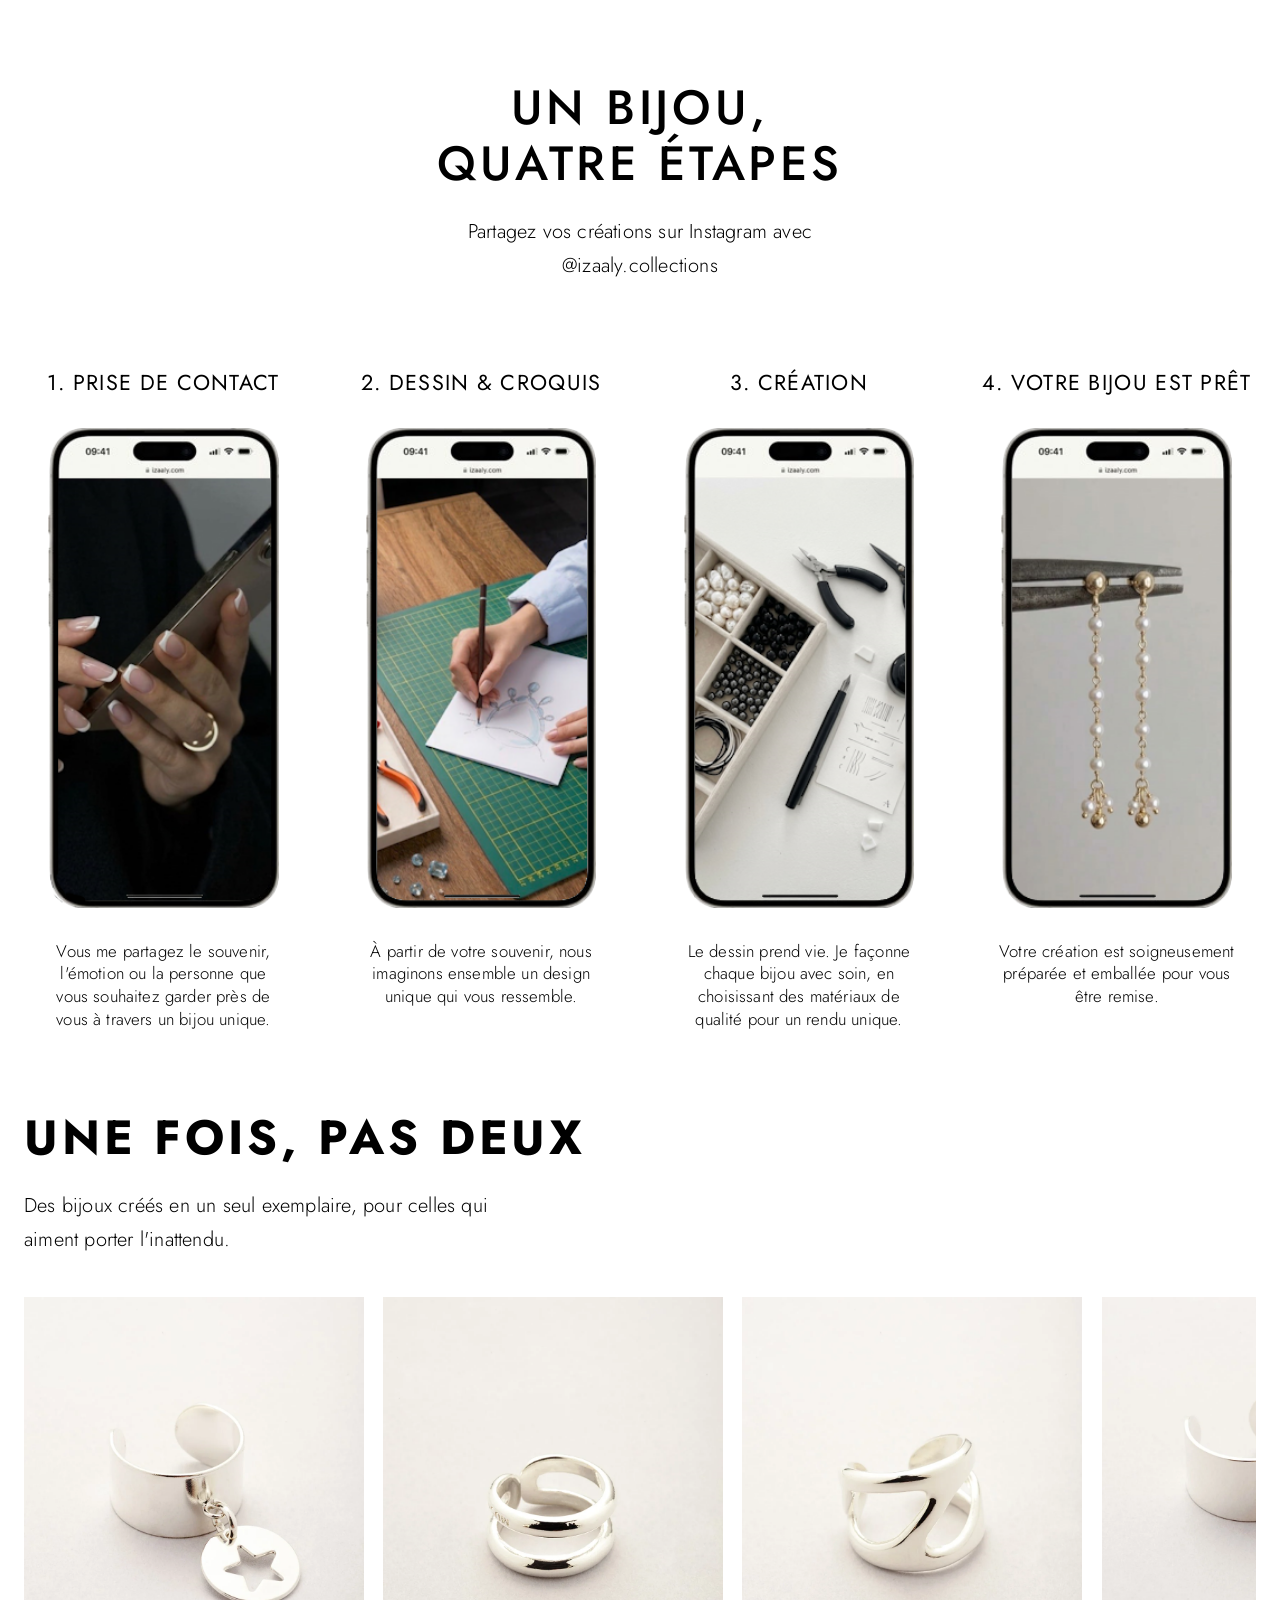
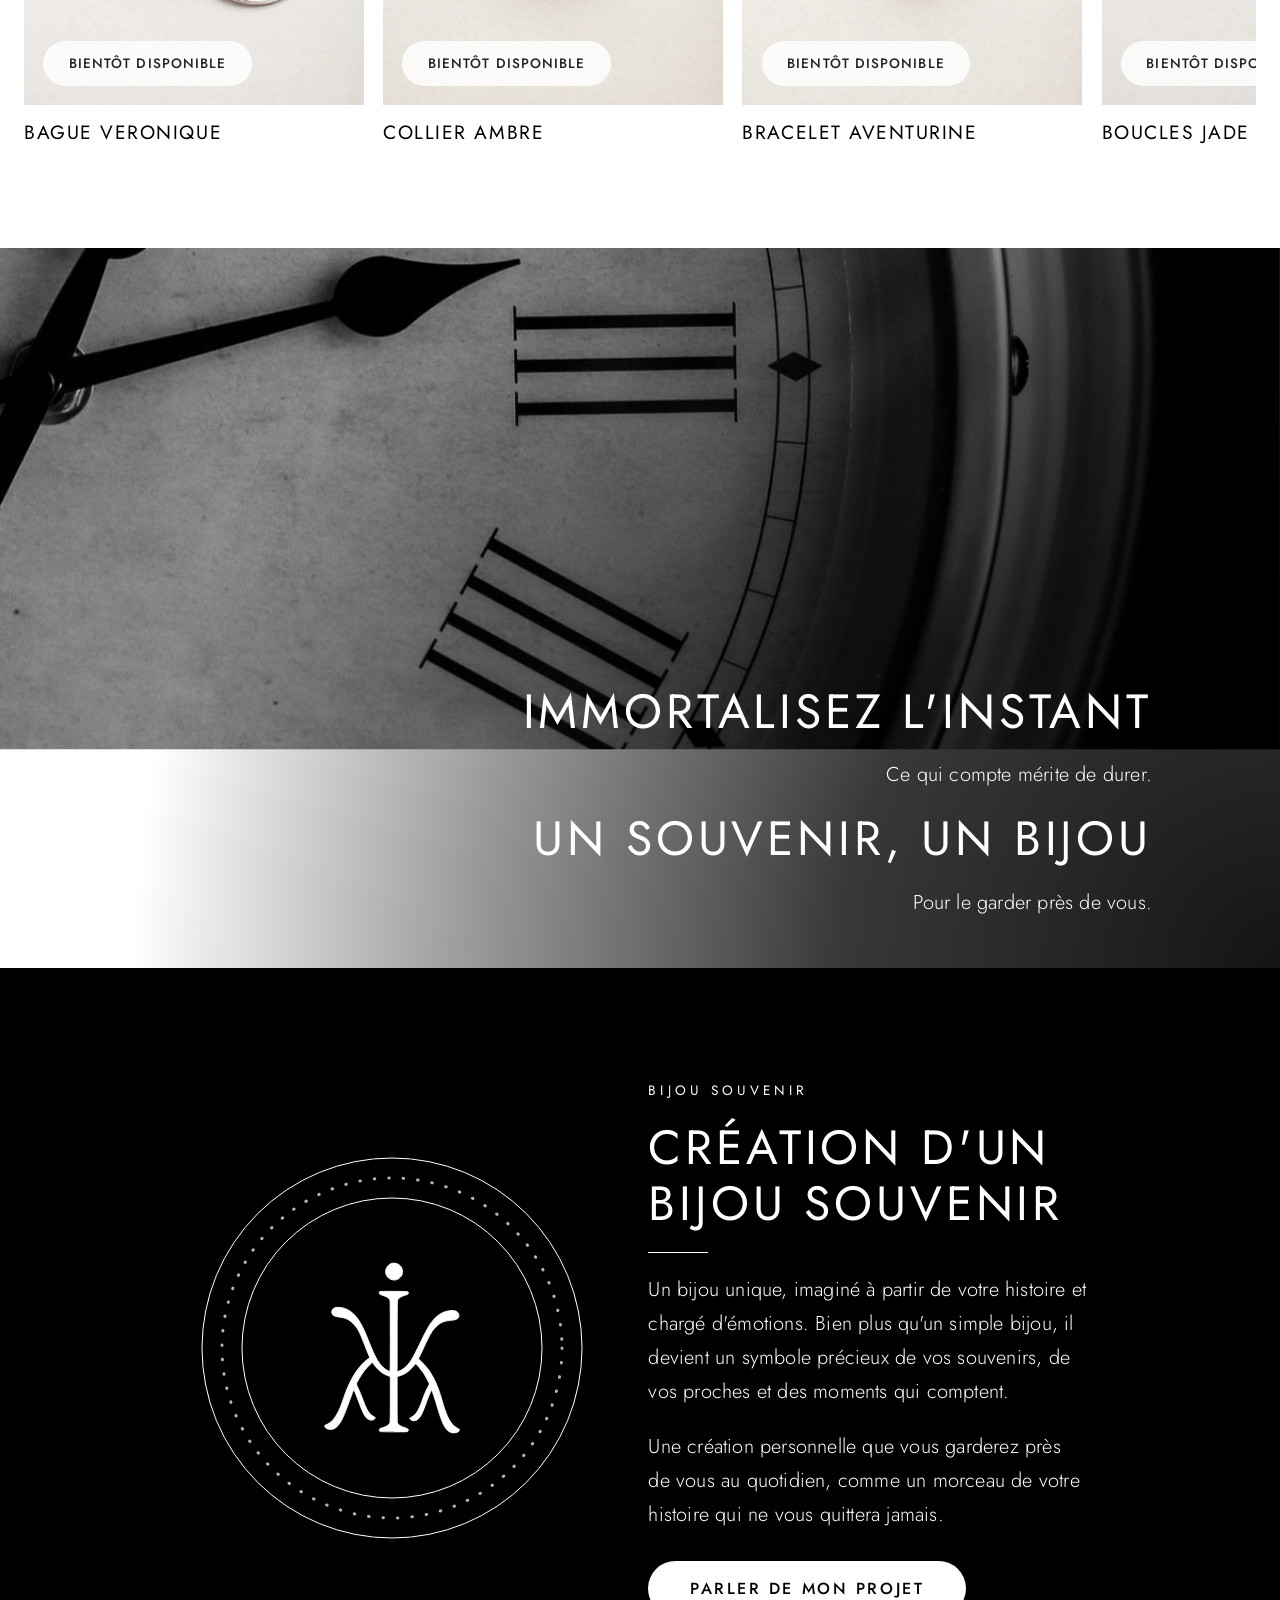
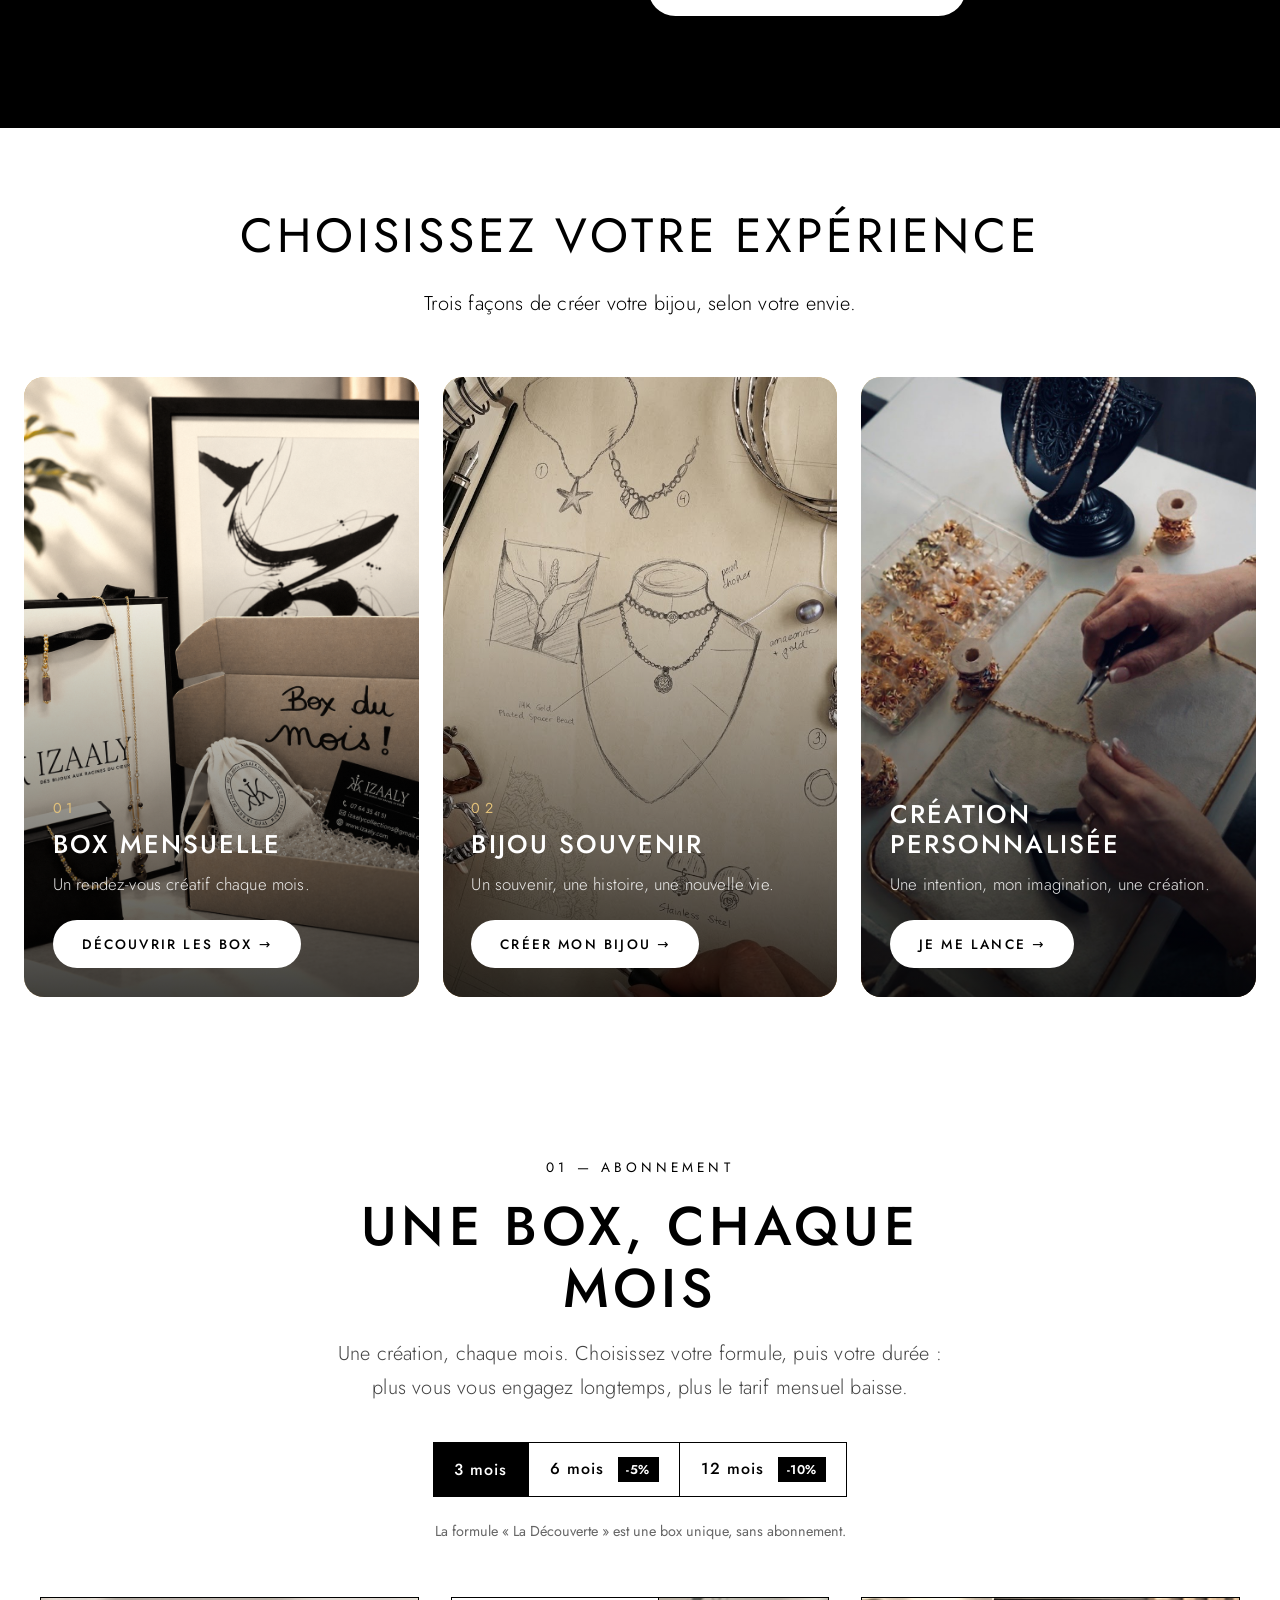
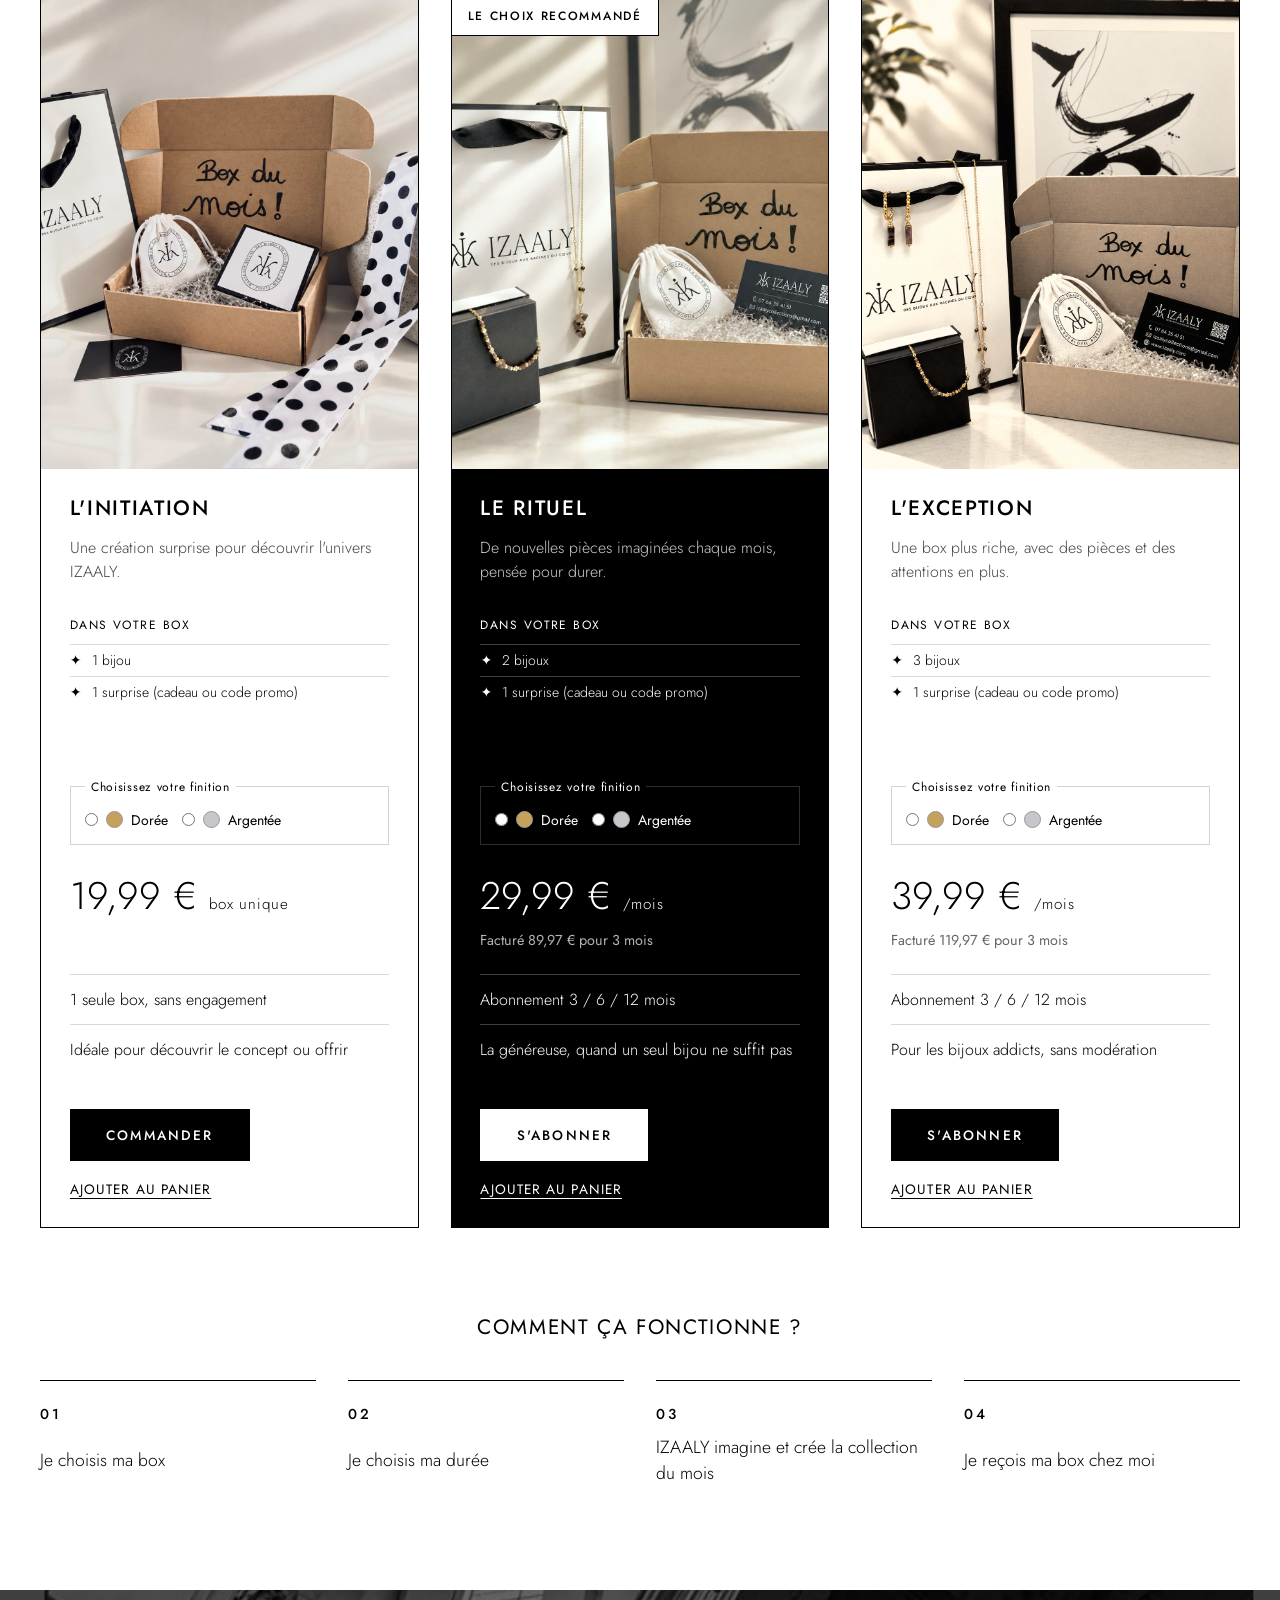
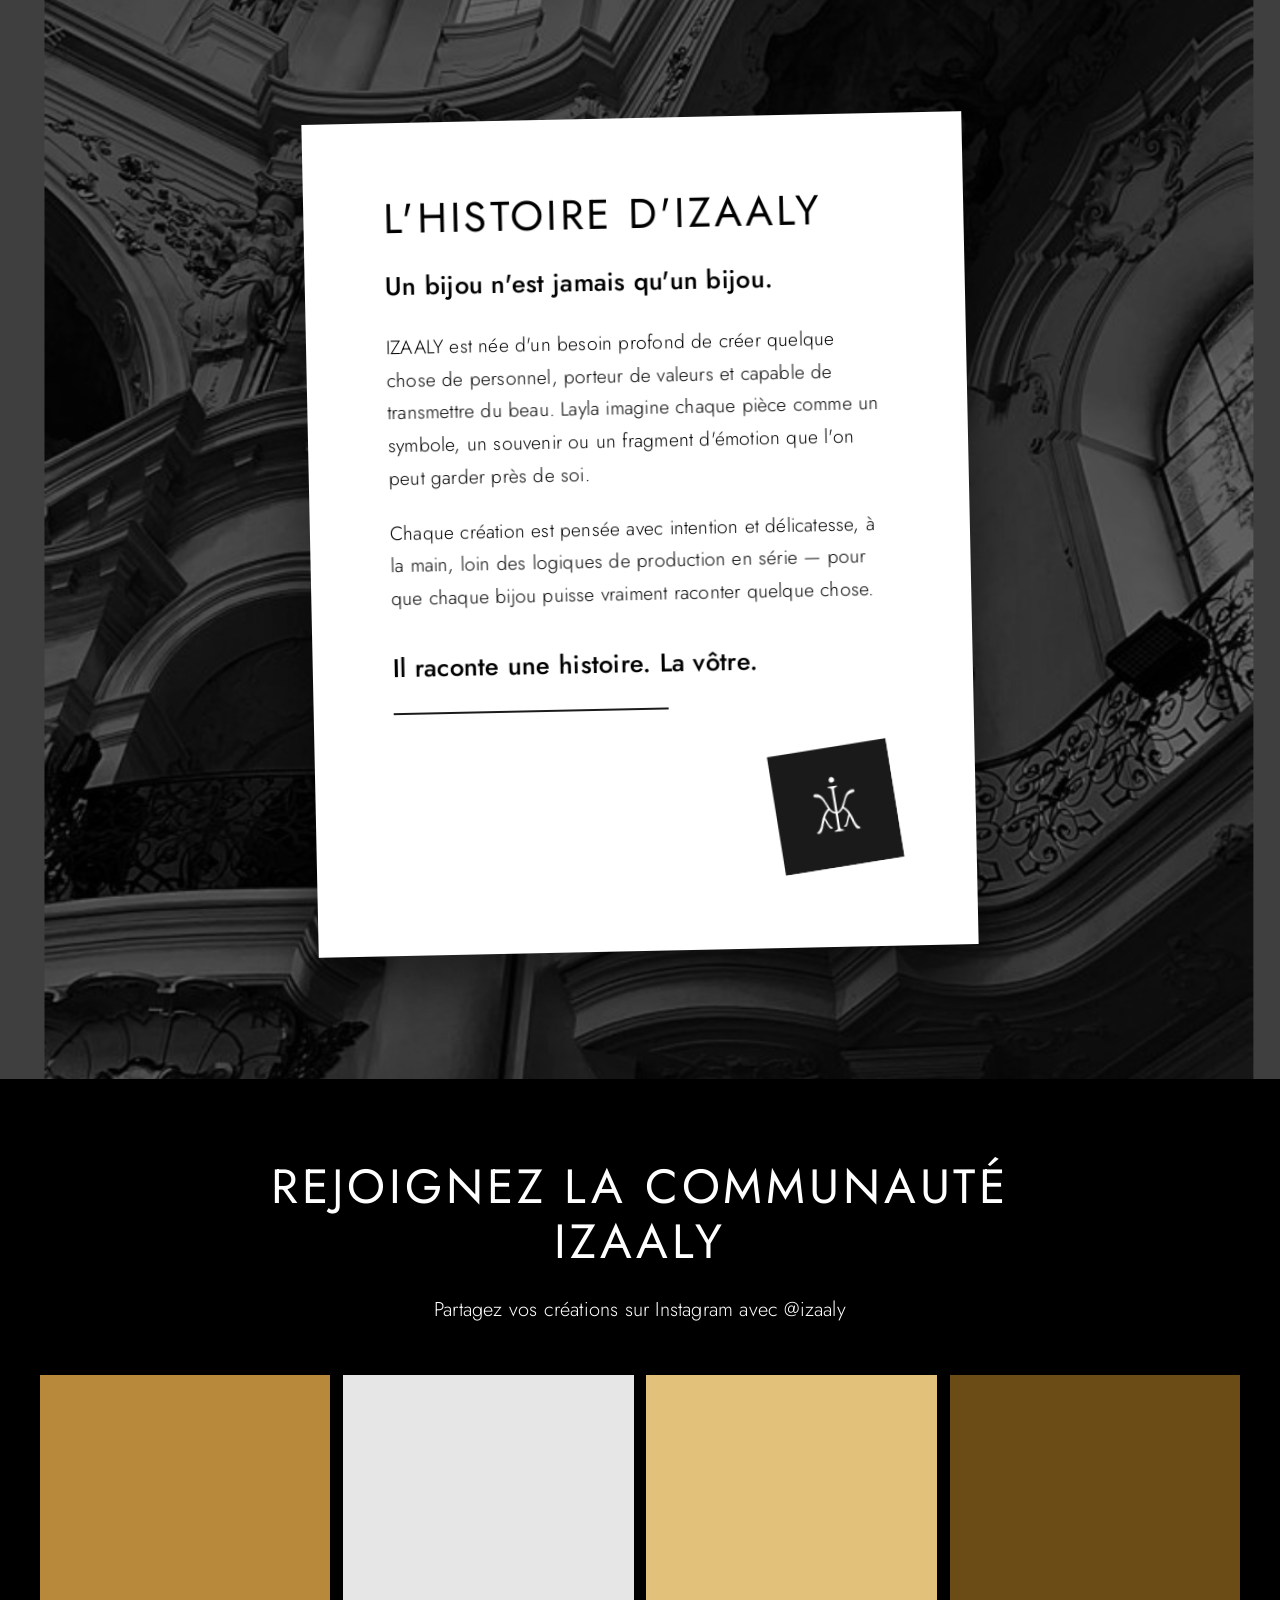
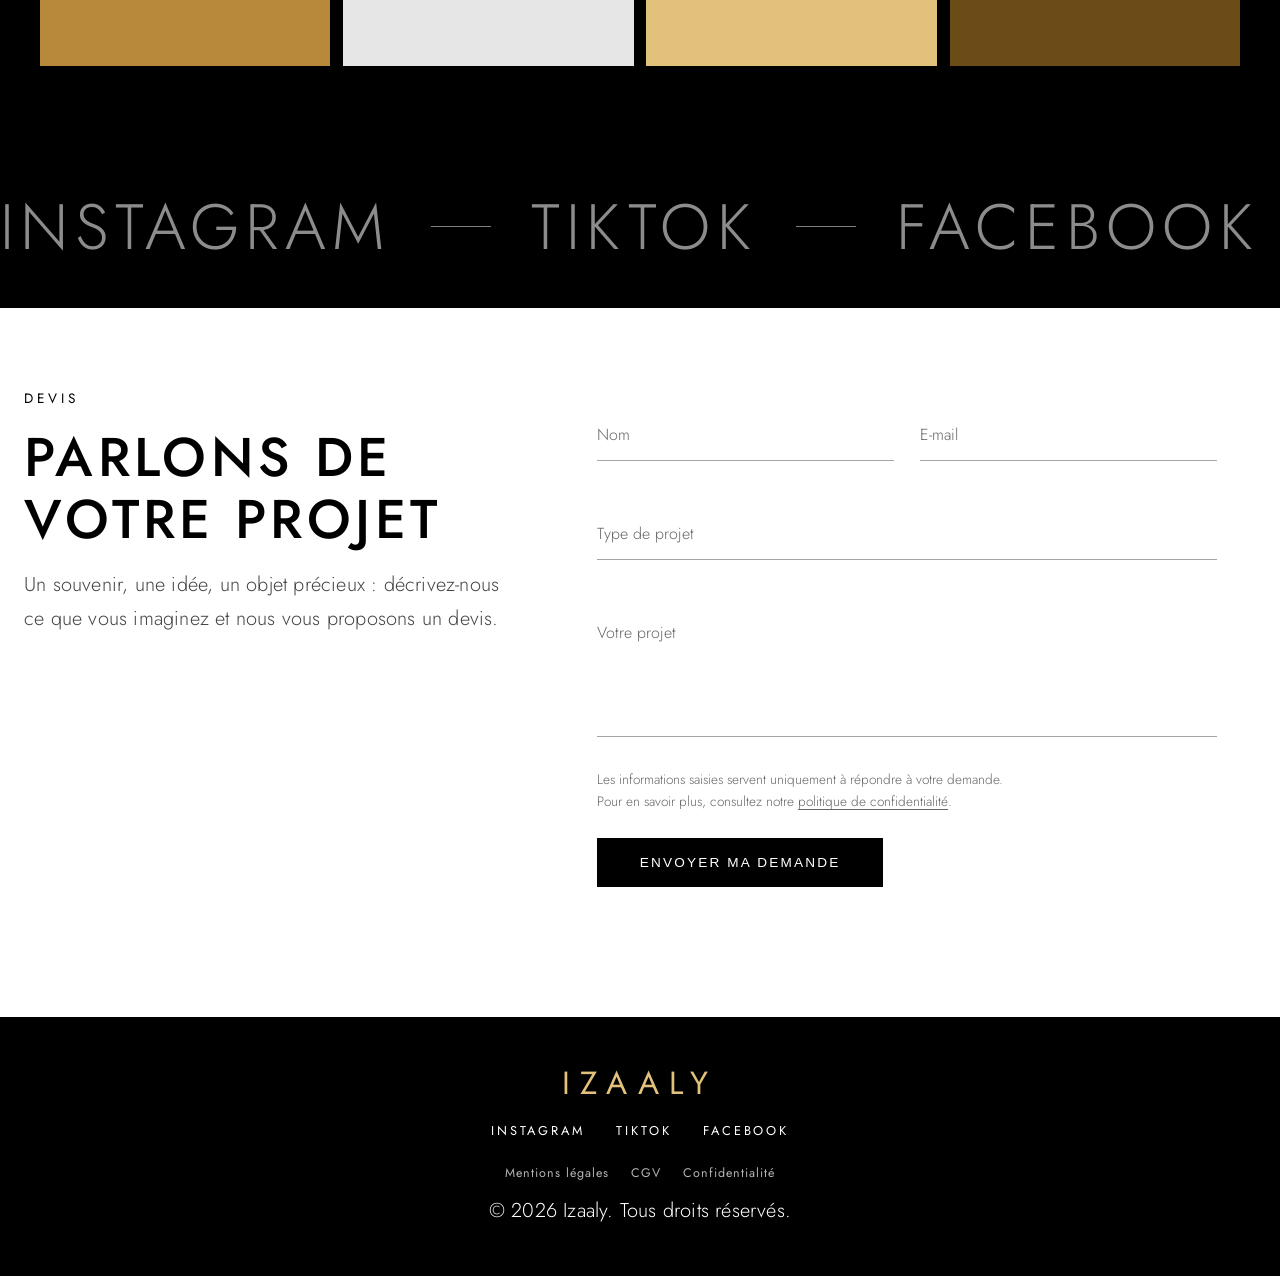
==== commit be3eb022: "Rename index-boutique.html to index.html" ====
--- a/index.html
+++ b/index.html
@@ -1,249 +1,384 @@
 <!DOCTYPE html>
 <html lang="fr">
+
 <head>
-<meta charset="utf-8">
-<meta name="viewport" content="width=device-width, initial-scale=1">
-<title>IZAALY — Ouverture du site</title>
-<meta name="description" content="Bijoux personnalisés et sur mesure, façonnés à la main. Ouverture le mercredi 11 novembre 2026 à 18h30.">
-
-<!-- Police de secours (proche de Glacial Indifference) -->
-<link rel="preconnect" href="https://fonts.googleapis.com">
-<link rel="preconnect" href="https://fonts.gstatic.com" crossorigin>
-<link href="https://fonts.googleapis.com/css2?family=Jost:wght@300;400;500&display=swap" rel="stylesheet">
-
-<style>
-  /* Glacial Indifference : place les fichiers dans /fonts/ (voir explications) */
-  @font-face {
-    font-family: "Glacial Indifference";
-    src: url("fonts/GlacialIndifference-Regular.woff2") format("woff2"),
-         url("fonts/GlacialIndifference-Regular.otf") format("opentype");
-    font-weight: 400; font-display: swap;
-  }
-  @font-face {
-    font-family: "Glacial Indifference";
-    src: url("fonts/GlacialIndifference-Bold.woff2") format("woff2"),
-         url("fonts/GlacialIndifference-Bold.otf") format("opentype");
-    font-weight: 700; font-display: swap;
-  }
-
-  :root {
-    --noir: #000;
-    --blanc: #fff;
-    --gris: rgba(255,255,255,.62);
-    --trait: rgba(255,255,255,.22);
-    --police: "Glacial Indifference", "Jost", "Helvetica Neue", Arial, sans-serif;
-  }
-
-  * { box-sizing: border-box; margin: 0; padding: 0; }
-  html, body { height: 100%; }
-
-  body {
-    background: var(--noir);
-    color: var(--blanc);
-    font-family: var(--police);
-    font-weight: 400;
-    -webkit-font-smoothing: antialiased;
-  }
-
-  .page {
-    min-height: 100vh;
-    background: var(--noir);
-    position: relative;
-    display: flex;
-    align-items: center;
-  }
-
-  .contenu {
-    width: 42%;
-    padding: 4rem clamp(2rem, 4.5vw, 5rem);
-    text-align: center;
-  }
-
-  .logo {
-    font-size: clamp(2.2rem, 3.6vw, 3.6rem);
-    font-weight: 400;
-    letter-spacing: .55em;
-    margin-right: -.55em; /* recentre malgré l'espacement */
-  }
-
-  .accroche {
-    margin-top: 1.2rem;
-    font-size: .8rem;
-    letter-spacing: .38em;
-    text-transform: uppercase;
-    color: var(--gris);
-  }
-
-  .compteur {
-    margin: 3rem 0 2.2rem;
-    display: grid;
-    grid-template-columns: repeat(4, 1fr);
-    border-top: 1px solid var(--trait);
-    border-bottom: 1px solid var(--trait);
-  }
-  .bloc { padding: 1.6rem .4rem 1.3rem; }
-  .bloc + .bloc { border-left: 1px solid var(--trait); }
-  .nombre {
-    display: block;
-    font-size: clamp(2rem, 3.4vw, 3.4rem);
-    font-weight: 400;
-    line-height: 1;
-    font-variant-numeric: tabular-nums;
-  }
-  .unite {
-    display: block;
-    margin-top: .8rem;
-    font-size: .68rem;
-    letter-spacing: .3em;
-    text-transform: uppercase;
-    color: var(--gris);
-  }
-
-  .phrase { font-size: 1.05rem; letter-spacing: .04em; }
-  .date {
-    margin-top: .5rem;
-    font-size: .8rem;
-    letter-spacing: .26em;
-    text-transform: uppercase;
-    color: var(--gris);
-  }
-
-  .note {
-    margin: 2.6rem auto 0;
-    max-width: 30em;
-    font-size: .95rem;
-    line-height: 1.7;
-    color: var(--gris);
-  }
-
-  .agenda {
-    display: inline-block;
-    margin-top: 2rem;
-    padding: 1rem 2.2rem;
-    background: transparent;
-    color: var(--blanc);
-    border: 1px solid var(--blanc);
-    font-family: var(--police);
-    font-size: .72rem;
-    letter-spacing: .3em;
-    text-transform: uppercase;
-    cursor: pointer;
-    transition: background .3s, color .3s;
-  }
-  .agenda:hover, .agenda:focus-visible { background: var(--blanc); color: var(--noir); outline: none; }
-
-  .signature {
-    margin-top: 3rem;
-    font-size: .72rem;
-    letter-spacing: .26em;
-    text-transform: uppercase;
-    color: var(--gris);
-  }
-
-  /* Tablette / mobile : texte en haut, photos en dessous */
-  @media (max-width: 900px) {
-    .page { flex-direction: column; background: var(--noir); }
-    .contenu { width: 100%; padding: 3.5rem 1.5rem 2.5rem; }
-    .nombre { font-size: clamp(1.8rem, 9vw, 2.8rem); }
-    .unite { letter-spacing: .18em; font-size: .6rem; }
-  }
-
-  /* ===== Pas de scroll : tout s'adapte à la hauteur de l'écran ===== */
-  html, body { height: 100%; overflow: hidden; overscroll-behavior: none; }
-  .page { height: 100vh; height: 100dvh; min-height: 0; overflow: hidden; }
-
-  .contenu { padding: 2vh clamp(2rem, 4.5vw, 5rem); }
-  .logo { font-size: clamp(1.6rem, min(3.6vw, 6vh), 3.6rem); }
-  .accroche { margin-top: 1.6vh; font-size: clamp(.62rem, 1.5vh, .8rem); }
-  .compteur { margin: 4vh 0 3vh; }
-  .bloc { padding: 2.4vh .4rem 2vh; }
-  .nombre { font-size: clamp(1.6rem, min(3.4vw, 6vh), 3.4rem); }
-  .unite { margin-top: 1vh; font-size: clamp(.55rem, 1.3vh, .68rem); }
-  .phrase { font-size: clamp(.85rem, 2vh, 1.05rem); }
-  .date { margin-top: .8vh; font-size: clamp(.62rem, 1.5vh, .8rem); }
-  .note { margin-top: 3.5vh; font-size: clamp(.78rem, 1.9vh, .95rem); line-height: 1.55; }
-  .agenda { margin-top: 3vh; padding: 1.6vh 2.2rem; font-size: clamp(.6rem, 1.4vh, .72rem); }
-  .signature { margin-top: 3.5vh; font-size: clamp(.58rem, 1.4vh, .72rem); line-height: 1.6; }
-
-  @media (max-width: 900px) {
-    .page { flex-direction: column; align-items: stretch; }
-    .contenu { flex: 0 0 auto; padding: 3vh 1.2rem 1.5vh; }
-    .logo { letter-spacing: .4em; margin-right: -.4em; }
-    .compteur { margin: 2.5vh 0 2vh; }
-    .bloc { padding: 1.8vh .2rem 1.5vh; }
-    .nombre { font-size: clamp(1.5rem, min(9vw, 5.5vh), 2.8rem); }
-    .unite { letter-spacing: .16em; }
-    .note { margin-top: 2vh; }
-    .agenda { margin-top: 2vh; }
-    .signature { margin-top: 2vh; letter-spacing: .14em; }
-  }
-
-  /* ===== Photos + logo animé dans le trou noir ===== */
-  .contenu { position: relative; z-index: 2; }
-  .visuel { position: absolute; inset: 0; overflow: hidden; z-index: 1; }
-  .scene {            /* équivalent de background-size: cover, ancré à droite */
-    position: absolute; right: 0; top: 50%; transform: translateY(-50%);
-    width: max(100vw, 177.78vh); width: max(100vw, 177.78dvh);
-    aspect-ratio: 16 / 9;
-  }
-  .fond { display: block; width: 100%; height: 100%; }
-  .logo-anime {       /* centré sur le trou noir de l'image (1472 ; 515 sur 1920×1080) */
-    position: absolute; left: 76.67%; top: 47.7%; width: 21%;
-    transform: translate(-50%, -50%);
-  }
-  .logo-anime svg { display: block; width: 100%; height: auto; overflow: visible; }
-
-  /* Animation du logo (reprise de votre projet) */
-  .bespoke-art circle, .bespoke-art path { fill: none; stroke: #fff; stroke-width: 1; stroke-dasharray: 1; stroke-dashoffset: 1; }
-  .bespoke-art.in circle, .bespoke-art.in path { animation: draw 2.6s cubic-bezier(.4,0,.2,1) forwards; }
-  .bespoke-art.in circle:nth-child(2) { animation-delay: .3s; }
-  .bespoke-art.in circle:nth-child(3) { animation-delay: .6s; }
-  .bespoke-art circle.dots { stroke-width: 3; stroke-linecap: round; stroke-dasharray: .5 14; stroke-dashoffset: 0; opacity: .7;
-    transform-box: fill-box; transform-origin: center; animation: spin 80s linear infinite; }
-  .bespoke-art.in circle.dots { animation: spin 80s linear infinite; }
-  .bespoke-art path.logo-mark { fill: #fff; fill-opacity: 0; stroke: #fff; stroke-width: 25; stroke-dasharray: 1; stroke-dashoffset: 1; }
-  .bespoke-art.in path.logo-mark { animation: draw 3.2s .6s cubic-bezier(.4,0,.2,1) forwards, fillin 1.4s 2.6s ease forwards; }
-  @keyframes draw { to { stroke-dashoffset: 0; } }
-  @keyframes spin { to { transform: rotate(360deg); } }
-  @keyframes fillin { to { fill-opacity: 1; } }
-  @media (prefers-reduced-motion: reduce) {
-    .bespoke-art circle, .bespoke-art path { stroke-dashoffset: 0; }
-    .bespoke-art path.logo-mark { fill-opacity: 1; }
-    .bespoke-art circle.dots { animation: none; }
-  }
-
-  @media (max-width: 900px) {
-    .visuel { position: relative; inset: auto; flex: 1 1 0; min-height: 0; }
-    .scene { top: auto; bottom: 0; transform: none; width: 172vw; }
-  }
-
-  /* ===== Version téléphone : photo plein écran + logo animé + texte blanc ===== */
-  .logo-mobile { display: none; }
-  @media (max-width: 900px) {
-    .page {
-      background: #000 url("./assets/img/fond-mobile.jpg") center / cover no-repeat;
-      flex-direction: column; justify-content: center; align-items: stretch;
+  <meta charset="UTF-8">
+  <meta name="viewport" content="width=device-width, initial-scale=1">
+  <title>Izaaly — Bijoux personnalisés et créations sur mesure</title>
+  <meta name="description"
+    content="Izaaly crée des bijoux personnalisés et sur mesure, façonnés à la main à partir de votre histoire. Composez votre bijou ou découvrez la box mensuelle.">
+  <link rel="canonical" href="https://izaaly.com/">
+  <meta name="theme-color" content="#000000">
+
+  <!-- Favicon -->
+  <link rel="icon" href="./assets/img/favicon.ico" sizes="48x48">
+  <link rel="icon" href="./assets/img/logo.svg" type="image/svg+xml">
+  <link rel="apple-touch-icon" href="./assets/img/apple-touch-icon.png">
+
+  <!-- Open Graph (Facebook, Instagram, WhatsApp, LinkedIn…) -->
+  <meta property="og:type" content="website">
+  <meta property="og:site_name" content="Izaaly">
+  <meta property="og:locale" content="fr_FR">
+  <meta property="og:title" content="Izaaly — Bijoux personnalisés et créations sur mesure">
+  <meta property="og:description"
+    content="Des bijoux imaginés à partir de votre histoire, façonnés à la main. Composez le vôtre ou découvrez la box mensuelle.">
+  <meta property="og:url" content="https://izaaly.com/">
+  <meta property="og:image" content="https://izaaly.com/assets/img/og-image.png">
+  <meta property="og:image:width" content="1200">
+  <meta property="og:image:height" content="630">
+  <meta property="og:image:alt" content="Bijou Izaaly porté par une cliente">
+
+  <!-- Carte Twitter / X -->
+  <meta name="twitter:card" content="summary_large_image">
+  <meta name="twitter:title" content="Izaaly — Bijoux personnalisés et créations sur mesure">
+  <meta name="twitter:description" content="Des bijoux imaginés à partir de votre histoire, façonnés à la main.">
+  <meta name="twitter:image" content="https://izaaly.com/assets/img/og-image.png">
+
+  <!-- Données structurées -->
+  <script type="application/ld+json">
+{
+  "@context": "https://schema.org",
+  "@graph": [
+    {
+      "@type": "Organization",
+      "@id": "https://izaaly.com/#organisation",
+      "name": "Izaaly",
+      "url": "https://izaaly.com/",
+      "logo": "https://izaaly.com/assets/img/logo.svg",
+      "description": "Bijoux personnalisés et créations sur mesure, façonnés à la main.",
+      "sameAs": [
+        "https://www.instagram.com/izaaly.collections/",
+        "https://www.tiktok.com/@izaaly.collections",
+        "https://www.facebook.com/people/Izaaly-Collections/61576125283925/"
+      ]
+    },
+    {
+      "@type": "WebSite",
+      "name": "Izaaly",
+      "url": "https://izaaly.com/",
+      "inLanguage": "fr-FR",
+      "publisher": { "@id": "https://izaaly.com/#organisation" }
     }
-    .visuel { display: none; }
-    .logo-mobile {
-      display: block; position: relative; z-index: 2; flex: 0 0 auto;
-      width: min(46vw, 24vh); margin: 2vh auto 0;
-    }
-    .logo-mobile svg { display: block; width: 100%; height: auto; overflow: visible; }
-    .contenu { padding: 1.5vh 1.2rem 3vh; }
-    .contenu, .contenu * { color: #fff; }
-    .contenu { text-shadow: 0 1px 14px rgba(0,0,0,.55); }
-    .accroche, .unite, .date, .note, .signature { color: rgba(255,255,255,.85); }
-    .compteur, .bloc + .bloc { border-color: rgba(255,255,255,.35); }
-    .agenda { border-color: #fff; }
-    .agenda:hover, .agenda:focus-visible { background: #fff; color: #000; text-shadow: none; }
-  }
-</style>
+  ]
+}
+</script>
+  <link rel="preconnect" href="https://fonts.googleapis.com">
+  <link rel="preconnect" href="https://fonts.gstatic.com" crossorigin>
+  <link
+    href="https://fonts.googleapis.com/css2?family=Jost:ital,wght@0,300;0,400;0,500;0,600;0,700;1,300;1,400&display=swap"
+    rel="stylesheet">
+  <link rel="stylesheet" href="./assets/css/style.css">
+  <link rel="stylesheet" href="./assets/css/surmesure.css">
+  <link rel="stylesheet" href="./assets/css/shop.css">
 </head>
+
 <body>
-  <main class="page">
-    <div class="logo-mobile bespoke-art" aria-hidden="true">
-<svg viewBox="0 0 400 400" role="img" aria-label="Logo IZAALY">
+
+  <aside class="social-rail" aria-label="Réseaux sociaux">
+    <a href="https://www.instagram.com/izaaly.collections/" data-social="instagram" target="_blank"
+      rel="noopener">Instagram</a>
+    <a href="https://www.tiktok.com/@izaaly.collections" data-social="tiktok" target="_blank" rel="noopener">TikTok</a>
+    <a href="https://www.facebook.com/people/Izaaly-Collections/61576125283925/" data-social="facebook" target="_blank" rel="noopener">Facebook</a>
+  </aside>
+
+  <div class="topbar" aria-live="polite">
+    <span class="msg active" data-edit="topbar.1">Bijoux en acier inoxydable façonnés à la demande</span>
+    <span class="msg" data-edit="topbar.2">Fabriqués avec soin et passion. Entre mes mains vos histoires prennent
+      vie.</span>
+    <span class="msg" data-edit="topbar.3">Livrés dans un écrin IZAALY</span>
+  </div>
+
+  <header class="header" id="header">
+    <button class="burger" aria-label="Ouvrir le menu" aria-expanded="false"
+      aria-controls="menu"><span></span><span></span><span></span></button>
+
+    <nav class="nav-left" aria-label="Navigation principale">
+      <a href="#hero" data-edit="nav.accueil">Accueil</a>
+      <a href="#box" data-edit="nav.box">Les box</a>
+      <a href="#histoire" data-edit="nav.histoire">Notre histoire</a>
+    </nav>
+
+    <a href="#" class="logo">IZAALY</a>
+
+    <nav class="nav-right" aria-label="Navigation secondaire">
+      <a href="#offres" data-edit="nav.offres">Nos offres</a>
+      <a href="#inedits" data-edit="nav.inedits">Nos inédits</a>
+      <a href="#contact" data-edit="nav.contact">Contact</a>
+    </nav>
+  </header>
+
+  <nav class="menu" id="menu" aria-hidden="true">
+    <ul>
+      <li><a href="#hero" data-edit="nav.accueil">Accueil</a></li>
+      <li><a href="#offres" data-edit="nav.offres">Nos offres</a></li>
+      <li><a href="#box" data-edit="nav.box">Les box</a></li>
+      <li><a href="#inedits" data-edit="nav.inedits">Nos inédits</a></li>
+      <li><a href="#histoire" data-edit="nav.histoire">Notre histoire</a></li>
+      <li><a href="#contact" data-edit="nav.contact">Contact</a></li>
+    </ul>
+    <div class="menu-social">
+      <a href="https://www.instagram.com/izaaly.collections/" data-social="instagram" target="_blank"
+        rel="noopener">Instagram</a>
+      <a href="https://www.tiktok.com/@izaaly.collections" data-social="tiktok" target="_blank"
+        rel="noopener">TikTok</a>
+      <a href="https://https://www.facebook.com/people/Izaaly-Collections/61576125283925/" data-social="facebook" target="_blank" rel="noopener">Facebook</a>
+    </div>
+  </nav>
+
+  <main>
+    <!-- HERO -->
+    <section class="hero tile" id="hero">
+      <div class="ph ph-hero" data-parallax data-bg="hero.image" data-overlay="0.25"></div>
+      <div class="tile-text center light">
+        <h1 data-edit="hero.titre">du souvenir au bijou</h1>
+        <p class="serif" data-edit="hero.texte">Quand un morceau du passé devient un essentiel du présent.</p>
+        <a href="#offres" class="btn" data-edit="hero.bouton">Créer</a>
+      </div>
+    </section>
+
+    <!-- OFFRIR -->
+    <section class="tile tile-gift">
+      <div class="ph ph-gift" data-bg="gift.image" data-overlay="0.25"></div>
+      <div class="tile-text center light">
+        <h2 data-edit="gift.titre">LAISSEZ-VOUS SURPRENDRE</h2>
+        <p class="serif" data-edit="gift.texte">Chaque mois, IZAALY imagine de nouveaux bijoux rien que pour vous.</p>
+        <a href="#box" class="btn" data-edit="gift.bouton">je veux</a>
+      </div>
+    </section>
+
+    <!-- CONCEPT -->
+    <section class="section concept">
+      <h2 class="center reveal" data-edit="concept.titre">Un bijou, <br> quatre étapes</h2>
+      <p class="serif center reveal" data-edit="concept.texte">Partagez vos créations sur Instagram avec
+        @izaaly.collections</p>
+      <div class="steps" id="steps">
+        <article class="step">
+          <h3 data-edit="etape1.titre">1. Prise de contact</h3><img class="step-img" src="./assets/img/3.png"
+            alt="Choisissez un modèle" data-img="etape1.image">
+          <p class="serif" data-edit="etape1.texte">Vous me partagez le souvenir, l'émotion ou la personne que vous
+            souhaitez garder près de vous
+            à travers un bijou unique.</p>
+        </article>
+        <article class="step">
+          <h3 data-edit="etape2.titre">2. Dessin & croquis</h3><img class="step-img" src="./assets/img/4.png"
+            alt="Personnalisez votre bijou" data-img="etape2.image">
+          <p class="serif" data-edit="etape2.texte">À partir de votre souvenir, nous imaginons ensemble un design unique
+            qui vous ressemble.</p>
+        </article>
+        <article class="step">
+          <h3 data-edit="etape3.titre">3. Création</h3><img class="step-img" src="./assets/img/5.png"
+            alt="Validez votre création" data-img="etape3.image">
+          <p class="serif" data-edit="etape3.texte">Le dessin prend vie. Je façonne chaque bijou avec soin, en
+            choisissant des matériaux de
+            qualité pour un rendu unique.</p>
+        </article>
+        <article class="step">
+          <h3 data-edit="etape4.titre">4. Votre bijou est prêt</h3><img class="step-img" src="./assets/img/6.png"
+            alt="Recevez votre bijou" data-img="etape4.image">
+          <p class="serif" data-edit="etape4.texte">Votre création est soigneusement préparée et emballée pour vous être
+            remise.</p>
+        </article>
+      </div>
+    </section>
+
+    <!-- MODELES -->
+    <section class="section models" id="inedits">
+      <h2 class="reveal" data-edit="modeles.titre">une fois, pas deux</h2>
+      <p class="serif reveal" data-edit="modeles.texte">Des bijoux créés en un seul exemplaire, pour celles qui aiment
+        porter l'inattendu.</p>
+      <div class="rail" id="rail">
+        <article class="model">
+          <div class="ph ph-m1" data-bg="modele1.image"><a href="#" class="btn small">Ajouter au panier</a></div>
+          <h3 data-edit="modele1.nom">Bague veronique</h3>
+        </article>
+        <article class="model">
+          <div class="ph ph-m2" data-bg="modele2.image"><a href="#" class="btn small">Ajouter au panier</a></div>
+          <h3 data-edit="modele2.nom">collier ambre</h3>
+        </article>
+        <article class="model">
+          <div class="ph ph-m3" data-bg="modele3.image"><a href="#" class="btn small">Ajouter au panier</a></div>
+          <h3 data-edit="modele3.nom">bracelet aventurine</h3>
+        </article>
+        <article class="model">
+          <div class="ph ph-m4" data-bg="modele4.image"><a href="#" class="btn small">Ajouter au panier</a></div>
+          <h3 data-edit="modele4.nom">boucles jade</h3>
+        </article>
+      </div>
+    </section>
+
+    <!-- ENGAGEMENT -->
+    <section class="tile tile-right">
+      <div class="ph ph-craft" data-parallax data-bg="engagement.image"></div>
+      <div class="tile-text right light">
+        <h2 data-edit="engagement.titre1">Immortalisez l'instant</h2>
+        <p class="serif" data-edit="engagement.texte1">Ce qui compte mérite de durer.</p>
+        <h2 data-edit="engagement.titre2">Un souvenir, un bijou</h2>
+        <p class="serif" data-edit="engagement.texte2">Pour le garder près de vous.</p>
+      </div>
+    </section>
+
+    <!-- SUR MESURE : remplace le bloc <div class="bespoke-art reveal"> existant -->
+    <style>
+      :root {
+        --white: #fff;
+        --black: #000
+      }
+
+      .container_bespoke {
+        background: #000;
+        color: #fff;
+      }
+
+      .container_bespoke h2,
+      .container_bespoke h3,
+      .container_bespoke p,
+      .container_bespoke .eyebrow,
+      .container_bespoke .serif {
+        color: #fff;
+      }
+
+      .container_bespoke .bespoke-line {
+        background: #fff;
+      }
+
+      .container_bespoke .btn {
+        background: #fff;
+        color: #000;
+      }
+
+      .container_bespoke .btn:hover {
+        background: var(--gold);
+        color: #fff;
+      }
+
+      .dark {
+        background: #000;
+        color: #fff
+      }
+
+      .section {
+        padding: 5rem 1.5rem;
+        display: grid;
+        gap: 1.5rem
+      }
+
+      .reveal {
+        opacity: 0;
+        transform: translateY(24px);
+        transition: opacity .9s, transform .9s
+      }
+
+      .reveal.in {
+        opacity: 1;
+        transform: none
+      }
+
+      .bespoke {
+        align-items: center;
+        gap: 3.5rem;
+        overflow: hidden
+      }
+
+      .bespoke-art {
+        width: 100%;
+        max-width: 460px;
+        margin: 0 auto
+      }
+
+      .bespoke-art svg {
+        display: block;
+        width: 100%;
+        height: auto
+      }
+
+      .bespoke-art circle,
+      .bespoke-art path {
+        fill: none;
+        stroke: var(--white);
+        stroke-width: 1;
+        stroke-dasharray: 1;
+        stroke-dashoffset: 1
+      }
+
+      .bespoke-art.in circle,
+      .bespoke-art.in path {
+        animation: draw 2.6s cubic-bezier(.4, 0, .2, 1) forwards
+      }
+
+      .bespoke-art.in circle:nth-child(2) {
+        animation-delay: .3s
+      }
+
+      .bespoke-art.in circle:nth-child(3) {
+        animation-delay: .6s
+      }
+
+      .bespoke-art.in path {
+        animation-delay: .9s
+      }
+
+      .bespoke-art circle.dots {
+        stroke-width: 3;
+        stroke-linecap: round;
+        stroke-dasharray: .5 14;
+        stroke-dashoffset: 0;
+        opacity: .7;
+        transform-box: fill-box;
+        transform-origin: center;
+        animation: spin 80s linear infinite
+      }
+
+      .bespoke-art.in circle.dots {
+        animation: spin 80s linear infinite
+      }
+
+      @keyframes draw {
+        to {
+          stroke-dashoffset: 0
+        }
+      }
+
+      @keyframes spin {
+        to {
+          transform: rotate(360deg)
+        }
+      }
+
+      /* Logo Izaaly : tracé au trait, puis remplissage */
+      .bespoke-art path.logo-mark {
+        fill: var(--white);
+        fill-opacity: 0;
+        stroke: var(--white);
+        stroke-width: 25;
+        stroke-dasharray: 1;
+        stroke-dashoffset: 1;
+      }
+
+      .bespoke-art.in path.logo-mark {
+        animation:
+          draw 3.2s 0.6s cubic-bezier(0.4, 0, 0.2, 1) forwards,
+          fillin 1.4s 2.6s ease forwards;
+      }
+
+      @keyframes fillin {
+        to {
+          fill-opacity: 1;
+        }
+      }
+
+      @media (prefers-reduced-motion: reduce) {
+        .bespoke-art path.logo-mark {
+          stroke-dashoffset: 0;
+          fill-opacity: 1;
+        }
+      }
+    </style>
+    <!-- SUR MESURE -->
+    <div class="container_bespoke">
+      <section class="bespoke">
+
+        <div class="bespoke-art reveal" aria-hidden="true">
+          <svg viewBox="0 0 400 400">
             <circle cx="200" cy="200" r="190" pathLength="1" />
             <circle cx="200" cy="200" r="150" pathLength="1" />
             <g transform="translate(200 200) scale(0.0342 -0.0342) translate(-5340 -5632)">
@@ -252,112 +387,386 @@
             </g>
             <circle class="dots" cx="200" cy="200" r="170" />
           </svg>
+        </div>
+
+        <div class="bespoke-text">
+          <p class="eyebrow reveal" data-edit="surmesure.eyebrow">Bijou souvenir</p>
+          <h2 class="reveal" data-edit="surmesure.titre">Création d'un bijou souvenir</h2>
+          <span class="bespoke-line reveal"></span>
+          <p class="serif reveal" data-edit="surmesure.texte1">
+            Un bijou unique, imaginé à partir de votre histoire et chargé d'émotions.
+            Bien plus qu'un simple bijou, il devient un symbole précieux de vos souvenirs,
+            de vos proches et des moments qui comptent.
+          </p>
+          <p class="serif reveal" data-edit="surmesure.texte2">
+            Une création personnelle que vous garderez près de vous au quotidien,
+            comme un morceau de votre histoire qui ne vous quittera jamais.
+          </p>
+          <a href="#contactForm" class="btn reveal" data-edit="surmesure.bouton">Parler de mon
+            projet</a>
+        </div>
+
+      </section>
     </div>
-    <section class="contenu">
-      <h1 class="logo">IZAALY</h1>
-      <p class="accroche">Le site ouvre ses portes</p>
-
-      <div class="compteur" role="timer" aria-live="off">
-        <div class="bloc"><span class="nombre" id="jours">--</span><span class="unite">jours</span></div>
-        <div class="bloc"><span class="nombre" id="heures">--</span><span class="unite">heures</span></div>
-        <div class="bloc"><span class="nombre" id="minutes">--</span><span class="unite">minutes</span></div>
-        <div class="bloc"><span class="nombre" id="secondes">--</span><span class="unite">secondes</span></div>
-      </div>
-
-      <p class="phrase" id="phrase">Ouverture dans&nbsp;…</p>
-      <p class="date">Mercredi 11 novembre 2026, à 18h30</p>
-
-      <p class="note">Chaque pièce inédite n’existe qu’en un seul exemplaire. Soyez là dès 18h30.</p>
-      <button class="agenda" id="agenda" type="button">Ajouter à mon agenda</button>
-
-      <p class="signature">Bijoux personnalisés et sur mesure, façonnés à la main à partir de votre histoire.</p>
-    </section>
-    <div class="visuel">
-      <div class="scene">
-        <img class="fond" src="./assets/img/fond-logo.png" alt="" aria-hidden="true">
-        <div class="logo-anime bespoke-art" id="logoAnime">
-<svg viewBox="0 0 400 400" role="img" aria-label="Logo IZAALY">
-            <circle cx="200" cy="200" r="190" pathLength="1" />
-            <circle cx="200" cy="200" r="150" pathLength="1" />
-            <g transform="translate(200 200) scale(0.0342 -0.0342) translate(-5340 -5632)">
-              <path class="logo-mark" pathLength="1"
-                d="M5517 8084 c106 -51 157 -175 121 -296 -15 -51 -77 -121 -131 -147 -94 -45 -229 -16 -295 65 -32 38 -62 116 -62 159 0 45 31 123 66 163 77 90 185 110 301 56z m296 -815 c5 -9 7 -28 3 -42 -5 -22 -18 -29 -104 -56 -108 -33 -172 -73 -199 -123 -17 -31 -18 -96 -21 -1071 l-2 -1038 22 6 c80 22 174 81 248 155 134 134 181 216 495 865 173 360 306 541 475 650 167 108 391 145 501 83 70 -39 89 -146 36 -196 -38 -36 -96 -53 -211 -62 -173 -14 -284 -56 -386 -147 -144 -127 -221 -252 -400 -648 -45 -99 -99 -213 -120 -253 l-38 -73 117 -117 c65 -64 145 -155 178 -202 155 -216 290 -519 388 -870 147 -525 263 -739 456 -841 50 -27 63 -38 61 -54 -9 -52 -72 -85 -162 -85 -105 0 -185 50 -255 160 -75 118 -125 247 -231 600 -99 328 -155 491 -167 487 -15 -5 -82 -162 -160 -377 -88 -239 -122 -319 -167 -388 -45 -71 -89 -107 -152 -123 -39 -11 -52 -10 -90 4 -38 15 -68 47 -68 71 0 2 25 16 55 30 116 57 204 193 299 461 70 196 113 300 167 402 27 50 49 97 49 104 0 20 -99 210 -154 294 -53 82 -186 245 -227 279 -22 19 -23 19 -46 -10 -158 -191 -286 -284 -452 -330 l-61 -17 0 -651 c0 -445 4 -664 11 -691 20 -72 89 -117 242 -160 61 -18 83 -41 73 -80 -3 -12 -16 -25 -28 -29 -41 -11 -778 -7 -799 4 -20 11 -26 54 -11 78 5 7 41 21 81 32 128 36 197 81 220 143 7 19 11 246 11 691 l0 663 -82 31 c-46 17 -112 50 -148 74 -80 51 -192 163 -249 247 l-43 63 -31 -28 c-67 -60 -171 -172 -225 -244 -62 -81 -199 -311 -209 -348 -4 -17 13 -61 55 -150 34 -70 91 -210 128 -312 110 -308 192 -438 309 -496 62 -30 70 -51 29 -83 -62 -49 -161 -34 -231 35 -48 49 -114 173 -167 319 -82 222 -160 422 -181 465 l-23 45 -17 -40 c-9 -22 -66 -175 -127 -340 -172 -468 -229 -585 -333 -691 -67 -68 -125 -94 -209 -94 -115 1 -220 100 -138 131 150 57 261 173 368 389 58 116 83 177 155 389 200 582 420 931 738 1171 l34 26 -20 39 c-21 41 -38 85 -168 415 -43 107 -93 226 -112 265 -93 185 -211 320 -341 388 -83 43 -118 53 -257 73 -161 23 -215 60 -215 149 0 89 63 135 183 135 166 0 322 -67 455 -195 153 -146 262 -341 443 -795 176 -442 268 -613 403 -746 66 -65 176 -134 213 -134 11 0 13 175 13 1024 0 700 -3 1034 -11 1053 -24 65 -84 106 -209 143 -41 13 -81 27 -87 33 -14 10 -18 69 -6 80 4 4 191 6 416 5 362 -3 411 -5 420 -19z" />
-            </g>
-            <circle class="dots" cx="200" cy="200" r="170" />
-          </svg>
-        </div>
-      </div>
-    </div>
+
+    <!-- OFFRES -->
+    <section class="section offers" id="offres">
+      <h2 class="center reveal" data-edit="offres.titre">Choisissez votre expérience</h2>
+      <p class="serif center reveal" data-edit="offres.texte">Trois façons de créer votre bijou, selon votre envie.</p>
+
+      <div class="offers-grid">
+
+        <a href="#box" class="offer-card reveal">
+          <img src="./assets/img/fond1.png" alt="Box mensuelle Izaaly" data-img="offre1.image">
+          <div class="offer-body">
+            <span class="offer-tag" data-edit="offre1.tag">Idéal pour se faire plaisir</span>
+            <span class="offer-num">01</span>
+            <h3 data-edit="offre1.titre">Box mensuelle</h3>
+            <p class="serif" data-edit="offre1.texte">Un rendez-vous créatif chaque mois.</p>
+            <span class="btn" data-edit="offre1.bouton">Découvrir les box →</span>
+          </div>
+        </a>
+
+        <a href="#surmesure" data-open="surmesure" class="offer-card reveal" style="transition-delay:.15s">
+          <img src="./assets/img/sur-mesure.jfif" alt="Bijou souvenir Izaaly" data-img="offre2.image">
+          <div class="offer-body">
+            <span class="offer-tag" data-edit="offre2.tag">Idéal pour un souvenir</span>
+            <span class="offer-num">02</span>
+            <h3 data-edit="offre2.titre">Bijou souvenir</h3>
+            <p class="serif" data-edit="offre2.texte">Un souvenir, une histoire, une nouvelle vie.</p>
+            <span class="btn" data-edit="offre2.bouton">Créer mon bijou →</span>
+          </div>
+        </a>
+
+        <a href="#carteblanche" data-open="carteblanche" class="offer-card reveal" style="transition-delay:.3s">
+          <img src="./assets/img/creation-personnalisee.jpg" alt="Création personnalisée Izaaly"
+            data-img="offre3.image">
+          <div class="offer-body">
+            <span class="offer-tag" data-edit="offre3.tag">Idéal pour se faire surprendre</span>
+            <h3 data-edit="offre3.titre">Création personnalisée</h3>
+            <p class="serif" data-edit="offre3.texte">Une intention, mon imagination, une création.</p>
+            <span class="btn" data-edit="offre3.bouton">Je me lance →</span>
+          </div>
+        </a>
+
+      </div>
+    </section>
+
+    <!-- BOX / ABONNEMENT -->
+    <section class="section boxes" id="box">
+      <div class="boxes-head">
+        <span class="eyebrow reveal" data-edit="box.eyebrow">01 — Abonnement</span>
+        <h2 class="reveal" data-edit="box.titre">Une box, chaque mois</h2>
+        <p class="serif reveal" data-edit="box.texte">Une création, chaque mois. Choisissez votre formule, puis votre
+          durée : plus vous vous
+          engagez longtemps, plus le tarif mensuel baisse.</p>
+      </div>
+
+      <div class="duration reveal" role="group" aria-label="Durée de l'abonnement">
+        <button type="button" data-m="3" data-d="0" aria-pressed="true">3 mois</button>
+        <button type="button" data-m="6" data-d="0.05" aria-pressed="false">6 mois <span
+            class="promo">-5%</span></button>
+        <button type="button" data-m="12" data-d="0.10" aria-pressed="false">12 mois <span
+            class="promo">-10%</span></button>
+      </div>
+      <p class="box-note reveal" data-edit="box.note">La formule « La Découverte » est une box unique, sans abonnement.
+      </p>
+
+      <div class="box-grid">
+
+        <article class="box-card reveal">
+          <div class="box-photo"><img src="./assets/img/box-decouverte.jpg" alt="Box La Découverte"
+              data-img="box1.image" onerror="this.remove()">
+          </div>
+          <div class="box-body">
+            <h3 data-edit="box1.nom">l'initiation</h3>
+            <p class="box-desc" data-edit="box1.desc">Une création surprise pour découvrir l'univers IZAALY.</p>
+
+
+            <div class="box-includes">
+              <p class="box-includes-title" data-edit="box1.inclus.titre">Dans votre box</p>
+              <ul class="box-includes-list">
+                <li data-edit="box1.inclus.bijoux">1 bijou</li>
+                <li data-edit="box1.inclus.surprise">1 surprise (cadeau ou code promo)</li>
+              </ul>
+            </div>
+
+            <fieldset class="box-finish">
+              <legend data-edit="box1.finition.titre">Choisissez votre finition</legend>
+              <label class="finish-option">
+                <input type="radio" name="finition-box1" value="doree" required>
+                <span class="finish-dot finish-gold"></span> Dorée
+              </label>
+              <label class="finish-option">
+                <input type="radio" name="finition-box1" value="argentee" required>
+                <span class="finish-dot finish-silver"></span> Argentée
+              </label>
+            </fieldset>
+
+            <p class="price"><span data-price1>19,99</span> € <small data-edit="box1.unite">box unique</small></p>
+            <p class="billed">&nbsp;</p>
+            <ul>
+              <li data-edit="box1.li1">1 seule box, sans engagement</li>
+              <li data-edit="box1.li2">Idéale pour découvrir le concept ou offrir</li>
+            </ul>
+            <a href="#box" class="btn" data-box="1" data-edit="box1.bouton">Commander</a>
+          </div>
+        </article>
+
+        <article class="box-card featured reveal" data-base="29.99" style="transition-delay:.15s">
+          <span class="badge" data-edit="box2.badge">Le choix recommandé</span>
+          <div class="box-photo"><img src="./assets/img/box-essentielle.jpg" alt="Box L'Essentiel" data-img="box2.image"
+              onerror="this.remove()"></div>
+          <div class="box-body">
+            <h3 data-edit="box2.nom">Le rituel</h3>
+            <p class="box-desc" data-edit="box2.desc">De nouvelles pièces imaginées chaque mois, pensée pour durer.</p>
+
+
+            <div class="box-includes">
+              <p class="box-includes-title" data-edit="box2.inclus.titre">Dans votre box</p>
+              <ul class="box-includes-list">
+                <li data-edit="box2.inclus.bijoux">2 bijoux</li>
+                <li data-edit="box2.inclus.surprise">1 surprise (cadeau ou code promo)</li>
+              </ul>
+            </div>
+
+            <fieldset class="box-finish">
+              <legend data-edit="box2.finition.titre">Choisissez votre finition</legend>
+              <label class="finish-option">
+                <input type="radio" name="finition-box2" value="doree" required>
+                <span class="finish-dot finish-gold"></span> Dorée
+              </label>
+              <label class="finish-option">
+                <input type="radio" name="finition-box2" value="argentee" required>
+                <span class="finish-dot finish-silver"></span> Argentée
+              </label>
+            </fieldset>
+
+
+            <p class="price"><span data-price>29,99</span> € <small data-edit="box2.unite">/mois</small></p>
+            <p class="billed" data-billed>Facturé 89,97 € pour 3 mois</p>
+            <ul>
+              <li data-edit="box2.li1">Abonnement 3 / 6 / 12 mois</li>
+              <li data-edit="box2.li2">La généreuse, quand un seul bijou ne suffit pas</li>
+            </ul>
+            <a href="#box" class="btn" data-box="2" data-edit="box2.bouton">S'abonner</a>
+          </div>
+        </article>
+
+        <article class="box-card reveal" data-base="39.99" style="transition-delay:.3s">
+          <div class="box-photo"><img src="./assets/img/fond1.png" alt="Box L'Exception" data-img="box3.image"
+              onerror="this.remove()"></div>
+          <div class="box-body">
+            <h3 data-edit="box3.nom">L'Exception</h3>
+            <p class="box-desc" data-edit="box3.desc">Une box plus riche, avec des pièces et des attentions en plus.</p>
+
+
+
+            <div class="box-includes">
+              <p class="box-includes-title" data-edit="box3.inclus.titre">Dans votre box</p>
+              <ul class="box-includes-list">
+                <li data-edit="box3.inclus.bijoux">3 bijoux</li>
+                <li data-edit="box3.inclus.surprise">1 surprise (cadeau ou code promo)</li>
+              </ul>
+            </div>
+
+            <fieldset class="box-finish">
+              <legend data-edit="box3.finition.titre">Choisissez votre finition</legend>
+              <label class="finish-option">
+                <input type="radio" name="finition-box3" value="doree" required>
+                <span class="finish-dot finish-gold"></span> Dorée
+              </label>
+              <label class="finish-option">
+                <input type="radio" name="finition-box3" value="argentee" required>
+                <span class="finish-dot finish-silver"></span> Argentée
+              </label>
+            </fieldset>
+
+
+            <p class="price"><span data-price>39,99</span> € <small data-edit="box3.unite">/mois</small></p>
+            <p class="billed" data-billed>Facturé 119,97 € pour 3 mois</p>
+            <ul>
+              <li data-edit="box3.li1">Abonnement 3 / 6 / 12 mois</li>
+              <li data-edit="box3.li2">Pour les bijoux addicts, sans modération</li>
+            </ul>
+            <a href="#box" class="btn" data-box="3" data-edit="box3.bouton">S'abonner</a>
+          </div>
+        </article>
+      </div>
+
+      <div class="how">
+        <h3 class="reveal" data-edit="how.titre">Comment ça fonctionne ?</h3>
+        <ol class="how-steps">
+          <li class="reveal"><span>01</span>
+            <p data-edit="how.1">Je choisis ma box</p>
+          </li>
+          <li class="reveal" style="transition-delay:.15s"><span>02</span>
+            <p data-edit="how.2">Je choisis ma durée</p>
+          </li>
+          <li class="reveal" style="transition-delay:.3s"><span>03</span>
+            <p data-edit="how.3">IZAALY imagine et crée la collection du mois</p>
+          </li>
+          <li class="reveal" style="transition-delay:.45s"><span>04</span>
+            <p data-edit="how.4">Je reçois ma box chez moi</p>
+          </li>
+        </ol>
+      </div>
+    </section>
+
+    <!-- HISTOIRE -->
+    <section class="story" id="histoire">
+      <div class="sheet">
+        <h2 data-write data-edit="histoire.titre">L'histoire d'IZAALY</h2>
+        <p class="lead" data-write data-edit="histoire.accroche">Un bijou n'est jamais qu'un bijou.</p>
+        <p data-write data-edit="histoire.p1">IZAALY est née d'un besoin profond de créer quelque chose de personnel,
+          porteur de valeurs et
+          capable de transmettre du beau. Layla imagine chaque pièce comme un symbole, un souvenir ou un fragment
+          d'émotion que l'on peut garder près de soi.</p>
+        <p data-write data-edit="histoire.p2">Chaque création est pensée avec intention et délicatesse, à la main, loin
+          des logiques de
+          production en série — pour que chaque bijou puisse vraiment raconter quelque chose.</p>
+        <p class="closing" data-write data-edit="histoire.fin">Il raconte une histoire. La vôtre.</p>
+        <span class="rule"></span>
+        <img class="stamp" src="./assets/img/logo.svg" alt="" aria-hidden="true">
+      </div>
+    </section>
+
+    <!-- AVIS CLIENTES -->
+    <section class="section voices" id="avis">
+      <div class="voices-head">
+        <span class="eyebrow reveal" data-edit="avis.eyebrow">Elles portent IZAALY</span>
+        <h2 class="reveal" data-edit="avis.titre">Votre bijou, votre histoire</h2>
+        <p class="serif reveal" data-edit="avis.texte">4,9 sur 5, basé sur les avis de nos clientes.</p>
+      </div>
+
+      <div class="voices-track" id="voicesTrack"></div>
+
+      <div class="voices-ctrl">
+        <button type="button" class="vbtn" id="vPrev" data-edit="avis.precedent">Précédent</button>
+        <div class="vbar"><span id="voicesBar"></span></div>
+        <button type="button" class="vbtn" id="vNext" data-edit="avis.suivant">Suivant</button>
+      </div>
+    </section>
+
+
+    <!-- COMMUNAUTE -->
+    <section class="section community dark">
+      <h2 class="center reveal" data-edit="communaute.titre">Rejoignez la communauté Izaaly</h2>
+      <p class="serif center reveal" data-edit="communaute.texte">Partagez vos créations sur Instagram avec @izaaly</p>
+      <div class="grid">
+        <div class="ph ph-g1" data-bg="communaute.image1" style="background-size:cover;background-position:center">
+        </div>
+        <div class="ph ph-g2" data-bg="communaute.image2" style="background-size:cover;background-position:center">
+        </div>
+        <div class="ph ph-g3" data-bg="communaute.image3" style="background-size:cover;background-position:center">
+        </div>
+        <div class="ph ph-g4" data-bg="communaute.image4" style="background-size:cover;background-position:center">
+        </div>
+      </div>
+    </section>
+
+    <!-- BANDEAU RÉSEAUX -->
+    <section class="marquee" aria-label="Suivez IZAALY">
+      <div class="marquee-track">
+        <div class="mq-group">
+          <a href="https://www.instagram.com/izaaly.collections/" data-social="instagram" target="_blank"
+            rel="noopener">Instagram</a><i class="sep"></i>
+          <a href="https://www.tiktok.com/@izaaly.collections" data-social="tiktok" target="_blank"
+            rel="noopener">TikTok</a><i class="sep"></i>
+          <a href="https://www.facebook.com/people/Izaaly-Collections/61576125283925/" data-social="facebook" target="_blank" rel="noopener">Facebook</a><i
+            class="sep"></i>
+          <span data-text="social.handle">@izaaly.collections</span>
+        </div>
+        <div class="mq-group" aria-hidden="true">
+          <a href="https://www.instagram.com/izaaly.collections/" data-social="instagram" tabindex="-1">Instagram</a><i
+            class="sep"></i>
+          <a href="https://www.tiktok.com/@izaaly.collections" data-social="tiktok" tabindex="-1">TikTok</a><i
+            class="sep"></i>
+          <a href="https://www.facebook.com/people/Izaaly-Collections/61576125283925/" data-social="facebook" tabindex="-1">Facebook</a><i class="sep"></i>
+          <span data-text="social.handle">@izaalycollections</span><i class="sep"></i>
+        </div>
+      </div>
+    </section>
+
+    <!-- CONTACT / DEVIS -->
+    <section class="section contact" id="contact">
+      <div class="contact-intro">
+        <span class="eyebrow reveal" data-edit="contact.eyebrow">Devis</span>
+        <h2 class="reveal" data-edit="contact.titre">Parlons de votre projet</h2>
+        <p class="serif reveal" data-edit="contact.texte">Un souvenir, une idée, un objet précieux : décrivez-nous ce
+          que vous imaginez et nous
+          vous proposons un devis.</p>
+      </div>
+
+      <form class="contact-form" id="contactForm" action="https://formspree.io/f/mwlvlbzv" method="POST">
+        <div class="row">
+          <div class="field reveal">
+            <input type="text" id="c-nom" name="nom" placeholder=" " required autocomplete="name">
+            <label for="c-nom" data-text="form.nom">Nom</label>
+          </div>
+          <div class="field reveal">
+            <input type="email" id="c-mail" name="email" placeholder=" " required autocomplete="email">
+            <label for="c-mail" data-text="form.email">E-mail</label>
+          </div>
+        </div>
+
+        <div class="field reveal">
+          <select data-options="form.types" id="c-type" name="projet" required>
+            <option value="" disabled selected hidden></option>
+            <option>Bijou souvenir</option>
+            <option>Création personnalisée</option>
+            <option>Box mensuelle</option>
+            <option>Autre demande</option>
+          </select>
+          <label for="c-type" data-text="form.type">Type de projet</label>
+        </div>
+
+        <div class="field reveal">
+          <textarea id="c-msg" name="message" placeholder=" " required rows="4"></textarea>
+          <label for="c-msg" data-text="form.msg">Votre projet</label>
+        </div>
+
+        <p class="form-legal">
+          <span data-edit="form.legal.texte">Les informations saisies servent uniquement à répondre à votre demande.
+          Pour en savoir plus, consultez notre</span>
+          <a href="./confidentialite.html" data-edit="form.legal.lien">politique de confidentialité</a>.
+        </p>
+
+        <button type="submit" class="btn reveal" data-text="form.bouton">Envoyer ma demande</button>
+        <p class="form-status" role="status" aria-live="polite"></p>
+      </form>
+    </section>
+
   </main>
 
-<script>
-  // Lance l'animation du logo au chargement
-  requestAnimationFrame(() => document.querySelectorAll(".bespoke-art").forEach(el => el.classList.add("in")));
-
-  // Ouverture : 11 novembre 2026, 18h30, heure de Paris (UTC+1 en novembre)
-  const OUVERTURE = new Date("2026-11-11T18:30:00+01:00");
-
-  const $ = id => document.getElementById(id);
-  const pad = n => String(n).padStart(2, "0");
-  const pluriel = (n, mot) => `${n} ${mot}${n > 1 ? "s" : ""}`;
-
-  function maj() {
-    const reste = OUVERTURE - new Date();
-
-    if (reste <= 0) {
-      ["jours", "heures", "minutes", "secondes"].forEach(id => $(id).textContent = "00");
-      $("phrase").textContent = "Le site est ouvert. Bienvenue chez IZAALY.";
-      clearInterval(minuteur);
-      return;
+  <footer class="footer">
+    <span class="logo">IZAALY</span>
+    <nav class="footer-social" aria-label="Réseaux sociaux">
+      <a href="https://www.instagram.com/izaaly.collections/" data-social="instagram" target="_blank"
+        rel="noopener">Instagram</a>
+      <a href="https://www.tiktok.com/@izaaly.collections" data-social="tiktok" target="_blank"
+        rel="noopener">TikTok</a>
+      <a href="https://www.facebook.com/people/Izaaly-Collections/61576125283925/" data-social="facebook" target="_blank" rel="noopener">Facebook</a>
+    </nav>
+    <nav class="footer-legal" aria-label="Informations légales">
+      <a href="./mentions-legales.html" data-edit="footer.mentions">Mentions légales</a>
+      <a href="./cgv.html" data-edit="footer.cgv">CGV</a>
+      <a href="./confidentialite.html" data-edit="footer.confidentialite">Confidentialité</a>
+    </nav>
+    <p class="serif" data-edit="footer.copyright">© 2026 Izaaly. Tous droits réservés.</p>
+  </footer>
+
+  <script src="./assets/js/content.js"></script>
+  <script src="./assets/js/script.js"></script>
+  <script src="./assets/js/surmesure.js"></script>
+  <script src="./assets/js/cartblanche.js"></script>
+  <script src="./assets/js/shop.js"></script>
+
+  <script>
+    if (new URLSearchParams(location.search).has('admin')) {
+      const s = document.createElement('script'); s.src = './assets/js/admin.js'; document.body.appendChild(s);
     }
-
-    const s = Math.floor(reste / 1000);
-    const j = Math.floor(s / 86400);
-    const h = Math.floor((s % 86400) / 3600);
-    const m = Math.floor((s % 3600) / 60);
-    const sec = s % 60;
-
-    $("jours").textContent = pad(j);
-    $("heures").textContent = pad(h);
-    $("minutes").textContent = pad(m);
-    $("secondes").textContent = pad(sec);
-    $("phrase").textContent =
-      `Ouverture dans ${pluriel(j, "jour")}, ${pluriel(h, "heure")} et ${pluriel(m, "minute")}.`;
-  }
-  maj();
-  const minuteur = setInterval(maj, 1000);
-
-  // Ajouter à l'agenda : génère un fichier .ics (compatible Apple, Google, Outlook)
-  $("agenda").addEventListener("click", () => {
-    const ics = [
-      "BEGIN:VCALENDAR",
-      "VERSION:2.0",
-      "PRODID:-//IZAALY//Ouverture//FR",
-      "BEGIN:VEVENT",
-      "UID:ouverture-izaaly-20261111@izaaly",
-      "DTSTAMP:20261110T000000Z",
-      "DTSTART:20261111T173000Z",
-      "DTEND:20261111T183000Z",
-      "SUMMARY:Ouverture du site IZAALY",
-      "DESCRIPTION:Chaque pièce inédite n’existe qu’en un seul exemplaire. Soyez là dès 18h30.",
-      "BEGIN:VALARM",
-      "TRIGGER:-PT15M",
-      "ACTION:DISPLAY",
-      "DESCRIPTION:Ouverture du site IZAALY dans 15 minutes",
-      "END:VALARM",
-      "END:VEVENT",
-      "END:VCALENDAR"
-    ].join("\r\n");
-
-    const blob = new Blob([ics], { type: "text/calendar;charset=utf-8" });
-    const a = document.createElement("a");
-    a.href = URL.createObjectURL(blob);
-    a.download = "ouverture-izaaly.ics";
-    document.body.appendChild(a);
-    a.click();
-    a.remove();
-    setTimeout(() => URL.revokeObjectURL(a.href), 1000);
-  });
-</script>
+  </script>
 </body>
+
 </html>
--- a/assets/css/style.css
+++ b/assets/css/style.css
@@ -0,0 +1,1874 @@
+:root {
+  --gold: #b8893b;
+  --gold-l: #e2c17a;
+  --beige: #ffffff;
+  --beige-d: #e6e6e6;
+  --black: #000;
+  --white: #fff;
+  --sans: "Jost", system-ui, sans-serif;
+  --serif: "Jost", system-ui, sans-serif;
+}
+* {
+  box-sizing: border-box;
+  margin: 0;
+  padding: 0;
+}
+html {
+  scroll-behavior: smooth;
+}
+body {
+  background: var(--beige);
+  color: var(--black);
+  font-family: var(--sans);
+  font-weight: 400;
+  overflow-x: hidden;
+}
+a {
+  color: inherit;
+  text-decoration: none;
+}
+h1,
+h2,
+h3 {
+  font-weight: 300;
+  text-transform: none;
+  line-height: 1.1;
+  letter-spacing: 0;
+}
+h1 {
+  font-size: clamp(2.8rem, 10vw, 6rem);
+}
+h2 {
+  font-size: clamp(2.2rem, 7vw, 3.8rem);
+}
+h3 {
+  font-size: 1.6rem;
+  font-weight: 400;
+}
+.serif {
+  font-family: var(--serif);
+  font-size: clamp(1.25rem, 3.6vw, 1.7rem);
+  line-height: 1.3;
+}
+.center {
+  text-align: center;
+}
+
+/* Bandeau + header */
+.topbar {
+  position: relative;
+  height: 44px;
+  overflow: hidden;
+  background: var(--black);
+  color: #fff;
+}
+.topbar .msg {
+  position: absolute;
+  inset: 0;
+  display: flex;
+  align-items: center;
+  justify-content: center;
+  padding: 0 1rem;
+  text-align: center;
+  font-family: "Jost", system-ui, sans-serif;
+  font-weight: 700;
+  font-size: 0.9rem;
+  letter-spacing: 0.08em;
+  opacity: 0;
+  transform: translateY(100%);
+  transition:
+    opacity 0.6s,
+    transform 0.6s;
+}
+.topbar .msg.active {
+  opacity: 1;
+  transform: none;
+}
+.topbar .msg.leaving {
+  opacity: 0;
+  transform: translateY(-100%);
+}
+.header {
+  position: sticky;
+  top: 0;
+  z-index: 50;
+  display: flex;
+  align-items: center;
+  justify-content: space-between;
+  padding: 1.1rem 1.4rem;
+  background: var(--beige);
+  transition:
+    padding 0.3s,
+    box-shadow 0.3s;
+}
+.header.small {
+  padding: 0.55rem 1.4rem;
+  box-shadow: 0 1px 0 var(--beige-d);
+}
+.logo {
+  font-size: 2rem;
+  font-weight: 400;
+  letter-spacing: 0.3em;
+  color: var(--black);
+  transition: font-size 0.3s;
+}
+.header.small .logo {
+  font-size: 1.4rem;
+}
+.burger {
+  background: none;
+  border: 0;
+  cursor: pointer;
+  display: grid;
+  gap: 6px;
+  width: 32px;
+}
+.burger span {
+  height: 3px;
+  background: var(--black);
+  border-radius: 2px;
+  transition: transform 0.3s;
+}
+.burger:hover span:nth-child(2) {
+  transform: translateX(6px);
+}
+.cart {
+  display: flex;
+  gap: 0.4rem;
+  align-items: center;
+  font-size: 1.3rem;
+}
+
+/* Boutons */
+.btn {
+  display: inline-block;
+  background: var(--white);
+  color: var(--black);
+  padding: 1rem 2.6rem;
+  border-radius: 999px;
+  font-weight: 500;
+  letter-spacing: 0.14em;
+  text-transform: uppercase;
+  font-size: 1rem;
+  border: 0;
+  cursor: pointer;
+  transition:
+    background 0.3s,
+    color 0.3s,
+    transform 0.3s;
+}
+.btn:hover {
+  background: var(--gold);
+  color: var(--white);
+  transform: translateY(-2px);
+}
+.btn.small {
+  padding: 0.8rem 1.6rem;
+  font-size: 0.85rem;
+  letter-spacing: 0.08em;
+}
+:focus-visible {
+  outline: 3px solid var(--gold);
+  outline-offset: 3px;
+}
+
+/* Tuiles plein écran */
+.tile {
+  position: relative;
+  display: block;
+  min-height: 80vh;
+  overflow: hidden;
+  color: var(--white);
+}
+.tile > .ph {
+  position: absolute;
+  inset: -8% 0;
+  will-change: transform;
+}
+.tile-text {
+  position: absolute;
+  left: 0;
+  right: 0;
+  bottom: 0;
+  padding: 2.5rem 1.5rem 3rem;
+  display: grid;
+  gap: 1.2rem;
+  justify-items: center;
+  background: linear-gradient(transparent, rgba(0, 0, 0, 0.55));
+}
+.tile-text.right {
+  justify-items: end;
+  text-align: right;
+  top: auto;
+  bottom: 2rem;
+}
+.tile-text .btn {
+  justify-self: center;
+}
+.hero {
+  min-height: 82vh;
+}
+
+/* Placeholders (remplacez par background-image:url(...)) */
+.ph {
+  background: var(--beige-d);
+}
+.ph-hero {
+  background:
+    linear-gradient(rgba(0, 0, 0, 0.25), rgba(0, 0, 0, 0.25)),
+    url("../img/fond1.jpg") center / cover no-repeat;
+}
+.ph-gift {
+  background:
+    linear-gradient(rgba(0, 0, 0, 0.25), rgba(0, 0, 0, 0.25)),
+    url("../img/2-.jpg") center / cover no-repeat;
+}
+.ph-craft {
+  background: url("../img/11.jpg") center / cover no-repeat;
+}
+.ph-s1,
+.ph-s2,
+.ph-s3,
+.ph-s4 {
+  aspect-ratio: 3/4;
+  width: 100%;
+  margin: 1.5rem 0;
+  border-radius: 15px;
+}
+.ph-s1 {
+  background: url("../img/3.png");
+}
+.ph-s2 {
+  background: url("../img/4.png");
+}
+.ph-s3 {
+  background: url("../img/5.png");
+}
+.ph-s4 {
+  background: url("./../img/66.png");
+}
+.ph-m1,
+.ph-m2,
+.ph-m3,
+.ph-m4 {
+  aspect-ratio: 5/6;
+  position: relative;
+  display: flex;
+  align-items: flex-end;
+  padding: 1.2rem;
+  transition: filter 0.4s;
+}
+.ph-m1 {
+  background: url("../img/7.webp") center / cover no-repeat;
+}
+.ph-m2 {
+  background: url("../img/8.webp") center / cover no-repeat;
+}
+.ph-m3 {
+  background: url("../img/9.webp") center / cover no-repeat;
+}
+.ph-m4 {
+  background: url("../img/10.webp") center / cover no-repeat;
+}
+.ph-c1 {
+  background: linear-gradient(160deg, var(--beige-d), var(--gold-l));
+}
+.ph-c2 {
+  background: linear-gradient(160deg, var(--gold-l), var(--gold));
+}
+.ph-c3 {
+  background: linear-gradient(160deg, var(--beige), var(--beige-d));
+}
+.ph-c4 {
+  background: linear-gradient(160deg, var(--gold), #3a2a10);
+}
+.ph-avatar {
+  width: min(62vw, 280px);
+  aspect-ratio: 1;
+  border-radius: 50%;
+  margin: 0 auto 2rem;
+}
+.a1 {
+  background: var(--gold-l);
+}
+.a2 {
+  background: var(--gold);
+}
+.a3 {
+  background: var(--beige-d);
+}
+.ph-g1,
+.ph-g2,
+.ph-g3,
+.ph-g4 {
+  aspect-ratio: 1;
+}
+.ph-g1 {
+  background: var(--gold);
+}
+.ph-g2 {
+  background: var(--beige-d);
+}
+.ph-g3 {
+  background: var(--gold-l);
+}
+.ph-g4 {
+  background: #6b4c17;
+}
+
+/* Sections */
+.section {
+  padding: 5rem 1.5rem;
+  display: grid;
+  gap: 1.5rem;
+}
+.section > p.serif {
+  max-width: 40ch;
+}
+.section.center-all,
+.center {
+  margin-inline: auto;
+}
+.section > .center {
+  max-width: 30ch;
+  margin-inline: auto;
+}
+.dark {
+  background: var(--black);
+  color: var(--white);
+}
+
+/* Étapes : défilement horizontal */
+.steps,
+.rail {
+  display: flex;
+  gap: 1.2rem;
+  overflow-x: auto;
+  scroll-snap-type: x mandatory;
+  padding: 1rem 0 1.5rem;
+  scrollbar-width: none;
+  cursor: grab;
+}
+.steps::-webkit-scrollbar,
+.rail::-webkit-scrollbar {
+  display: none;
+}
+.step {
+  flex: 0 0 min(78vw, 360px);
+  scroll-snap-align: center;
+  background: #fafafa;
+  border-radius: 32px;
+  padding: 2rem 1.6rem;
+  text-align: center;
+  border: 1px solid var(--beige-d);
+  transition: transform 0.4s;
+}
+.step:hover {
+  transform: translateY(-6px);
+}
+.step h3 {
+  font-weight: 400;
+}
+.model {
+  flex: 0 0 min(72vw, 340px);
+  scroll-snap-align: start;
+}
+.model h3 {
+  margin-top: 1rem;
+}
+.model:hover .ph {
+  filter: brightness(1.05) saturate(1.2);
+}
+
+/* Catégories */
+.cats {
+  display: grid;
+}
+.cat {
+  min-height: 70vh;
+  color: var(--black);
+}
+.cat .ph {
+  transition: transform 0.8s;
+}
+.cat:hover .ph {
+  transform: scale(1.05);
+}
+.cat-info {
+  position: absolute;
+  left: 1.5rem;
+  bottom: 2rem;
+}
+.cat .btn {
+  position: absolute;
+  right: 1.5rem;
+  bottom: 2rem;
+}
+
+/* Communauté */
+.grid {
+  display: grid;
+  grid-template-columns: 1fr 1fr;
+  gap: 0.8rem;
+  max-width: 900px;
+  margin: 1.5rem auto 0;
+  width: 100%;
+}
+.press .quote {
+  font-style: italic;
+}
+.footer {
+  background: var(--black);
+  color: var(--beige);
+  text-align: center;
+  padding: 3rem 1.5rem;
+  display: grid;
+  gap: 0.8rem;
+}
+.footer .logo {
+  color: var(--gold-l);
+}
+
+/* Animations */
+.reveal {
+  opacity: 0;
+  transform: translateY(24px);
+  transition:
+    opacity 0.9s,
+    transform 0.9s;
+}
+.reveal.in {
+  opacity: 1;
+  transform: none;
+}
+
+/* Section concept : 4 colonnes alignées, sans bordures */
+.concept {
+  padding-block: 6rem;
+}
+.concept .step-img {
+  height: clamp(320px, 38vw, 480px);
+  width: auto;
+  max-width: 100%;
+  object-fit: contain;
+  display: block;
+  margin: 2rem auto;
+  border-radius: 30px;
+}
+.concept .step {
+  background: none;
+  border: 0;
+  border-radius: 0;
+  padding: 0;
+  color: var(--black);
+  text-align: center;
+  display: flex;
+  flex-direction: column;
+  align-items: center;
+}
+.concept .step:hover {
+  transform: none;
+}
+.concept .step h3 {
+  font-size: 1.35rem;
+  letter-spacing: 0.06em;
+}
+.concept .step .ph {
+  width: 100%;
+  aspect-ratio: 3/4;
+  background-color: transparent;
+  background-size: contain;
+  background-repeat: no-repeat;
+  background-position: center;
+  margin: 2rem 0;
+}
+.concept .step p.serif {
+  font-size: 1.25rem;
+  max-width: 24ch;
+  line-height: 1.35;
+}
+.concept h2 {
+  font-weight: 700;
+}
+/* Typographie : Jost, élégante et ronde */
+h1,
+h2,
+h3,
+.logo {
+  font-weight: 400;
+  text-transform: uppercase;
+  letter-spacing: 0.08em;
+  line-height: 1.15;
+}
+h1 {
+  font-size: clamp(2.2rem, 8vw, 4.8rem);
+}
+h2 {
+  font-size: clamp(1.7rem, 5vw, 3rem);
+}
+h3 {
+  font-size: 1.2rem;
+}
+.concept h2 {
+  font-weight: 500;
+}
+.serif {
+  font-weight: 300;
+  font-size: clamp(1.05rem, 2.4vw, 1.25rem);
+  line-height: 1.7;
+  letter-spacing: 0.01em;
+}
+.concept .step p.serif {
+  font-size: 1.05rem;
+}
+.btn {
+  font-weight: 500;
+  letter-spacing: 0.16em;
+}
+.logo {
+  letter-spacing: 0.3em;
+}
+
+/* Section "À vous de jouer" : plus proche de la section du dessus + titre en gras */
+.concept {
+  padding-bottom: 3rem;
+}
+.models {
+  padding-top: 1.5rem;
+}
+.models h2 {
+  font-weight: 700;
+}
+
+/* Rapprocher "À vous de jouer" de la section du dessus */
+.section.concept {
+  padding-bottom: 0;
+}
+.section.concept .steps {
+  padding-bottom: 0;
+}
+.section.models {
+  padding-top: 4rem;
+}
+
+/* Catégories : photo + photo au survol */
+.cat-media {
+  overflow: hidden;
+  background: var(--beige-d);
+}
+.cat-media img {
+  position: absolute;
+  inset: 0;
+  width: 100%;
+  height: 100%;
+  object-fit: cover;
+  transition:
+    opacity 0.7s ease,
+    transform 1.2s cubic-bezier(0.2, 0.7, 0.2, 1);
+}
+.cat-media .img-hover {
+  opacity: 0;
+  transform: scale(1.08);
+}
+
+/* ===== SECTION OFFRES (cartes visuelles) ===== */
+.offers {
+  gap: 1.2rem;
+  padding: 5rem 1.5rem;
+}
+.offers-grid {
+  display: grid;
+  grid-template-columns: 1fr;
+  gap: 1.2rem;
+  max-width: 1300px;
+  margin: 2rem auto 0;
+  width: 100%;
+}
+.offer-card {
+  position: relative;
+  display: block;
+  min-height: 520px;
+  overflow: hidden;
+  border-radius: 20px;
+  color: #fff;
+  background: linear-gradient(160deg, var(--gold-l), var(--gold));
+}
+.offer-card img {
+  position: absolute;
+  inset: 0;
+  width: 100%;
+  height: 100%;
+  object-fit: cover;
+  transition: transform 1s cubic-bezier(0.2, 0.7, 0.2, 1);
+}
+.offer-card:hover img {
+  transform: scale(1.06);
+}
+.offer-card::after {
+  content: "";
+  position: absolute;
+  inset: 0;
+  background: linear-gradient(transparent 30%, rgba(0, 0, 0, 0.75));
+}
+.offer-body {
+  position: absolute;
+  left: 0;
+  right: 0;
+  bottom: 0;
+  z-index: 1;
+  display: grid;
+  gap: 0.7rem;
+  justify-items: start;
+  padding: 1.8rem;
+}
+.offer-tag {
+  position: absolute;
+  top: -440px;
+  left: 1.8rem;
+  background: rgba(255, 255, 255, 0.92);
+  color: #000;
+  padding: 0.5rem 1rem;
+  border-radius: 999px;
+  font-size: 0.8rem;
+  font-weight: 500;
+  letter-spacing: 0.06em;
+}
+.offer-num {
+  color: var(--gold-l);
+  letter-spacing: 0.3em;
+  font-size: 0.9rem;
+}
+.offer-card h3 {
+  color: #fff;
+  font-size: 1.6rem;
+  font-weight: 500;
+}
+.offer-card .serif {
+  color: rgba(255, 255, 255, 0.9);
+  font-size: 1.05rem;
+}
+.offer-card .btn {
+  margin-top: 0.6rem;
+  padding: 0.9rem 1.8rem;
+  font-size: 0.85rem;
+}
+.offer-card:hover .btn {
+  background: var(--gold);
+  color: #fff;
+}
+
+@media (min-width: 900px) {
+  .offers {
+    padding: 7rem 8%;
+  }
+  .offers-grid {
+    grid-template-columns: repeat(3, 1fr);
+    gap: 1.5rem;
+  }
+  .offer-card {
+    min-height: 620px;
+  }
+  .offer-tag {
+    top: -540px;
+  }
+}
+
+/* Survol (souris) + navigation clavier */
+@media (hover: hover) {
+  .cat:hover .img-main,
+  .cat:focus-visible .img-main {
+    opacity: 0;
+    transform: scale(1.04);
+  }
+  .cat:hover .img-hover,
+  .cat:focus-visible .img-hover {
+    opacity: 1;
+    transform: scale(1);
+  }
+}
+
+/* Texte lisible sur photo */
+.cat {
+  color: var(--white);
+}
+.cat::after {
+  content: "";
+  position: absolute;
+  inset: 0;
+  background: linear-gradient(transparent 50%, rgba(0, 0, 0, 0.5));
+  pointer-events: none;
+}
+.cat-info,
+.cat .btn {
+  z-index: 1;
+}
+
+/* ===== SECTION SUR MESURE ===== */
+.container_bespoke {
+  background: #000;
+  color: #fff;
+}
+.bespoke {
+  display: grid;
+  grid-template-columns: 1fr;
+  justify-items: center;
+  align-items: center;
+  gap: 2.5rem;
+  max-width: 1100px;
+  margin: 0 auto;
+  padding: 5rem 1.5rem;
+}
+.bespoke-art {
+  width: 100%;
+  max-width: 340px;
+}
+.bespoke-art svg {
+  display: block;
+  width: 100%;
+  height: auto;
+}
+.bespoke-text {
+  display: grid;
+  gap: 1.3rem;
+  justify-items: center;
+  text-align: center;
+  max-width: 520px;
+}
+.bespoke-text h2,
+.bespoke-text p {
+  color: #fff;
+}
+.bespoke-text .eyebrow {
+  color: var(--gold-l);
+  font-size: 0.85rem;
+  letter-spacing: 0.3em;
+  text-transform: uppercase;
+}
+.bespoke-line {
+  display: block;
+  width: 60px;
+  height: 1px;
+  background: var(--gold-l);
+}
+.bespoke-text .btn {
+  justify-self: center;
+  margin-top: 0.5rem;
+}
+
+/* Ordinateur : SVG à gauche, texte juste à côté */
+@media (min-width: 900px) {
+  .bespoke {
+    grid-template-columns: minmax(0, 400px) minmax(0, 520px);
+    justify-content: center;
+    gap: 4.5rem;
+    padding: 7rem 8%;
+  }
+  .bespoke-art {
+    max-width: 400px;
+  }
+  .bespoke-text {
+    justify-items: start;
+    text-align: left;
+  }
+  .bespoke-text .btn {
+    justify-self: start;
+  }
+}
+
+/* Animation du SVG */
+.bespoke-art circle,
+.bespoke-art path {
+  fill: none;
+  stroke: #fff;
+  stroke-width: 1;
+  stroke-dasharray: 1;
+  stroke-dashoffset: 1;
+}
+.bespoke-art.in circle,
+.bespoke-art.in path {
+  animation: draw 2.6s cubic-bezier(0.4, 0, 0.2, 1) forwards;
+}
+.bespoke-art.in circle:nth-child(2) {
+  animation-delay: 0.3s;
+}
+.bespoke-art circle.dots {
+  stroke-width: 3;
+  stroke-linecap: round;
+  stroke-dasharray: 0.5 14;
+  stroke-dashoffset: 0;
+  opacity: 0.7;
+  transform-box: fill-box;
+  transform-origin: center;
+  animation: spin 80s linear infinite;
+}
+.bespoke-art.in circle.dots {
+  animation: spin 80s linear infinite;
+}
+.bespoke-art path.logo-mark {
+  fill: #fff;
+  fill-opacity: 0;
+  stroke: #fff;
+  stroke-width: 25;
+  stroke-dasharray: 1;
+  stroke-dashoffset: 1;
+}
+.bespoke-art.in path.logo-mark {
+  animation:
+    draw 3.2s 0.6s cubic-bezier(0.4, 0, 0.2, 1) forwards,
+    fillin 1.4s 2.6s ease forwards;
+}
+@keyframes draw {
+  to {
+    stroke-dashoffset: 0;
+  }
+}
+@keyframes spin {
+  to {
+    transform: rotate(360deg);
+  }
+}
+@keyframes fillin {
+  to {
+    fill-opacity: 1;
+  }
+}
+
+/* Dégradé jusqu'en bas de la photo */
+.tile-text.right {
+  bottom: 0;
+  padding-bottom: 3rem;
+}
+
+@media (min-width: 900px) {
+  .section.models {
+    padding-top: 5rem;
+  }
+}
+
+@media (min-width: 900px) {
+  .concept {
+    padding-bottom: 4rem;
+  }
+  .models {
+    padding-top: 2rem;
+  }
+}
+/* Ordinateur : les 4 étapes côte à côte, sans défilement */
+@media (min-width: 900px) {
+  .concept .steps {
+    display: grid;
+    grid-template-columns: repeat(4, 1fr);
+    gap: 3rem;
+    overflow: visible;
+    cursor: default;
+    max-width: 1300px;
+    margin: 3rem auto 0;
+  }
+}
+
+@keyframes fade {
+  from {
+    opacity: 0;
+  }
+  to {
+    opacity: 1;
+  }
+}
+
+@media (min-width: 900px) {
+  .cats {
+    grid-template-columns: 1fr 1fr;
+  }
+  .cat {
+    min-height: 85vh;
+  }
+  .tile-text {
+    padding: 4rem 10%;
+  }
+  .section {
+    padding: 7rem 8%;
+  }
+  .steps .step,
+  .model {
+    flex-basis: 340px;
+  }
+  .grid {
+    grid-template-columns: repeat(4, 1fr);
+    max-width: 1200px;
+  }
+}
+@media (prefers-reduced-motion: reduce) {
+  * {
+    animation: none !important;
+    transition: none !important;
+  }
+  .reveal {
+    opacity: 1;
+    transform: none;
+  }
+}
+
+/* ===== SECTION BOX : minimaliste noir et blanc ===== */
+.boxes {
+  background: #fff;
+  color: #000;
+  padding: 5rem 1.5rem;
+  justify-items: center;
+  text-align: center;
+  gap: 1.4rem;
+}
+.boxes-head {
+  display: grid;
+  gap: 1.1rem;
+  justify-items: center;
+  max-width: 640px;
+}
+.boxes .eyebrow {
+  font-size: 0.85rem;
+  letter-spacing: 0.3em;
+  text-transform: uppercase;
+}
+.boxes h2 {
+  font-size: clamp(2rem, 6vw, 3.4rem);
+  font-weight: 500;
+}
+.boxes .serif {
+  color: #444;
+}
+.box-note {
+  font-size: 0.9rem;
+  color: #666;
+}
+
+/* Durée */
+.duration {
+  display: inline-flex;
+  border: 1px solid #000;
+  margin-top: 0.8rem;
+}
+.duration button {
+  font: inherit;
+  font-weight: 500;
+  letter-spacing: 0.06em;
+  background: #fff;
+  color: #000;
+  border: 0;
+  border-radius: 0;
+  padding: 0.85rem 1.3rem;
+  cursor: pointer;
+  transition:
+    background 0.3s,
+    color 0.3s;
+}
+.duration button + button {
+  border-left: 1px solid #000;
+}
+.duration button[aria-pressed="true"] {
+  background: #000;
+  color: #fff;
+}
+
+/* Cartes */
+.box-grid {
+  display: grid;
+  gap: 1.5rem;
+  width: 100%;
+  max-width: 1200px;
+  margin-top: 2rem;
+}
+.box-card {
+  position: relative;
+  display: flex;
+  flex-direction: column;
+  border: 1px solid #000;
+  border-radius: 0;
+  background: #fff;
+  text-align: left;
+}
+.box-photo {
+  position: relative;
+  aspect-ratio: 4/5;
+  overflow: hidden;
+  background: #ececec;
+}
+.box-photo img {
+  position: absolute;
+  inset: 0;
+  width: 100%;
+  height: 100%;
+  object-fit: cover;
+  transition: transform 1s cubic-bezier(0.2, 0.7, 0.2, 1);
+}
+.box-card:hover .box-photo img {
+  transform: scale(1.04);
+}
+.box-body {
+  display: grid;
+  gap: 0.9rem;
+  padding: 1.8rem;
+  flex: 1;
+  align-content: start;
+}
+.box-card h3 {
+  font-size: 1.3rem;
+  font-weight: 500;
+}
+.price {
+  font-size: 2.4rem;
+  font-weight: 300;
+  line-height: 1;
+}
+.price small {
+  font-size: 0.95rem;
+  letter-spacing: 0.06em;
+}
+.billed {
+  font-size: 0.9rem;
+  color: #666;
+  min-height: 1.2em;
+}
+.box-card ul {
+  list-style: none;
+  margin: 0.6rem 0 1.2rem;
+  padding: 0;
+}
+.box-card li {
+  padding: 0.8rem 0;
+  border-top: 1px solid rgba(0, 0, 0, 0.15);
+  font-weight: 300;
+  line-height: 1.5;
+}
+.box-card .btn {
+  justify-self: start;
+  margin-top: auto;
+  background: #000;
+  color: #fff;
+  border: 1px solid #000;
+  border-radius: 0;
+  padding: 0.95rem 2.2rem;
+  font-size: 0.85rem;
+}
+.box-card .btn:hover {
+  background: #fff;
+  color: #000;
+  transform: none;
+}
+
+/* Formule recommandée : en noir */
+.box-card.featured {
+  background: #000;
+  color: #fff;
+}
+.box-card.featured .billed {
+  color: rgba(255, 255, 255, 0.7);
+}
+.box-card.featured li {
+  border-top-color: rgba(255, 255, 255, 0.25);
+}
+.box-card.featured .btn {
+  background: #fff;
+  color: #000;
+  border-color: #fff;
+}
+.box-card.featured .btn:hover {
+  background: #000;
+  color: #fff;
+}
+.badge {
+  position: absolute;
+  top: 0;
+  left: 0;
+  z-index: 2;
+  background: #fff;
+  color: #000;
+  padding: 0.6rem 1rem;
+  font-size: 0.75rem;
+  font-weight: 500;
+  letter-spacing: 0.14em;
+  text-transform: uppercase;
+  border: 1px solid #000;
+  border-width: 0 1px 1px 0;
+}
+
+/* Comment ça fonctionne */
+.how {
+  margin-top: 4rem;
+  display: grid;
+  gap: 2.5rem;
+  justify-items: center;
+  width: 100%;
+  max-width: 1200px;
+}
+.how h3 {
+  font-size: 1.3rem;
+}
+.how-steps {
+  display: grid;
+  gap: 0;
+  width: 100%;
+  list-style: none;
+  padding: 0;
+  text-align: left;
+}
+.how-steps li {
+  display: grid;
+  gap: 0.6rem;
+  padding: 1.5rem 0;
+  border-top: 1px solid #000;
+  font-weight: 300;
+  font-size: 1.1rem;
+}
+.how-steps span {
+  font-weight: 500;
+  letter-spacing: 0.2em;
+  font-size: 0.9rem;
+}
+
+@media (min-width: 900px) {
+  .boxes {
+    padding: 7rem 8%;
+  }
+  .box-grid {
+    grid-template-columns: repeat(3, 1fr);
+    gap: 2rem;
+  }
+  .how-steps {
+    grid-template-columns: repeat(4, 1fr);
+    gap: 2rem;
+  }
+}
+
+/* ===== Animation des 4 étapes au scroll ===== */
+.how-steps li {
+  position: relative;
+  border-top: 0;
+}
+.how-steps li:nth-child(1) {
+  --d: 0s;
+}
+.how-steps li:nth-child(2) {
+  --d: 0.15s;
+}
+.how-steps li:nth-child(3) {
+  --d: 0.3s;
+}
+.how-steps li:nth-child(4) {
+  --d: 0.45s;
+}
+
+/* 1. Le filet noir se dessine de gauche à droite */
+.how-steps li::before {
+  content: "";
+  position: absolute;
+  top: 0;
+  left: 0;
+  width: 100%;
+  height: 1px;
+  background: #000;
+  transform: scaleX(0);
+  transform-origin: left;
+  transition: transform 1.1s cubic-bezier(0.2, 0.7, 0.2, 1);
+  transition-delay: var(--d);
+}
+.how-steps li.in::before {
+  transform: scaleX(1);
+}
+
+/* 2. Le numéro se resserre en apparaissant */
+.how-steps span {
+  display: inline-block;
+  opacity: 0;
+  letter-spacing: 0.7em;
+  transform: translateY(14px);
+  transition:
+    opacity 0.8s ease,
+    letter-spacing 1s cubic-bezier(0.2, 0.7, 0.2, 1),
+    transform 0.8s cubic-bezier(0.2, 0.7, 0.2, 1);
+  transition-delay: calc(var(--d) + 0.3s);
+}
+.how-steps li.in span {
+  opacity: 1;
+  letter-spacing: 0.2em;
+  transform: none;
+}
+
+/* Survol : le filet s'épaissit */
+.how-steps li::after {
+  content: "";
+  position: absolute;
+  top: 0;
+  left: 0;
+  width: 100%;
+  height: 3px;
+  background: #000;
+  transform: scaleX(0);
+  transform-origin: left;
+  transition: transform 0.5s cubic-bezier(0.2, 0.7, 0.2, 1);
+}
+.how-steps li:hover::after {
+  transform: scaleX(1);
+}
+
+@media (prefers-reduced-motion: reduce) {
+  .how-steps li::before {
+    transform: scaleX(1);
+  }
+  .how-steps span {
+    opacity: 1;
+    letter-spacing: 0.2em;
+    transform: none;
+  }
+}
+
+/* ===== SECTION HISTOIRE : feuille manuscrite ===== */
+.story {
+  position: relative;
+  display: grid;
+  place-items: center;
+  padding: 4rem 1.2rem;
+  background: #111 url("../img/histoire.png") center / cover no-repeat;
+}
+.story::before {
+  content: "";
+  position: absolute;
+  inset: 0;
+  background: rgba(0, 0, 0, 0.45);
+}
+.sheet {
+  position: relative;
+  z-index: 1;
+  width: min(100%, 660px);
+  padding: 3rem 1.8rem 3.4rem;
+  background: #fff;
+  color: #000;
+  box-shadow: 0 30px 60px rgba(0, 0, 0, 0.55);
+  transform: rotate(-1deg);
+  display: grid;
+  gap: 1.4rem;
+}
+.sheet h2 {
+  font-size: clamp(1.7rem, 5vw, 2.6rem);
+  line-height: 1.15;
+}
+.sheet p {
+  font-family: var(--serif);
+  font-weight: 300;
+  font-size: clamp(1.05rem, 2.4vw, 1.2rem);
+  line-height: 1.7;
+  letter-spacing: 0.01em;
+}
+.sheet .lead {
+  font-size: clamp(1.3rem, 3.2vw, 1.6rem);
+  font-weight: 500;
+}
+.sheet .closing {
+  font-size: clamp(1.3rem, 3.2vw, 1.6rem);
+  font-weight: 500;
+  margin-top: 0.6rem;
+}
+
+/* Trait sous la dernière phrase */
+.sheet .rule {
+  display: block;
+  width: 55%;
+  height: 2px;
+  background: #1b1b1b;
+  transform: scaleX(0);
+  transform-origin: left;
+  transition: transform 1s ease var(--end, 0ms);
+}
+.sheet.writing .rule {
+  transform: scaleX(1);
+}
+
+/* Écriture lettre par lettre */
+.sheet .w {
+  display: inline-block;
+  white-space: nowrap;
+}
+.sheet .ch {
+  opacity: 0;
+  filter: blur(3px);
+  transition:
+    opacity 0.35s ease,
+    filter 0.5s ease;
+}
+.sheet.writing .ch {
+  opacity: 1;
+  filter: none;
+}
+
+@media (min-width: 900px) {
+  .story {
+    padding: 8rem 8%;
+  }
+  .sheet {
+    padding: 4.5rem 5rem 5rem;
+    transform: rotate(-1.2deg);
+  }
+}
+@media (prefers-reduced-motion: reduce) {
+  .sheet .ch {
+    opacity: 1;
+    filter: none;
+    transition: none;
+  }
+  .sheet .rule {
+    transform: scaleX(1);
+    transition: none;
+  }
+}
+
+/* ===== Tampon IZAALY ===== */
+.sheet .stamp {
+  justify-self: end;
+  width: 96px;
+  height: 96px;
+  margin-top: 1.2rem;
+  opacity: 0;
+  mix-blend-mode: multiply;
+  transform-origin: center;
+}
+.sheet.writing .stamp {
+  animation: stamp 0.7s cubic-bezier(0.2, 0.8, 0.3, 1) both;
+  animation-delay: calc(var(--end, 0ms) + 1000ms);
+}
+@keyframes stamp {
+  0% {
+    opacity: 0;
+    transform: scale(2.6) rotate(-22deg);
+    filter: blur(8px);
+  }
+  55% {
+    opacity: 1;
+    transform: scale(0.9) rotate(-8deg);
+    filter: blur(0);
+  }
+  75% {
+    opacity: 0.95;
+    transform: scale(1.05) rotate(-8deg);
+  }
+  100% {
+    opacity: 0.9;
+    transform: scale(1) rotate(-8deg);
+  }
+}
+
+@media (min-width: 900px) {
+  .sheet .stamp {
+    width: 120px;
+    height: 120px;
+  }
+}
+@media (prefers-reduced-motion: reduce) {
+  .sheet .stamp {
+    opacity: 0.9;
+    transform: rotate(-8deg);
+    animation: none !important;
+  }
+}
+
+/* ===== Section "Fabriqué à la demande" : voile noir d'angle ===== */
+.tile-right::after {
+  content: "";
+  position: absolute;
+  inset: 0;
+  z-index: 1;
+  pointer-events: none;
+  background: radial-gradient(
+    circle at 100% 100%,
+    rgba(0, 0, 0, 0.92) 0%,
+    rgba(0, 0, 0, 0.78) 30%,
+    rgba(0, 0, 0, 0.4) 55%,
+    transparent 78%
+  );
+  transform: scale(0);
+  transform-origin: 100% 100%;
+  opacity: 0;
+  transition:
+    transform 1.5s cubic-bezier(0.2, 0.7, 0.2, 1),
+    opacity 1.2s ease;
+}
+.tile-right.in::after {
+  transform: scale(1);
+  opacity: 1;
+}
+
+/* Le texte passe au-dessus du voile (l'ancien dégradé du bas est retiré) */
+.tile-right .tile-text {
+  z-index: 2;
+  background: none;
+}
+
+/* Apparition des textes, l'un après l'autre */
+.tile-right .tile-text > * {
+  opacity: 0;
+  transform: translateY(20px);
+  transition:
+    opacity 0.9s ease,
+    transform 0.9s cubic-bezier(0.2, 0.7, 0.2, 1);
+}
+.tile-right.in .tile-text > * {
+  opacity: 1;
+  transform: none;
+}
+.tile-right.in .tile-text > *:nth-child(1) {
+  transition-delay: 0.6s;
+}
+.tile-right.in .tile-text > *:nth-child(2) {
+  transition-delay: 0.8s;
+}
+.tile-right.in .tile-text > *:nth-child(3) {
+  transition-delay: 1.05s;
+}
+.tile-right.in .tile-text > *:nth-child(4) {
+  transition-delay: 1.25s;
+}
+
+@media (prefers-reduced-motion: reduce) {
+  .tile-right::after {
+    transform: none;
+    opacity: 1;
+  }
+  .tile-right .tile-text > * {
+    opacity: 1;
+    transform: none;
+  }
+}
+
+/* Pourcentage mis en avant */
+.duration .promo {
+  display: inline-block;
+  margin-left: 0.5rem;
+  padding: 0.2rem 0.55rem;
+  background: #000;
+  color: #fff;
+  font-size: 0.8rem;
+  font-weight: 600;
+  letter-spacing: 0.04em;
+  transition:
+    background 0.3s,
+    color 0.3s;
+}
+/* Bouton sélectionné (fond noir) : l'étiquette s'inverse en blanc */
+.duration button[aria-pressed="true"] .promo {
+  background: #fff;
+  color: #000;
+}
+/* ===== MENU MOBILE ===== */
+.menu{
+  position:fixed;inset:0;z-index:45;
+  display:flex;align-items:center;justify-content:center;
+  padding:6rem 2rem 3rem;
+  background:#000 url("../img/IMG_0389.jpeg") center / cover no-repeat;
+  opacity:0;visibility:hidden;
+  transition:opacity .5s ease, visibility 0s linear .5s;
+}
+.menu::before{content:"";position:absolute;inset:0;background:rgba(0,0,0,.90) !important;}
+.menu ul{position:relative;list-style:none;display:grid;gap:1.8rem;text-align:center}
+.menu a{
+  position:relative;display:inline-block;color:#fff;
+  font-size:clamp(1.7rem,7.5vw,2.4rem);font-weight:300;
+  text-transform:uppercase;letter-spacing:.16em;
+  opacity:0;translate:0 20px;
+  transition:opacity .6s ease, translate .6s cubic-bezier(.2,.7,.2,1);
+}
+.menu a::after{
+  content:"";position:absolute;left:0;bottom:-.3rem;width:100%;height:1px;
+  background:#fff;transform:scaleX(0);transform-origin:left;transition:transform .4s ease;
+}
+.menu a:hover::after{transform:scaleX(1)}
+.menu li:nth-child(1) a{--i:0}.menu li:nth-child(2) a{--i:1}.menu li:nth-child(3) a{--i:2}
+.menu li:nth-child(4) a{--i:3}.menu li:nth-child(5) a{--i:4}
+
+body.menu-open{overflow:hidden}
+body.menu-open .menu{opacity:1;visibility:visible;transition:opacity .5s ease, visibility 0s}
+body.menu-open .menu a{opacity:1;translate:none;transition-delay:calc(.12s * var(--i) + .2s)}
+
+/* Header par-dessus le menu : blanc sur l'image, burger qui devient une croix */
+.header{transition:padding .3s, box-shadow .3s, background .4s}
+body.menu-open .header{background:transparent;box-shadow:none}
+body.menu-open .header .logo,
+body.menu-open .header .cart{color:#fff}
+.burger span{transition:transform .35s, opacity .25s, background .3s}
+body.menu-open .burger span{background:#fff}
+body.menu-open .burger span:nth-child(1){transform:translateY(9px) rotate(45deg)}
+body.menu-open .burger span:nth-child(2){opacity:0}
+body.menu-open .burger span:nth-child(3){transform:translateY(-9px) rotate(-45deg)}
+
+/* ===== ANIMATION D'ARRIVÉE ===== */
+@keyframes heroIn{from{opacity:0;scale:1.18}to{opacity:1;scale:1}}
+@keyframes rise{from{opacity:0;translate:0 28px}to{opacity:1;translate:0 0}}
+@keyframes dropIn{from{opacity:0;translate:0 -16px}to{opacity:1;translate:0 0}}
+@keyframes logoIn{from{opacity:0;letter-spacing:.6em}to{opacity:1;letter-spacing:.3em}}
+
+.topbar{animation:dropIn .8s ease backwards}
+.header .logo{animation:logoIn 1.6s cubic-bezier(.2,.7,.2,1) .2s backwards}
+.hero .ph-hero{animation:heroIn 2.4s cubic-bezier(.2,.7,.2,1) backwards}
+.hero .tile-text>*{animation:rise 1.1s cubic-bezier(.2,.7,.2,1) backwards}
+.hero .tile-text>*:nth-child(1){animation-delay:.7s}
+.hero .tile-text>*:nth-child(2){animation-delay:1s}
+.hero .tile-text>*:nth-child(3){animation-delay:1.25s}
+
+/* ===== CONTACT / DEVIS ===== */
+.contact{
+  background:#fff;
+  padding:5rem 1.5rem;
+  gap:3rem;
+  scroll-margin-top:70px;
+}
+.contact-intro{display:grid;gap:1.1rem;align-content:start;max-width:480px}
+.contact .eyebrow{font-size:.85rem;letter-spacing:.3em;text-transform:uppercase}
+.contact h2{font-size:clamp(2rem,6vw,3.4rem);font-weight:500}
+.contact .serif{color:#444}
+
+.contact-form{display:grid;gap:1.6rem;max-width:620px;width:100%}
+.contact-form .row{display:grid;gap:1.6rem}
+
+/* Champs : simple ligne, étiquette flottante */
+.field{position:relative;padding-top:1.3rem}
+.field input,.field select,.field textarea{
+  width:100%;
+  font:inherit;font-weight:300;font-size:1.1rem;
+  color:#000;background:none;
+  border:0;border-bottom:1px solid rgba(0,0,0,.35);border-radius:0;
+  padding:.8rem 0;outline:none;
+  appearance:none;-webkit-appearance:none;
+  transition:border-color .3s;
+}
+.field textarea{resize:none;min-height:130px}
+.field label{
+  position:absolute;left:0;top:2.2rem;
+  font-weight:300;color:#666;pointer-events:none;
+  transition:top .35s cubic-bezier(.2,.7,.2,1),font-size .35s,letter-spacing .35s,color .3s;
+}
+.field input:focus+label,
+.field input:not(:placeholder-shown)+label,
+.field textarea:focus+label,
+.field textarea:not(:placeholder-shown)+label,
+.field select:focus+label,
+.field select:valid+label{
+  top:0;font-size:.72rem;letter-spacing:.2em;text-transform:uppercase;color:#000;
+}
+/* Trait noir qui se dessine au clic */
+.field::after{
+  content:"";position:absolute;left:0;bottom:0;width:100%;height:2px;
+  background:#000;transform:scaleX(0);transform-origin:left;
+  transition:transform .6s cubic-bezier(.2,.7,.2,1);
+}
+.field:focus-within::after{transform:scaleX(1)}
+
+/* Apparition des champs, l'un après l'autre */
+.contact-form .row .field:nth-child(2){transition-delay:.12s}
+.contact-form>.field:nth-of-type(2){transition-delay:.2s}
+.contact-form>.field:nth-of-type(3){transition-delay:.3s}
+.contact-form>.btn{transition-delay:.4s}
+
+/* Bouton : le blanc balaie le noir au survol */
+.contact-form .btn{
+  justify-self:start;
+  background:linear-gradient(#fff,#fff) no-repeat left center / 0% 100% #000;
+  color:#fff;
+  border:1px solid #000;border-radius:0;
+  padding:1rem 2.6rem;font-size:.85rem;
+  transition:background-size .5s cubic-bezier(.2,.7,.2,1),color .4s,opacity .3s,transform .9s;
+}
+.contact-form .btn:hover{background-size:100% 100%;color:#000;transform:none}
+.contact-form .btn:disabled{opacity:.5;cursor:default}
+
+.form-status{min-height:1.5em;font-weight:300;opacity:0;transform:translateY(8px);transition:opacity .6s,transform .6s}
+.form-status.ok,.form-status.err{opacity:1;transform:none}
+.form-status.err{color:#b00020}
+
+@media(min-width:900px){
+  .contact{
+    padding:7rem 8%;
+    grid-template-columns:1fr 1.2fr;
+    gap:6rem;
+    max-width:1400px;margin:0 auto;
+  }
+  .contact-form .row{grid-template-columns:1fr 1fr}
+}
+@media (prefers-reduced-motion:reduce){
+  .field::after{transition:none}
+}
+
+/* ===== AVIS CLIENTES : carrousel ===== */
+.voices{background:#fff;padding:5rem 0 4rem;gap:2.5rem;overflow:hidden}
+.voices-head{display:grid;gap:1rem;justify-items:center;text-align:center;padding:0 1.5rem}
+.voices .eyebrow{font-size:.85rem;letter-spacing:.3em;text-transform:uppercase}
+.voices h2{font-size:clamp(2rem,6vw,3.4rem);font-weight:500}
+.voices .serif{color:#444}
+
+.voices-track{
+  display:flex;align-items:flex-start;gap:1.2rem;
+  overflow-x:auto;scrollbar-width:none;
+  padding:0 1.5rem 3.5rem;
+  cursor:grab;user-select:none;-webkit-user-select:none;
+}
+.voices-track::-webkit-scrollbar{display:none}
+.voices-track.drag{cursor:grabbing}
+
+.vcard{flex:0 0 min(72vw,300px);display:grid;gap:1.1rem;align-content:start}
+.vcard:nth-child(even){margin-top:3rem}
+.vphoto{position:relative;aspect-ratio:4/5;overflow:hidden;background:#ececec}
+.vphoto img{
+  position:absolute;inset:0;width:100%;height:100%;object-fit:cover;
+  -webkit-user-drag:none;pointer-events:none;
+  transition:filter .7s ease,transform 1.2s cubic-bezier(.2,.7,.2,1);
+}
+@media(hover:hover){
+  .vphoto img{filter:grayscale(1)}
+  .vcard:hover .vphoto img{filter:none;transform:scale(1.05)}
+}
+.vcard blockquote{font-weight:300;font-size:1.1rem;line-height:1.6}
+.vname{font-size:.8rem;font-weight:500;letter-spacing:.18em;text-transform:uppercase}
+.vname span{display:block;margin-top:.3rem;font-weight:300;letter-spacing:.06em;text-transform:none;color:#666;font-size:.9rem}
+
+/* Commandes */
+.voices-ctrl{display:flex;align-items:center;gap:1.2rem;padding:0 1.5rem}
+.vbar{flex:1;height:1px;background:rgba(0,0,0,.2);overflow:hidden}
+.vbar span{display:block;height:100%;background:#000;transform:scaleX(0);transform-origin:left}
+.vbtn{
+  font:inherit;font-size:.78rem;font-weight:500;letter-spacing:.14em;text-transform:uppercase;
+  background:#fff;color:#000;border:1px solid #000;border-radius:0;
+  padding:.75rem 1.2rem;cursor:pointer;transition:background .3s,color .3s;
+}
+.vbtn:hover{background:#000;color:#fff}
+
+@media(min-width:900px){
+  .voices{padding:7rem 0 5rem}
+  .voices-track{padding:0 8% 4rem;gap:1.6rem}
+  .vcard{flex-basis:340px}
+  .voices-ctrl{padding:0 8%;max-width:1400px;margin:0 auto;width:100%}
+}
+
+/* ===== NAVBAR ORDINATEUR ===== */
+.nav-left,.nav-right{display:none}
+
+@media(min-width:900px){
+  .burger,.menu{display:none}
+
+  .header{justify-content:space-between;padding:1.3rem 3rem}
+  .header.small{padding:.7rem 3rem}
+
+  .nav-left,.nav-right{display:flex;flex:1;gap:2.2rem;align-items:center}
+  .nav-right{justify-content:flex-end}
+
+  .nav-left a,.nav-right a{
+    position:relative;
+    padding-bottom:.35rem;
+    font-size:.82rem;
+    font-weight:400;
+    letter-spacing:.18em;
+    text-transform:uppercase;
+    white-space:nowrap;
+  }
+  /* Trait noir qui se dessine au survol */
+  .nav-left a::after,.nav-right a::after{
+    content:"";position:absolute;left:0;bottom:0;width:100%;height:1px;
+    background:#000;transform:scaleX(0);transform-origin:left;
+    transition:transform .45s cubic-bezier(.2,.7,.2,1);
+  }
+  .nav-left a:hover::after,.nav-right a:hover::after{transform:scaleX(1)}
+
+  /* Panier collé au bord droit, sans décaler le logo */
+  .cart{
+    display:flex !important;
+    position:absolute;
+    right:3rem;top:50%;
+    translate:0 -50%;
+  }
+}
+
+/* ===== HERO ORDINATEUR : photo pleine largeur, remontée ===== */
+@media(min-width:900px){
+  .hero.tile{min-height:calc(100svh - 142px)}
+
+  .hero.tile > .ph-hero{
+    background-position:center top, center 18%;
+  }
+}
+
+/* ===== RÉSEAUX ===== */
+
+/* Colonne verticale, ordinateur uniquement */
+.social-rail{display:none}
+@media(min-width:900px){
+  .social-rail{
+    position:fixed;left:1.2rem;top:50%;z-index:40;
+    display:flex;align-items:center;gap:1.8rem;
+    writing-mode:vertical-rl;
+    transform:translateY(-50%) rotate(180deg);
+    mix-blend-mode:difference;   /* blanc sur fond sombre, noir sur fond clair */
+    color:#fff;
+  }
+  .social-rail::after{content:"";width:1px;height:70px;background:#fff}
+  .social-rail a{
+    font-size:.72rem;font-weight:500;
+    letter-spacing:.28em;text-transform:uppercase;
+    transition:letter-spacing .4s cubic-bezier(.2,.7,.2,1);
+  }
+  .social-rail a:hover{letter-spacing:.5em}
+}
+
+/* Menu mobile */
+.menu-social{
+  position:absolute;left:0;right:0;bottom:2.4rem;
+  display:flex;justify-content:center;gap:1.8rem;
+}
+.menu .menu-social a{--i:5;font-size:.8rem;letter-spacing:.22em}
+
+/* Bandeau défilant */
+.marquee{background:#000;color:#fff;overflow:hidden;padding:2.2rem 0}
+.marquee-track{display:flex;width:max-content;animation:mq 34s linear infinite}
+.marquee:hover .marquee-track{animation-play-state:paused}
+.mq-group{display:flex;align-items:center;gap:2.5rem;padding-right:2.5rem}
+.mq-group a,.mq-group span{
+  font-size:clamp(1.8rem,5vw,4rem);font-weight:300;
+  text-transform:uppercase;letter-spacing:.1em;white-space:nowrap;
+}
+.mq-group a{opacity:.55;transition:opacity .4s}
+.mq-group a:hover{opacity:1}
+.sep{display:block;width:60px;height:1px;background:#fff;opacity:.5;flex:none}
+@keyframes mq{to{transform:translateX(-50%)}}
+
+/* Pied de page */
+.footer-social{display:flex;justify-content:center;flex-wrap:wrap;gap:2rem;margin:.4rem 0}
+.footer-social a{
+  position:relative;color:#fff;padding-bottom:.3rem;
+  font-size:.8rem;font-weight:400;letter-spacing:.22em;text-transform:uppercase;
+}
+.footer-social a::after{
+  content:"";position:absolute;left:0;bottom:0;width:100%;height:1px;background:#fff;
+  transform:scaleX(0);transform-origin:left;transition:transform .45s cubic-bezier(.2,.7,.2,1);
+}
+.footer-social a:hover::after{transform:scaleX(1)}
+
+@media (prefers-reduced-motion:reduce){
+  .marquee-track{animation:none}
+}
+/* ===== Pied de page légal + pages légales ===== */
+.footer-legal{display:flex;justify-content:center;flex-wrap:wrap;gap:1.4rem}
+.footer-legal a{font-size:.78rem;letter-spacing:.08em;color:rgba(255,255,255,.7);transition:color .3s}
+.footer-legal a:hover{color:#fff}
+.legal-head{display:flex;justify-content:space-between;align-items:center;padding:1.3rem 1.5rem;border-bottom:1px solid #e6e6e6}
+.legal-head a:last-child{font-size:.8rem;letter-spacing:.14em;text-transform:uppercase}
+.legal{max-width:760px;margin:0 auto;padding:4rem 1.5rem 6rem}
+.legal h1{font-size:clamp(1.8rem,5vw,2.8rem);margin-bottom:.6rem}
+.legal h2{font-size:1.1rem;margin:2.4rem 0 .6rem}
+.legal p,.legal li{font-weight:300;line-height:1.75;margin:.5rem 0}
+.legal ul{padding-left:1.2rem}
+.legal .maj{color:#666;font-size:.9rem}
+.legal .todo{background:#fff3b0;padding:0 .25rem}
+
+/* Description des box, note des avis */
+.box-desc{font-weight:300;line-height:1.5;color:#444}
+.box-card.featured .box-desc{color:rgba(255,255,255,.8)}
+.vnote{font-size:.8rem;font-weight:500;letter-spacing:.2em}
+
+/* Mention RGPD du formulaire */
+.form-legal {
+  max-width: 52ch;
+  font-size: 0.85rem;
+  font-weight: 300;
+  line-height: 1.6;
+  color: #666;
+}
+.form-legal a {
+  text-decoration: underline;
+  text-underline-offset: 3px;
+}
+.form-legal a:hover {
+  color: var(--gold);
+}
+
+/* Remplace le panier : garde le logo centré sur mobile */
+.header-spacer { width: 32px; }
+@media (min-width: 900px) {
+  .header-spacer { display: none; }
+}
+
+html { overflow-x: clip; }
+
+/* Mobile : logo centré (remplace l'ancien panier) */
+.header::after {
+  content: "";
+  width: 32px; /* même largeur que le burger */
+}
+@media (min-width: 900px) {
+  .header::after { display: none; }
+}
+
+
+/* Contenu des box */
+.box-includes {
+  margin: 18px 0;
+}
+
+.box-includes-title {
+  font-size: 12px;
+  text-transform: uppercase;
+  letter-spacing: 0.12em;
+  margin-bottom: 10px;
+}
+
+.box-includes-list {
+  list-style: none;
+  padding: 0;
+  margin: 0;
+}
+
+.box-includes-list li {
+  padding: 5px 0;
+  font-size: 14px;
+}
+
+.box-includes-list li::before {
+  content: "✦";
+  margin-right: 10px;
+}
+
+/* Choix de finition */
+.box-finish {
+  border: 1px solid rgba(128, 128, 128, 0.35);
+  padding: 14px;
+  margin: 18px 0;
+  display: flex;
+  flex-wrap: wrap;
+  gap: 14px;
+}
+
+.box-finish legend {
+  padding: 0 6px;
+  font-size: 12px;
+  letter-spacing: 0.06em;
+}
+
+.finish-option {
+  display: inline-flex;
+  align-items: center;
+  gap: 8px;
+  cursor: pointer;
+  font-size: 14px;
+}
+
+.finish-option input {
+  accent-color: #000;
+}
+
+.finish-dot {
+  display: inline-block;
+  width: 17px;
+  height: 17px;
+  border-radius: 50%;
+  border: 1px solid #999;
+}
+
+.finish-gold {
+  background: #c6a15b;
+}
+
+.finish-silver {
+  background: #c5c7cb;
+}
--- a/assets/css/surmesure.css
+++ b/assets/css/surmesure.css
@@ -0,0 +1,64 @@
+/* surmesure.css — assistant « Bijou à partir d'un objet » */
+.sm-lock { overflow: hidden; }
+.sm-root {
+  position: fixed; inset: 0; z-index: 9000;
+  display: flex; flex-direction: column; height: 100vh; height: 100dvh;
+  background: #000; color: #fff;
+  font-family: "Jost", system-ui, sans-serif; font-weight: 300;
+  animation: smFade .4s ease;
+}
+.sm-root * { box-sizing: border-box; }
+.sm-head { display: flex; justify-content: space-between; align-items: center; padding: 1rem 1.4rem; }
+.sm-logo { font-size: 1.3rem; font-weight: 400; letter-spacing: .3em; }
+.sm-x { background: none; border: 1px solid #666; color: #fff; padding: .55rem 1rem; font: 500 .8rem Jost, sans-serif; letter-spacing: .1em; text-transform: uppercase; cursor: pointer; }
+.sm-x:hover { border-color: #fff; }
+.sm-bar { height: 2px; background: #2a2a2a; }
+.sm-bar i { display: block; height: 100%; width: 0; background: #fff; transition: width .6s cubic-bezier(.2,.7,.2,1); }
+.sm-main { flex: 1; overflow-y: auto; display: flex; padding: 1.5rem 1.4rem 2rem; }
+.sm-stage { margin: auto; width: min(640px, 100%); animation: smIn .5s cubic-bezier(.2,.7,.2,1); }
+.sm-stage.back { animation-name: smInBack; }
+.sm-count { font-size: .8rem; letter-spacing: .2em; text-transform: uppercase; color: #999; margin-bottom: .8rem; }
+.sm-root h2 { font-size: clamp(1.6rem, 5vw, 2.4rem); font-weight: 300; text-transform: none; letter-spacing: .02em; line-height: 1.2; margin-bottom: .8rem; outline: none; color: #fff; }
+.sm-hint { color: #bbb; line-height: 1.6; margin-bottom: 1.5rem; font-size: 1.05rem; }
+.sm-label { font-size: .8rem; letter-spacing: .15em; text-transform: uppercase; color: #999; margin: 1.4rem 0 .6rem; }
+.sm-grid { display: grid; gap: .7rem; grid-template-columns: 1fr; }
+.sm-chips { display: flex; flex-wrap: wrap; gap: .6rem; }
+@media (min-width: 560px) { .sm-grid { grid-template-columns: 1fr 1fr; } }
+.sm-card { position: relative; display: block; cursor: pointer; }
+.sm-card input { position: absolute; opacity: 0; inset: 0; width: 100%; height: 100%; margin: 0; cursor: pointer; }
+.sm-card span { display: block; padding: .95rem 1.1rem; border: 1px solid #555; font-size: 1.05rem; transition: background .25s, color .25s, border-color .25s, transform .25s; }
+.sm-card:hover span { border-color: #fff; }
+.sm-card input:checked + span { background: #fff; color: #000; border-color: #fff; transform: scale(1.02); }
+.sm-card input:focus-visible + span { outline: 3px solid #b8893b; outline-offset: 2px; }
+.sm-f { display: grid; gap: .4rem; margin-top: 1.1rem; font-size: .9rem; color: #ccc; }
+.sm-f input, .sm-f textarea { font: inherit; font-size: 1.1rem; color: #fff; background: none; border: 0; border-bottom: 1px solid #777; padding: .7rem 0; outline: none; border-radius: 0; resize: none; color-scheme: dark; width: 100%; }
+.sm-f input:focus, .sm-f textarea:focus { border-color: #fff; }
+.sm-check { display: flex; gap: .7rem; align-items: flex-start; margin-top: 1.4rem; font-size: .9rem; line-height: 1.5; color: #ccc; cursor: pointer; }
+.sm-check input { margin-top: .25rem; width: 1.1rem; height: 1.1rem; accent-color: #fff; flex: none; }
+.sm-check a { text-decoration: underline; }
+.sm-err { min-height: 1.4em; margin-top: 1rem; color: #ff8a8a; font-size: .95rem; }
+.sm-steps { list-style: none; counter-reset: s; display: grid; gap: .8rem; margin: 1.4rem 0; padding: 0; }
+.sm-steps li { counter-increment: s; display: flex; gap: 1rem; align-items: baseline; color: #ddd; }
+.sm-steps li::before { content: "0" counter(s); letter-spacing: .2em; color: #b8893b; font-weight: 500; }
+.sm-ring { width: 150px; margin: 0 0 1.2rem; }
+.sm-ring circle { fill: none; stroke: #fff; stroke-width: 1.2; stroke-dasharray: 1; stroke-dashoffset: 1; animation: smDraw 2.4s cubic-bezier(.4,0,.2,1) forwards; }
+.sm-ring circle:nth-child(2) { animation-delay: .3s; }
+.sm-ring circle.d { stroke-width: 4; stroke-linecap: round; stroke-dasharray: .5 14; stroke-dashoffset: 0; opacity: .7; transform-box: fill-box; transform-origin: center; animation: smSpin 60s linear infinite; }
+.sm-foot { display: flex; justify-content: space-between; gap: 1rem; padding: 1rem 1.4rem calc(1rem + env(safe-area-inset-bottom, 0px)); border-top: 1px solid #222; }
+.sm-btn { font: 500 .95rem Jost, sans-serif; letter-spacing: .14em; text-transform: uppercase; padding: 1rem 2.2rem; border-radius: 999px; border: 1px solid #fff; background: #fff; color: #000; cursor: pointer; transition: background .3s, color .3s, transform .3s; }
+.sm-btn:hover { background: #b8893b; border-color: #b8893b; color: #fff; transform: translateY(-2px); }
+.sm-btn:disabled { opacity: .5; cursor: default; transform: none; }
+.sm-btn.ghost { background: none; color: #fff; border-color: #555; }
+.sm-btn.ghost:hover { border-color: #fff; background: none; color: #fff; }
+.sm-btn[hidden] { display: none; }
+.sm-hp { position: absolute; left: -9999px; }
+.sm-root :focus-visible { outline: 3px solid #b8893b; outline-offset: 3px; }
+@keyframes smFade { from { opacity: 0; } to { opacity: 1; } }
+@keyframes smIn { from { opacity: 0; transform: translateX(28px); } to { opacity: 1; transform: none; } }
+@keyframes smInBack { from { opacity: 0; transform: translateX(-28px); } to { opacity: 1; transform: none; } }
+@keyframes smDraw { to { stroke-dashoffset: 0; } }
+@keyframes smSpin { to { transform: rotate(360deg); } }
+@media (prefers-reduced-motion: reduce) {
+  .sm-root, .sm-root * { animation: none !important; transition: none !important; }
+  .sm-ring circle { stroke-dashoffset: 0; }
+}
--- a/assets/css/shop.css
+++ b/assets/css/shop.css
@@ -0,0 +1,177 @@
+/* shop.css — panier, pièces inédites, box, page de commande. Thème Izaaly : noir, blanc, doré (#b8893b), Jost. */
+
+/* ===== Bouton panier du header ===== */
+#header .cart-btn {
+  position: relative; display: grid; place-items: center;
+  width: 32px; height: 32px; padding: 0; border: 0; background: none;
+  color: var(--black); cursor: pointer; transition: transform .3s;
+}
+#header .cart-btn:hover { transform: translateY(-2px); }
+.header.has-cart::after { display: none; }              /* remplace le faux élément d'équilibrage mobile */
+.cart-count {
+  position: absolute; top: -6px; right: -9px; min-width: 18px; height: 18px; padding: 0 4px;
+  border-radius: 999px; background: #000; color: #fff; text-align: center;
+  font: 500 .7rem/18px "Jost", system-ui, sans-serif;
+}
+.cart-count[hidden] { display: none; }
+body.menu-open .header .cart-btn { color: #fff; }
+body.menu-open .header .cart-count { background: #fff; color: #000; }
+@media (min-width: 900px) {
+  #header .cart-btn { position: absolute; right: 3rem; top: 50%; translate: 0 -50%; }
+  #header .cart-btn:hover { transform: none; }
+  .header.has-cart .nav-right { padding-right: 3.6rem; }
+}
+
+/* ===== Pièces inédites ===== */
+.ph-prod {
+  aspect-ratio: 5 / 6; position: relative; display: flex; align-items: flex-end;
+  padding: 1.2rem; background: var(--beige-d) center / cover no-repeat; transition: filter .4s;
+}
+.model-desc { margin-top: .4rem; font-weight: 300; font-size: .95rem; line-height: 1.5; color: #555; }
+.model-price { margin-top: .5rem; font-weight: 500; letter-spacing: .06em; }
+.model.is-sold .ph { filter: grayscale(1) opacity(.75); }
+.model.is-sold h3 { color: #777; }
+.btn.small:disabled { opacity: .85; cursor: default; transform: none; background: #fff; color: #555; }
+.btn.small[aria-disabled="true"] { cursor: default; opacity: .85; }
+.btn.small[aria-disabled="true"]:hover { background: #fff; color: #000; transform: none; }
+
+/* ===== Box : lien « Ajouter au panier » sous le bouton principal ===== */
+.box-add {
+  justify-self: start; margin-top: .2rem; padding: 0; border: 0; background: none; color: inherit; cursor: pointer;
+  font: 400 .85rem "Jost", sans-serif; letter-spacing: .08em; text-transform: uppercase;
+  text-decoration: underline; text-underline-offset: 4px; transition: color .3s;
+}
+.box-add:hover { color: var(--gold); }
+
+/* ===== Tiroir ===== */
+.shop-lock { overflow: hidden; }
+.shop-over { position: fixed; inset: 0; z-index: 9100; background: rgba(0, 0, 0, .55); opacity: 0; transition: opacity .3s; }
+.shop-over.open { opacity: 1; }
+.shop-drawer {
+  position: fixed; top: 0; right: 0; bottom: 0; z-index: 9101;
+  display: flex; flex-direction: column; width: min(420px, 100%);
+  background: #fff; color: #000; font-family: "Jost", system-ui, sans-serif;
+  transform: translateX(100%); transition: transform .32s cubic-bezier(.2, .7, .2, 1);
+}
+.shop-drawer.open { transform: none; }
+.shop-over[hidden], .shop-drawer[hidden], .shop-toast[hidden] { display: none; }
+.shop-top { display: flex; justify-content: space-between; align-items: center; padding: 1.2rem 1.4rem; border-bottom: 1px solid #000; }
+.shop-top h2 { font-size: 1.1rem; font-weight: 500; letter-spacing: .14em; text-transform: uppercase; }
+.shop-x, .shop-rm {
+  border: 0; background: none; color: #000; cursor: pointer; text-decoration: underline;
+  text-underline-offset: 4px; font: 400 .85rem "Jost", sans-serif; letter-spacing: .08em; text-transform: uppercase;
+}
+.shop-x:hover, .shop-rm:hover { color: var(--gold); }
+.shop-list { flex: 1; overflow-y: auto; list-style: none; padding: 0 1.4rem; }
+.shop-item { display: grid; grid-template-columns: 72px 1fr auto; gap: 1rem; align-items: center; padding: 1rem 0; border-bottom: 1px solid rgba(0, 0, 0, .15); }
+.shop-img { width: 72px; height: 86px; background: var(--beige-d) center / cover no-repeat; }
+.shop-img.is-box { display: grid; place-items: center; background: #000; color: var(--gold-l); font: 500 .8rem "Jost", sans-serif; letter-spacing: .25em; }
+.shop-name { font-weight: 500; letter-spacing: .06em; text-transform: uppercase; font-size: .9rem; }
+.shop-detail { margin-top: .25rem; font-weight: 300; font-size: .85rem; line-height: 1.4; color: #555; }
+.shop-price { margin-top: .3rem; font-weight: 300; }
+.shop-empty { padding: 2rem 1.4rem; font-weight: 300; color: #555; }
+.shop-empty[hidden], .shop-foot[hidden] { display: none; }
+.shop-foot { padding: 1.2rem 1.4rem calc(1.2rem + env(safe-area-inset-bottom, 0px)); border-top: 1px solid #000; display: grid; gap: .9rem; }
+.shop-total { display: flex; justify-content: space-between; font-size: 1.1rem; }
+.shop-total strong { font-weight: 500; }
+.shop-note { font-size: .85rem; font-weight: 300; line-height: 1.5; color: #555; }
+.shop-methods { font-size: .8rem; letter-spacing: .08em; text-transform: uppercase; color: #777; }
+.shop-err { min-height: 1.2em; color: #b00020; font-size: .9rem; }
+.shop-pay {
+  width: 100%; padding: 1rem 1.6rem; border: 1px solid #000; border-radius: 999px; background: #000; color: #fff; cursor: pointer;
+  font: 500 .95rem "Jost", sans-serif; letter-spacing: .16em; text-transform: uppercase; transition: background .3s, border-color .3s, transform .3s;
+}
+.shop-pay:hover { background: var(--gold); border-color: var(--gold); transform: translateY(-2px); }
+.shop-pay:disabled { opacity: .45; cursor: default; transform: none; background: #000; border-color: #000; }
+.shop-drawer :focus-visible, .shop-thanks :focus-visible, .order :focus-visible { outline: 3px solid var(--gold); outline-offset: 3px; }
+
+/* ===== Message et remerciement ===== */
+.shop-toast {
+  position: fixed; left: 50%; bottom: 1.4rem; z-index: 9200; translate: -50% 0; max-width: calc(100% - 2rem);
+  padding: .9rem 1.4rem; background: #000; color: #fff; font: 400 .95rem "Jost", sans-serif; text-align: center;
+  animation: shopRise .4s cubic-bezier(.2, .7, .2, 1);
+}
+.shop-toast.bad { background: #b00020; }
+.shop-thanks { position: fixed; inset: 0; z-index: 9300; display: grid; place-items: center; padding: 1.4rem; background: rgba(0, 0, 0, .7); }
+.shop-thanks-box { width: min(460px, 100%); display: grid; gap: 1.2rem; padding: 2rem; background: #fff; color: #000; text-align: center; font-family: "Jost", sans-serif; animation: shopRise .5s cubic-bezier(.2, .7, .2, 1); }
+.shop-thanks-box h2 { font-size: 1.4rem; font-weight: 400; letter-spacing: .1em; text-transform: uppercase; }
+.shop-thanks-box p { font-weight: 300; line-height: 1.6; }
+@keyframes shopRise { from { opacity: 0; transform: translateY(16px); } to { opacity: 1; transform: none; } }
+
+/* ===== Page de commande ===== */
+.order { max-width: 1100px; margin: 0 auto; padding: 2rem 1.5rem 5rem; }
+.order-back { display: inline-block; margin-bottom: 1.4rem; font-size: .85rem; letter-spacing: .1em; text-transform: uppercase; text-decoration: underline; text-underline-offset: 4px; }
+.order-back:hover { color: var(--gold); }
+.order h1 { margin-bottom: 2rem; font-size: clamp(1.8rem, 5vw, 3rem); }
+.order [hidden] { display: none; }
+.order-lead { font-weight: 300; line-height: 1.7; max-width: 52ch; }
+.order-lead a { text-decoration: underline; text-underline-offset: 4px; }
+.order-grid { display: grid; gap: 1.5rem; align-items: start; }
+.order-card { display: grid; gap: 1.2rem; padding: 1.6rem; border: 1px solid #000; background: #fff; }
+.order-card h2 { font-size: 1.1rem; font-weight: 500; letter-spacing: .14em; }
+.order-card .shop-list { flex: none; overflow: visible; padding: 0; }
+.order-sums { display: grid; gap: .7rem; }
+.order-sums div { display: flex; justify-content: space-between; gap: 1rem; font-weight: 300; }
+.order-sums .is-total { padding-top: .8rem; border-top: 1px solid #000; font-size: 1.2rem; font-weight: 500; }
+.order-note { font-size: .9rem; font-weight: 300; line-height: 1.6; color: #444; }
+.order-off { padding: 1rem 1.2rem; border: 1px dashed var(--gold); background: #faf6ee; font-weight: 300; line-height: 1.6; }
+.pm-group { display: grid; gap: .7rem; }
+.pm {
+  display: grid; gap: .2rem; text-align: left; padding: 1rem 1.2rem; border: 1px solid #000; background: #fff; color: #000; cursor: pointer;
+  font-family: "Jost", sans-serif; transition: background .25s, color .25s;
+}
+.pm strong { font-weight: 500; letter-spacing: .1em; text-transform: uppercase; font-size: .95rem; }
+.pm span { font-weight: 300; font-size: .85rem; opacity: .8; }
+.pm[aria-pressed="true"] { background: #000; color: #fff; }
+.pm.is-off { cursor: not-allowed; border-style: dashed; border-color: #999; color: #777; background: #f6f6f6; }
+.order-cgv { display: flex; gap: .7rem; align-items: flex-start; font-size: .9rem; line-height: 1.5; cursor: pointer; }
+.order-cgv input { margin-top: .25rem; width: 1.1rem; height: 1.1rem; accent-color: #000; flex: none; }
+.order-cgv a { text-decoration: underline; text-underline-offset: 3px; }
+.order-secure { font-size: .8rem; letter-spacing: .06em; color: #666; text-align: center; }
+@media (min-width: 900px) {
+  .order-grid { grid-template-columns: 1.15fr 1fr; gap: 2rem; }
+  .order-card.is-pay { position: sticky; top: 90px; }
+}
+@media (prefers-reduced-motion: reduce) {
+  .shop-drawer, .shop-over, .shop-toast, .shop-thanks-box { transition: none !important; animation: none !important; }
+}
+
+/* ===== Page de commande : étapes, choix, formulaires, compte ===== */
+.order-steps { display: grid; gap: 1.5rem; }
+.step-n { margin-right: .6rem; color: var(--gold); letter-spacing: .2em; }
+.order-sub { font-size: .8rem; font-weight: 500; letter-spacing: .16em; text-transform: uppercase; color: #555; }
+h2.order-sub { margin: 2rem 0 1rem; }
+.opt-group { display: grid; gap: .7rem; }
+.opt { position: relative; display: block; cursor: pointer; }
+.opt input { position: absolute; inset: 0; width: 100%; height: 100%; margin: 0; opacity: 0; cursor: pointer; }
+.opt > span { display: grid; gap: .25rem; padding: 1rem 1.2rem; border: 1px solid #000; background: #fff; color: #000; transition: background .25s, color .25s; }
+.opt strong { font-weight: 500; letter-spacing: .1em; text-transform: uppercase; font-size: .95rem; }
+.opt small { font-weight: 300; font-size: .88rem; line-height: 1.4; opacity: .85; }
+.opt input:checked + span { background: #000; color: #fff; }
+.opt input:disabled { cursor: not-allowed; }
+.opt input:disabled + span { border-style: dashed; border-color: #999; color: #777; background: #f6f6f6; }
+.opt input:focus-visible + span { outline: 3px solid var(--gold); outline-offset: 3px; }
+.of { display: grid; gap: .4rem; margin-top: .9rem; font-size: .9rem; color: #444; }
+.of input { font: inherit; font-size: 1.05rem; padding: .7rem 0; border: 0; border-bottom: 1px solid #000; border-radius: 0; background: none; color: #000; outline: none; width: 100%; }
+.of input:focus { border-bottom-width: 2px; }
+.of-row { display: grid; gap: 1rem; }
+.of-actions, .acct-in { display: flex; gap: .8rem; flex-wrap: wrap; align-items: center; justify-content: space-between; margin-top: 1rem; }
+.acct-in { margin-top: 0; }
+.ob { padding: .8rem 1.4rem; border: 1px solid #000; border-radius: 999px; background: #000; color: #fff; cursor: pointer; font: 500 .8rem "Jost", sans-serif; letter-spacing: .12em; text-transform: uppercase; transition: background .3s, color .3s; }
+.ob:hover { background: var(--gold); border-color: var(--gold); color: #fff; }
+.ob.ghost { background: #fff; color: #000; }
+.cp-msg { min-height: 1.2em; margin-top: .6rem; font-size: .9rem; line-height: 1.5; color: #b00020; }
+.cp-msg.ok { color: #1c6b36; }
+.cp-form { display: grid; gap: .6rem; align-content: start; }
+.cp-form .box-add { justify-self: start; }
+.cp-orders { list-style: none; display: grid; gap: .8rem; padding: 0; }
+.cp-order { padding: 1rem 1.2rem; border: 1px solid #000; }
+.cp-h { font-weight: 500; letter-spacing: .06em; }
+.cp-d { margin-top: .3rem; font-weight: 300; font-size: .92rem; color: #444; }
+@media (min-width: 560px) { .of-row { grid-template-columns: 1fr 1fr; } }
+@media (min-width: 900px) {
+  .order-grid:has(.order-steps) { grid-template-columns: 1.15fr 1fr; }
+  .order-grid .order-steps { grid-column: 1; grid-row: 1; }
+  .order-grid .is-recap { grid-column: 2; grid-row: 1; position: sticky; top: 90px; }
+  .order-card.is-pay { position: static; }
+}
